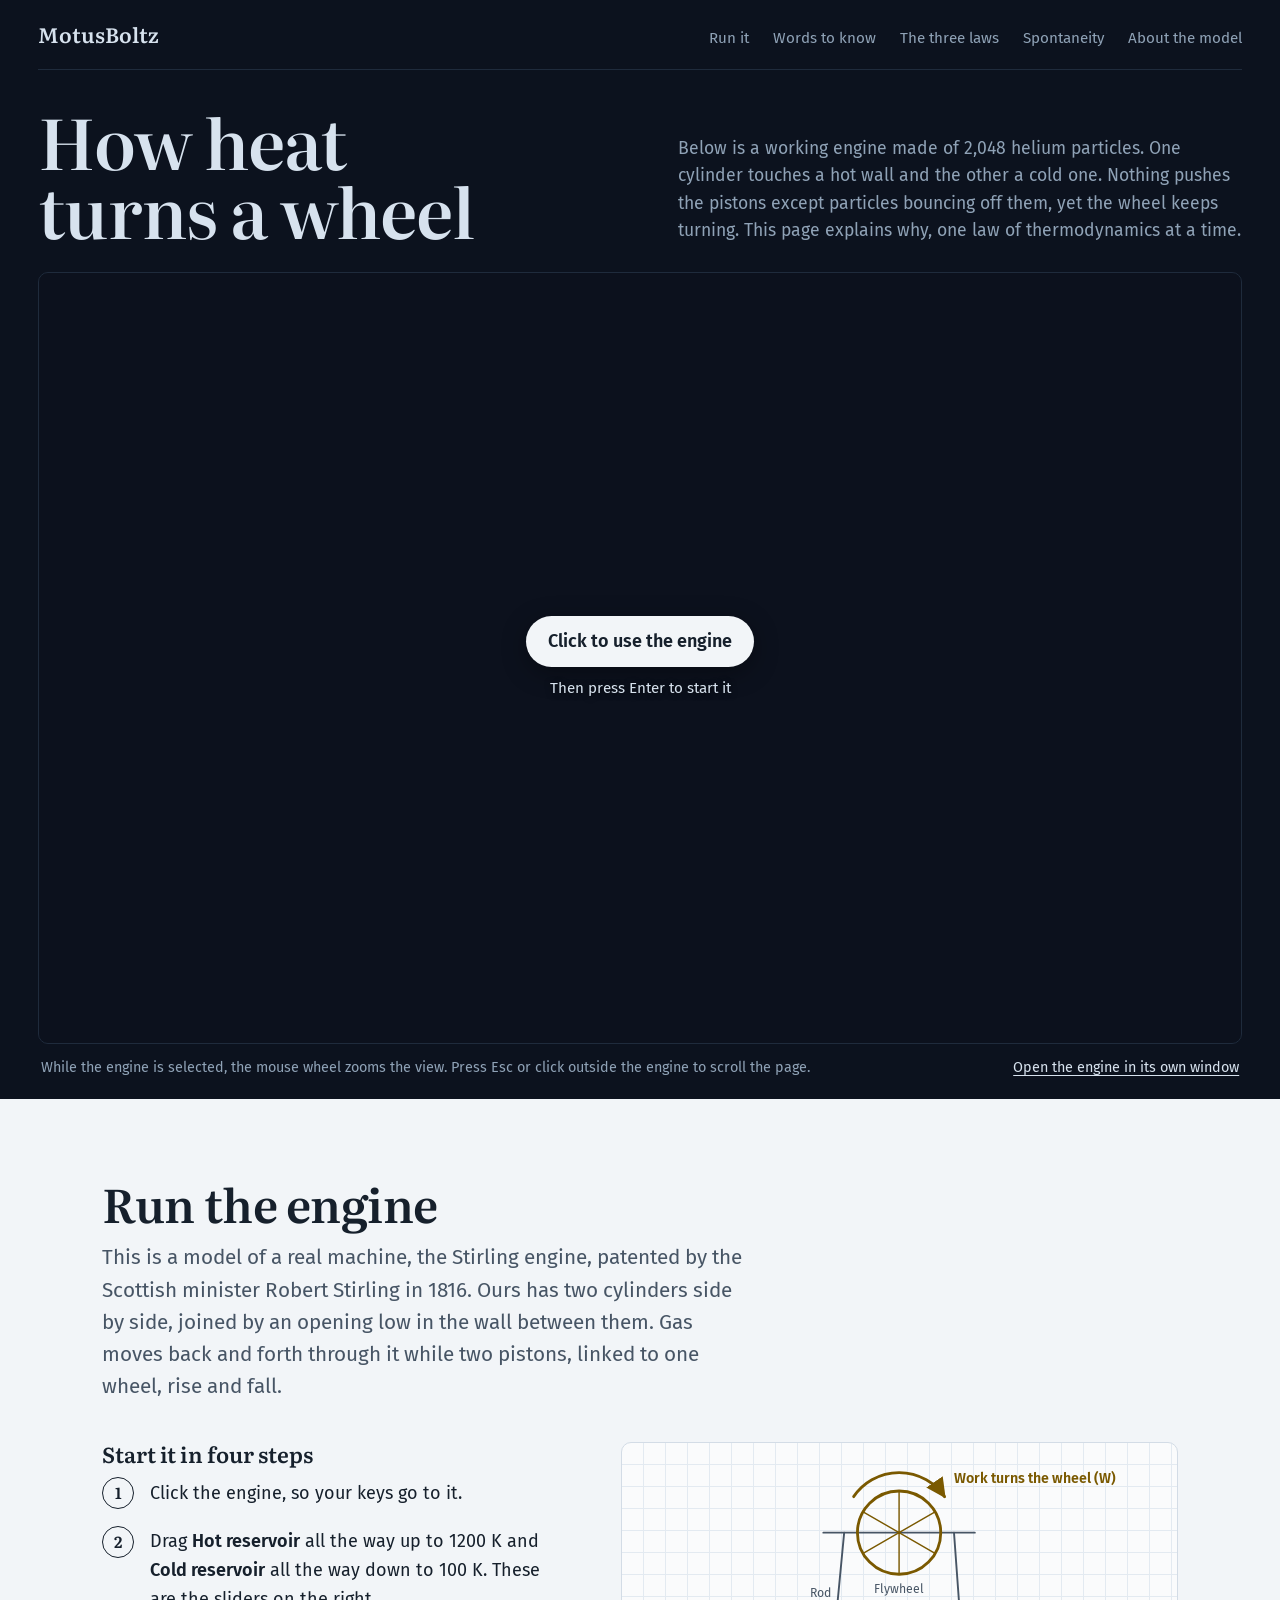
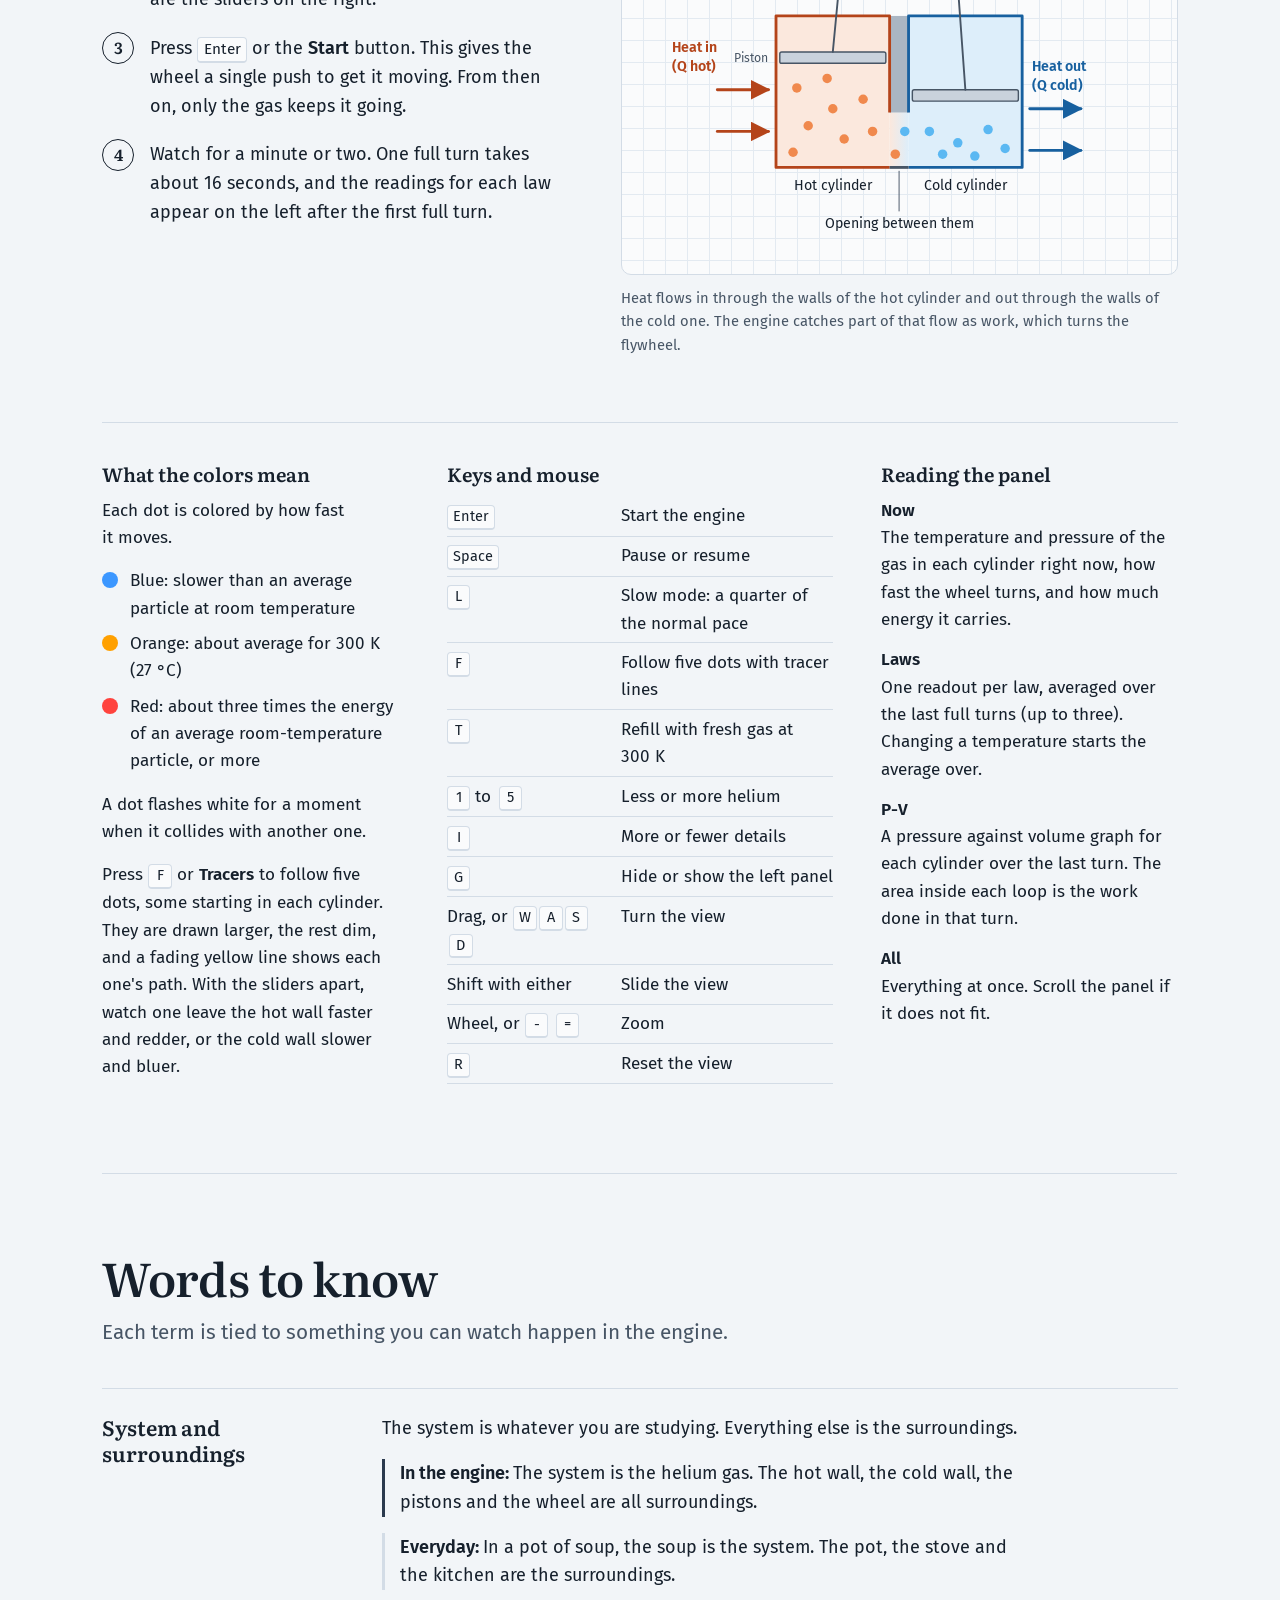
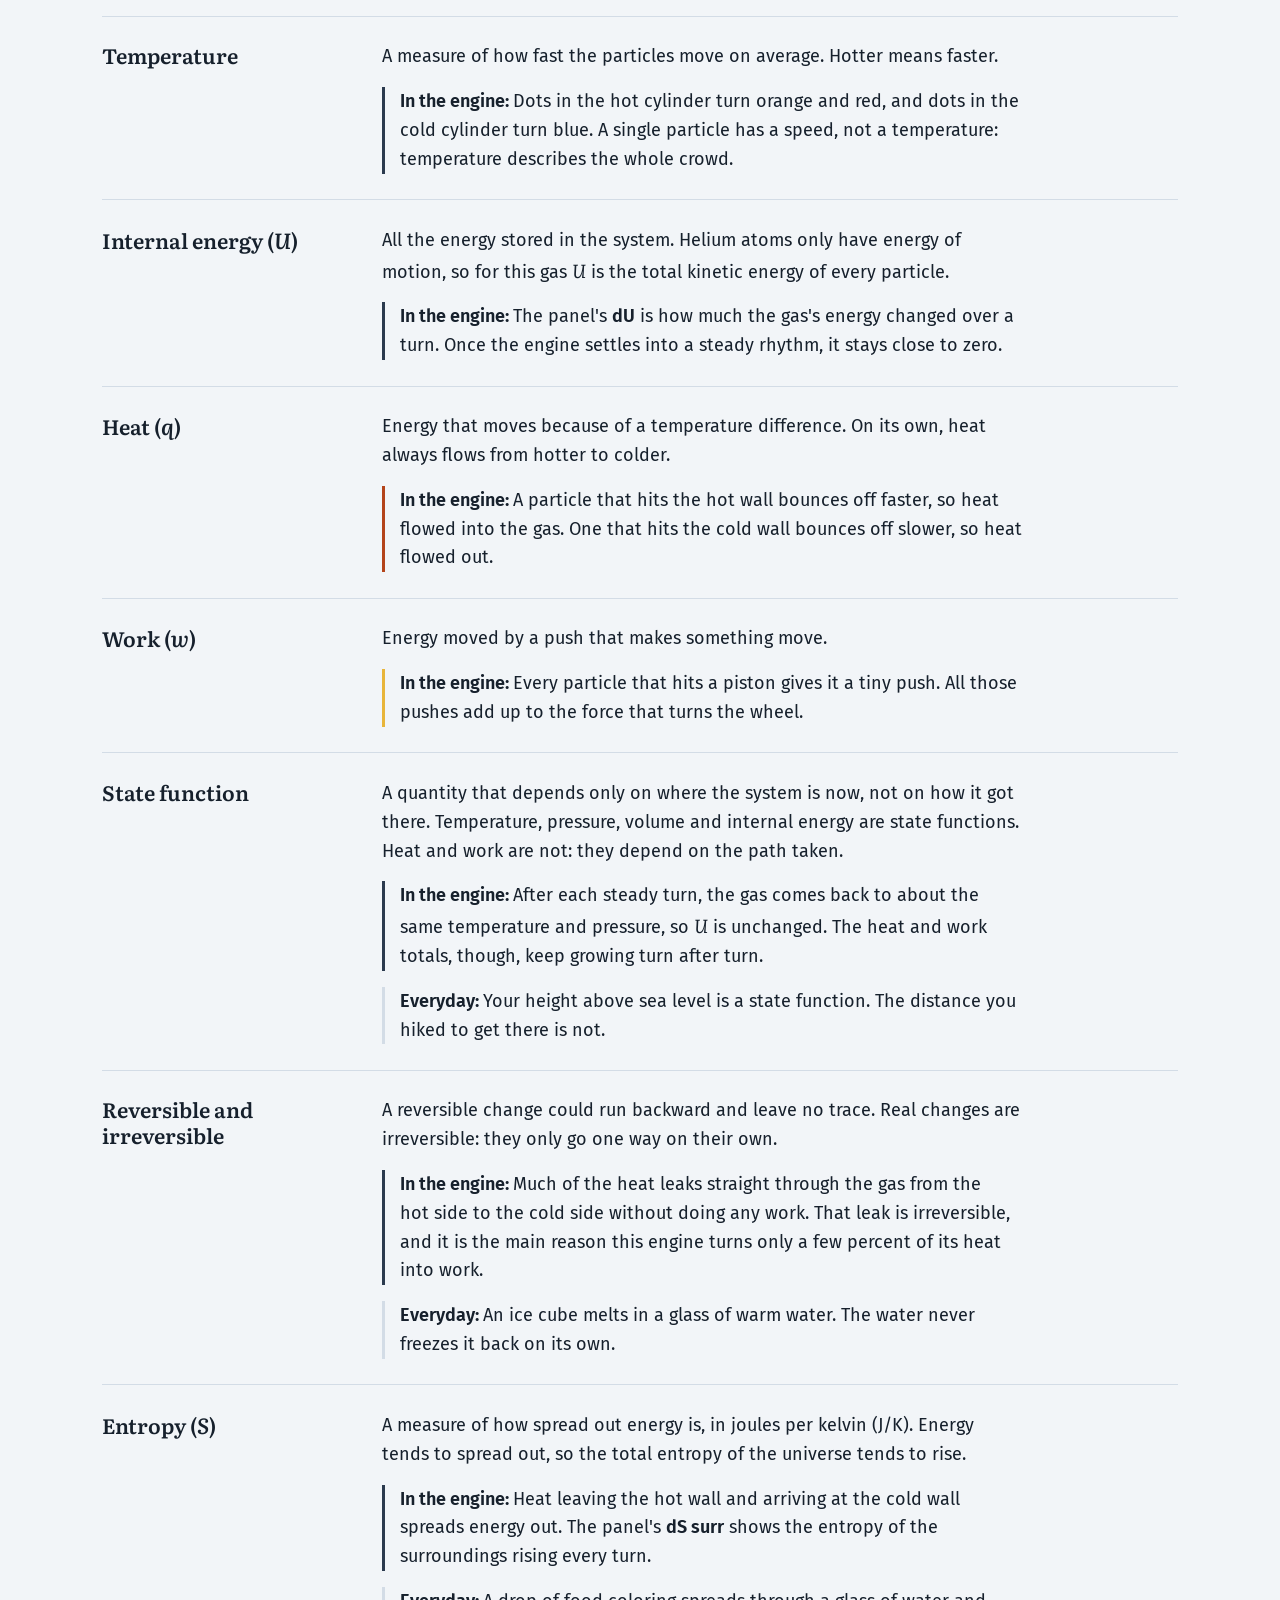
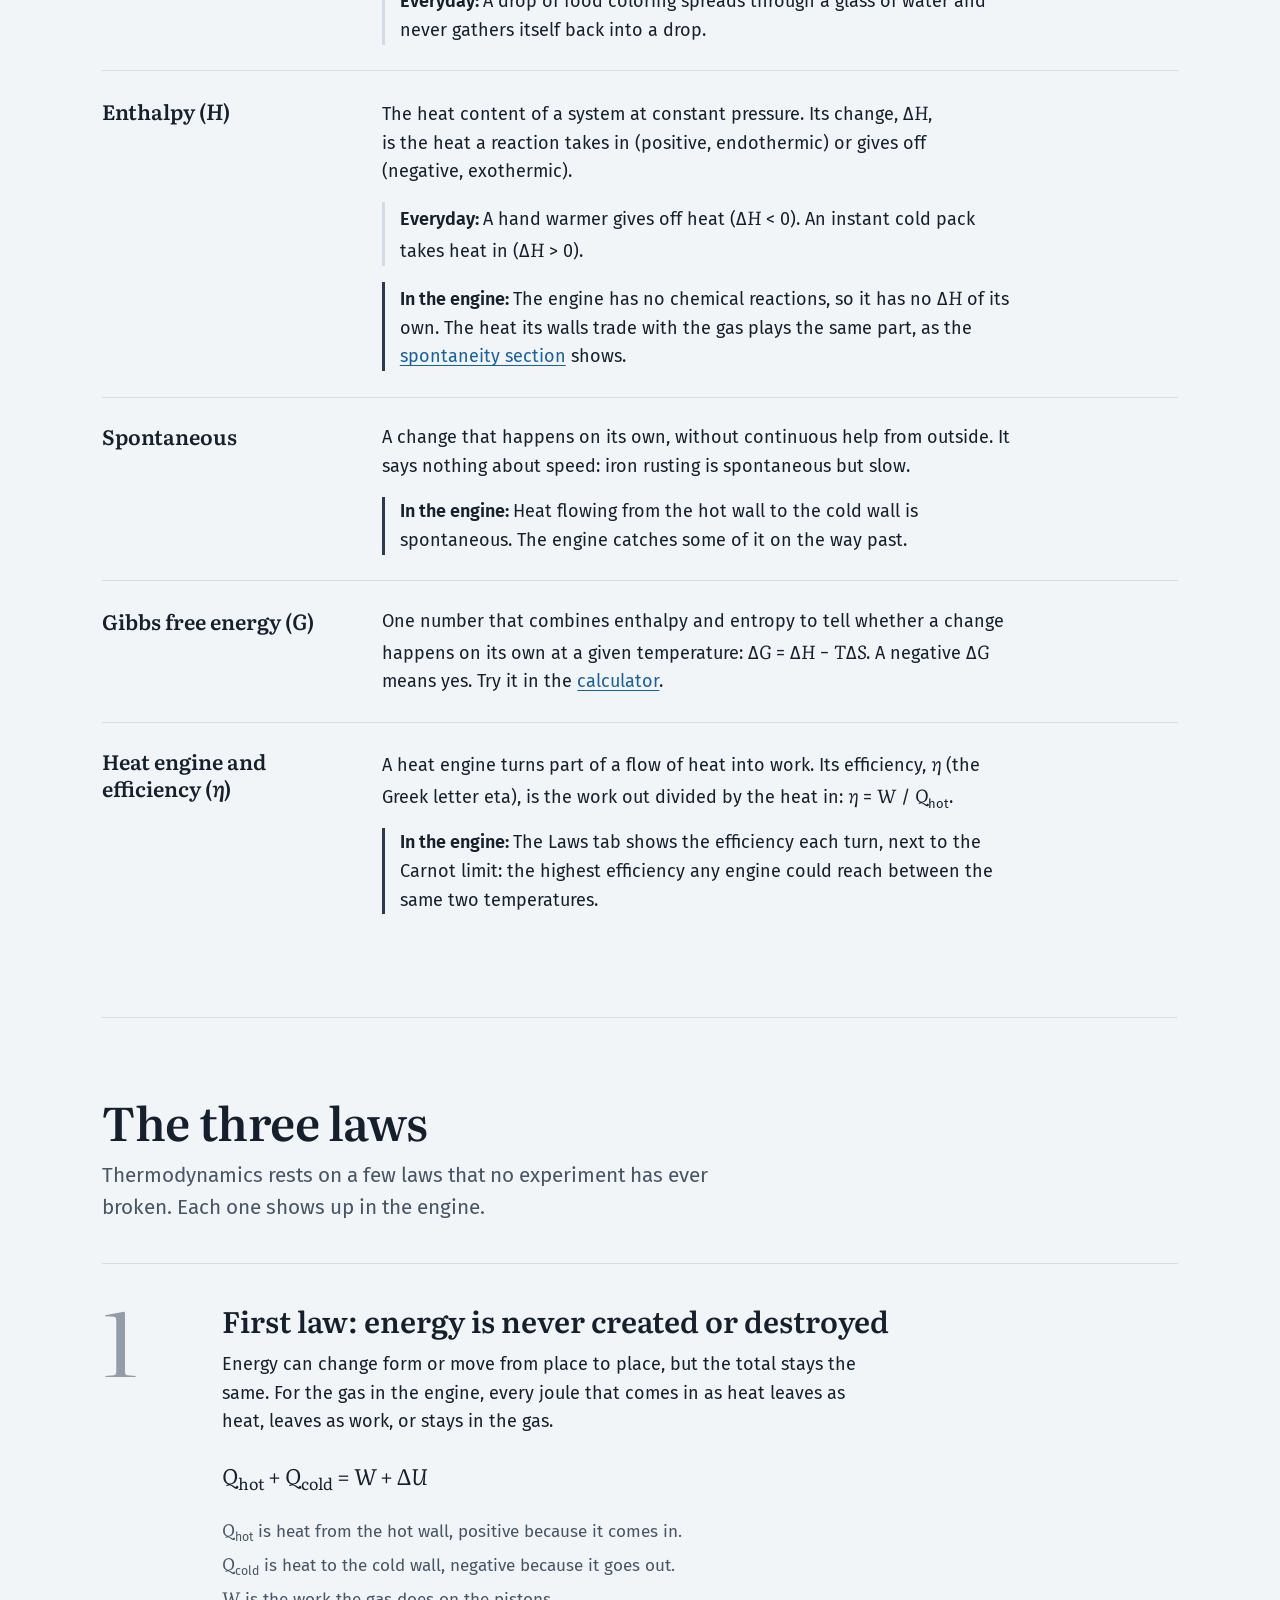
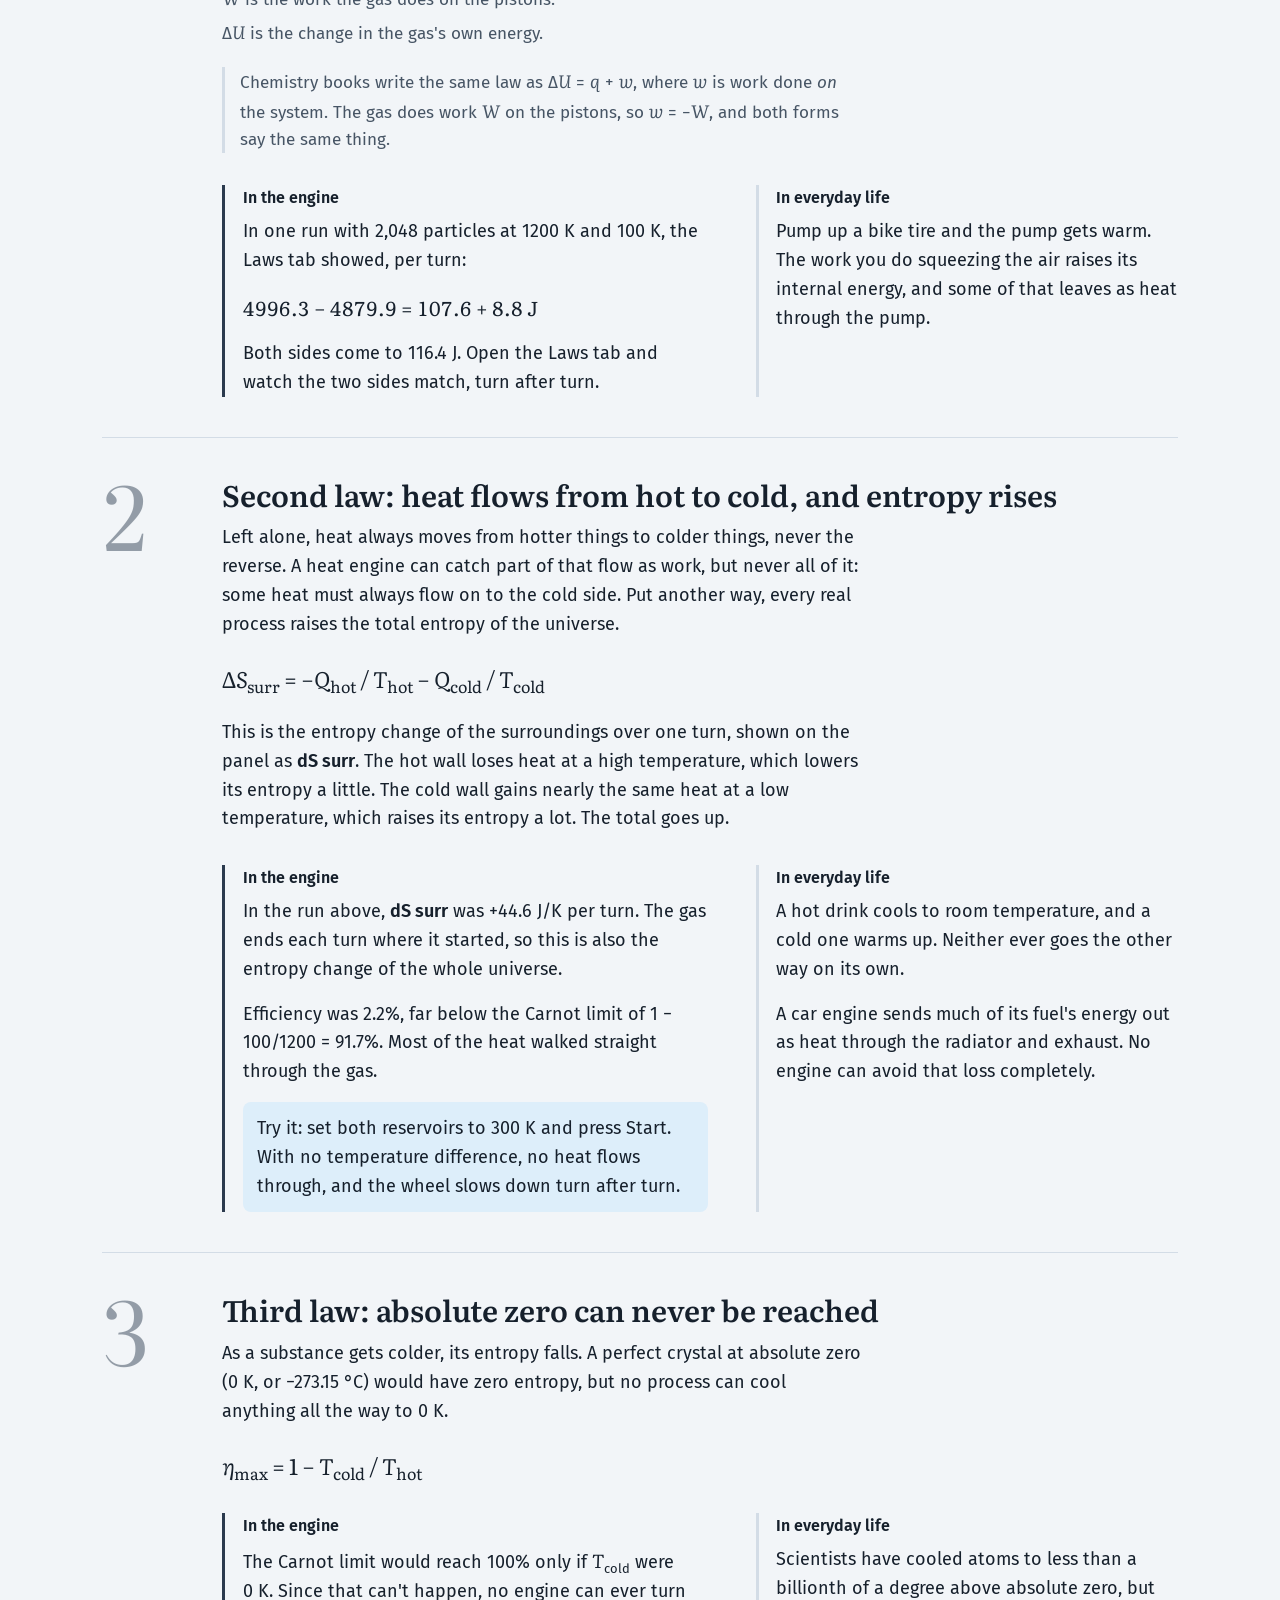
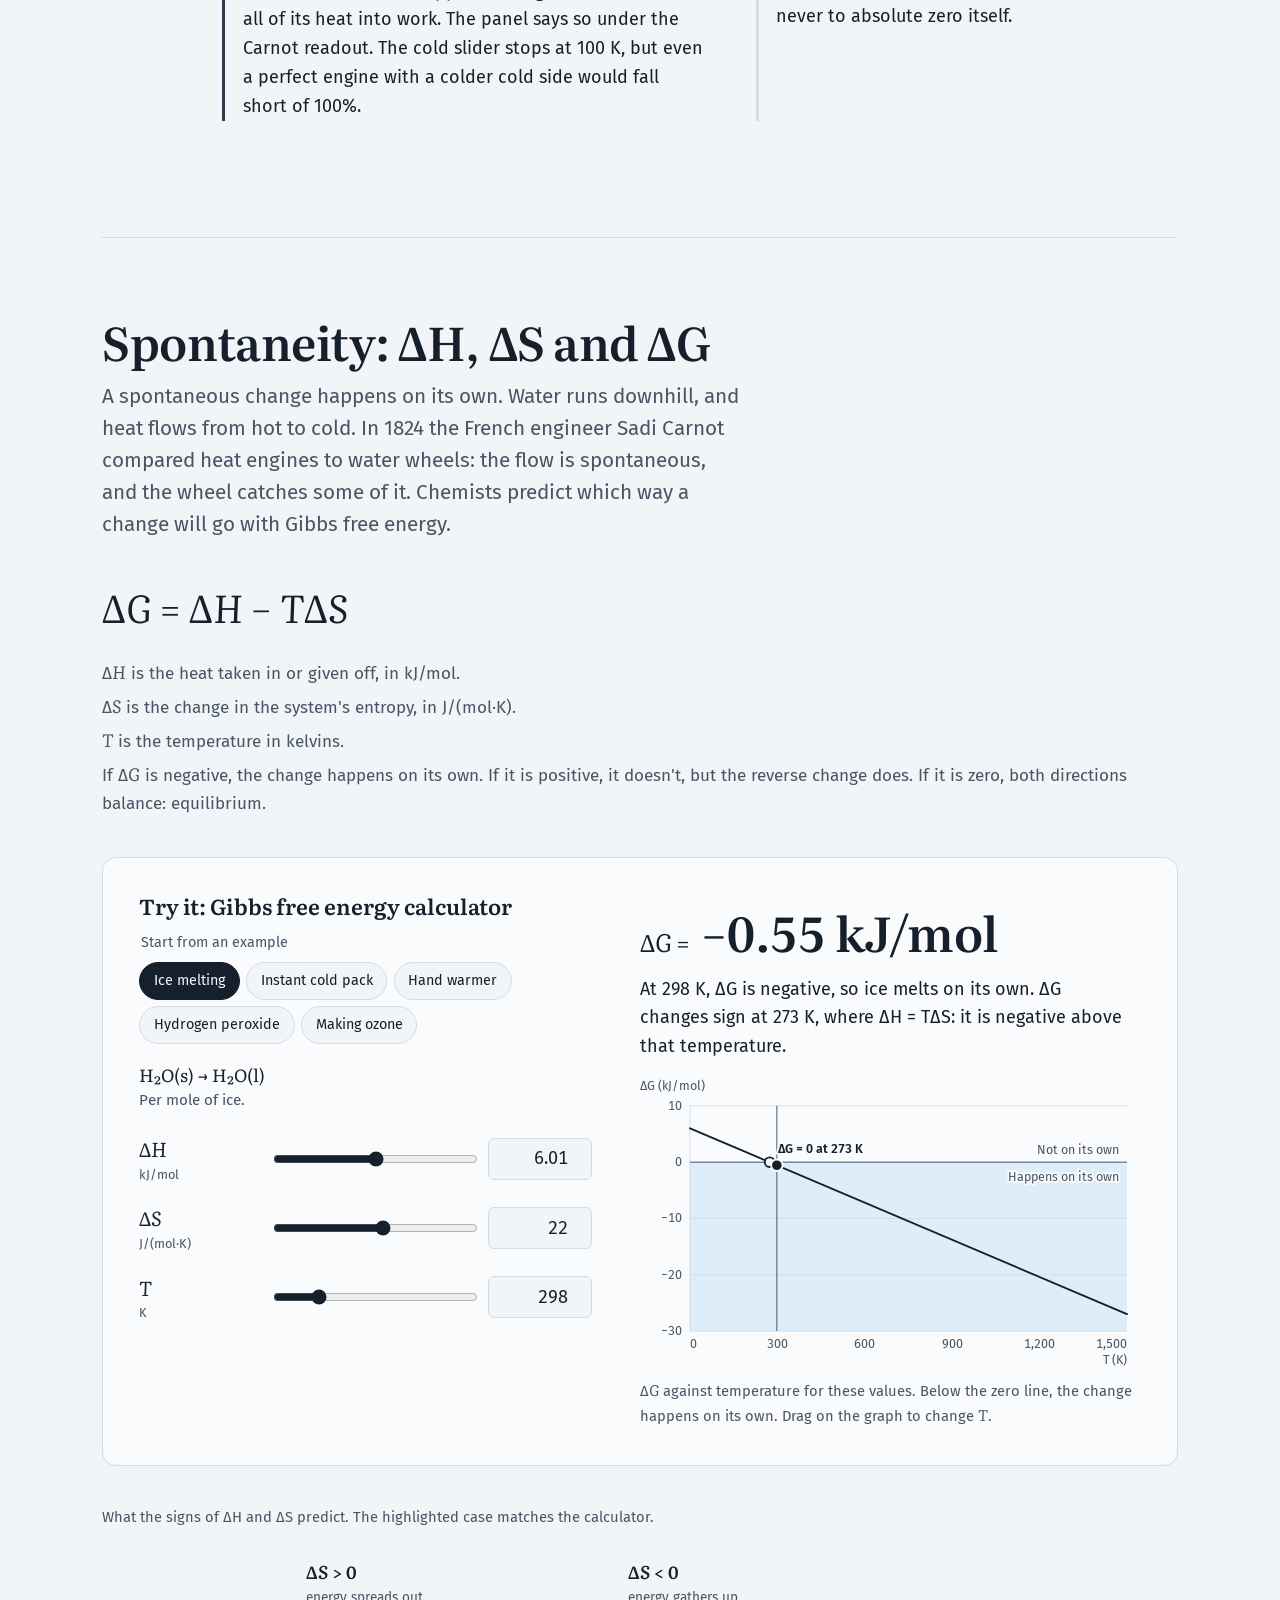
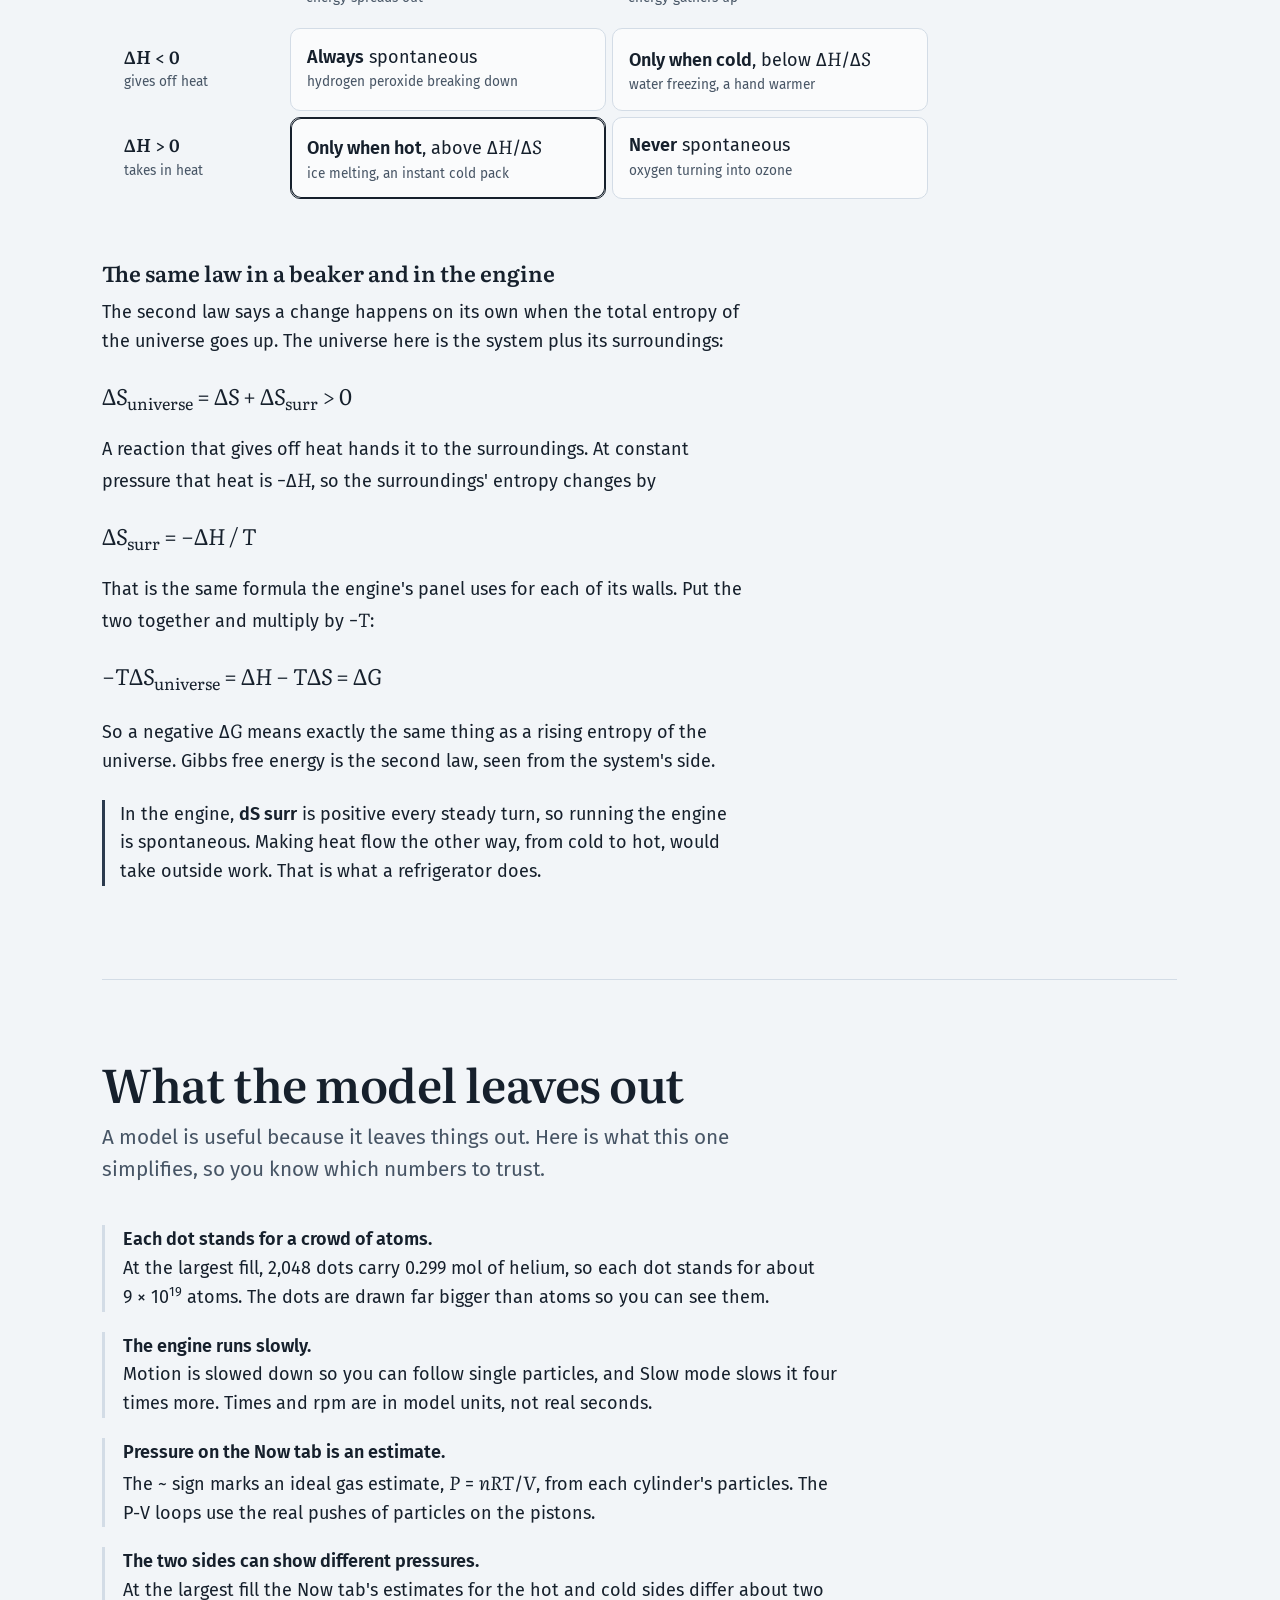
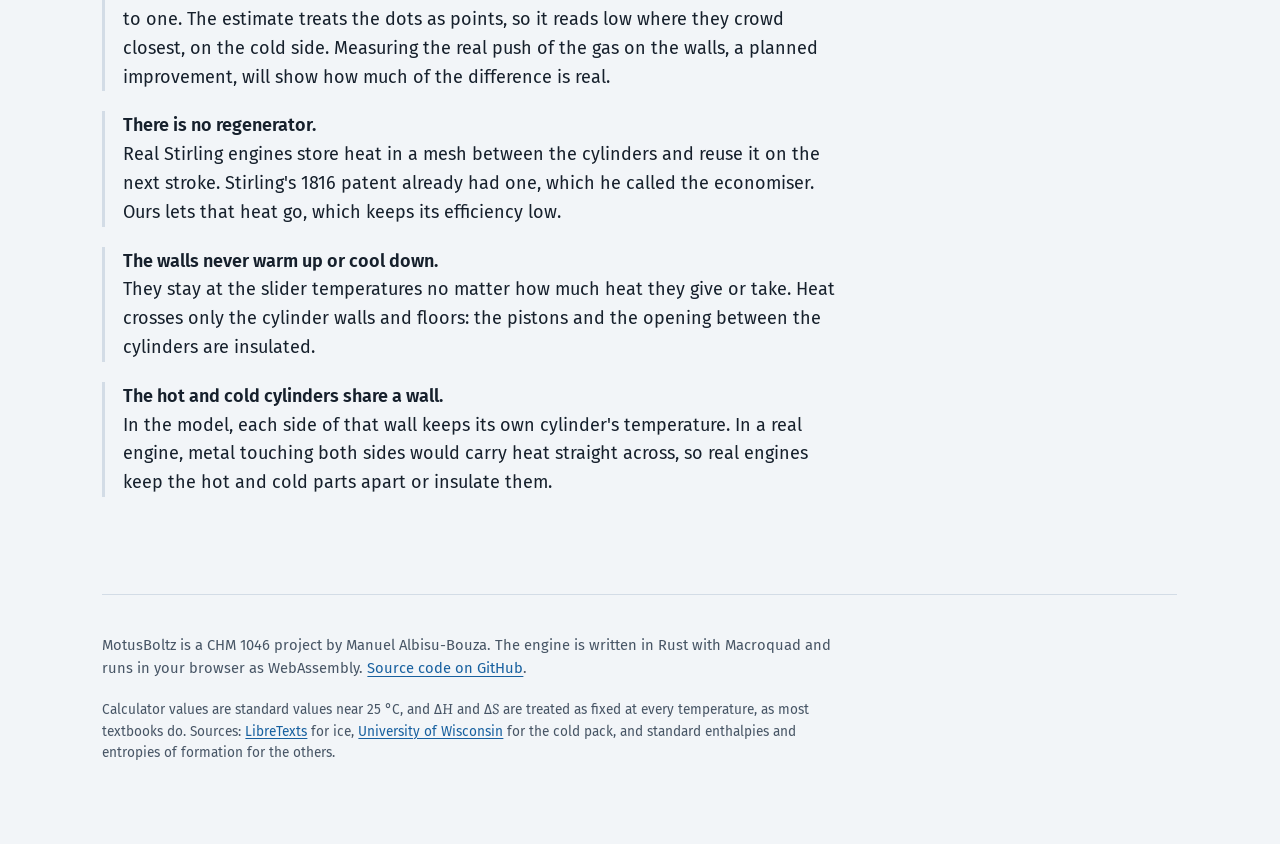
==== web/index.html @ a1df8ec5 "v0.7.0: add metal engine block, slow mode, tracers and floor grid Replace the wire cylinders with a " ====
<!DOCTYPE html>
<html lang="en">

<head>
  <meta charset="utf-8">
  <meta name="viewport" content="width=device-width, initial-scale=1">
  <title>MotusBoltz: how heat turns a wheel</title>
  <meta name="description"
    content="A working Stirling engine made of bouncing helium particles, with plain explanations of heat, work, entropy, the three laws of thermodynamics and Gibbs free energy.">
  <link rel="stylesheet" href="style.css">
</head>

<body>
  <a class="skip" href="#run">Skip to the explanations</a>

  <header class="hero">
    <nav class="topbar" aria-label="Sections">
      <a class="wordmark" href="#top">MotusBoltz</a>
      <ul>
        <li><a href="#run">Run it</a></li>
        <li><a href="#words">Words to know</a></li>
        <li><a href="#laws">The three laws</a></li>
        <li><a href="#spontaneity">Spontaneity</a></li>
        <li><a href="#model">About the model</a></li>
      </ul>
    </nav>

    <div class="hero-text" id="top">
      <h1>How heat turns a wheel</h1>
      <p class="lede">
        Below is a working engine made of 2,048 helium particles. One cylinder touches a hot wall and
        the other a cold one. Nothing pushes the pistons except particles bouncing off them, yet the
        wheel keeps turning. This page explains why, one law of thermodynamics at a time.
      </p>
    </div>

    <figure class="engine" data-engaged="false">
      <div class="engine-frame">
        <canvas id="glcanvas" tabindex="0" aria-label="Stirling engine simulation"></canvas>
        <button class="engine-cover" type="button">
          <span class="engine-cover-main">Click to use the engine</span>
          <span class="engine-cover-sub">Then press Enter to start it</span>
        </button>
        <div class="engine-narrow" hidden>
          <p>The engine needs a wider screen, like a laptop or desktop. Everything below works on any
            screen.</p>
          <button type="button" class="engine-load">Load the engine anyway</button>
        </div>
      </div>
      <figcaption>
        <span>While the engine is selected, the mouse wheel zooms the view. Press Esc or click outside
          the engine to scroll the page.</span>
        <a href="engine.html" target="_blank" rel="noopener">Open the engine in its own window</a>
      </figcaption>
    </figure>
  </header>

  <main>
    <section id="run" class="section">
      <h2>Run the engine</h2>
      <p class="section-intro">
        This is a model of a real machine, the Stirling engine, patented by the Scottish minister Robert
        Stirling in 1816. Ours has two cylinders side by side, joined by an opening low in the wall
        between them. Gas moves back and forth through it while two pistons, linked to one wheel, rise
        and fall.
      </p>

      <div class="run-layout">
        <div>
          <h3>Start it in four steps</h3>
          <ol class="steps">
            <li>Click the engine, so your keys go to it.</li>
            <li>Drag <b>Hot reservoir</b> all the way up to 1200&nbsp;K and <b>Cold reservoir</b> all the
              way down to 100&nbsp;K. These are the sliders on the right.</li>
            <li>Press <kbd>Enter</kbd> or the <b>Start</b> button. This gives the wheel a single push to get
              it moving. From then on, only the gas keeps it going.</li>
            <li>Watch for a minute or two. One full turn takes about 16 seconds, and the readings for
              each law appear on the left after the first full turn.</li>
          </ol>
        </div>

        <figure class="diagram">
          <svg viewBox="0 0 560 430" role="img"
            aria-labelledby="diagram-title diagram-desc">
            <title id="diagram-title">Parts of the engine</title>
            <desc id="diagram-desc">Two cylinders stand side by side in one block. The left one is heated
              and the right one is cooled. An opening low in the wall between them lets the gas move across.
              Each cylinder has a piston connected by a rod to a shaft with a flywheel. Heat flows into the hot cylinder through its walls and out of the cold
              cylinder through its walls, and work turns the flywheel.</desc>
            <defs>
              <linearGradient id="opening-gas">
                <stop offset="0" class="opening-hot" />
                <stop offset="1" class="opening-cold" />
              </linearGradient>
              <marker id="arrow-hot" viewBox="0 0 10 10" refX="9" refY="5" markerWidth="7"
                markerHeight="7" orient="auto-start-reverse">
                <path d="M0 0L10 5L0 10z" class="fill-hot" />
              </marker>
              <marker id="arrow-cold" viewBox="0 0 10 10" refX="9" refY="5" markerWidth="7"
                markerHeight="7" orient="auto-start-reverse">
                <path d="M0 0L10 5L0 10z" class="fill-cold" />
              </marker>
              <marker id="arrow-work" viewBox="0 0 10 10" refX="9" refY="5" markerWidth="7"
                markerHeight="7" orient="auto-start-reverse">
                <path d="M0 0L10 5L0 10z" class="fill-work" />
              </marker>
            </defs>

            <!-- The block: two bores, the wall between them, and the opening
              low in that wall. Fills first, outlines over them. -->
            <rect class="bore-hot" x="150" y="170" width="120" height="160" />
            <rect class="bore-cold" x="290" y="170" width="120" height="160" />
            <rect class="opening" x="270" y="272" width="20" height="58" />
            <rect class="wall" x="270" y="170" width="20" height="102" />
            <path class="outline-hot" d="M270 272 V170 H150 V330 H270" />
            <path class="outline-cold" d="M290 272 V170 H410 V330 H290" />
            <path class="opening-edge" d="M270 330 H290" />

            <!-- Gas: hot dots, cold dots, and two crossing through the opening. -->
            <g class="dots-hot">
              <circle cx="172" cy="246" r="5" /><circle cx="204" cy="236" r="5" />
              <circle cx="242" cy="258" r="5" /><circle cx="184" cy="286" r="5" />
              <circle cx="222" cy="300" r="5" /><circle cx="252" cy="292" r="5" />
              <circle cx="168" cy="314" r="5" /><circle cx="210" cy="268" r="5" />
            </g>
            <circle class="dot-hot" cx="276" cy="316" r="5" />
            <circle class="dot-cold" cx="286" cy="292" r="5" />
            <g class="dots-cold">
              <circle cx="312" cy="292" r="5" /><circle cx="342" cy="304" r="5" />
              <circle cx="374" cy="290" r="5" /><circle cx="326" cy="316" r="5" />
              <circle cx="360" cy="318" r="5" /><circle cx="392" cy="310" r="5" />
            </g>

            <!-- Pistons, rods, shaft and flywheel. -->
            <rect class="piston" x="154" y="208" width="112" height="12" rx="2" />
            <rect class="piston" x="294" y="248" width="112" height="12" rx="2" />
            <path class="rod" d="M210 208 L222 82" />
            <path class="rod" d="M350 248 L338 82" />
            <path class="shaft" d="M200 82 H360" />
            <circle class="wheel" cx="280" cy="82" r="44" />
            <path class="spokes" d="M280 38 V126 M242 60 L318 104 M242 104 L318 60" />

            <!-- Energy flows. -->
            <path class="flow-hot" d="M88 248 H142" marker-end="url(#arrow-hot)" />
            <path class="flow-hot" d="M88 292 H142" marker-end="url(#arrow-hot)" />
            <path class="flow-cold" d="M418 268 H472" marker-end="url(#arrow-cold)" />
            <path class="flow-cold" d="M418 312 H472" marker-end="url(#arrow-cold)" />
            <path class="flow-work" d="M232 44 A58 58 0 0 1 328 44" marker-end="url(#arrow-work)" />

            <!-- Labels. -->
            <text class="label label-hot" x="40" y="208">Heat in</text>
            <text class="label label-hot" x="40" y="228">(Q hot)</text>
            <text class="label label-cold" x="420" y="228">Heat out</text>
            <text class="label label-cold" x="420" y="248">(Q cold)</text>
            <text class="label label-work" x="338" y="30">Work turns the wheel (W)</text>
            <text class="label" x="210" y="354" text-anchor="middle">Hot cylinder</text>
            <text class="label" x="350" y="354" text-anchor="middle">Cold cylinder</text>
            <path class="leader" d="M280 334 V376" />
            <text class="label" x="280" y="394" text-anchor="middle">Opening between them</text>
            <text class="label label-quiet" x="142" y="219" text-anchor="end">Piston</text>
            <text class="label label-quiet" x="208" y="150" text-anchor="end">Rod</text>
            <text class="label label-quiet" x="280" y="146" text-anchor="middle">Flywheel</text>
          </svg>
          <figcaption>Heat flows in through the walls of the hot cylinder and out through the walls of the
            cold one. The engine catches part of that flow as work, which turns the flywheel.</figcaption>
        </figure>
      </div>

      <div class="reference">
        <div>
          <h3>What the colors mean</h3>
          <p>Each dot is colored by how fast it moves.</p>
          <ul class="swatches">
            <li><span class="swatch swatch-cold" aria-hidden="true"></span>Blue: slower than an average
              particle at room temperature</li>
            <li><span class="swatch swatch-room" aria-hidden="true"></span>Orange: about average for 300&nbsp;K
              (27&nbsp;°C)</li>
            <li><span class="swatch swatch-hot" aria-hidden="true"></span>Red: about three times the energy
              of an average room-temperature particle, or more</li>
          </ul>
          <p>A dot flashes white for a moment when it collides with another one.</p>
          <p>Press <kbd>F</kbd> or <b>Tracers</b> to follow five dots, some starting in each cylinder.
            They are drawn larger, the rest dim, and a fading yellow line shows each one's path. With the
            sliders apart, watch one leave the hot wall faster and redder, or the cold wall slower and
            bluer.</p>
        </div>

        <div>
          <h3>Keys and mouse</h3>
          <table class="keys">
            <tbody>
              <tr><th scope="row"><kbd>Enter</kbd></th><td>Start the engine</td></tr>
              <tr><th scope="row"><kbd>Space</kbd></th><td>Pause or resume</td></tr>
              <tr><th scope="row"><kbd>L</kbd></th><td>Slow mode: a quarter of the normal pace</td></tr>
              <tr><th scope="row"><kbd>F</kbd></th><td>Follow five dots with tracer lines</td></tr>
              <tr><th scope="row"><kbd>T</kbd></th><td>Refill with fresh gas at 300&nbsp;K</td></tr>
              <tr><th scope="row"><kbd>1</kbd> to <kbd>5</kbd></th><td>Less or more helium</td></tr>
              <tr><th scope="row"><kbd>I</kbd></th><td>More or fewer details</td></tr>
              <tr><th scope="row"><kbd>G</kbd></th><td>Hide or show the left panel</td></tr>
              <tr><th scope="row">Drag, or <kbd>W</kbd><kbd>A</kbd><kbd>S</kbd><kbd>D</kbd></th><td>Turn the
                  view</td></tr>
              <tr><th scope="row">Shift with either</th><td>Slide the view</td></tr>
              <tr><th scope="row">Wheel, or <kbd>-</kbd> <kbd>=</kbd></th><td>Zoom</td></tr>
              <tr><th scope="row"><kbd>R</kbd></th><td>Reset the view</td></tr>
            </tbody>
          </table>
        </div>

        <div>
          <h3>Reading the panel</h3>
          <dl class="tabs-guide">
            <dt>Now</dt>
            <dd>The temperature and pressure of the gas in each cylinder right now, how fast the wheel
              turns, and how much energy it carries.</dd>
            <dt>Laws</dt>
            <dd>One readout per law, averaged over the last full turns (up to three). Changing a
              temperature starts the average over.</dd>
            <dt>P-V</dt>
            <dd>A pressure against volume graph for each cylinder over the last turn. The area inside each
              loop is the work done in that turn.</dd>
            <dt>All</dt>
            <dd>Everything at once. Scroll the panel if it does not fit.</dd>
          </dl>
        </div>
      </div>
    </section>

    <section id="words" class="section">
      <h2>Words to know</h2>
      <p class="section-intro">Each term is tied to something you can watch happen in the engine.</p>

      <dl class="glossary">
        <div class="term">
          <dt>System and surroundings</dt>
          <dd>
            <p>The system is whatever you are studying. Everything else is the surroundings.</p>
            <p class="in-engine">The system is the helium gas. The hot wall, the cold wall, the pistons and
              the wheel are all surroundings.</p>
            <p class="everyday">In a pot of soup, the soup is the system. The pot, the stove and the kitchen
              are the surroundings.</p>
          </dd>
        </div>

        <div class="term">
          <dt>Temperature</dt>
          <dd>
            <p>A measure of how fast the particles move on average. Hotter means faster.</p>
            <p class="in-engine">Dots in the hot cylinder turn orange and red, and dots in the cold cylinder
              turn blue. A single particle has a speed, not a temperature: temperature describes the whole
              crowd.</p>
          </dd>
        </div>

        <div class="term">
          <dt>Internal energy (<var>U</var>)</dt>
          <dd>
            <p>All the energy stored in the system. Helium atoms only have energy of motion, so for this
              gas <var>U</var> is the total kinetic energy of every particle.</p>
            <p class="in-engine">The panel's <b>dU</b> is how much the gas's energy changed over a turn.
              Once the engine settles into a steady rhythm, it stays close to zero.</p>
          </dd>
        </div>

        <div class="term">
          <dt>Heat (<var>q</var>)</dt>
          <dd>
            <p>Energy that moves because of a temperature difference. On its own, heat always flows from
              hotter to colder.</p>
            <p class="in-engine hot">A particle that hits the hot wall bounces off faster, so heat flowed
              into the gas. One that hits the cold wall bounces off slower, so heat flowed out.</p>
          </dd>
        </div>

        <div class="term">
          <dt>Work (<var>w</var>)</dt>
          <dd>
            <p>Energy moved by a push that makes something move.</p>
            <p class="in-engine work">Every particle that hits a piston gives it a tiny push. All those
              pushes add up to the force that turns the wheel.</p>
          </dd>
        </div>

        <div class="term">
          <dt>State function</dt>
          <dd>
            <p>A quantity that depends only on where the system is now, not on how it got there.
              Temperature, pressure, volume and internal energy are state functions. Heat and work are
              not: they depend on the path taken.</p>
            <p class="in-engine">After each steady turn, the gas comes back to about the same temperature
              and pressure, so <var>U</var> is unchanged. The heat and work totals, though, keep growing
              turn after turn.</p>
            <p class="everyday">Your height above sea level is a state function. The distance you hiked to
              get there is not.</p>
          </dd>
        </div>

        <div class="term">
          <dt>Reversible and irreversible</dt>
          <dd>
            <p>A reversible change could run backward and leave no trace. Real changes are irreversible:
              they only go one way on their own.</p>
            <p class="in-engine">Much of the heat leaks straight through the gas from the hot side to the
              cold side without doing any work. That leak is irreversible, and it is the main reason this
              engine turns only a few percent of its heat into work.</p>
            <p class="everyday">An ice cube melts in a glass of warm water. The water never freezes it back
              on its own.</p>
          </dd>
        </div>

        <div class="term">
          <dt>Entropy (<var>S</var>)</dt>
          <dd>
            <p>A measure of how spread out energy is, in joules per kelvin (J/K). Energy tends to spread
              out, so the total entropy of the universe tends to rise.</p>
            <p class="in-engine">Heat leaving the hot wall and arriving at the cold wall spreads energy out.
              The panel's <b>dS surr</b> shows the entropy of the surroundings rising every turn.</p>
            <p class="everyday">A drop of food coloring spreads through a glass of water and never gathers
              itself back into a drop.</p>
          </dd>
        </div>

        <div class="term">
          <dt>Enthalpy (<var>H</var>)</dt>
          <dd>
            <p>The heat content of a system at constant pressure. Its change, Δ<var>H</var>, is the heat a
              reaction takes in (positive, endothermic) or gives off (negative, exothermic).</p>
            <p class="everyday">A hand warmer gives off heat (Δ<var>H</var> &lt; 0). An instant cold pack
              takes heat in (Δ<var>H</var> &gt; 0).</p>
            <p class="in-engine">The engine has no chemical reactions, so it has no Δ<var>H</var> of its
              own. The heat its walls trade with the gas plays the same part, as the
              <a href="#bridge">spontaneity section</a> shows.</p>
          </dd>
        </div>

        <div class="term">
          <dt>Spontaneous</dt>
          <dd>
            <p>A change that happens on its own, without continuous help from outside. It says nothing
              about speed: iron rusting is spontaneous but slow.</p>
            <p class="in-engine">Heat flowing from the hot wall to the cold wall is spontaneous. The engine
              catches some of it on the way past.</p>
          </dd>
        </div>

        <div class="term">
          <dt>Gibbs free energy (<var>G</var>)</dt>
          <dd>
            <p>One number that combines enthalpy and entropy to tell whether a change happens on its own
              at a given temperature: Δ<var>G</var> = Δ<var>H</var> − <var>T</var>Δ<var>S</var>. A
              negative Δ<var>G</var> means yes. Try it in the <a href="#calculator">calculator</a>.</p>
          </dd>
        </div>

        <div class="term">
          <dt>Heat engine and efficiency (<var>η</var>)</dt>
          <dd>
            <p>A heat engine turns part of a flow of heat into work. Its efficiency, <var>η</var> (the Greek
              letter eta), is the work out divided by the heat in: <var>η</var> = <var>W</var> /
              <var>Q</var><sub>hot</sub>.</p>
            <p class="in-engine">The Laws tab shows the efficiency each turn, next to the Carnot limit: the
              highest efficiency any engine could reach between the same two temperatures.</p>
          </dd>
        </div>
      </dl>
    </section>

    <section id="laws" class="section">
      <h2>The three laws</h2>
      <p class="section-intro">Thermodynamics rests on a few laws that no experiment has ever broken. Each
        one shows up in the engine.</p>

      <article class="law" aria-labelledby="law-1">
        <p class="law-number" aria-hidden="true">1</p>
        <div class="law-body">
          <h3 id="law-1">First law: energy is never created or destroyed</h3>
          <p>Energy can change form or move from place to place, but the total stays the same. For the gas
            in the engine, every joule that comes in as heat leaves as heat, leaves as work, or stays in
            the gas.</p>
          <p class="equation"><var>Q</var><sub>hot</sub> + <var>Q</var><sub>cold</sub> = <var>W</var> +
            Δ<var>U</var></p>
          <ul class="terms">
            <li><var>Q</var><sub>hot</sub> is heat from the hot wall, positive because it comes in.</li>
            <li><var>Q</var><sub>cold</sub> is heat to the cold wall, negative because it goes out.</li>
            <li><var>W</var> is the work the gas does on the pistons.</li>
            <li>Δ<var>U</var> is the change in the gas's own energy.</li>
          </ul>
          <p class="aside">Chemistry books write the same law as Δ<var>U</var> = <var>q</var> +
            <var>w</var>, where <var>w</var> is work done <em>on</em> the system. The gas does work
            <var>W</var> on the pistons, so <var>w</var> = −<var>W</var>, and both forms say the same
            thing.</p>
          <div class="pair">
            <div class="in-engine">
              <h4>In the engine</h4>
              <p>In one run with 2,048 particles at 1200&nbsp;K and 100&nbsp;K, the Laws tab showed, per
                turn:</p>
              <p class="readout">4996.3 − 4879.9 = 107.6 + 8.8 J</p>
              <p>Both sides come to 116.4&nbsp;J. Open the Laws tab and watch the two sides match, turn
                after turn.</p>
            </div>
            <div class="everyday">
              <h4>In everyday life</h4>
              <p>Pump up a bike tire and the pump gets warm. The work you do squeezing the air raises its
                internal energy, and some of that leaves as heat through the pump.</p>
            </div>
          </div>
        </div>
      </article>

      <article class="law" aria-labelledby="law-2">
        <p class="law-number" aria-hidden="true">2</p>
        <div class="law-body">
          <h3 id="law-2">Second law: heat flows from hot to cold, and entropy rises</h3>
          <p>Left alone, heat always moves from hotter things to colder things, never the reverse. A heat
            engine can catch part of that flow as work, but never all of it: some heat must always flow on
            to the cold side. Put another way, every real process raises the total entropy of the
            universe.</p>
          <p class="equation">Δ<var>S</var><sub>surr</sub> = −<var>Q</var><sub>hot</sub> /
            <var>T</var><sub>hot</sub> − <var>Q</var><sub>cold</sub> / <var>T</var><sub>cold</sub></p>
          <p>This is the entropy change of the surroundings over one turn, shown on the panel as
            <b>dS surr</b>. The hot wall loses heat at a high temperature, which lowers its entropy a
            little. The cold wall gains nearly the same heat at a low temperature, which raises its entropy
            a lot. The total goes up.</p>
          <div class="pair">
            <div class="in-engine">
              <h4>In the engine</h4>
              <p>In the run above, <b>dS surr</b> was +44.6&nbsp;J/K per turn. The gas ends each turn
                where it started, so this is also the entropy change of the whole universe.</p>
              <p>Efficiency was 2.2%, far below the Carnot limit of 1 − 100/1200 = 91.7%. Most of the
                heat walked straight through the gas.</p>
              <p class="try">Try it: set both reservoirs to 300&nbsp;K and press Start. With no temperature
                difference, no heat flows through, and the wheel slows down turn after turn.</p>
            </div>
            <div class="everyday">
              <h4>In everyday life</h4>
              <p>A hot drink cools to room temperature, and a cold one warms up. Neither ever goes the
                other way on its own.</p>
              <p>A car engine sends much of its fuel's energy out as heat through the radiator and exhaust.
                No engine can avoid that loss completely.</p>
            </div>
          </div>
        </div>
      </article>

      <article class="law" aria-labelledby="law-3">
        <p class="law-number" aria-hidden="true">3</p>
        <div class="law-body">
          <h3 id="law-3">Third law: absolute zero can never be reached</h3>
          <p>As a substance gets colder, its entropy falls. A perfect crystal at absolute zero
            (0&nbsp;K, or −273.15&nbsp;°C) would have zero entropy, but no process can cool anything all
            the way to 0&nbsp;K.</p>
          <p class="equation"><var>η</var><sub>max</sub> = 1 − <var>T</var><sub>cold</sub> /
            <var>T</var><sub>hot</sub></p>
          <div class="pair">
            <div class="in-engine">
              <h4>In the engine</h4>
              <p>The Carnot limit would reach 100% only if <var>T</var><sub>cold</sub> were 0&nbsp;K.
                Since that can't happen, no engine can ever turn all of its heat into work. The panel
                says so under the Carnot readout. The cold slider stops at 100&nbsp;K, but even a perfect
                engine with a colder cold side would fall short of 100%.</p>
            </div>
            <div class="everyday">
              <h4>In everyday life</h4>
              <p>Scientists have cooled atoms to less than a billionth of a degree above absolute zero,
                but never to absolute zero itself.</p>
            </div>
          </div>
        </div>
      </article>
    </section>

    <section id="spontaneity" class="section">
      <h2>Spontaneity: ΔH, ΔS and ΔG</h2>
      <p class="section-intro">
        A spontaneous change happens on its own. Water runs downhill, and heat flows from hot to cold. In
        1824 the French engineer Sadi Carnot compared heat engines to water wheels: the flow is
        spontaneous, and the wheel catches some of it. Chemists predict which way a change will go with
        Gibbs free energy.
      </p>

      <p class="equation equation-large">Δ<var>G</var> = Δ<var>H</var> − <var>T</var>Δ<var>S</var></p>
      <ul class="terms">
        <li>Δ<var>H</var> is the heat taken in or given off, in kJ/mol.</li>
        <li>Δ<var>S</var> is the change in the system's entropy, in J/(mol·K).</li>
        <li><var>T</var> is the temperature in kelvins.</li>
        <li>If Δ<var>G</var> is negative, the change happens on its own. If it is positive, it doesn't,
          but the reverse change does. If it is zero, both directions balance: equilibrium.</li>
      </ul>

      <div class="calculator" id="calculator">
        <div class="calc-controls">
          <h3>Try it: Gibbs free energy calculator</h3>
          <fieldset class="presets">
            <legend>Start from an example</legend>
            <div class="preset-buttons" role="group">
              <button type="button" data-preset="ice" aria-pressed="true">Ice melting</button>
              <button type="button" data-preset="coldpack" aria-pressed="false">Instant cold pack</button>
              <button type="button" data-preset="warmer" aria-pressed="false">Hand warmer</button>
              <button type="button" data-preset="peroxide" aria-pressed="false">Hydrogen peroxide</button>
              <button type="button" data-preset="ozone" aria-pressed="false">Making ozone</button>
            </div>
          </fieldset>
          <p class="reaction" aria-live="polite"></p>

          <div class="field">
            <label for="dh-range">Δ<var>H</var> <span class="unit">kJ/mol</span></label>
            <input type="range" id="dh-range" min="-900" max="900" step="0.01">
            <input type="number" id="dh-number" min="-900" max="900" step="0.01" aria-label="ΔH in kJ/mol">
          </div>
          <div class="field">
            <label for="ds-range">Δ<var>S</var> <span class="unit">J/(mol·K)</span></label>
            <input type="range" id="ds-range" min="-300" max="300" step="0.1">
            <input type="number" id="ds-number" min="-300" max="300" step="0.1" aria-label="ΔS in J/(mol·K)">
          </div>
          <div class="field">
            <label for="t-range"><var>T</var> <span class="unit">K</span></label>
            <input type="range" id="t-range" min="0" max="1500" step="1">
            <input type="number" id="t-number" min="0" max="1500" step="1" aria-label="T in kelvins">
          </div>
        </div>

        <div class="calc-result">
          <p class="result" aria-live="polite">
            <span class="result-label">Δ<var>G</var> =</span>
            <span class="result-value"></span>
          </p>
          <p class="verdict" aria-live="polite"></p>
          <figure class="chart">
            <svg viewBox="0 0 520 300" role="img" aria-labelledby="chart-title">
              <title id="chart-title">ΔG against temperature</title>
            </svg>
            <figcaption>Δ<var>G</var> against temperature for these values. Below the zero line, the change
              happens on its own. Drag on the graph to change <var>T</var>.</figcaption>
          </figure>
        </div>
      </div>

      <table class="signs">
        <caption>What the signs of ΔH and ΔS predict. The highlighted case matches the calculator.</caption>
        <thead>
          <tr>
            <td></td>
            <th scope="col">Δ<var>S</var> &gt; 0<span>energy spreads out</span></th>
            <th scope="col">Δ<var>S</var> &lt; 0<span>energy gathers up</span></th>
          </tr>
        </thead>
        <tbody>
          <tr>
            <th scope="row">Δ<var>H</var> &lt; 0<span>gives off heat</span></th>
            <td data-case="neg-pos"><b>Always</b> spontaneous<span>hydrogen peroxide breaking down</span></td>
            <td data-case="neg-neg"><b>Only when cold</b>, below Δ<var>H</var>/Δ<var>S</var><span>water
                freezing, a hand warmer</span></td>
          </tr>
          <tr>
            <th scope="row">Δ<var>H</var> &gt; 0<span>takes in heat</span></th>
            <td data-case="pos-pos"><b>Only when hot</b>, above Δ<var>H</var>/Δ<var>S</var><span>ice melting,
                an instant cold pack</span></td>
            <td data-case="pos-neg"><b>Never</b> spontaneous<span>oxygen turning into ozone</span></td>
          </tr>
        </tbody>
      </table>

      <div class="bridge" id="bridge">
        <h3>The same law in a beaker and in the engine</h3>
        <p>The second law says a change happens on its own when the total entropy of the universe goes
          up. The universe here is the system plus its surroundings:</p>
        <p class="equation">Δ<var>S</var><sub>universe</sub> = Δ<var>S</var> +
          Δ<var>S</var><sub>surr</sub> &gt; 0</p>
        <p>A reaction that gives off heat hands it to the surroundings. At constant pressure that heat is
          −Δ<var>H</var>, so the surroundings' entropy changes by</p>
        <p class="equation">Δ<var>S</var><sub>surr</sub> = −Δ<var>H</var> / <var>T</var></p>
        <p>That is the same formula the engine's panel uses for each of its walls. Put the two together
          and multiply by −<var>T</var>:</p>
        <p class="equation">−<var>T</var>Δ<var>S</var><sub>universe</sub> = Δ<var>H</var> −
          <var>T</var>Δ<var>S</var> = Δ<var>G</var></p>
        <p>So a negative Δ<var>G</var> means exactly the same thing as a rising entropy of the universe.
          Gibbs free energy is the second law, seen from the system's side.</p>
        <p class="in-engine">In the engine, <b>dS surr</b> is positive every steady turn, so running the
          engine is spontaneous. Making heat flow the other way, from cold to hot, would take outside work.
          That is what a refrigerator does.</p>
      </div>
    </section>

    <section id="model" class="section">
      <h2>What the model leaves out</h2>
      <p class="section-intro">A model is useful because it leaves things out. Here is what this one
        simplifies, so you know which numbers to trust.</p>
      <ul class="limits">
        <li><b>Each dot stands for a crowd of atoms.</b> At the largest fill, 2,048 dots carry
          0.299&nbsp;mol of helium, so each dot stands for about 9&nbsp;×&nbsp;10<sup>19</sup> atoms. The
          dots are drawn far bigger than atoms so you can see them.</li>
        <li><b>The engine runs slowly.</b> Motion is slowed down so you can follow single particles,
          and Slow mode slows it four times more. Times and rpm are in model units, not real seconds.</li>
        <li><b>Pressure on the Now tab is an estimate.</b> The ~ sign marks an ideal gas estimate,
          <var>P</var> = <var>nRT</var>/<var>V</var>, from each cylinder's particles. The P-V loops use the
          real pushes of particles on the pistons.</li>
        <li><b>The two sides can show different pressures.</b> At the largest fill the Now tab's
          estimates for the hot and cold sides differ about two to one. The estimate treats the dots as
          points, so it reads low where they crowd closest, on the cold side. Measuring the real push of
          the gas on the walls, a planned improvement, will show how much of the difference is real.</li>
        <li><b>There is no regenerator.</b> Real Stirling engines store heat in a mesh between the
          cylinders and reuse it on the next stroke. Stirling's 1816 patent already had one, which he
          called the economiser. Ours lets that heat go, which keeps its efficiency low.</li>
        <li><b>The walls never warm up or cool down.</b> They stay at the slider temperatures no matter
          how much heat they give or take. Heat crosses only the cylinder walls and floors: the pistons
          and the opening between the cylinders are insulated.</li>
        <li><b>The hot and cold cylinders share a wall.</b> In the model, each side of that wall keeps
          its own cylinder's temperature. In a real engine, metal touching both sides would carry heat
          straight across, so real engines keep the hot and cold parts apart or insulate them.</li>
      </ul>
    </section>
  </main>

  <footer class="footer">
    <p>MotusBoltz is a CHM 1046 project by Manuel Albisu-Bouza. The engine is written in Rust with
      Macroquad and runs in your browser as WebAssembly. <a href="https://github.com/fuzzyness/motusboltz">Source
        code on GitHub</a>.</p>
    <p class="sources">Calculator values are standard values near 25&nbsp;°C, and Δ<var>H</var> and
      Δ<var>S</var> are treated as fixed at every temperature, as most textbooks do. Sources:
      <a href="https://chem.libretexts.org/Courses/Brevard_College/CHE_104%3A_Principles_of_Chemistry_II/04%3A_Thermochemistry_and_Thermodynamics/4.22%3A_Changes_of_State_and_Free_Energy">LibreTexts</a>
      for ice, <a href="https://www2.chem.wisc.edu/deptfiles/genchem/netorial/modules/thermodynamics/entropy/debrief.htm">University
        of Wisconsin</a> for the cold pack, and standard enthalpies and entropies of formation for the
      others.</p>
  </footer>

  <script src="gl.js"></script>
  <script src="page.js"></script>
</body>

</html>
---- web/style.css ----
/*
 * MotusBoltz page styles. The top band is the instrument: dark like the
 * engine inside it. Below it the page is a cool, light reading surface.
 * Orange always means the hot side, blue the cold side, and gold work, as in
 * the engine itself.
 */

@font-face {
	font-family: "Literata";
	src: url("fonts/literata.woff") format("woff");
	font-weight: 400 700;
	font-style: normal;
	font-display: swap;
}

@font-face {
	font-family: "Literata";
	src: url("fonts/literata-italic.woff") format("woff");
	font-weight: 400 700;
	font-style: italic;
	font-display: swap;
}

@font-face {
	font-family: "Fira Sans";
	src: url("fonts/fira-sans-regular.woff") format("woff");
	font-weight: 400;
	font-style: normal;
	font-display: swap;
}

@font-face {
	font-family: "Fira Sans";
	src: url("fonts/fira-sans-italic.woff") format("woff");
	font-weight: 400;
	font-style: italic;
	font-display: swap;
}

@font-face {
	font-family: "Fira Sans";
	src: url("fonts/fira-sans-semibold.woff") format("woff");
	font-weight: 600;
	font-style: normal;
	font-display: swap;
}

:root {
	--serif: "Literata", "Iowan Old Style", Georgia, serif;
	--sans: "Fira Sans", "Segoe UI", system-ui, sans-serif;

	/* Reading surface. */
	--paper: #f2f5f8;
	--paper-raised: #fafbfc;
	--ink: #16202c;
	--ink-2: #475565;
	--rule: #d3dce6;
	--grid: #e3eaf1;

	/* Energy colors: text-safe versions for words and strokes, bright
	   versions for fills, and tints for backgrounds. */
	--hot: #b4441a;
	--hot-fill: #f0894d;
	--hot-tint: #fbe8dd;
	--cold: #17609f;
	--cold-fill: #5bb8f2;
	--cold-tint: #ddeefa;
	--work: #7a5900;
	--work-fill: #e8b53a;
	--work-tint: #f8edcd;
	--engine-mark: #2b3a4e;
	--piston: #c9d2dc;
	--wall: #aab6c3;

	/* The instrument band, matching the engine's own colors. */
	--instrument: #0c121e;
	--instrument-raised: #131d2b;
	--instrument-ink: #d7e2ee;
	--instrument-muted: #8fa2b6;

	--focus: #2f8fe0;
	--measure: 40rem;
	--gutter: clamp(1rem, 3vw, 2.5rem);

	color-scheme: light;
}

@media (prefers-color-scheme: dark) {
	:root {
		--paper: #0f1723;
		--paper-raised: #152030;
		--ink: #dce5ef;
		--ink-2: #9aabbd;
		--rule: #26354a;
		--grid: #1b2738;
		--hot: #f2935b;
		--hot-tint: #3a2419;
		--cold: #6cc0f5;
		--cold-tint: #142b40;
		--work: #e8b53a;
		--work-tint: #312810;
		--engine-mark: #8fa2b6;
		--piston: #4a5a6e;
		--wall: #34465c;
		--focus: #6cc0f5;
		color-scheme: dark;
	}
}

*,
*::before,
*::after {
	box-sizing: border-box;
}

html {
	-webkit-text-size-adjust: 100%;
	text-size-adjust: 100%;
}

@media (prefers-reduced-motion: no-preference) {
	html {
		scroll-behavior: smooth;
	}
}

body {
	margin: 0;
	background: var(--paper);
	color: var(--ink);
	font-family: var(--sans);
	font-size: 1.0625rem;
	line-height: 1.6;
	font-variant-numeric: lining-nums;
}

@media (min-width: 48rem) {
	body {
		font-size: 1.125rem;
	}
}

h1,
h2,
h3 {
	font-family: var(--serif);
	font-weight: 600;
	line-height: 1.15;
	text-wrap: balance;
}

h4 {
	font-family: var(--sans);
	font-weight: 600;
	font-size: 1rem;
	margin: 0 0 0.4rem;
}

p {
	margin: 0 0 1rem;
	text-wrap: pretty;
}

a {
	color: var(--cold);
	text-decoration-thickness: 1px;
	text-underline-offset: 0.18em;
}

a:hover {
	text-decoration-thickness: 2px;
}

:focus-visible {
	outline: 3px solid var(--focus);
	outline-offset: 2px;
}

/* Variables are set like a chemistry textbook: serif italics. */
var {
	font-family: var(--serif);
	font-style: italic;
	font-size: 1.05em;
}

sub,
sup {
	font-size: 0.72em;
	line-height: 0;
}

kbd {
	display: inline-block;
	min-width: 1.6em;
	padding: 0 0.35em;
	border: 1px solid var(--rule);
	border-bottom-width: 2px;
	border-radius: 4px;
	background: var(--paper-raised);
	font-family: var(--sans);
	font-size: 0.85em;
	line-height: 1.5;
	text-align: center;
}

kbd + kbd {
	margin-left: 0.15em;
}

.skip {
	position: absolute;
	left: 1rem;
	top: -3rem;
	z-index: 10;
	padding: 0.5rem 0.9rem;
	border-radius: 6px;
	background: var(--paper);
	color: var(--ink);
}

.skip:focus {
	top: 1rem;
}

/* ---- Instrument band: navigation, title and the engine ---- */

.hero {
	background: var(--instrument);
	color: var(--instrument-ink);
	padding: 0 var(--gutter) 1.25rem;
}

.topbar {
	display: flex;
	flex-wrap: wrap;
	align-items: baseline;
	justify-content: space-between;
	gap: 0.5rem 2rem;
	max-width: 100rem;
	margin: 0 auto;
	padding: 1.1rem 0;
	border-bottom: 1px solid #1f2b3c;
}

.wordmark {
	color: var(--instrument-ink);
	font-family: var(--serif);
	font-size: 1.3rem;
	font-weight: 600;
	text-decoration: none;
}

.topbar ul {
	display: flex;
	flex-wrap: wrap;
	gap: 0.25rem 1.5rem;
	margin: 0;
	padding: 0;
	list-style: none;
}

.topbar ul a {
	color: var(--instrument-muted);
	font-size: 0.95rem;
	text-decoration: none;
}

.topbar ul a:hover {
	color: var(--instrument-ink);
	text-decoration: underline;
}

.hero-text {
	display: grid;
	gap: 0.75rem 3rem;
	max-width: 100rem;
	margin: 0 auto;
	padding: 2.25rem 0 1.75rem;
}

@media (min-width: 60rem) {
	.hero-text {
		grid-template-columns: minmax(0, 1.05fr) minmax(0, 1fr);
		align-items: end;
	}
}

.hero h1 {
	margin: 0;
	font-size: clamp(2.5rem, 1.6rem + 3.4vw, 4.4rem);
	line-height: 1;
	letter-spacing: -0.015em;
}

.lede {
	max-width: 36rem;
	margin: 0;
	color: var(--instrument-muted);
	font-size: 1.1rem;
	line-height: 1.55;
}

/* Short screens, such as a 1366x768 laptop with browser bars: a tighter
   title so more of the engine shows. */
@media (max-height: 50rem) and (min-width: 60rem) {
	.hero-text {
		padding: 1.25rem 0 1.1rem;
	}

	.hero h1 {
		font-size: clamp(2.4rem, 1rem + 4.5vh, 3.4rem);
	}

	.lede {
		font-size: 1rem;
	}
}

.engine {
	max-width: 100rem;
	margin: 0 auto;
}

.engine-frame {
	position: relative;
	height: clamp(34rem, 100svh - 8rem, 56rem);
	overflow: hidden;
	border: 1px solid #1f2b3c;
	border-radius: 10px;
	background: var(--instrument);
}

.engine canvas {
	display: block;
	width: 100%;
	height: 100%;
	outline: none;
}

.engine[data-engaged="true"] .engine-frame {
	border-color: #3a5878;
}

/* Until clicked, a cover keeps the wheel and keys for the page and says how
   to take control. */
.engine-cover {
	position: absolute;
	inset: 0;
	display: flex;
	flex-direction: column;
	align-items: center;
	justify-content: center;
	gap: 0.6rem;
	width: 100%;
	border: 0;
	background: rgb(12 18 30 / 0.42);
	color: var(--instrument-ink);
	font: inherit;
	cursor: pointer;
}

.engine[data-engaged="true"] .engine-cover,
.engine-cover[hidden] {
	display: none;
}

/* Too narrow for the engine: a shorter frame holding only the notice, and
   no instructions for an engine that is not there. */
.engine.is-narrow .engine-frame {
	height: 16rem;
}

.engine.is-narrow figcaption span {
	display: none;
}

.engine-cover-main {
	padding: 0.7rem 1.4rem;
	border-radius: 999px;
	background: #f2f5f8;
	color: #16202c;
	font-weight: 600;
	box-shadow: 0 6px 24px rgb(0 0 0 / 0.35);
}

.engine-cover:hover .engine-cover-main {
	background: #ffffff;
}

.engine-cover:focus-visible {
	outline-offset: -4px;
}

.engine-cover-sub {
	font-size: 0.95rem;
	text-shadow: 0 1px 6px rgb(0 0 0 / 0.6);
}

.engine-narrow {
	position: absolute;
	inset: 0;
	display: flex;
	flex-direction: column;
	align-items: center;
	justify-content: center;
	gap: 1rem;
	padding: 2rem;
	background: var(--instrument-raised);
	text-align: center;
}

.engine-narrow[hidden] {
	display: none;
}

.engine-narrow p {
	max-width: 24rem;
	margin: 0;
}

.engine-load {
	padding: 0.55rem 1.1rem;
	border: 1px solid #3a5878;
	border-radius: 999px;
	background: transparent;
	color: var(--instrument-ink);
	font: inherit;
	cursor: pointer;
}

.engine figcaption {
	display: flex;
	flex-wrap: wrap;
	justify-content: space-between;
	gap: 0.4rem 2rem;
	padding: 0.75rem 0.15rem 0;
	color: var(--instrument-muted);
	font-size: 0.9rem;
}

.engine figcaption a {
	color: var(--instrument-ink);
}

/* ---- Reading sections ---- */

/* Sections are divided by a rule that lines up with the text, not the
   page edge. */
.section {
	max-width: 72rem;
	margin: 0 auto;
	padding: clamp(3rem, 6vw, 5.5rem) var(--gutter);
	background: linear-gradient(var(--rule), var(--rule)) var(--gutter) 0 /
		calc(100% - 2 * var(--gutter)) 1px no-repeat;
}

main > .section:first-child {
	background: none;
}

.section h2 {
	margin: 0 0 0.75rem;
	font-size: clamp(2rem, 1.5rem + 1.8vw, 2.9rem);
	letter-spacing: -0.01em;
}

.section h3 {
	margin: 0 0 0.75rem;
	font-size: 1.35rem;
}

.section-intro {
	max-width: var(--measure);
	margin-bottom: 2.5rem;
	color: var(--ink-2);
	font-size: 1.15em;
	line-height: 1.55;
}

/* Run it */

.run-layout {
	display: grid;
	gap: 2.5rem 4rem;
	align-items: start;
}

@media (min-width: 58rem) {
	.run-layout {
		grid-template-columns: minmax(0, 0.9fr) minmax(0, 1.1fr);
	}
}

.steps {
	margin: 0;
	padding: 0;
	list-style: none;
	counter-reset: step;
}

.steps li {
	position: relative;
	max-width: 32rem;
	margin-bottom: 1.25rem;
	padding-left: 3rem;
	counter-increment: step;
}

.steps li::before {
	content: counter(step);
	position: absolute;
	left: 0;
	top: -0.1rem;
	display: grid;
	place-items: center;
	width: 2rem;
	height: 2rem;
	border: 1.5px solid var(--ink);
	border-radius: 50%;
	font-family: var(--serif);
	font-weight: 600;
	font-size: 1rem;
}

.diagram {
	margin: 0;
}

.diagram svg,
.chart svg {
	display: block;
	width: 100%;
	height: auto;
}

.diagram svg {
	padding: 0.75rem;
	border: 1px solid var(--rule);
	border-radius: 10px;
	background-color: var(--paper-raised);
	/* Graph paper. */
	background-image:
		linear-gradient(var(--grid) 1px, transparent 1px),
		linear-gradient(90deg, var(--grid) 1px, transparent 1px);
	background-size: 22px 22px;
	background-position: -1px -1px;
}

.diagram figcaption,
.chart figcaption {
	max-width: 36rem;
	margin-top: 0.75rem;
	color: var(--ink-2);
	font-size: 0.92rem;
}

.diagram .bore-hot {
	fill: var(--hot-tint);
}

.diagram .bore-cold {
	fill: var(--cold-tint);
}

/* The opening's gas, shading from the hot side to the cold side. */
.diagram .opening {
	fill: url(#opening-gas);
}

.diagram .wall {
	fill: var(--wall);
}

.diagram .outline-hot,
.diagram .outline-cold,
.diagram .opening-edge {
	fill: none;
	stroke-width: 3;
	stroke-linejoin: round;
}

.diagram .outline-hot {
	stroke: var(--hot);
}

.diagram .outline-cold {
	stroke: var(--cold);
}

.diagram .opening-edge {
	stroke: var(--ink-2);
}

.diagram .opening-hot {
	stop-color: var(--hot-tint);
}

.diagram .opening-cold {
	stop-color: var(--cold-tint);
}

.diagram .dots-hot,
.diagram .dot-hot {
	fill: var(--hot-fill);
}

.diagram .dots-cold,
.diagram .dot-cold {
	fill: var(--cold-fill);
}

.diagram .piston {
	fill: var(--piston);
	stroke: var(--ink-2);
	stroke-width: 1.5;
}

.diagram .rod,
.diagram .shaft,
.diagram .leader {
	fill: none;
	stroke: var(--ink-2);
	stroke-width: 2;
	stroke-linecap: round;
}

.diagram .leader {
	stroke-width: 1;
}

.diagram .wheel {
	fill: none;
	stroke: var(--work);
	stroke-width: 3;
}

.diagram .spokes {
	fill: none;
	stroke: var(--work);
	stroke-width: 1.5;
}

.diagram .flow-hot,
.diagram .flow-cold,
.diagram .flow-work {
	fill: none;
	stroke-width: 3;
	stroke-linecap: round;
}

.diagram .flow-hot {
	stroke: var(--hot);
}

.diagram .flow-cold {
	stroke: var(--cold);
}

.diagram .flow-work {
	stroke: var(--work);
}

.diagram .fill-hot {
	fill: var(--hot);
}

.diagram .fill-cold {
	fill: var(--cold);
}

.diagram .fill-work {
	fill: var(--work);
}

.diagram .label {
	fill: var(--ink);
	font-family: var(--sans);
	font-size: 15px;
}

.diagram .label-hot {
	fill: var(--hot);
	font-weight: 600;
}

.diagram .label-cold {
	fill: var(--cold);
	font-weight: 600;
}

.diagram .label-work {
	fill: var(--work);
	font-weight: 600;
}

.diagram .label-quiet {
	fill: var(--ink-2);
	font-size: 13px;
}

.reference {
	display: grid;
	gap: 2.5rem 3rem;
	margin-top: 4rem;
	padding-top: 2.5rem;
	border-top: 1px solid var(--rule);
	font-size: 0.95em;
}

@media (min-width: 58rem) {
	.reference {
		grid-template-columns: minmax(0, 1fr) minmax(0, 1.3fr) minmax(0, 1fr);
	}
}

.reference h3 {
	font-size: 1.2rem;
}

.swatches {
	margin: 0 0 1rem;
	padding: 0;
	list-style: none;
}

.swatches li {
	display: grid;
	grid-template-columns: 1.1rem 1fr;
	gap: 0.6rem;
	margin-bottom: 0.5rem;
}

.swatch {
	width: 1rem;
	height: 1rem;
	margin-top: 0.3rem;
	border-radius: 50%;
}

/* The engine's own particle colors. */
.swatch-cold {
	background: #3c97ff;
}

.swatch-room {
	background: #ffa000;
}

.swatch-hot {
	background: #ff433e;
}

.keys {
	width: 100%;
	border-collapse: collapse;
}

.keys th,
.keys td {
	padding: 0.35rem 0;
	border-bottom: 1px solid var(--rule);
	text-align: left;
	vertical-align: top;
}

.keys th {
	width: 45%;
	padding-right: 1rem;
	font-weight: 400;
}

.tabs-guide {
	margin: 0;
}

.tabs-guide dt {
	font-weight: 600;
}

.tabs-guide dd {
	margin: 0 0 0.8rem;
}

/* Words to know */

.glossary {
	margin: 0;
}

.term {
	display: grid;
	gap: 0.25rem 2.5rem;
	padding: 1.6rem 0;
	border-top: 1px solid var(--rule);
}

@media (min-width: 52rem) {
	.term {
		grid-template-columns: 15rem minmax(0, 1fr);
	}
}

.term dt {
	font-family: var(--serif);
	font-size: 1.3rem;
	font-weight: 600;
	line-height: 1.25;
}

.term dd {
	max-width: var(--measure);
	margin: 0;
}

.term dd p:last-child {
	margin-bottom: 0;
}

/* Where a term shows up. The left rule marks the engine; its color says
   which part of it. */
.in-engine,
.everyday {
	padding-left: 0.9rem;
	border-left: 3px solid var(--engine-mark);
}

.everyday {
	border-left-color: var(--rule);
}

.term .in-engine::before,
.term .everyday::before {
	font-weight: 600;
}

.term .in-engine::before {
	content: "In the engine: ";
}

.term .everyday::before {
	content: "Everyday: ";
}

.in-engine.hot {
	border-left-color: var(--hot);
}

.in-engine.work {
	border-left-color: var(--work-fill);
}

/* The three laws */

.law {
	display: grid;
	gap: 0 2rem;
	padding: 2.5rem 0;
	border-top: 1px solid var(--rule);
}

@media (min-width: 52rem) {
	.law {
		grid-template-columns: 5.5rem minmax(0, 1fr);
	}
}

.law-number {
	margin: 0;
	color: var(--ink-2);
	font-family: var(--serif);
	font-size: 5.5rem;
	font-weight: 400;
	line-height: 0.8;
	opacity: 0.55;
}

@media (max-width: 51.99rem) {
	.law-number {
		font-size: 3.5rem;
		margin-bottom: 0.5rem;
	}
}

.law-body > p,
.law-body > ul {
	max-width: var(--measure);
}

.law h3 {
	font-size: clamp(1.45rem, 1.2rem + 0.8vw, 1.85rem);
}

.equation {
	margin: 1.5rem 0;
	font-family: var(--serif);
	font-size: 1.4rem;
	line-height: 1.4;
	font-variant-numeric: lining-nums;
}

.equation var {
	font-size: 1em;
}

.equation-large {
	font-size: clamp(1.7rem, 1.3rem + 1.5vw, 2.4rem);
}

.terms {
	margin: 0 0 1.25rem;
	padding: 0;
	list-style: none;
	color: var(--ink-2);
	font-size: 0.95em;
}

.terms li {
	margin-bottom: 0.3rem;
}

.aside {
	padding-left: 0.9rem;
	border-left: 3px solid var(--rule);
	color: var(--ink-2);
	font-size: 0.95em;
}

.pair {
	display: grid;
	gap: 1.5rem 3rem;
	margin-top: 2rem;
}

@media (min-width: 52rem) {
	.pair {
		grid-template-columns: minmax(0, 1.15fr) minmax(0, 1fr);
	}
}

.pair .in-engine,
.pair .everyday {
	padding-left: 1.1rem;
}

.pair p:last-child {
	margin-bottom: 0;
}

.readout {
	font-family: var(--serif);
	font-size: 1.25rem;
	font-variant-numeric: tabular-nums lining-nums;
}

.try {
	padding: 0.75rem 0.9rem;
	border-radius: 8px;
	background: var(--cold-tint);
}

/* Spontaneity and the calculator */

.calculator {
	display: grid;
	gap: 2rem 3rem;
	margin: 2.5rem 0;
	padding: clamp(1.25rem, 3vw, 2.25rem);
	border: 1px solid var(--rule);
	border-radius: 14px;
	background: var(--paper-raised);
}

@media (min-width: 62rem) {
	.calculator {
		grid-template-columns: minmax(0, 0.95fr) minmax(0, 1.05fr);
	}
}

.presets {
	margin: 0 0 1rem;
	padding: 0;
	border: 0;
}

.presets legend {
	margin-bottom: 0.5rem;
	color: var(--ink-2);
	font-size: 0.9rem;
}

.preset-buttons {
	display: flex;
	flex-wrap: wrap;
	gap: 0.4rem;
}

.preset-buttons button {
	padding: 0.4rem 0.85rem;
	border: 1px solid var(--rule);
	border-radius: 999px;
	background: var(--paper);
	color: var(--ink);
	font: inherit;
	font-size: 0.9rem;
	cursor: pointer;
}

.preset-buttons button:hover {
	border-color: var(--ink-2);
}

.preset-buttons button[aria-pressed="true"] {
	border-color: var(--ink);
	background: var(--ink);
	color: var(--paper);
}

.reaction {
	min-height: 3.2em;
	margin: 0 0 1.25rem;
	color: var(--ink-2);
	font-size: 0.95rem;
}

.reaction .formula {
	display: block;
	color: var(--ink);
	font-family: var(--serif);
	font-size: 1.1rem;
}

.field {
	display: grid;
	grid-template-columns: 7.5rem minmax(0, 1fr) 6.5rem;
	align-items: center;
	gap: 0.75rem;
	margin-bottom: 1rem;
}

.field label {
	font-family: var(--serif);
	font-size: 1.2rem;
}

.field .unit {
	display: block;
	color: var(--ink-2);
	font-family: var(--sans);
	font-size: 0.8rem;
}

.field input[type="range"] {
	width: 100%;
	accent-color: var(--ink);
}

.field input[type="number"] {
	width: 100%;
	padding: 0.35rem 0.5rem;
	border: 1px solid var(--rule);
	border-radius: 6px;
	background: var(--paper);
	color: var(--ink);
	font: inherit;
	font-variant-numeric: tabular-nums;
	text-align: right;
}

.result {
	display: flex;
	align-items: baseline;
	gap: 0.6rem;
	margin: 0 0 0.25rem;
	font-family: var(--serif);
}

.result-label {
	font-size: 1.5rem;
}

.result-value {
	font-size: clamp(2.2rem, 1.8rem + 1.5vw, 3rem);
	font-weight: 600;
	font-variant-numeric: tabular-nums lining-nums;
	letter-spacing: -0.01em;
}

.verdict {
	min-height: 3.2em;
	max-width: 34rem;
}

.chart {
	margin: 0.5rem 0 0;
}

.chart svg {
	touch-action: none;
	cursor: ew-resize;
}

.chart .axis,
.chart .tick {
	stroke: var(--rule);
	stroke-width: 1;
}

.chart .zero {
	stroke: var(--ink-2);
	stroke-width: 1;
}

.chart .region-yes {
	fill: var(--cold-tint);
}

.chart .curve {
	fill: none;
	stroke: var(--ink);
	stroke-width: 2;
	stroke-linejoin: round;
	stroke-linecap: round;
}

.chart .now-line {
	stroke: var(--ink-2);
	stroke-width: 1;
}

.chart .now-dot {
	fill: var(--ink);
	stroke: var(--paper-raised);
	stroke-width: 2;
}

.chart .cross-dot {
	fill: var(--paper-raised);
	stroke: var(--ink);
	stroke-width: 2;
}

.chart text {
	paint-order: stroke;
	stroke: var(--paper-raised);
	stroke-width: 4px;
	stroke-linejoin: round;
	fill: var(--ink-2);
	font-family: var(--sans);
	font-size: 13px;
	font-variant-numeric: tabular-nums;
}

.chart .region-label {
	fill: var(--ink-2);
	font-size: 13px;
}

.chart .cross-label {
	fill: var(--ink);
	font-weight: 600;
}

.signs {
	width: 100%;
	max-width: 52rem;
	margin: 0 0 3.5rem;
	border-collapse: separate;
	border-spacing: 0.4rem;
	table-layout: fixed;
}

.signs caption {
	margin-bottom: 0.5rem;
	color: var(--ink-2);
	font-size: 0.92rem;
	text-align: left;
	caption-side: top;
}

.signs th,
.signs td {
	padding: 0.85rem 1rem;
	text-align: left;
	vertical-align: top;
}

.signs thead td {
	width: 11rem;
}

.signs th {
	font-family: var(--serif);
	font-weight: 600;
	font-size: 1.1rem;
}

.signs th span,
.signs td span {
	display: block;
	color: var(--ink-2);
	font-family: var(--sans);
	font-size: 0.85rem;
	font-weight: 400;
}

.signs tbody td {
	border: 1px solid var(--rule);
	border-radius: 10px;
	background: var(--paper-raised);
}

.signs tbody td[data-active="true"] {
	border-color: var(--ink);
	box-shadow: inset 0 0 0 1px var(--ink);
}

.bridge {
	max-width: var(--measure);
}

.bridge .in-engine {
	margin-top: 1.5rem;
}

/* What the model leaves out */

.limits {
	max-width: 46rem;
	margin: 0;
	padding: 0;
	list-style: none;
}

.limits li {
	margin-bottom: 1.25rem;
	padding-left: 1.1rem;
	border-left: 3px solid var(--rule);
}

.limits b {
	display: block;
	font-weight: 600;
}

/* Footer */

.footer {
	max-width: 72rem;
	margin: 0 auto;
	padding: 2.5rem var(--gutter) 4rem;
	background: linear-gradient(var(--rule), var(--rule)) var(--gutter) 0 /
		calc(100% - 2 * var(--gutter)) 1px no-repeat;
	color: var(--ink-2);
	font-size: 0.92rem;
}

.footer p {
	max-width: 46rem;
}

.sources {
	font-size: 0.85rem;
}

@media (max-width: 40rem) {
	.field {
		grid-template-columns: 5.5rem minmax(0, 1fr) 5.5rem;
	}

	.signs {
		border-spacing: 0.25rem;
	}

	.signs th,
	.signs td {
		padding: 0.6rem;
	}

	.signs thead td {
		width: 6.5rem;
	}
}
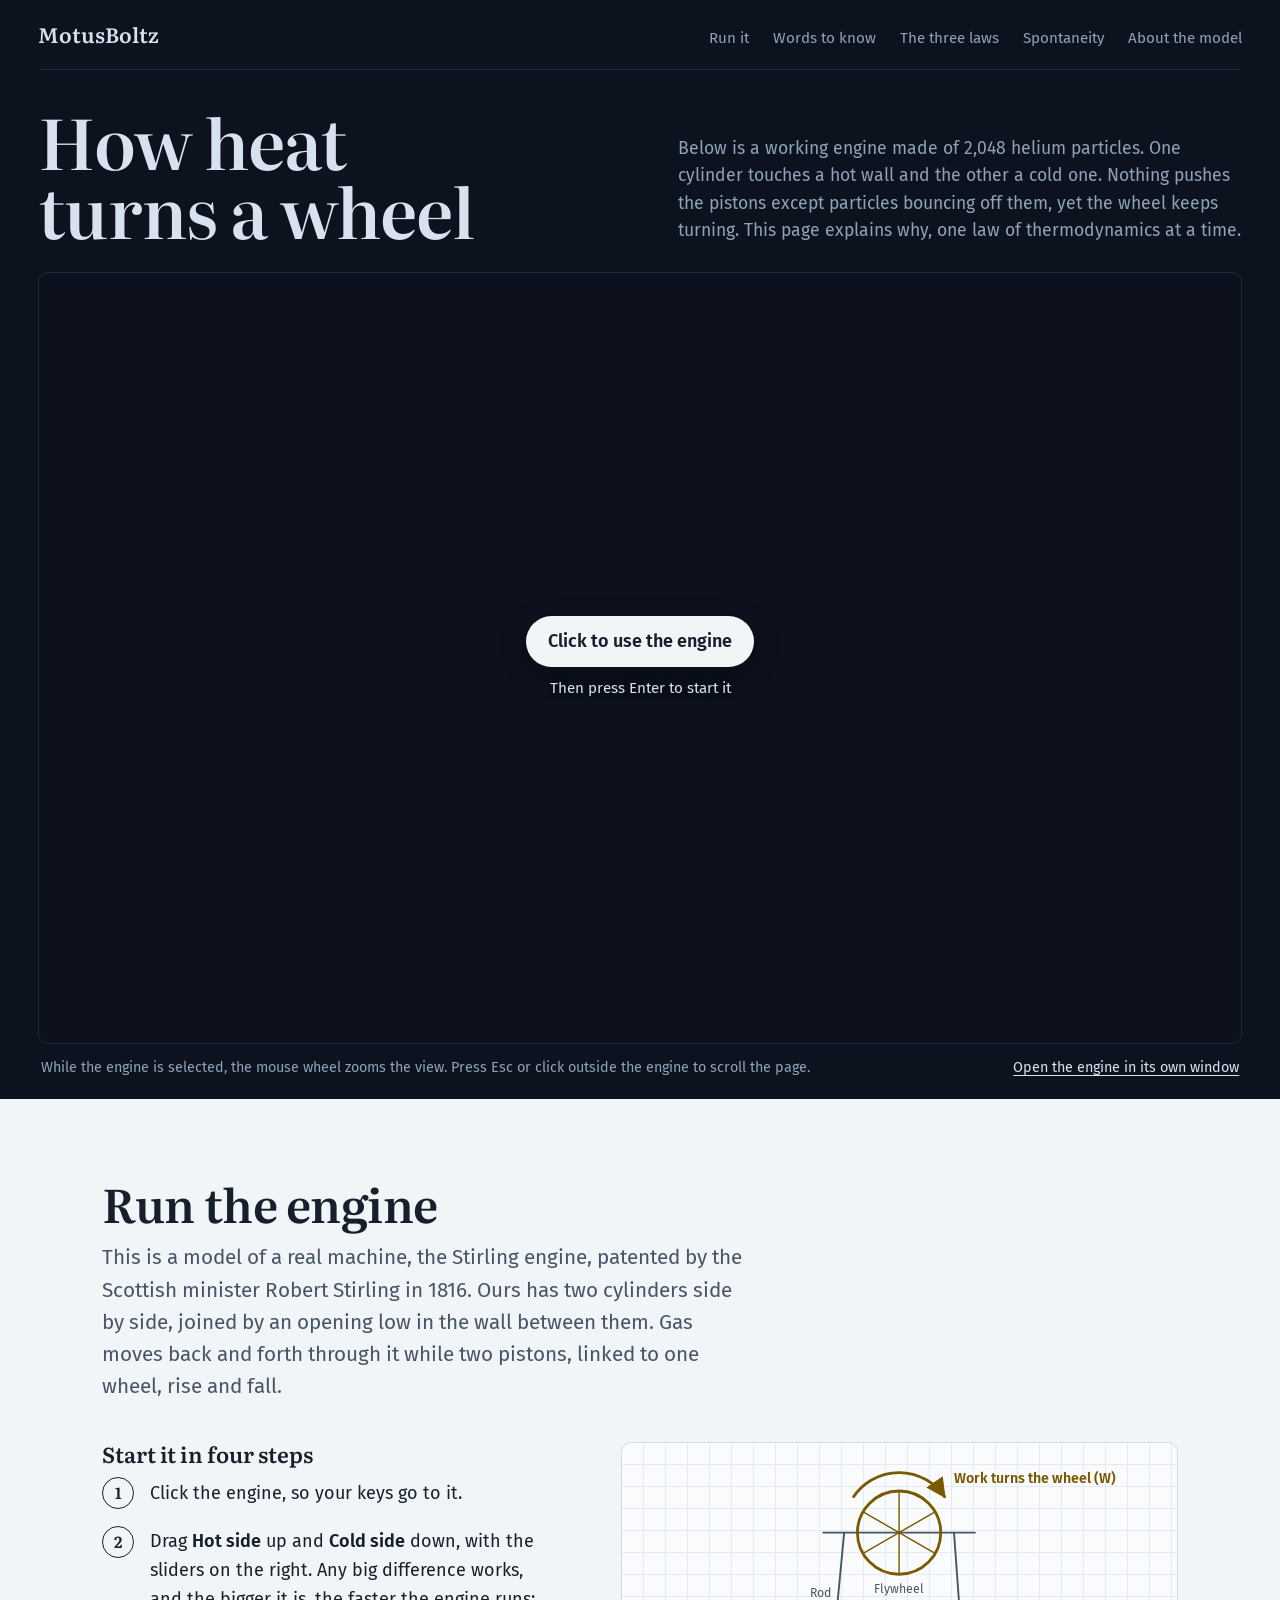
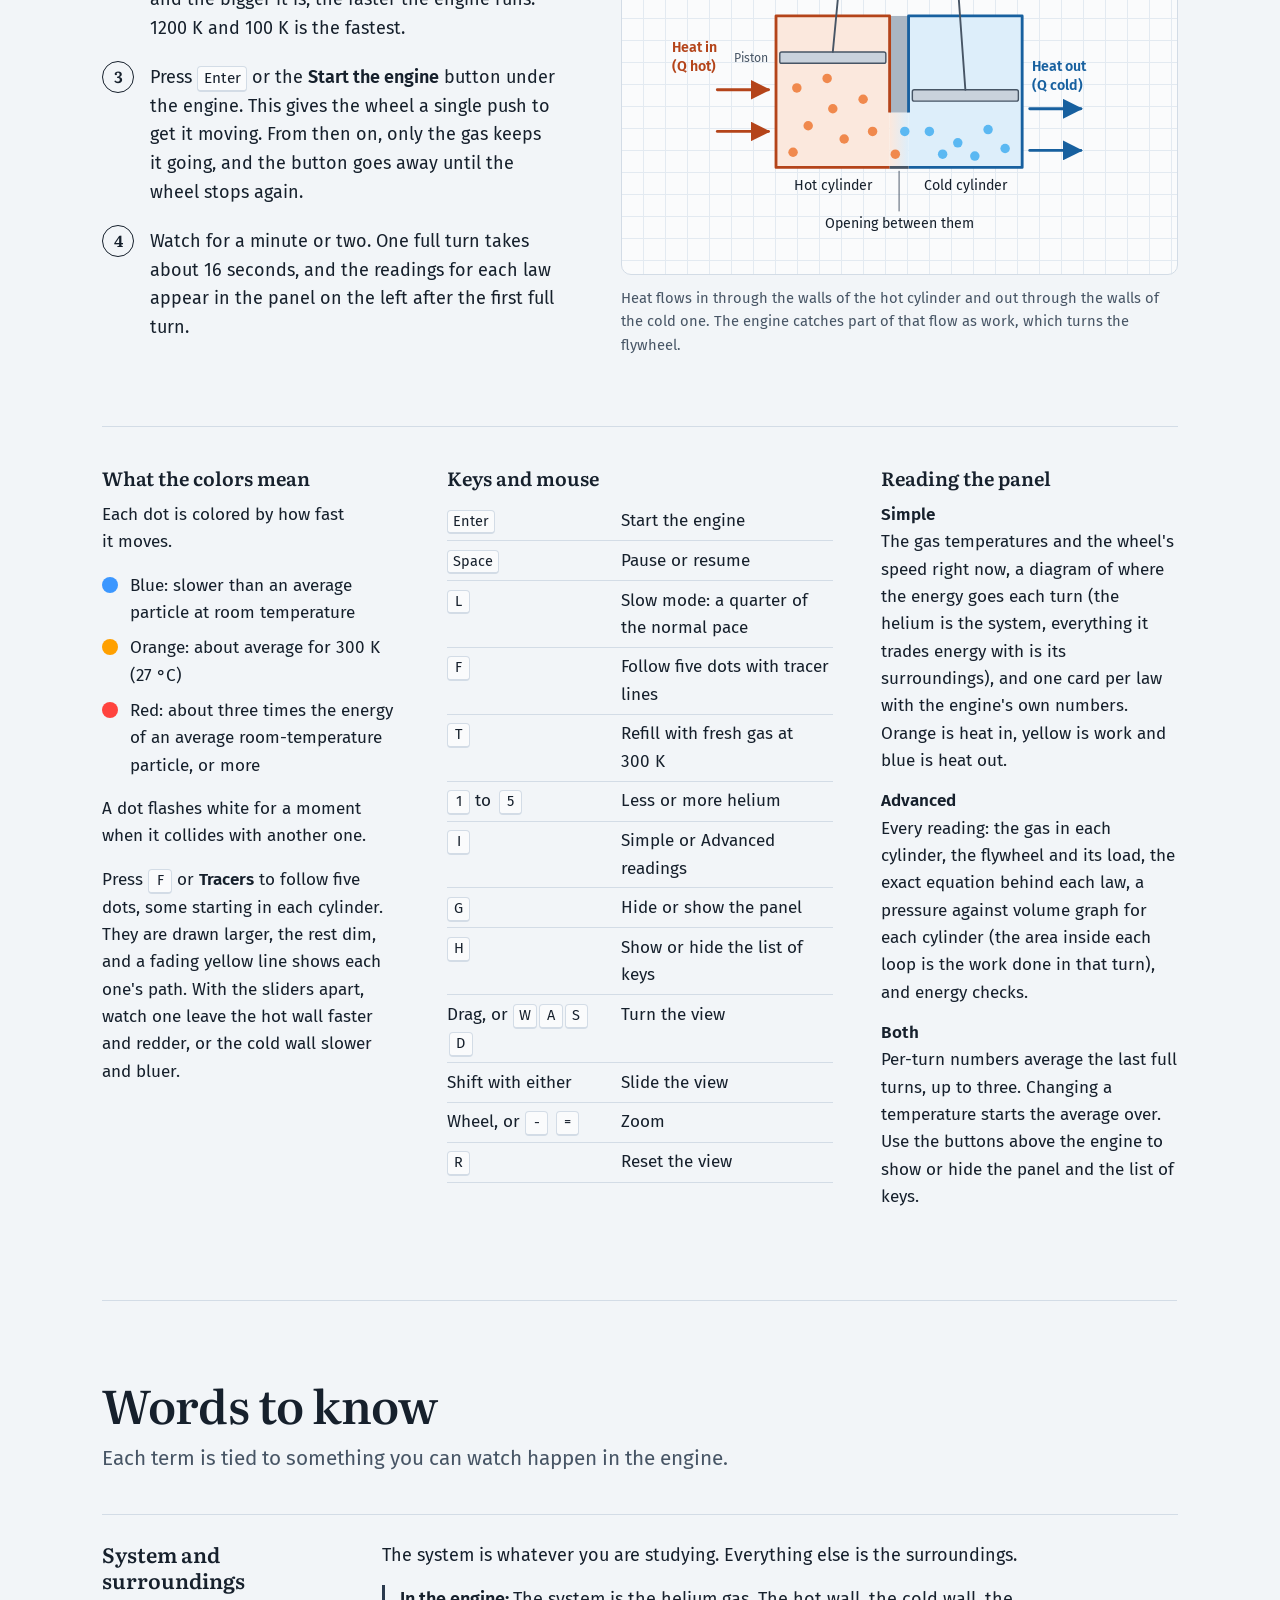
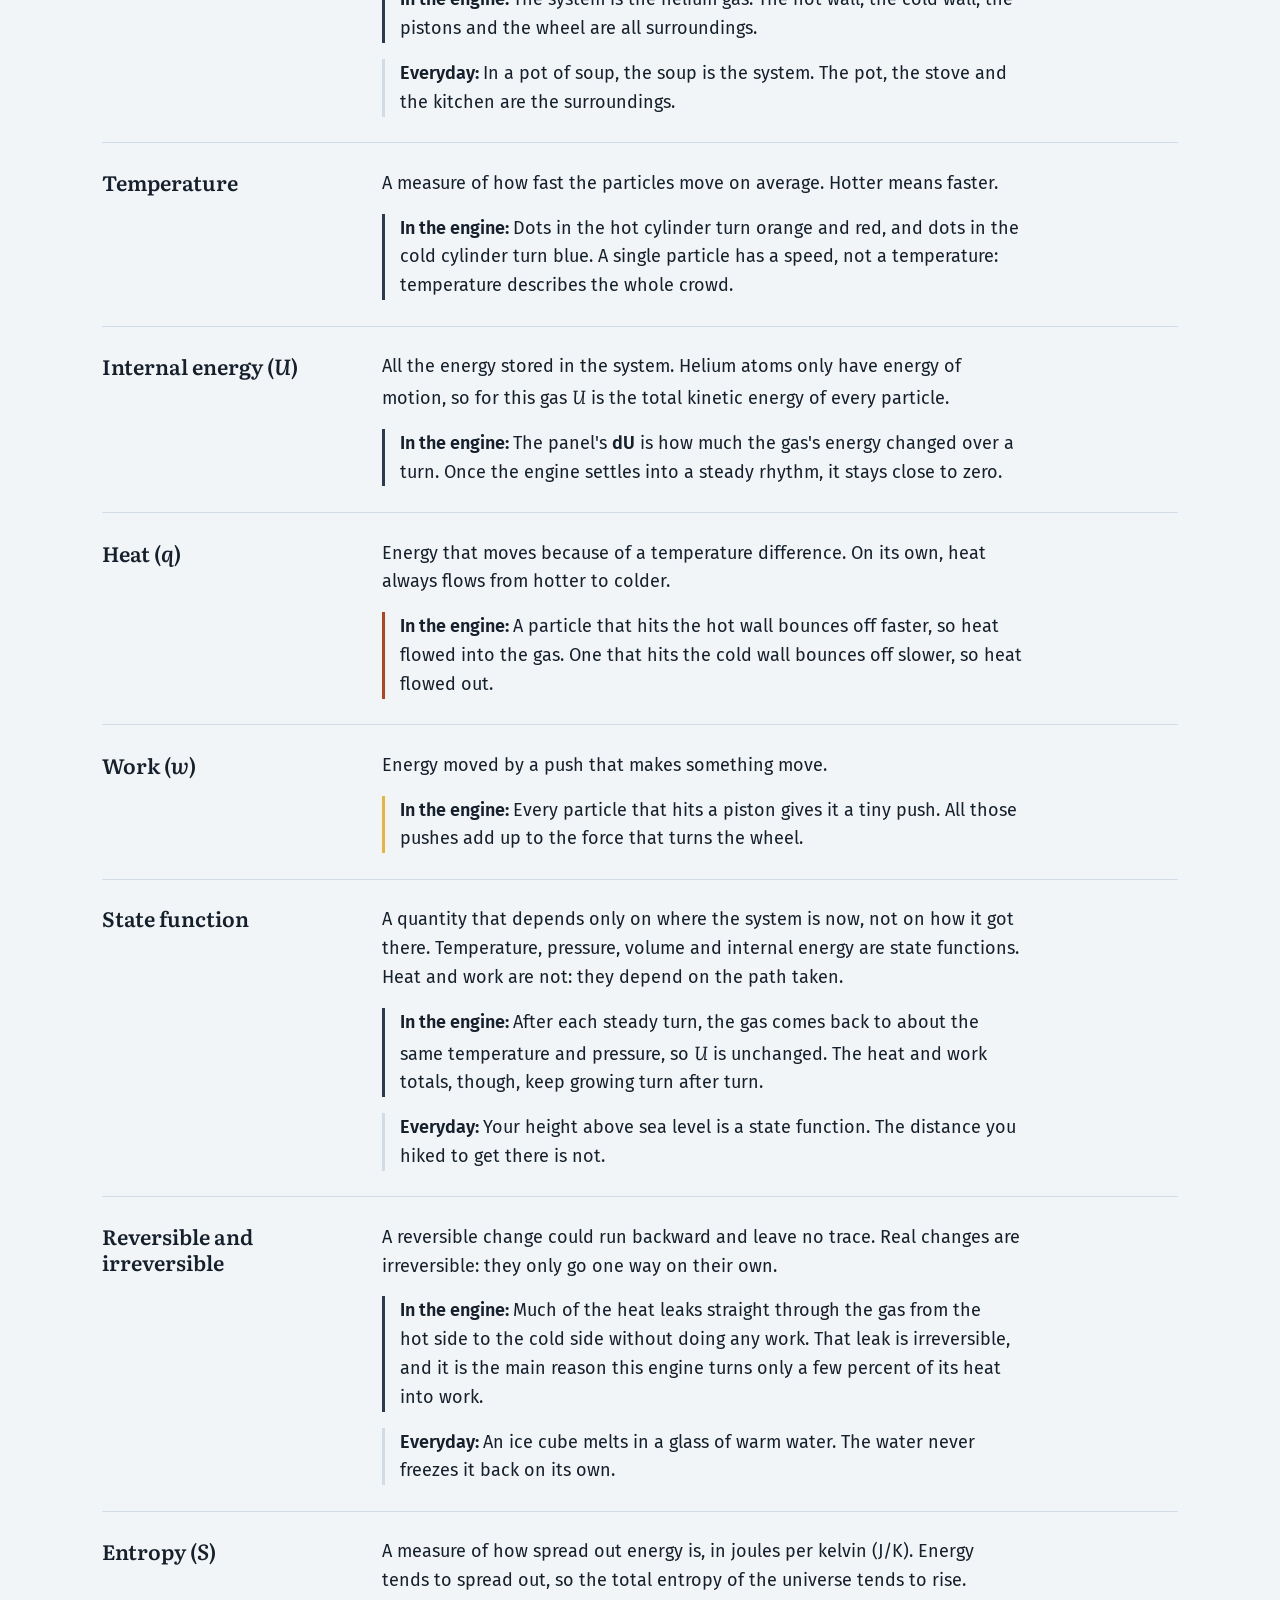
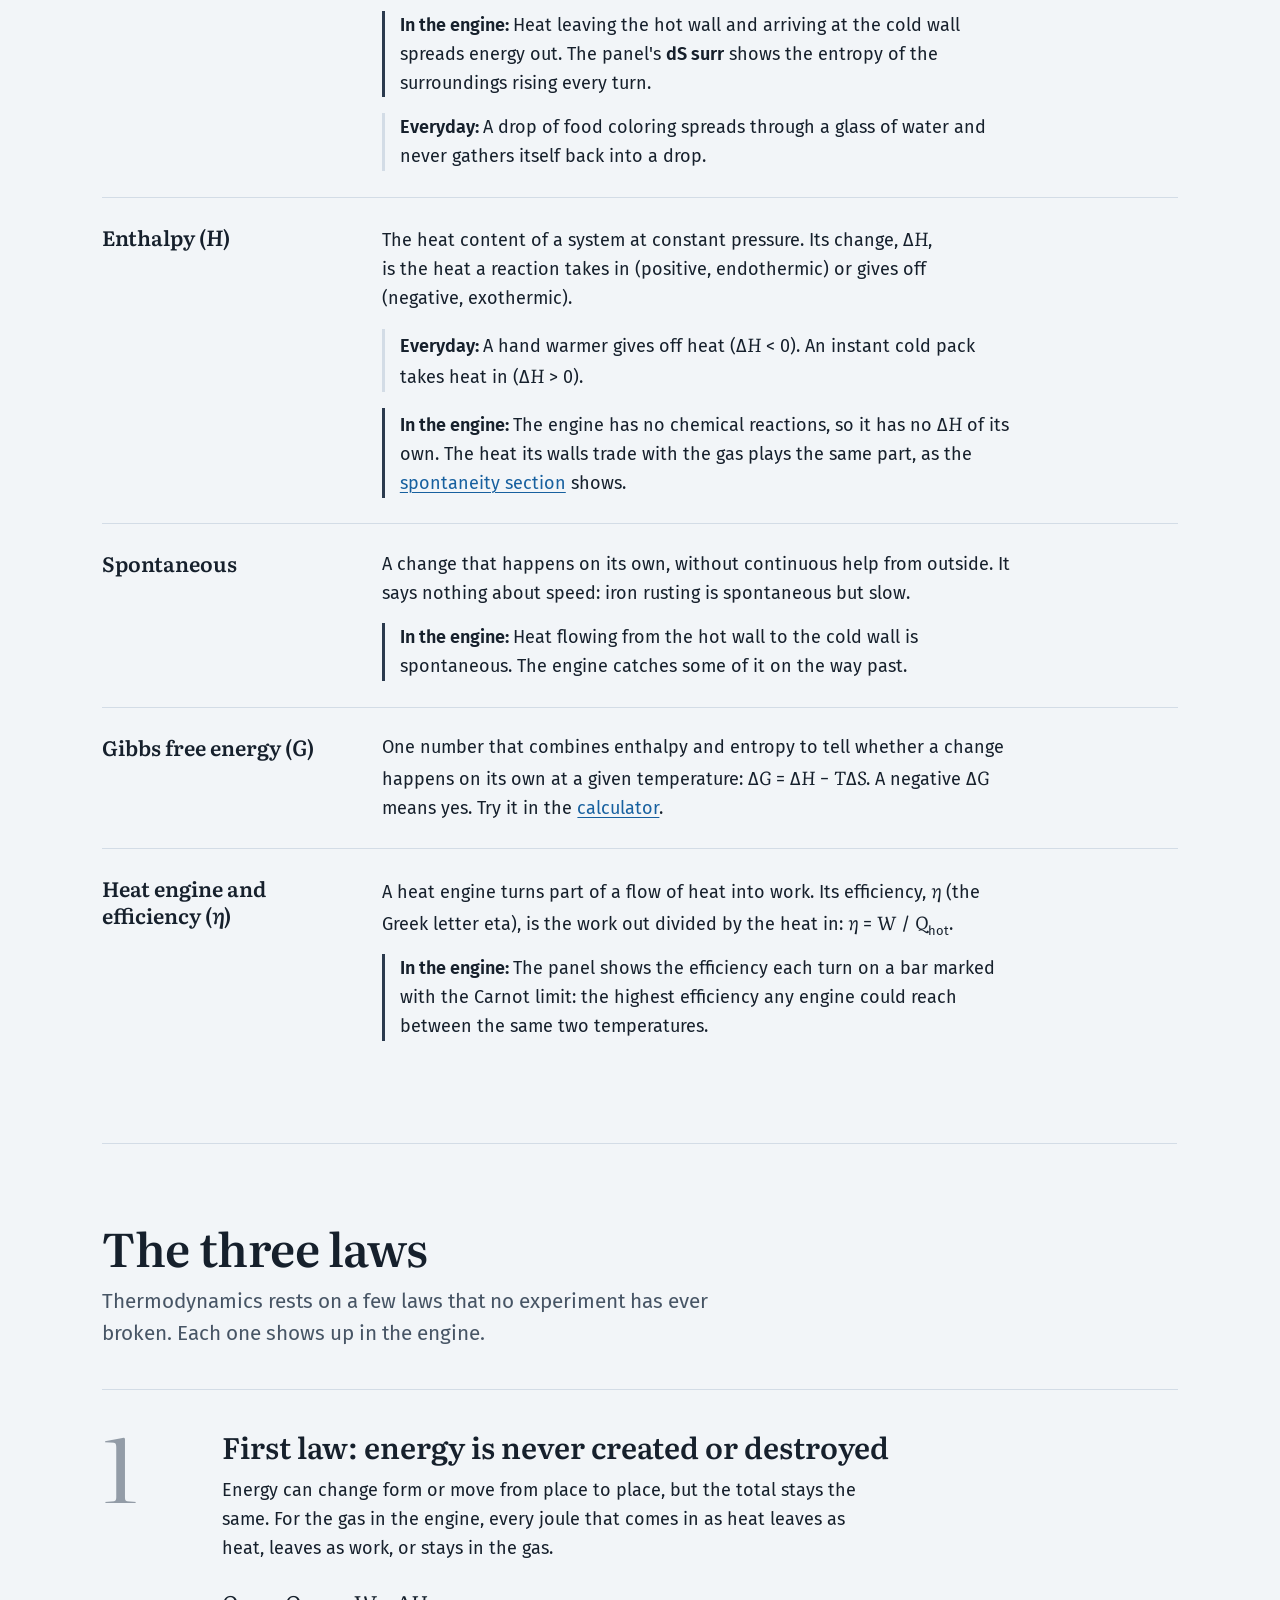
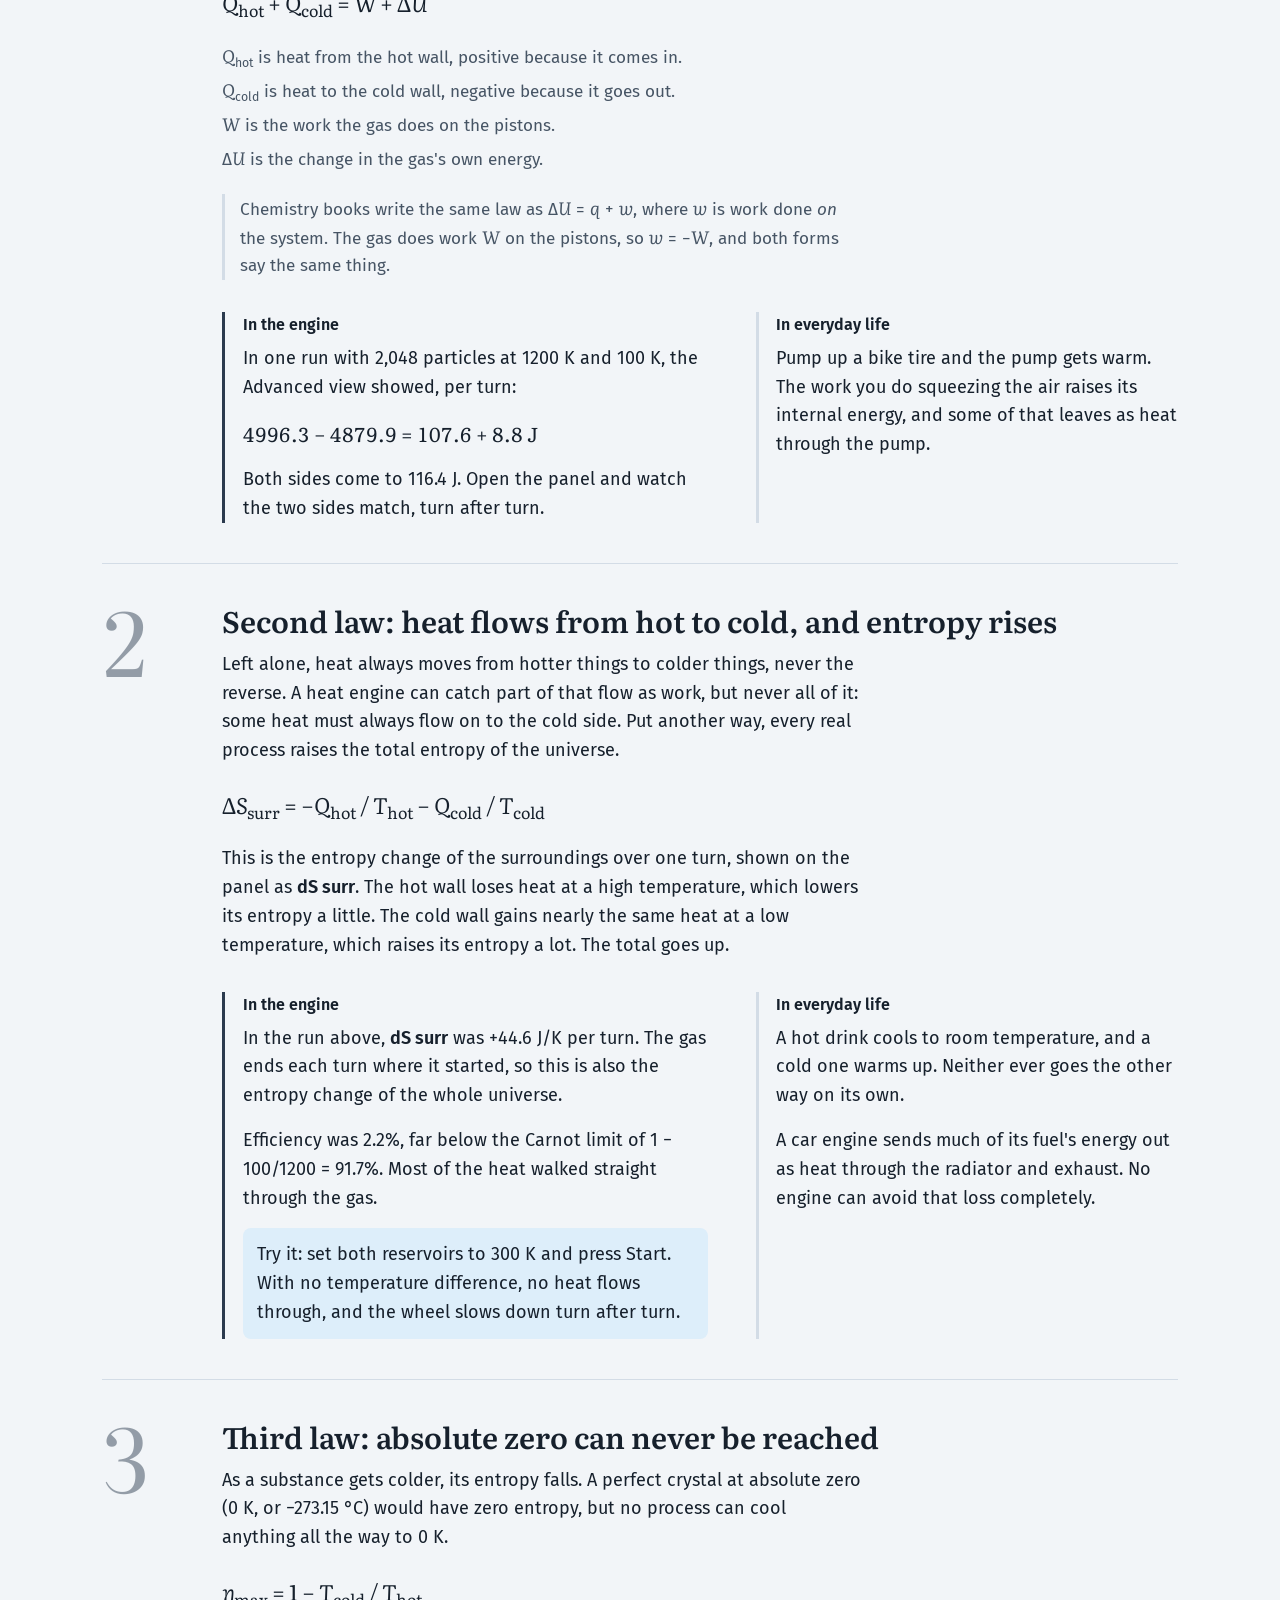
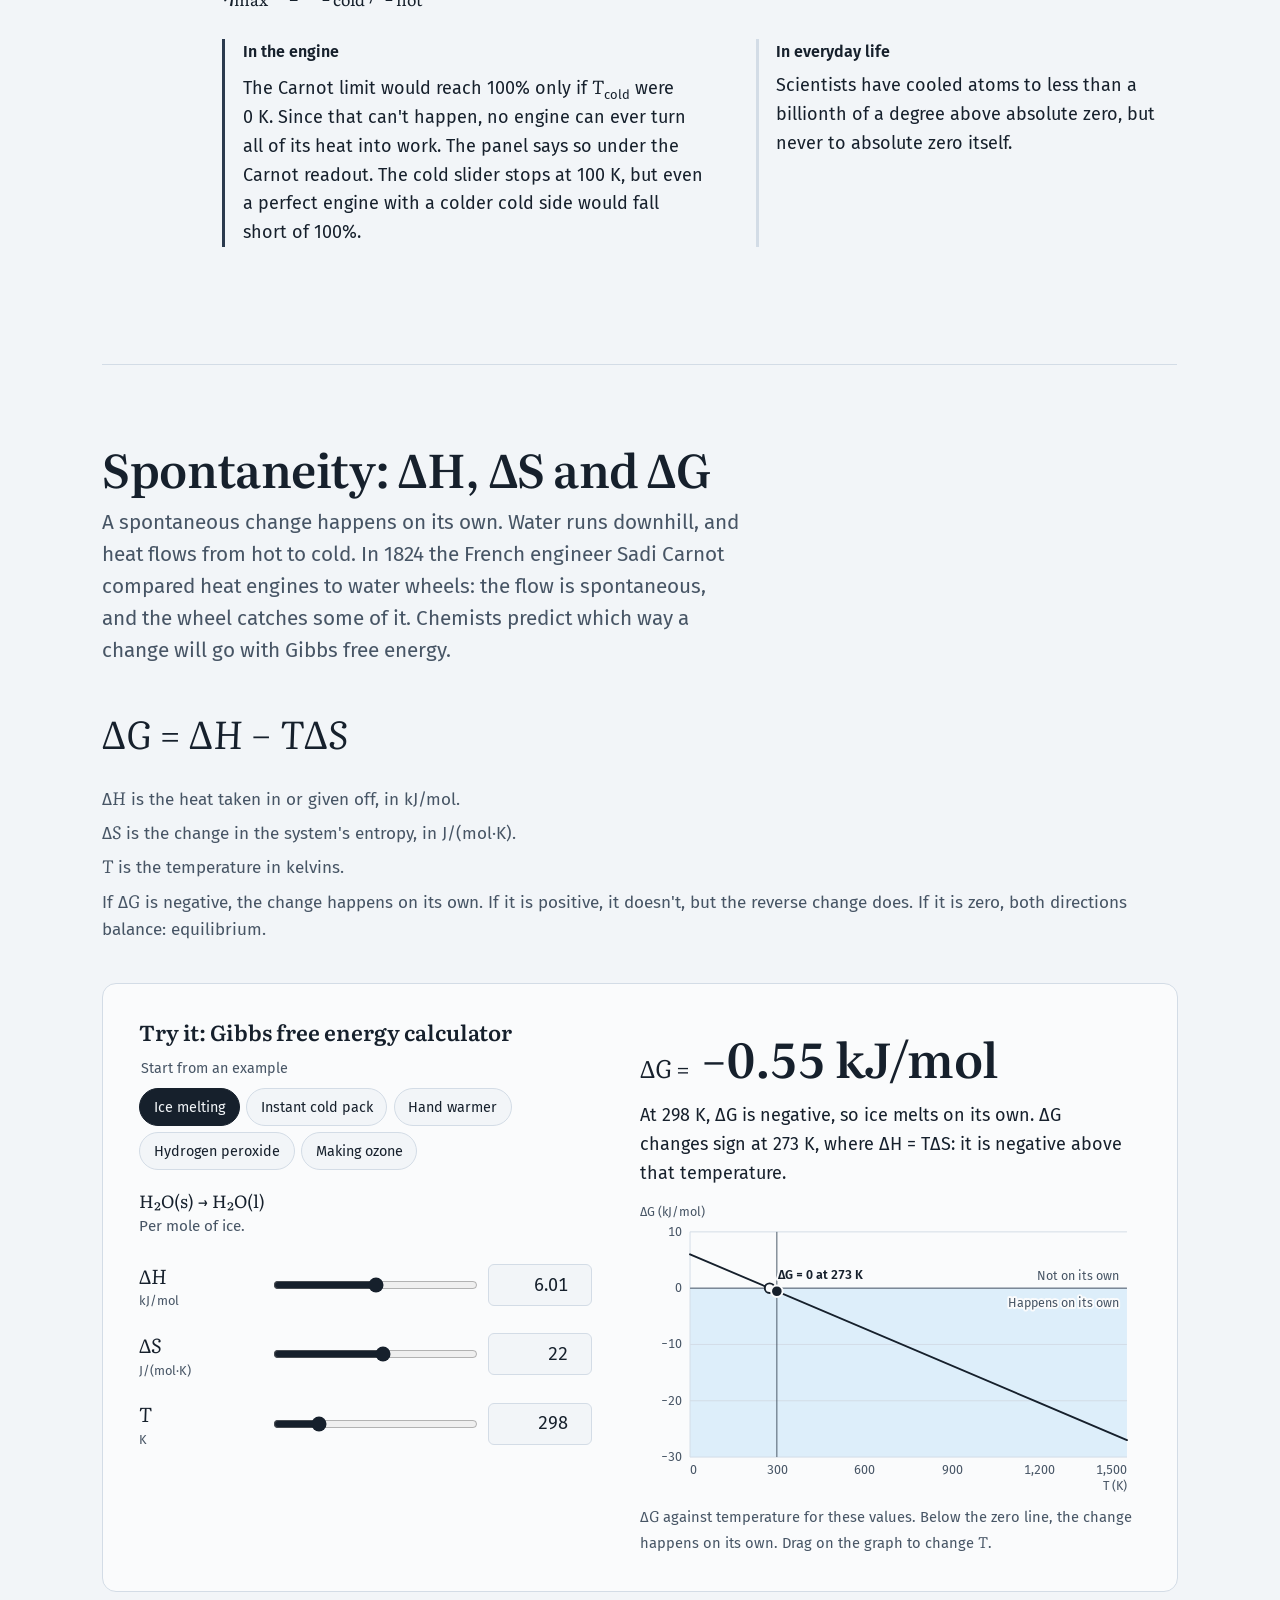
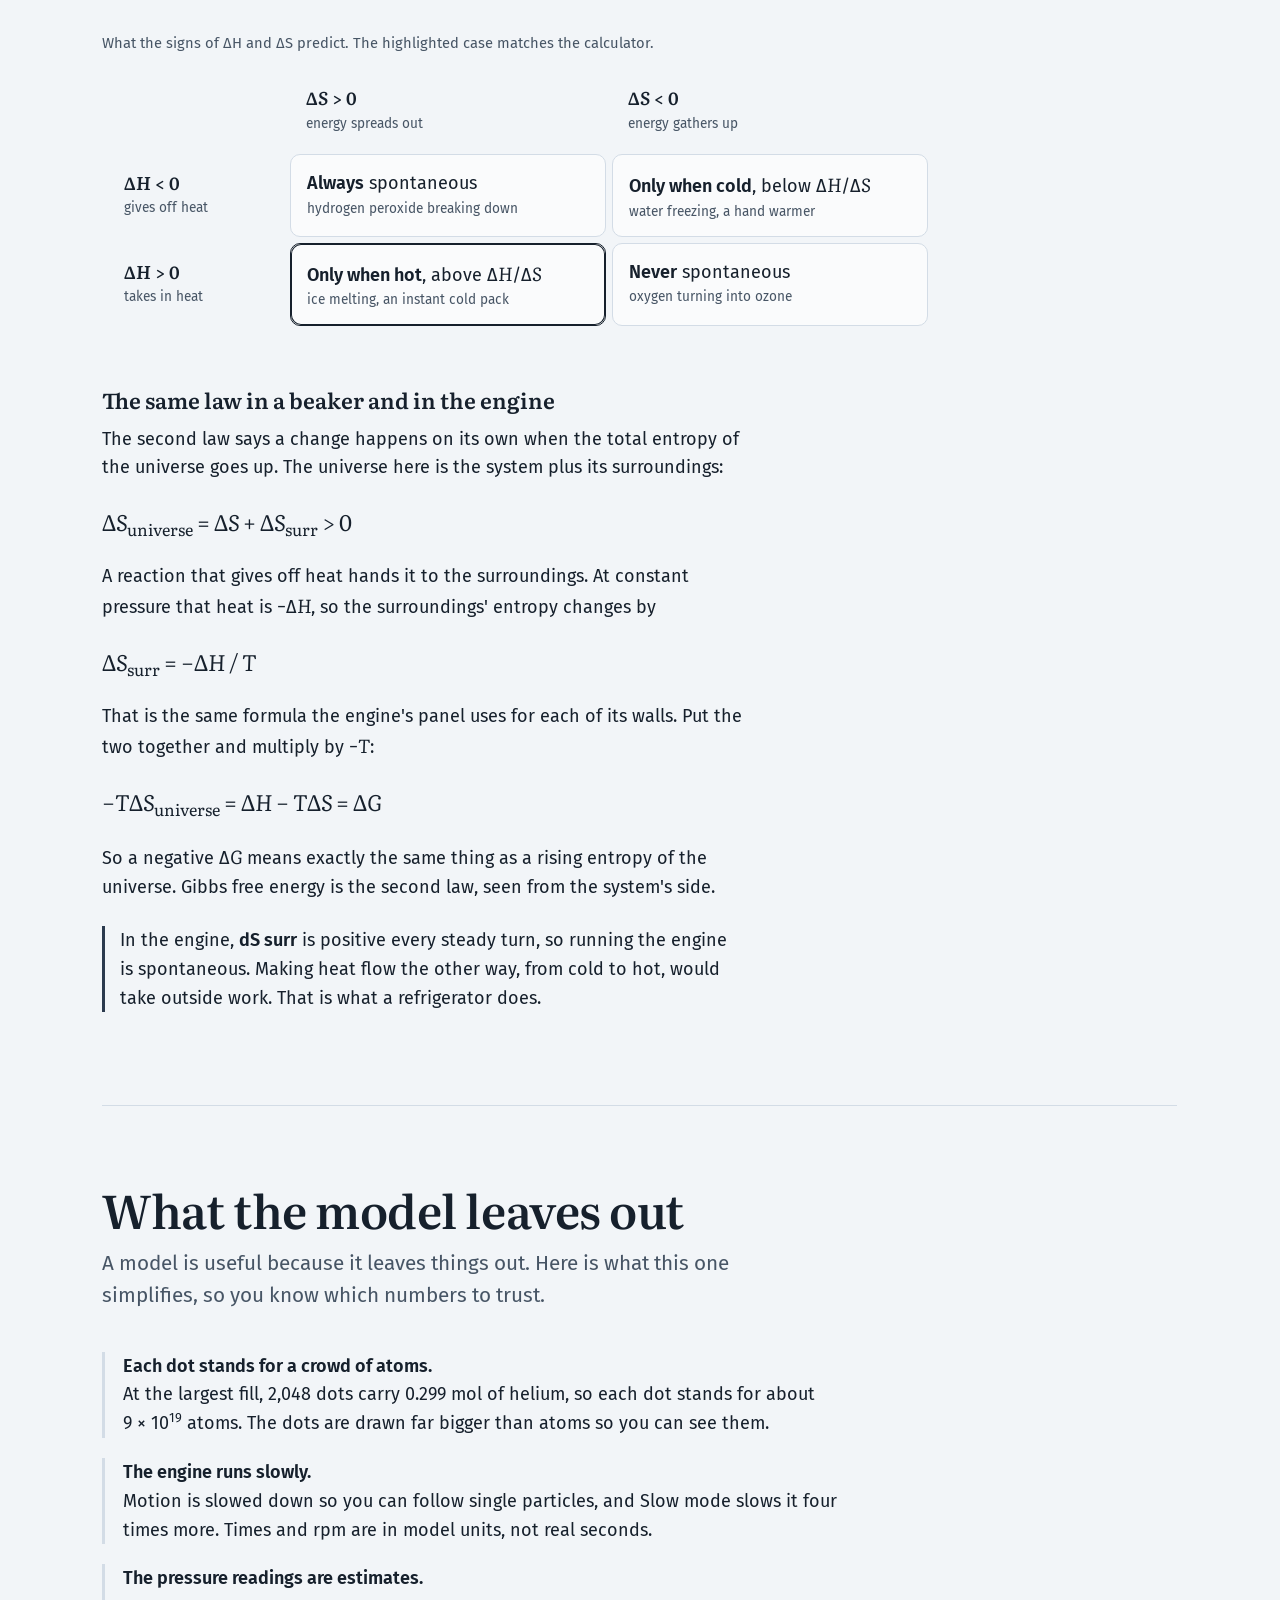
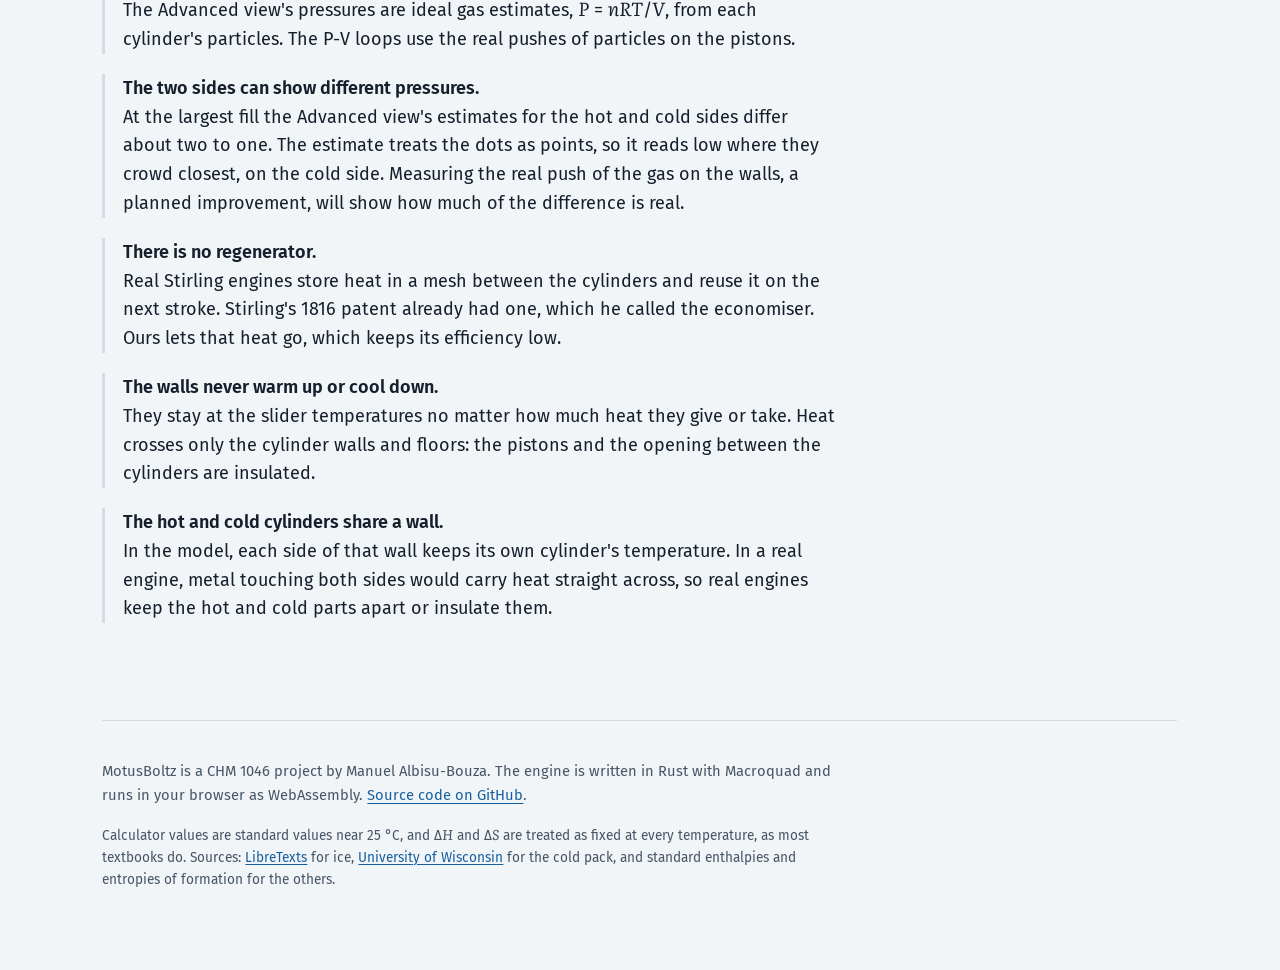
==== commit 05853d37: "v0.8.0: add simple and advanced panel views and redesign the controls Open the panel on a Simple vie" ====
--- a/web/index.html
+++ b/web/index.html
@@ -70,12 +70,14 @@
           <h3>Start it in four steps</h3>
           <ol class="steps">
             <li>Click the engine, so your keys go to it.</li>
-            <li>Drag <b>Hot reservoir</b> all the way up to 1200&nbsp;K and <b>Cold reservoir</b> all the
-              way down to 100&nbsp;K. These are the sliders on the right.</li>
-            <li>Press <kbd>Enter</kbd> or the <b>Start</b> button. This gives the wheel a single push to get
-              it moving. From then on, only the gas keeps it going.</li>
+            <li>Drag <b>Hot side</b> up and <b>Cold side</b> down, with the sliders on the right. Any big
+              difference works, and the bigger it is, the faster the engine runs: 1200&nbsp;K and
+              100&nbsp;K is the fastest.</li>
+            <li>Press <kbd>Enter</kbd> or the <b>Start the engine</b> button under the engine. This gives
+              the wheel a single push to get it moving. From then on, only the gas keeps it going, and the
+              button goes away until the wheel stops again.</li>
             <li>Watch for a minute or two. One full turn takes about 16 seconds, and the readings for
-              each law appear on the left after the first full turn.</li>
+              each law appear in the panel on the left after the first full turn.</li>
           </ol>
         </div>
 
@@ -195,8 +197,9 @@
               <tr><th scope="row"><kbd>F</kbd></th><td>Follow five dots with tracer lines</td></tr>
               <tr><th scope="row"><kbd>T</kbd></th><td>Refill with fresh gas at 300&nbsp;K</td></tr>
               <tr><th scope="row"><kbd>1</kbd> to <kbd>5</kbd></th><td>Less or more helium</td></tr>
-              <tr><th scope="row"><kbd>I</kbd></th><td>More or fewer details</td></tr>
-              <tr><th scope="row"><kbd>G</kbd></th><td>Hide or show the left panel</td></tr>
+              <tr><th scope="row"><kbd>I</kbd></th><td>Simple or Advanced readings</td></tr>
+              <tr><th scope="row"><kbd>G</kbd></th><td>Hide or show the panel</td></tr>
+              <tr><th scope="row"><kbd>H</kbd></th><td>Show or hide the list of keys</td></tr>
               <tr><th scope="row">Drag, or <kbd>W</kbd><kbd>A</kbd><kbd>S</kbd><kbd>D</kbd></th><td>Turn the
                   view</td></tr>
               <tr><th scope="row">Shift with either</th><td>Slide the view</td></tr>
@@ -209,17 +212,19 @@
         <div>
           <h3>Reading the panel</h3>
           <dl class="tabs-guide">
-            <dt>Now</dt>
-            <dd>The temperature and pressure of the gas in each cylinder right now, how fast the wheel
-              turns, and how much energy it carries.</dd>
-            <dt>Laws</dt>
-            <dd>One readout per law, averaged over the last full turns (up to three). Changing a
-              temperature starts the average over.</dd>
-            <dt>P-V</dt>
-            <dd>A pressure against volume graph for each cylinder over the last turn. The area inside each
-              loop is the work done in that turn.</dd>
-            <dt>All</dt>
-            <dd>Everything at once. Scroll the panel if it does not fit.</dd>
+            <dt>Simple</dt>
+            <dd>The gas temperatures and the wheel's speed right now, a diagram of where the energy goes
+              each turn (the helium is the system, everything it trades energy with is its
+              surroundings), and one card per law with the engine's own numbers. Orange is heat in,
+              yellow is work and blue is heat out.</dd>
+            <dt>Advanced</dt>
+            <dd>Every reading: the gas in each cylinder, the flywheel and its load, the exact equation
+              behind each law, a pressure against volume graph for each cylinder (the area inside each
+              loop is the work done in that turn), and energy checks.</dd>
+            <dt>Both</dt>
+            <dd>Per-turn numbers average the last full turns, up to three. Changing a temperature starts
+              the average over. Use the buttons above the engine to show or hide the panel and the list
+              of keys.</dd>
           </dl>
         </div>
       </div>
@@ -357,8 +362,8 @@
             <p>A heat engine turns part of a flow of heat into work. Its efficiency, <var>η</var> (the Greek
               letter eta), is the work out divided by the heat in: <var>η</var> = <var>W</var> /
               <var>Q</var><sub>hot</sub>.</p>
-            <p class="in-engine">The Laws tab shows the efficiency each turn, next to the Carnot limit: the
-              highest efficiency any engine could reach between the same two temperatures.</p>
+            <p class="in-engine">The panel shows the efficiency each turn on a bar marked with the Carnot
+              limit: the highest efficiency any engine could reach between the same two temperatures.</p>
           </dd>
         </div>
       </dl>
@@ -391,10 +396,10 @@
           <div class="pair">
             <div class="in-engine">
               <h4>In the engine</h4>
-              <p>In one run with 2,048 particles at 1200&nbsp;K and 100&nbsp;K, the Laws tab showed, per
-                turn:</p>
+              <p>In one run with 2,048 particles at 1200&nbsp;K and 100&nbsp;K, the Advanced view showed,
+                per turn:</p>
               <p class="readout">4996.3 − 4879.9 = 107.6 + 8.8 J</p>
-              <p>Both sides come to 116.4&nbsp;J. Open the Laws tab and watch the two sides match, turn
+              <p>Both sides come to 116.4&nbsp;J. Open the panel and watch the two sides match, turn
                 after turn.</p>
             </div>
             <div class="everyday">
@@ -590,10 +595,10 @@
           dots are drawn far bigger than atoms so you can see them.</li>
         <li><b>The engine runs slowly.</b> Motion is slowed down so you can follow single particles,
           and Slow mode slows it four times more. Times and rpm are in model units, not real seconds.</li>
-        <li><b>Pressure on the Now tab is an estimate.</b> The ~ sign marks an ideal gas estimate,
-          <var>P</var> = <var>nRT</var>/<var>V</var>, from each cylinder's particles. The P-V loops use the
-          real pushes of particles on the pistons.</li>
-        <li><b>The two sides can show different pressures.</b> At the largest fill the Now tab's
+        <li><b>The pressure readings are estimates.</b> The Advanced view's pressures are ideal gas
+          estimates, <var>P</var> = <var>nRT</var>/<var>V</var>, from each cylinder's particles. The P-V
+          loops use the real pushes of particles on the pistons.</li>
+        <li><b>The two sides can show different pressures.</b> At the largest fill the Advanced view's
           estimates for the hot and cold sides differ about two to one. The estimate treats the dots as
           points, so it reads low where they crowd closest, on the cold side. Measuring the real push of
           the gas on the walls, a planned improvement, will show how much of the difference is real.</li>
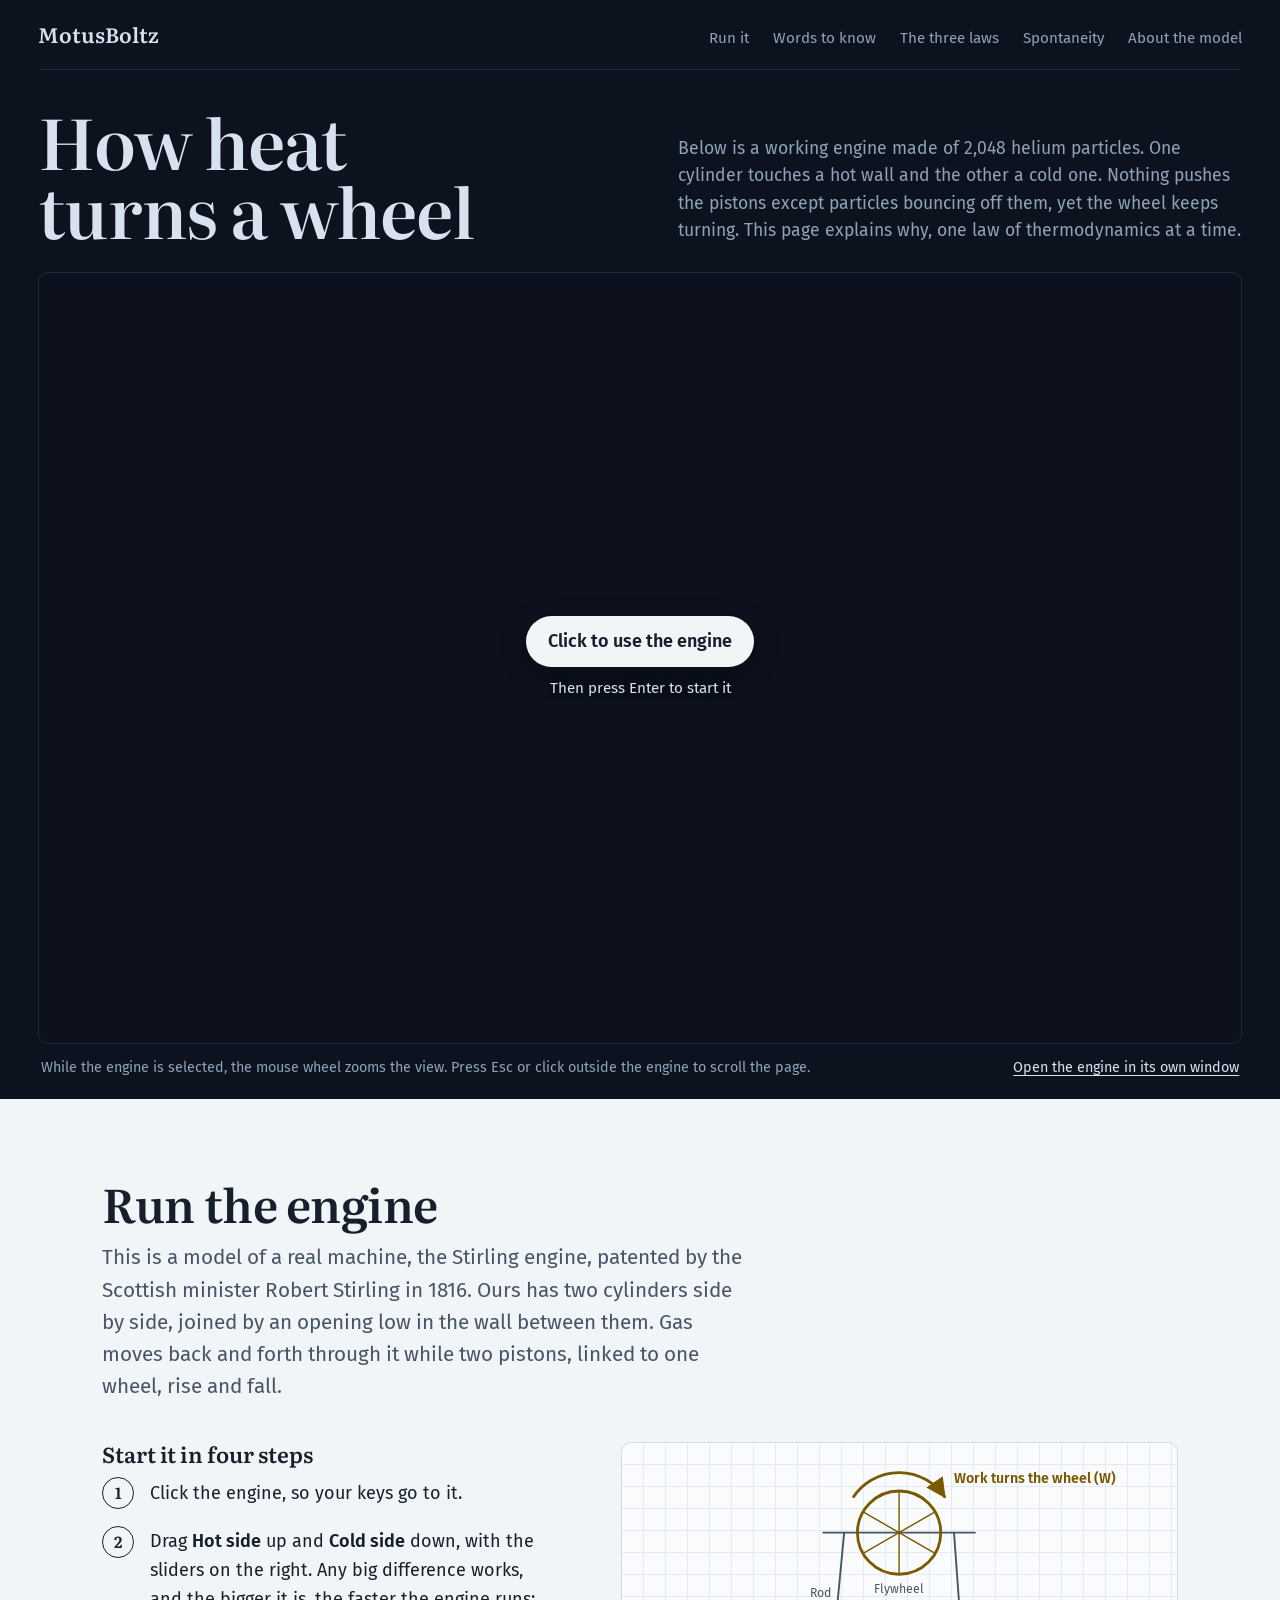
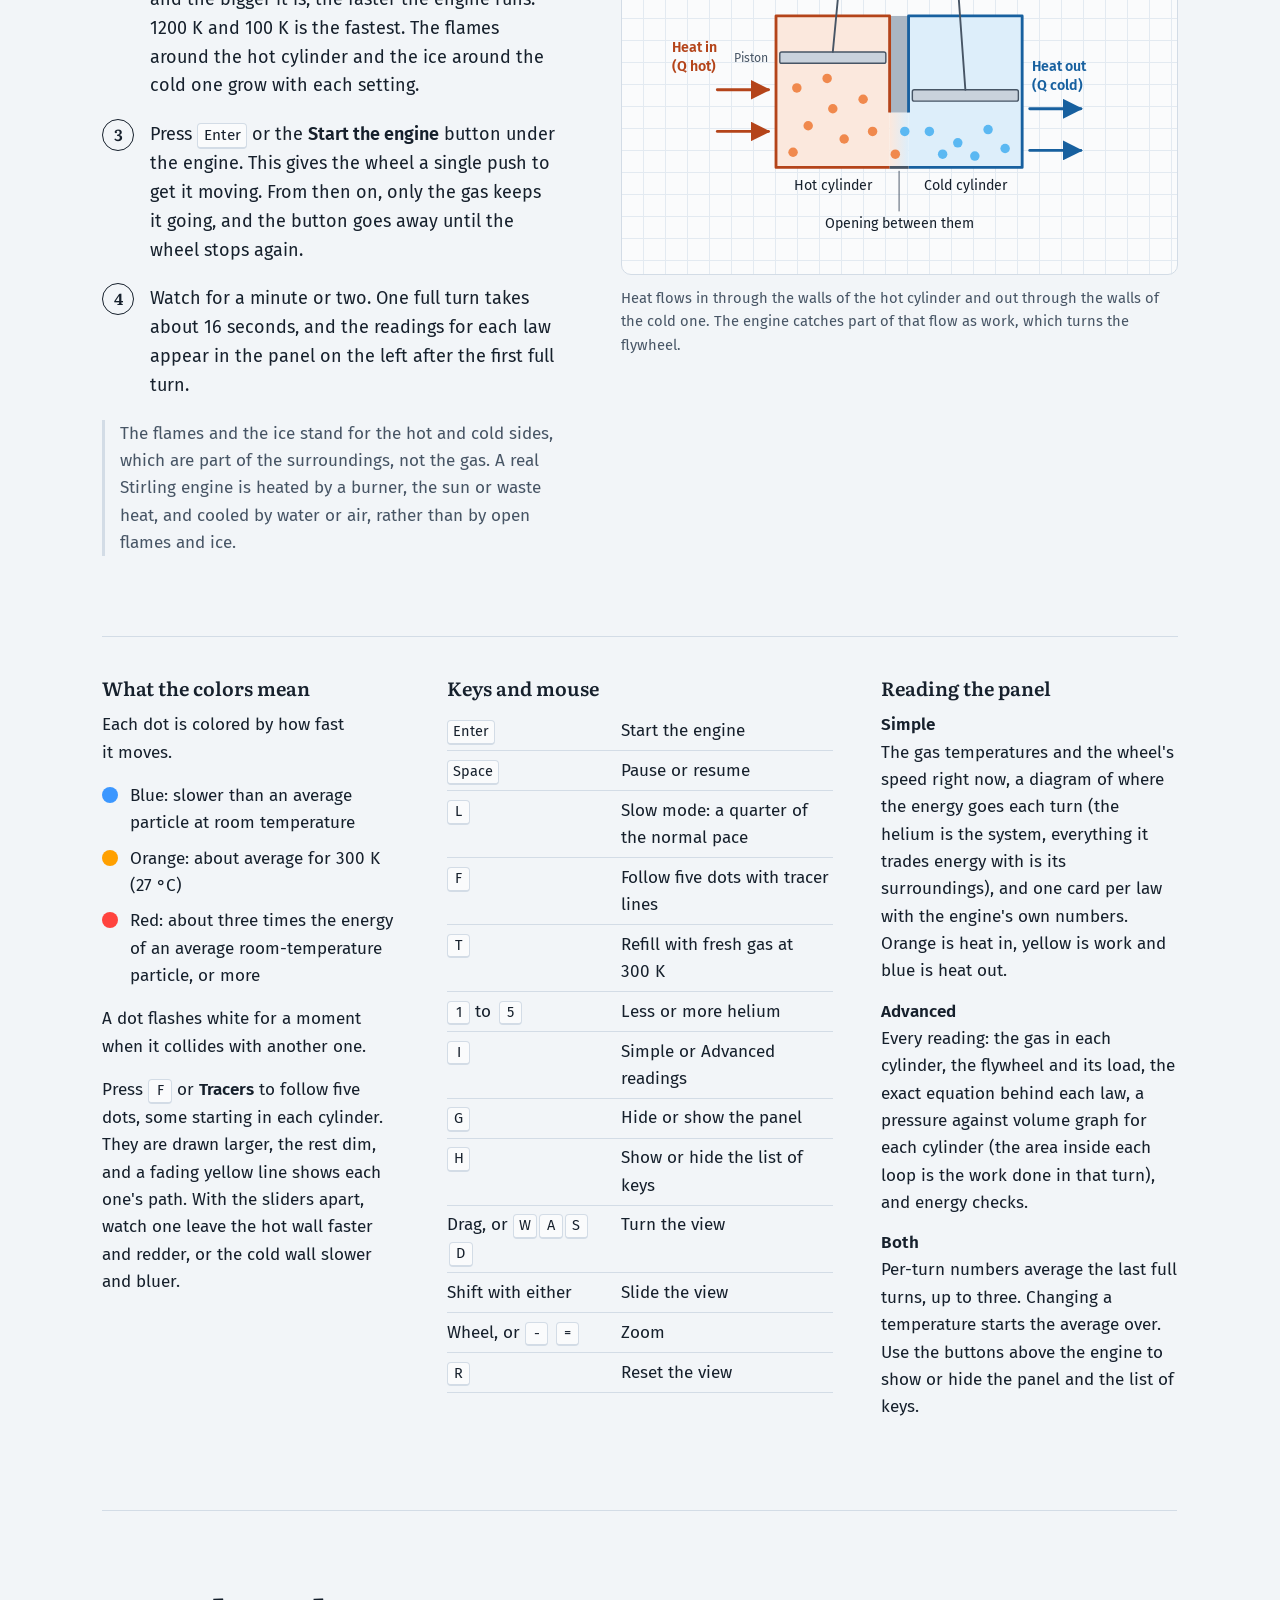
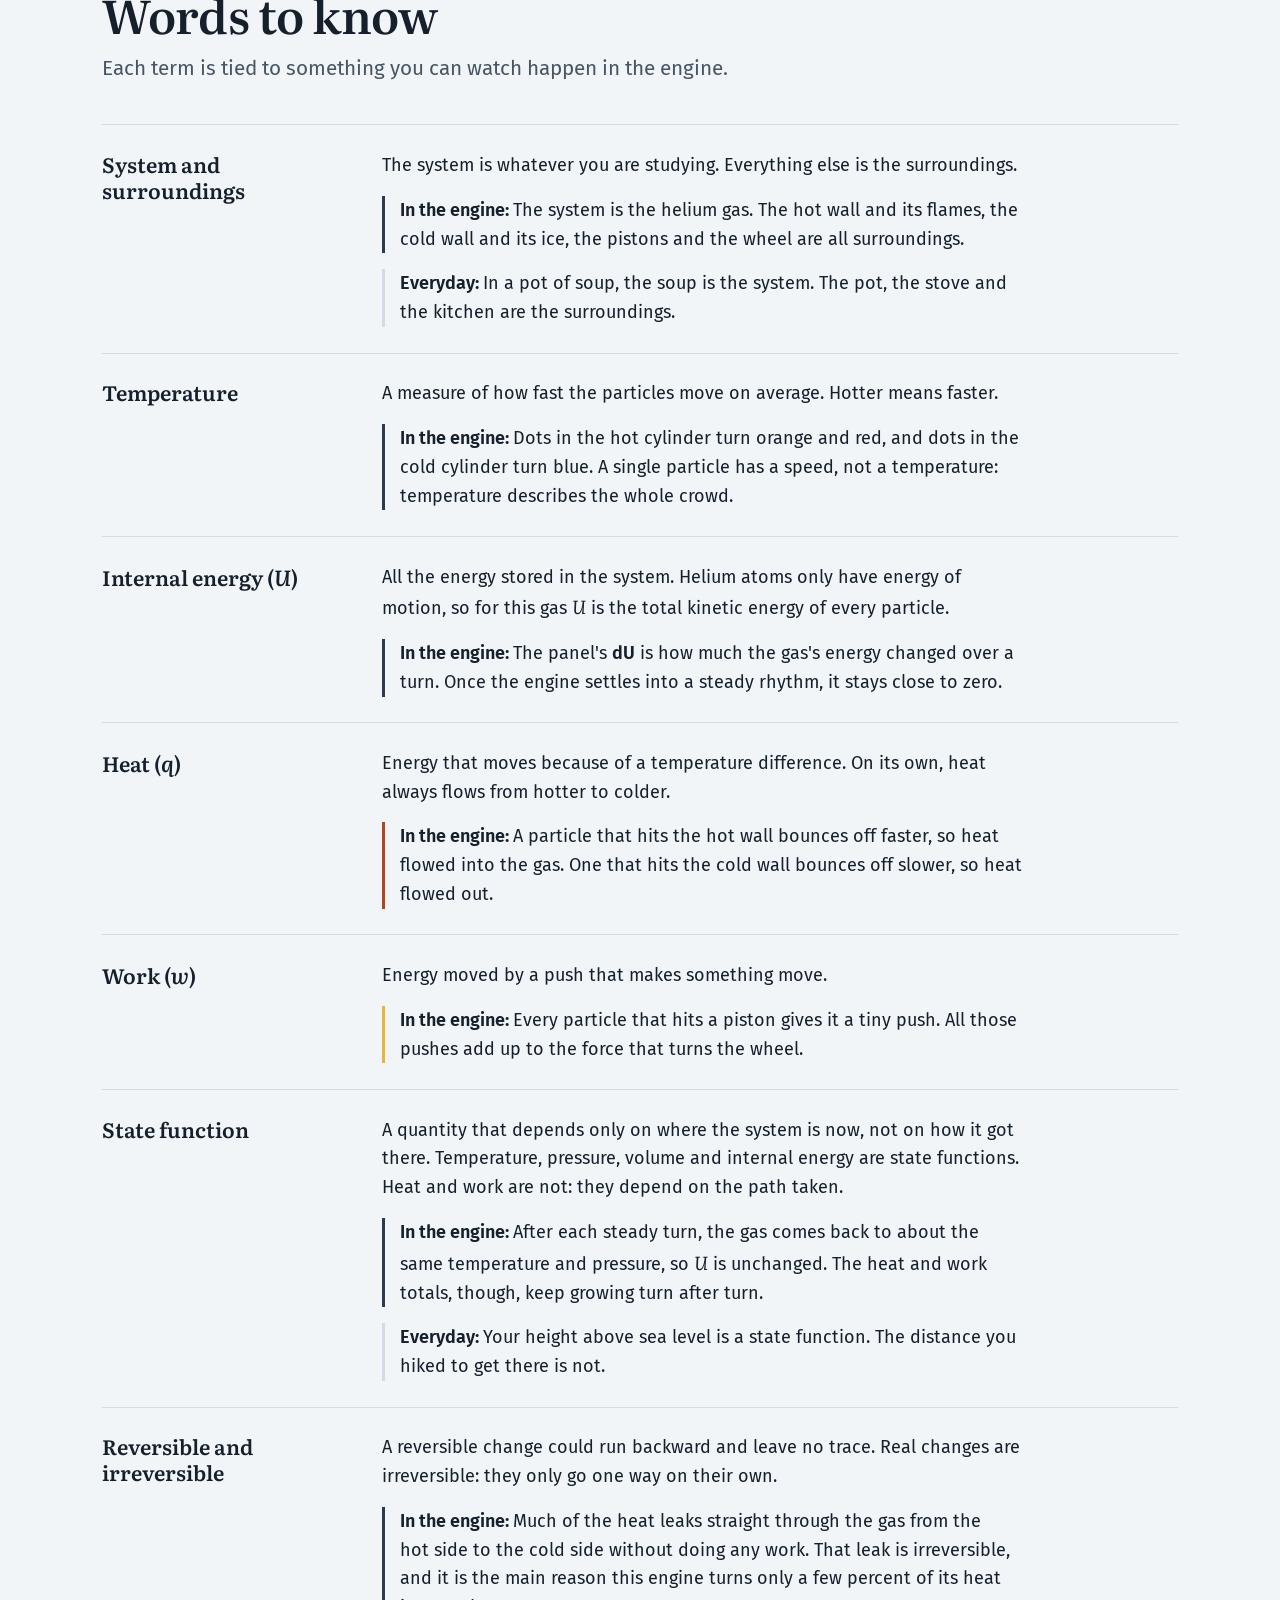
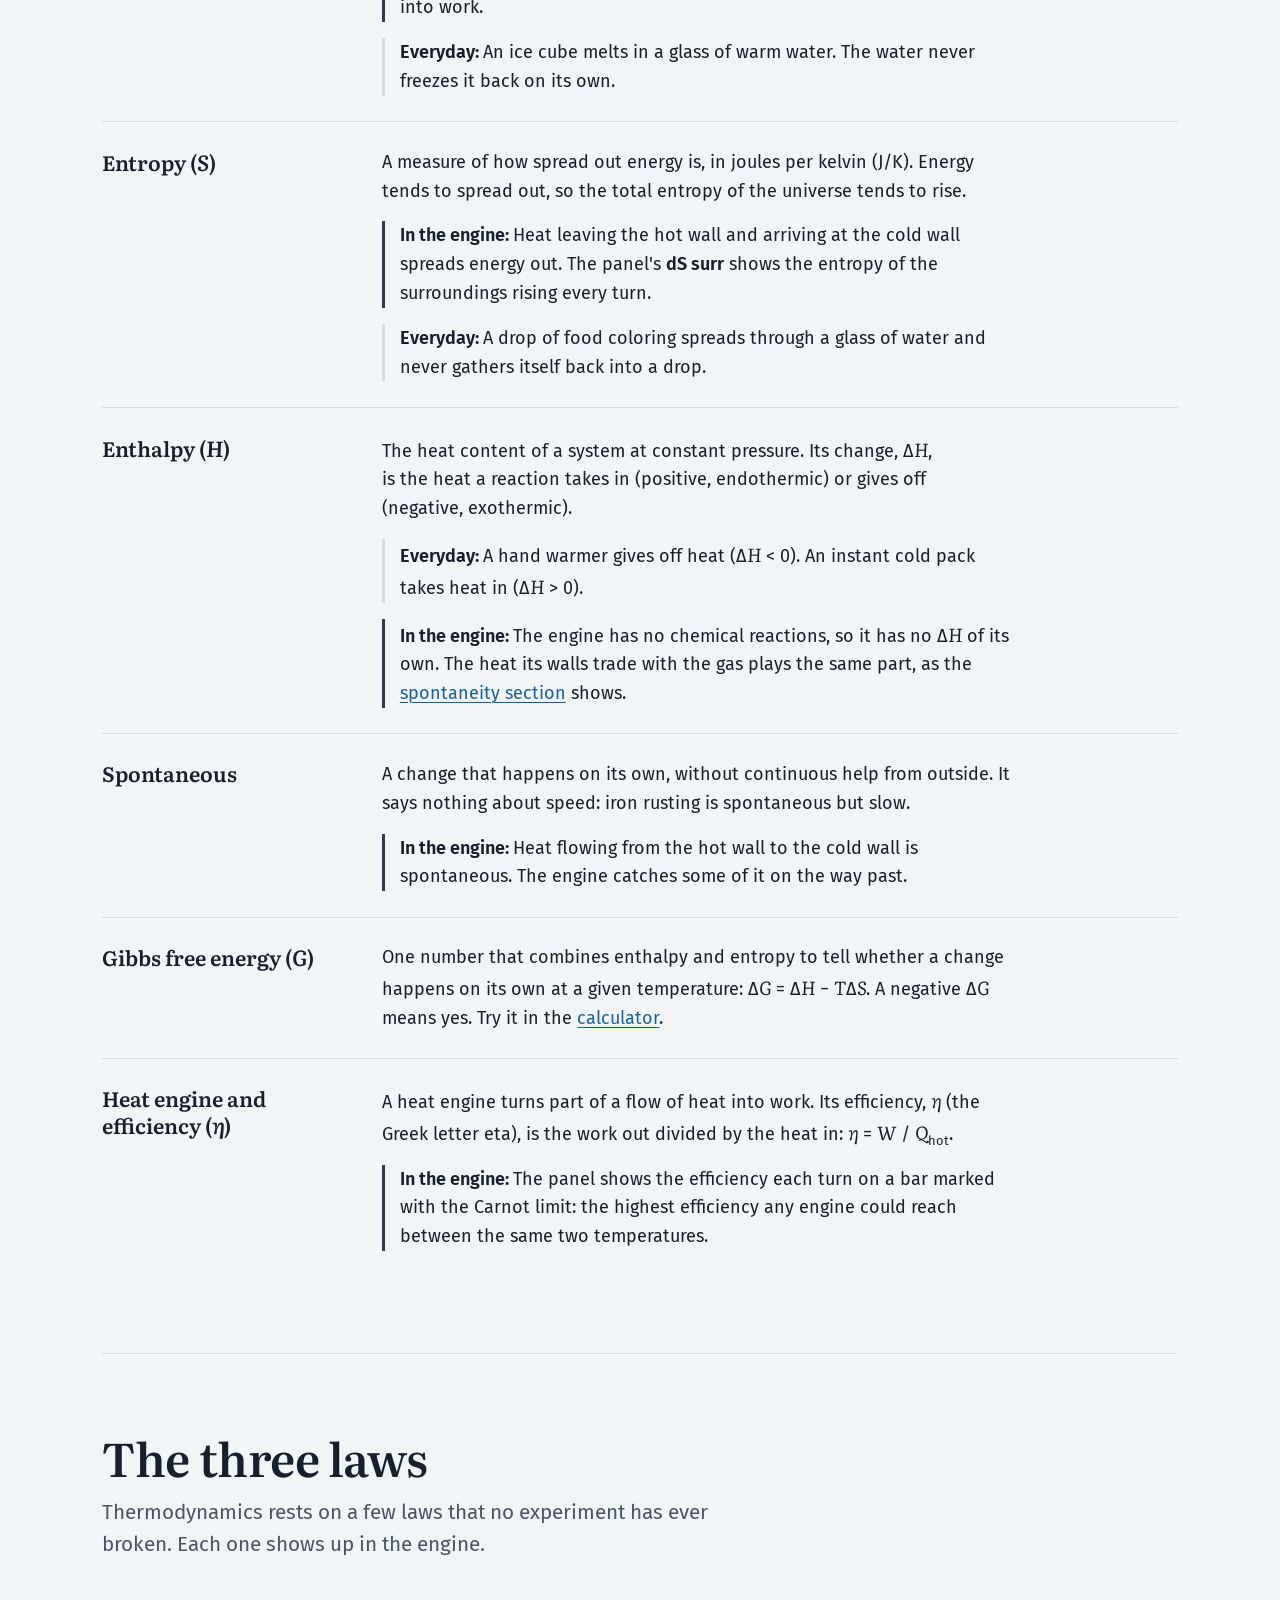
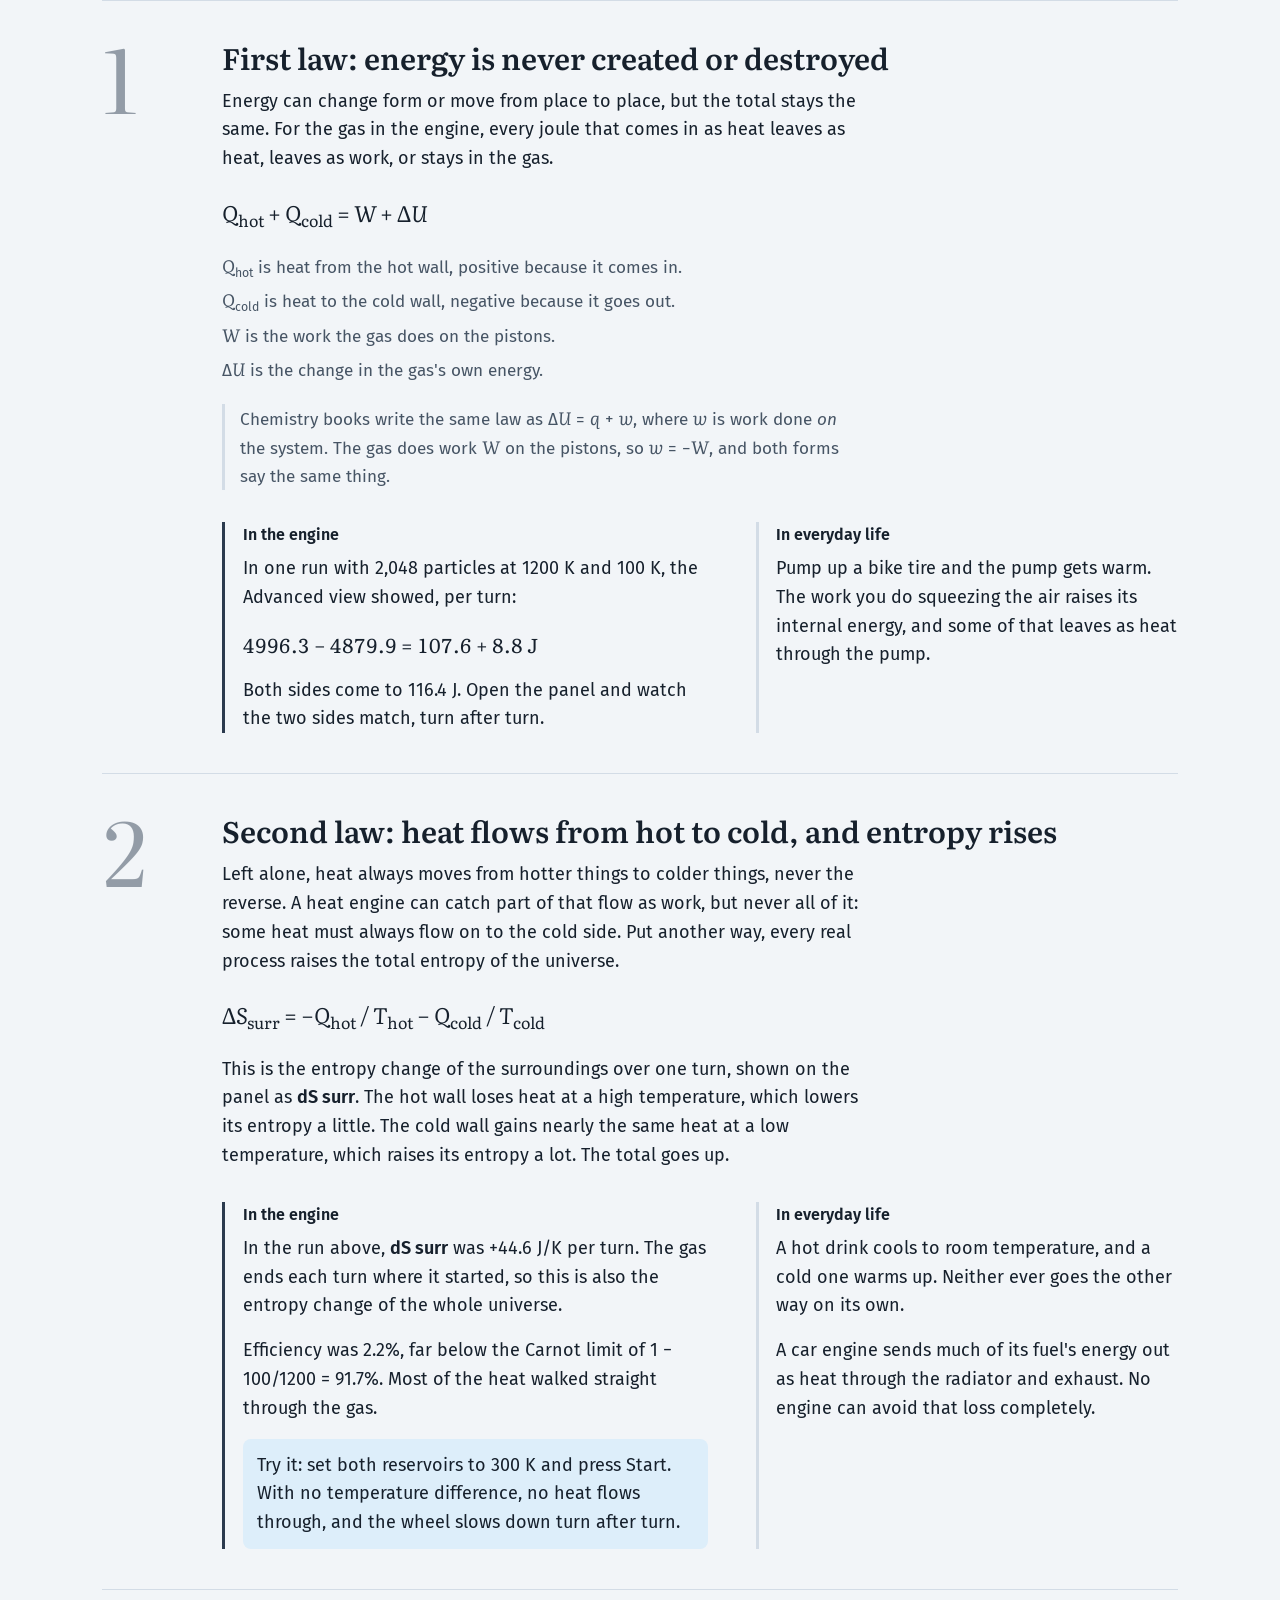
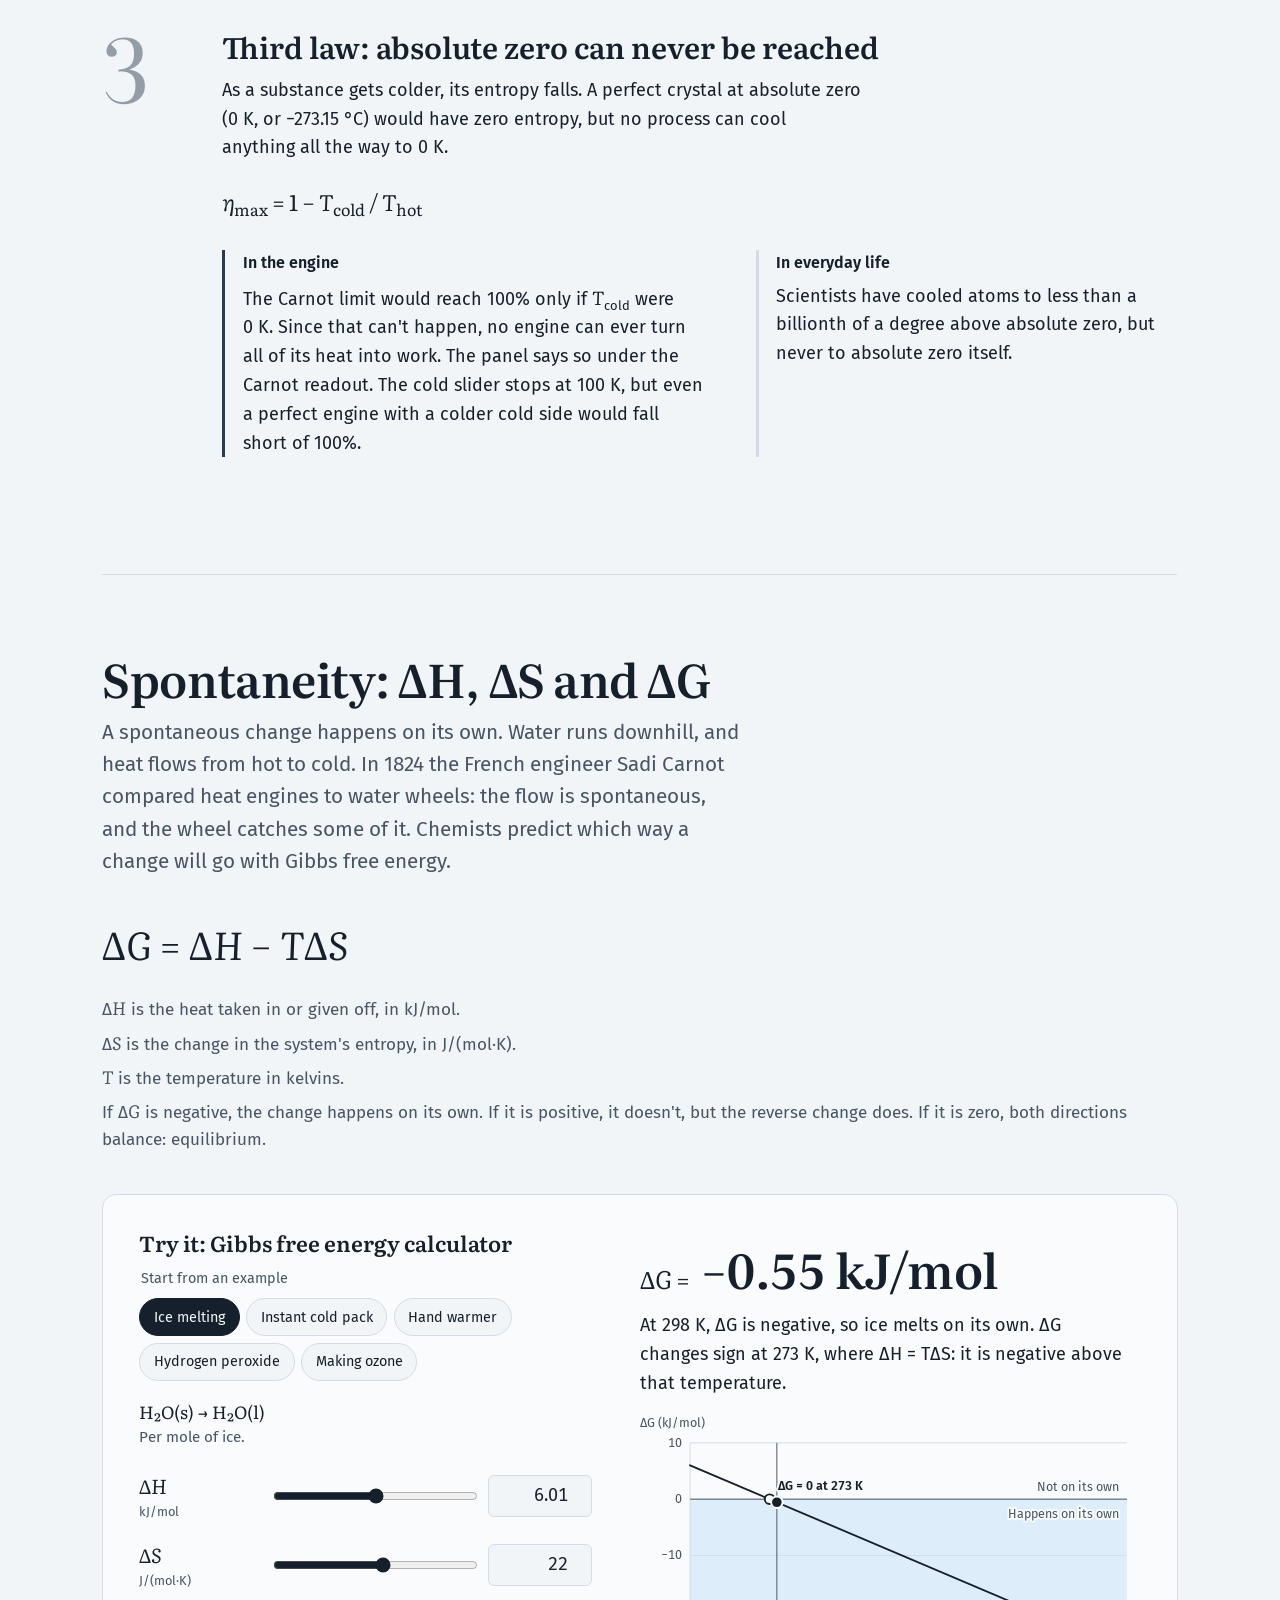
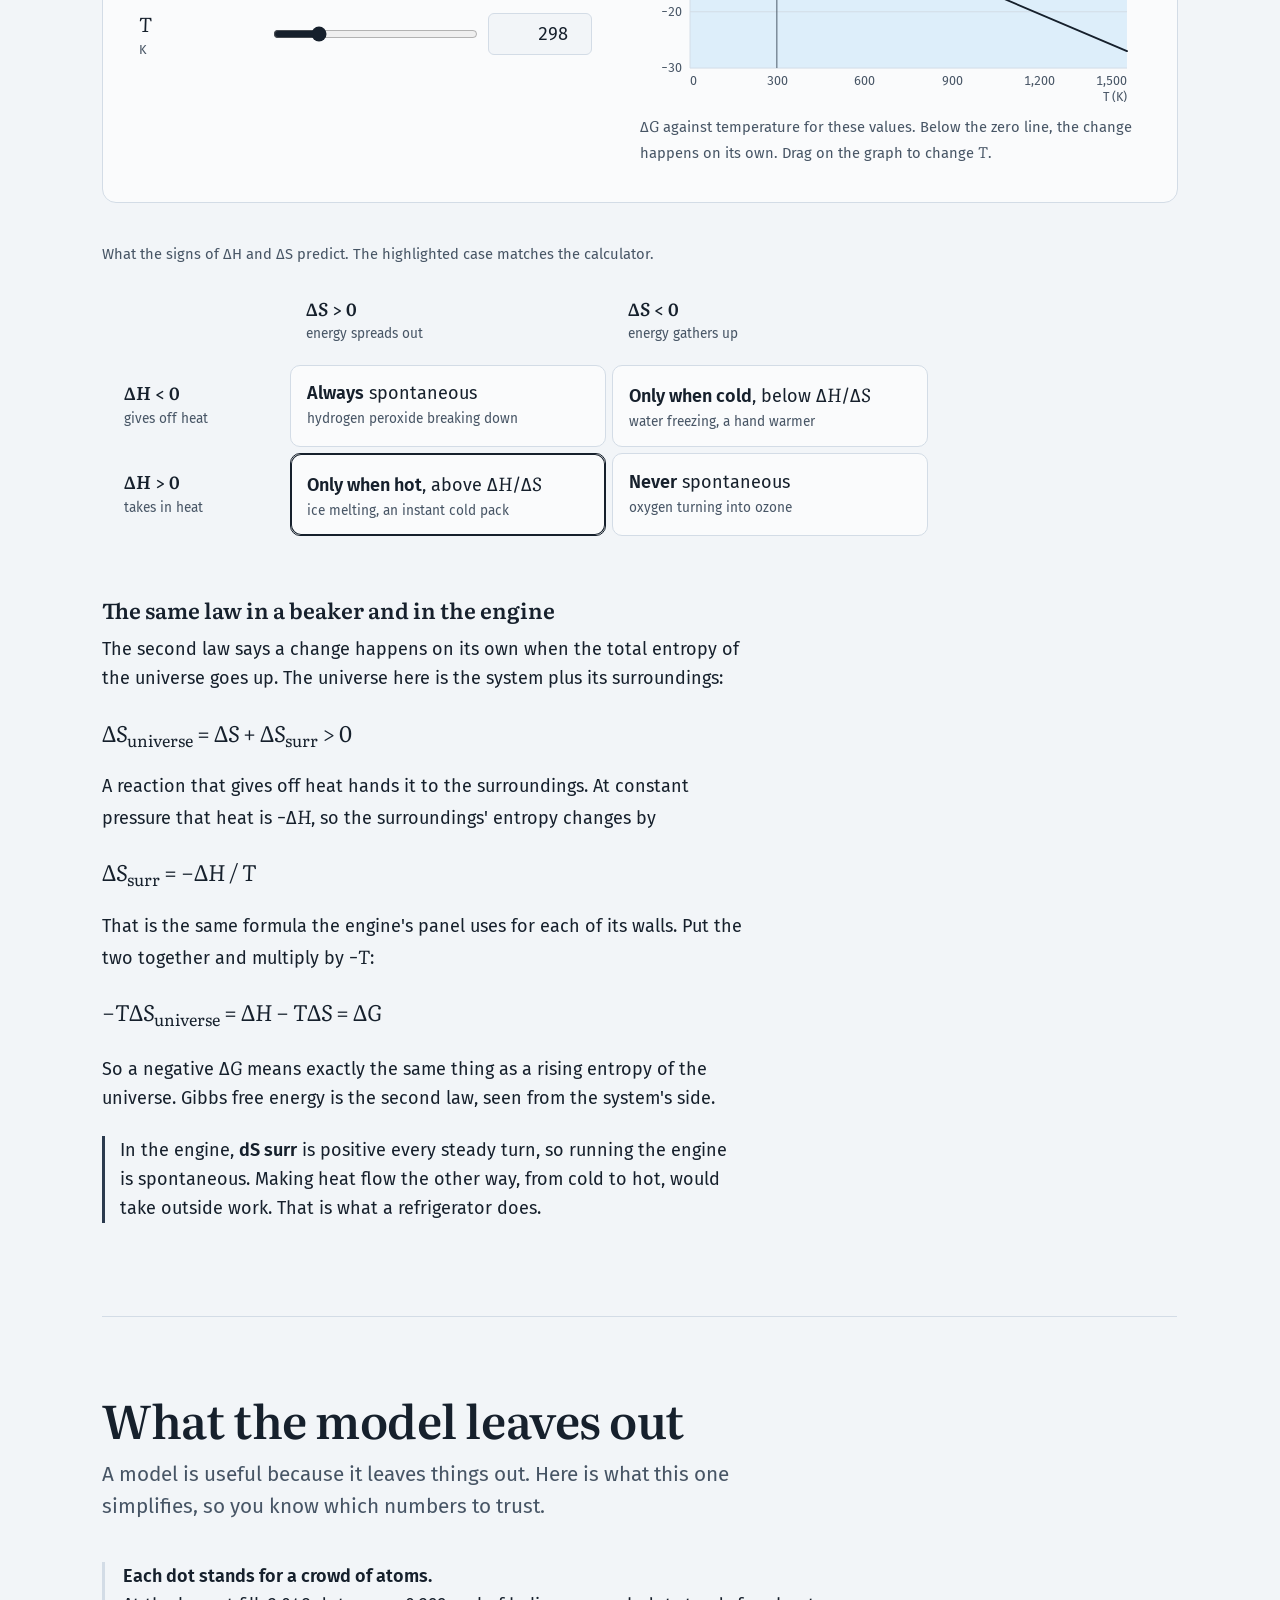
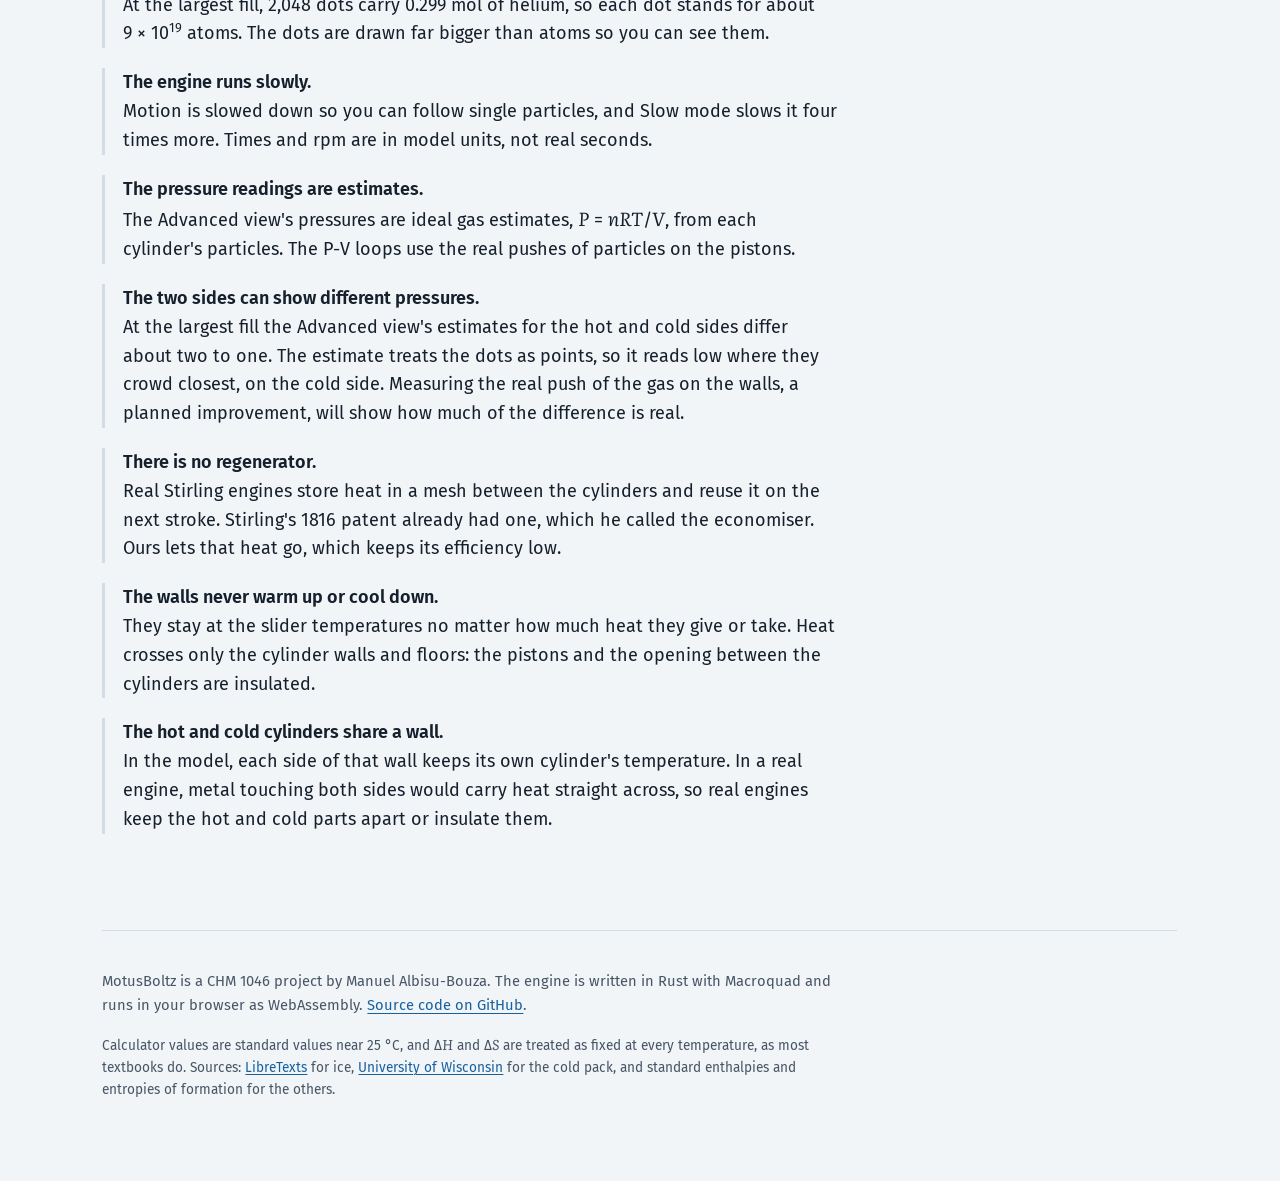
==== commit ee227728: "v0.8.1: add fire and ice at the reservoirs and a glowing background Draw the two reservoirs on the s" ====
--- a/web/index.html
+++ b/web/index.html
@@ -72,13 +72,17 @@
             <li>Click the engine, so your keys go to it.</li>
             <li>Drag <b>Hot side</b> up and <b>Cold side</b> down, with the sliders on the right. Any big
               difference works, and the bigger it is, the faster the engine runs: 1200&nbsp;K and
-              100&nbsp;K is the fastest.</li>
+              100&nbsp;K is the fastest. The flames around the hot cylinder and the ice around the cold
+              one grow with each setting.</li>
             <li>Press <kbd>Enter</kbd> or the <b>Start the engine</b> button under the engine. This gives
               the wheel a single push to get it moving. From then on, only the gas keeps it going, and the
               button goes away until the wheel stops again.</li>
             <li>Watch for a minute or two. One full turn takes about 16 seconds, and the readings for
               each law appear in the panel on the left after the first full turn.</li>
           </ol>
+          <p class="aside">The flames and the ice stand for the hot and cold sides, which are part of the
+            surroundings, not the gas. A real Stirling engine is heated by a burner, the sun or waste
+            heat, and cooled by water or air, rather than by open flames and ice.</p>
         </div>
 
         <figure class="diagram">
@@ -239,8 +243,8 @@
           <dt>System and surroundings</dt>
           <dd>
             <p>The system is whatever you are studying. Everything else is the surroundings.</p>
-            <p class="in-engine">The system is the helium gas. The hot wall, the cold wall, the pistons and
-              the wheel are all surroundings.</p>
+            <p class="in-engine">The system is the helium gas. The hot wall and its flames, the cold wall and
+              its ice, the pistons and the wheel are all surroundings.</p>
             <p class="everyday">In a pot of soup, the soup is the system. The pot, the stove and the kitchen
               are the surroundings.</p>
           </dd>
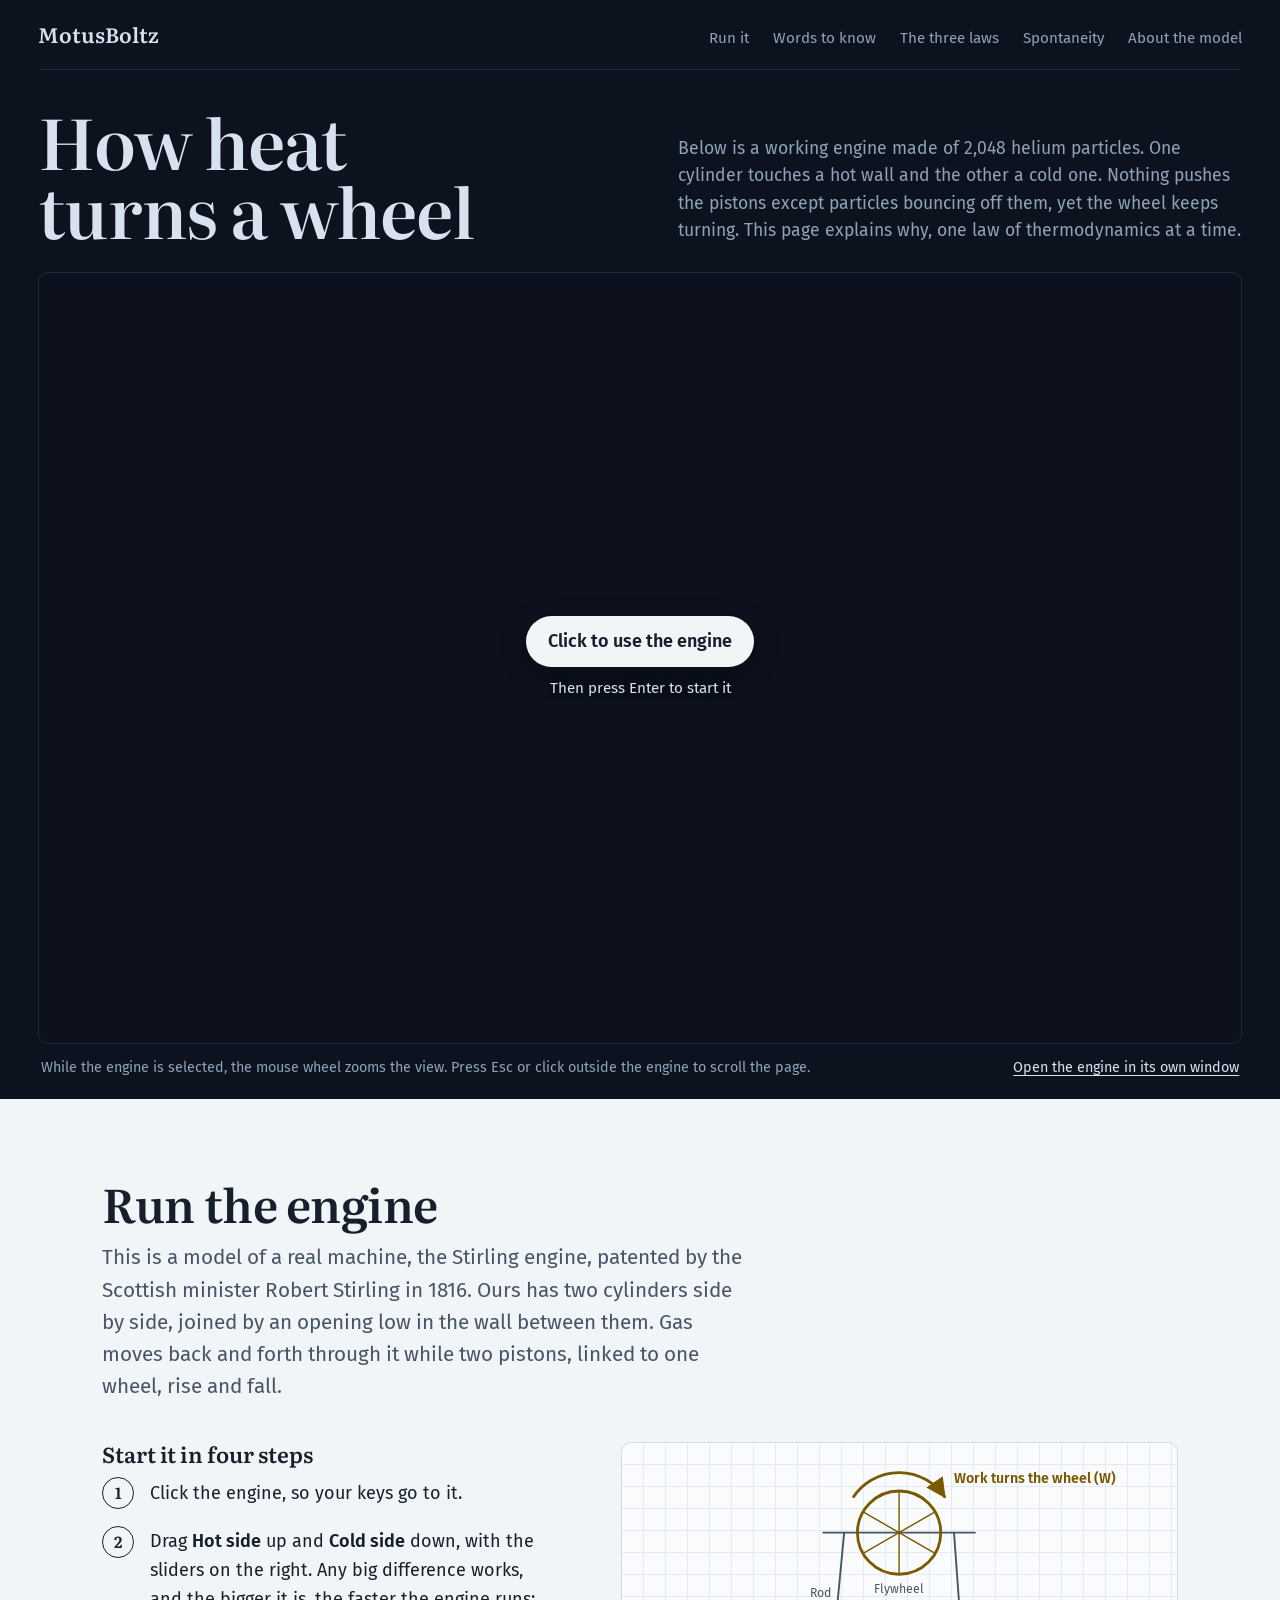
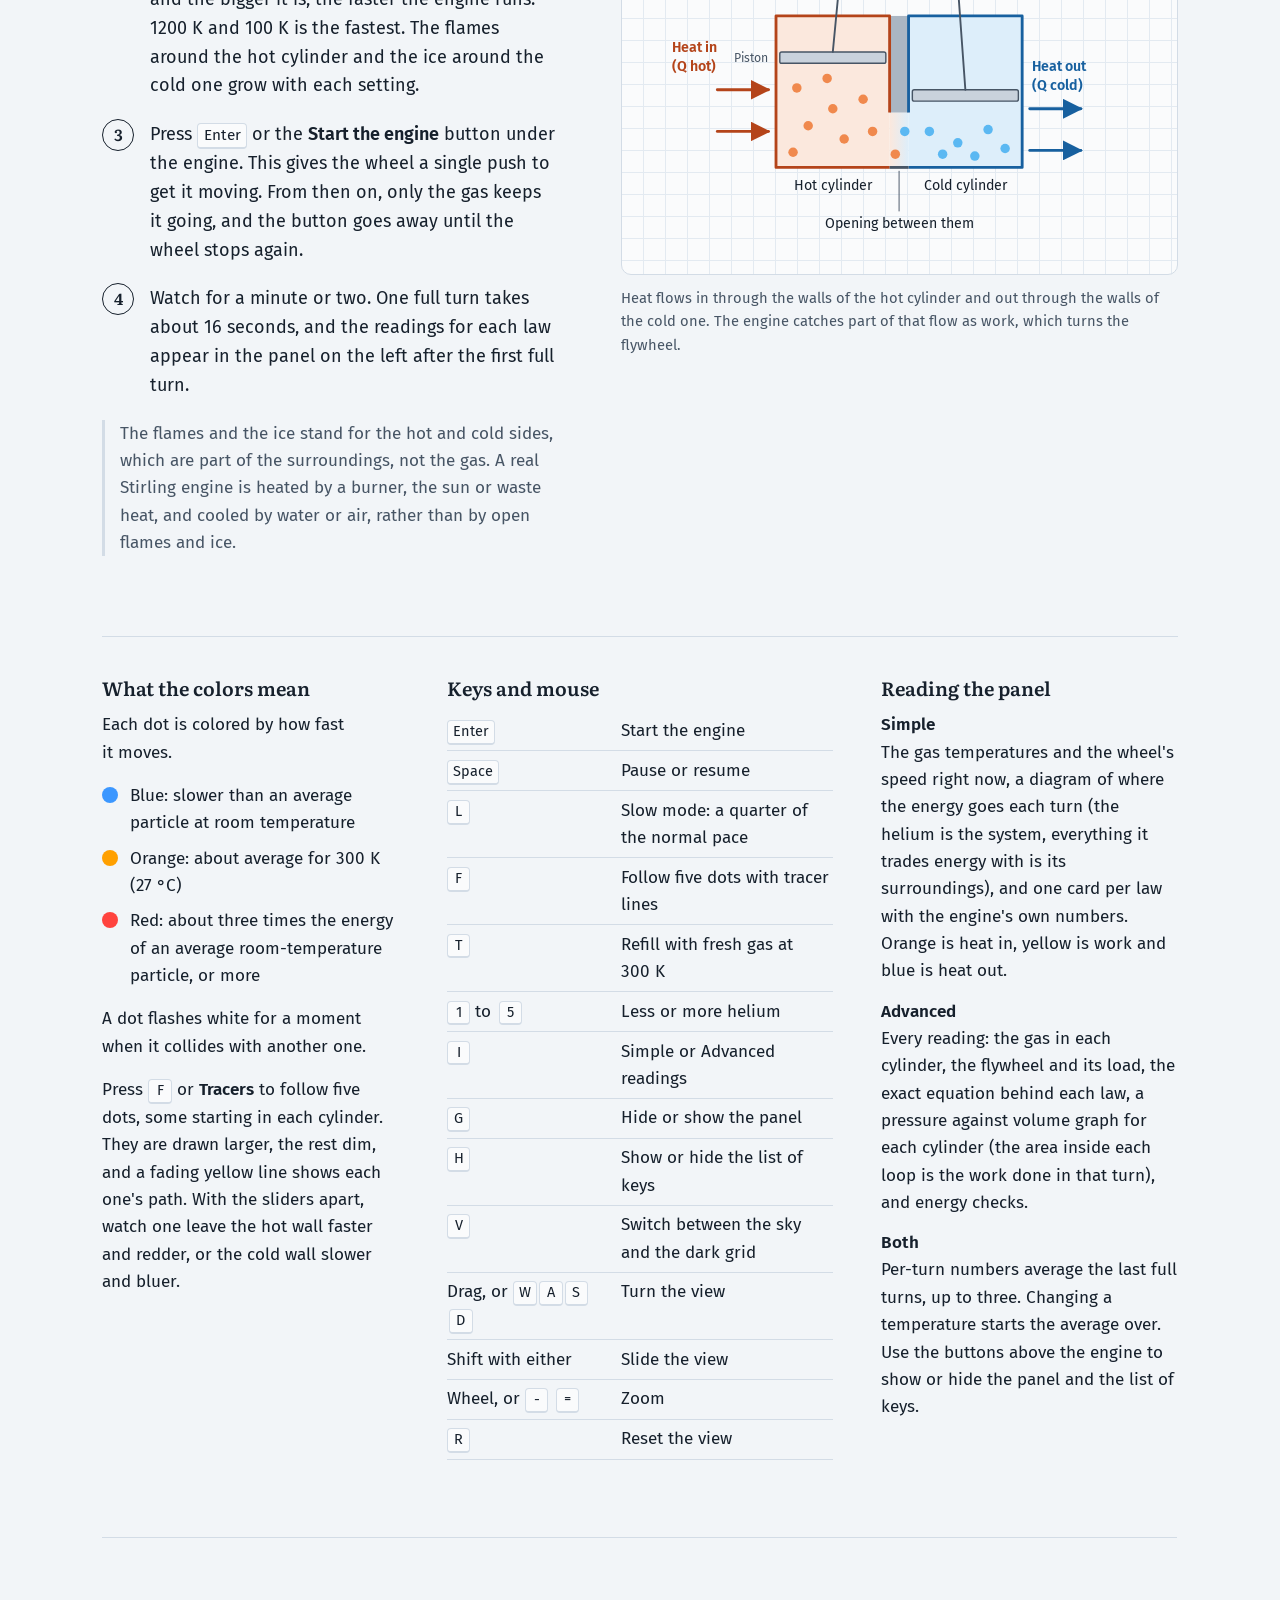
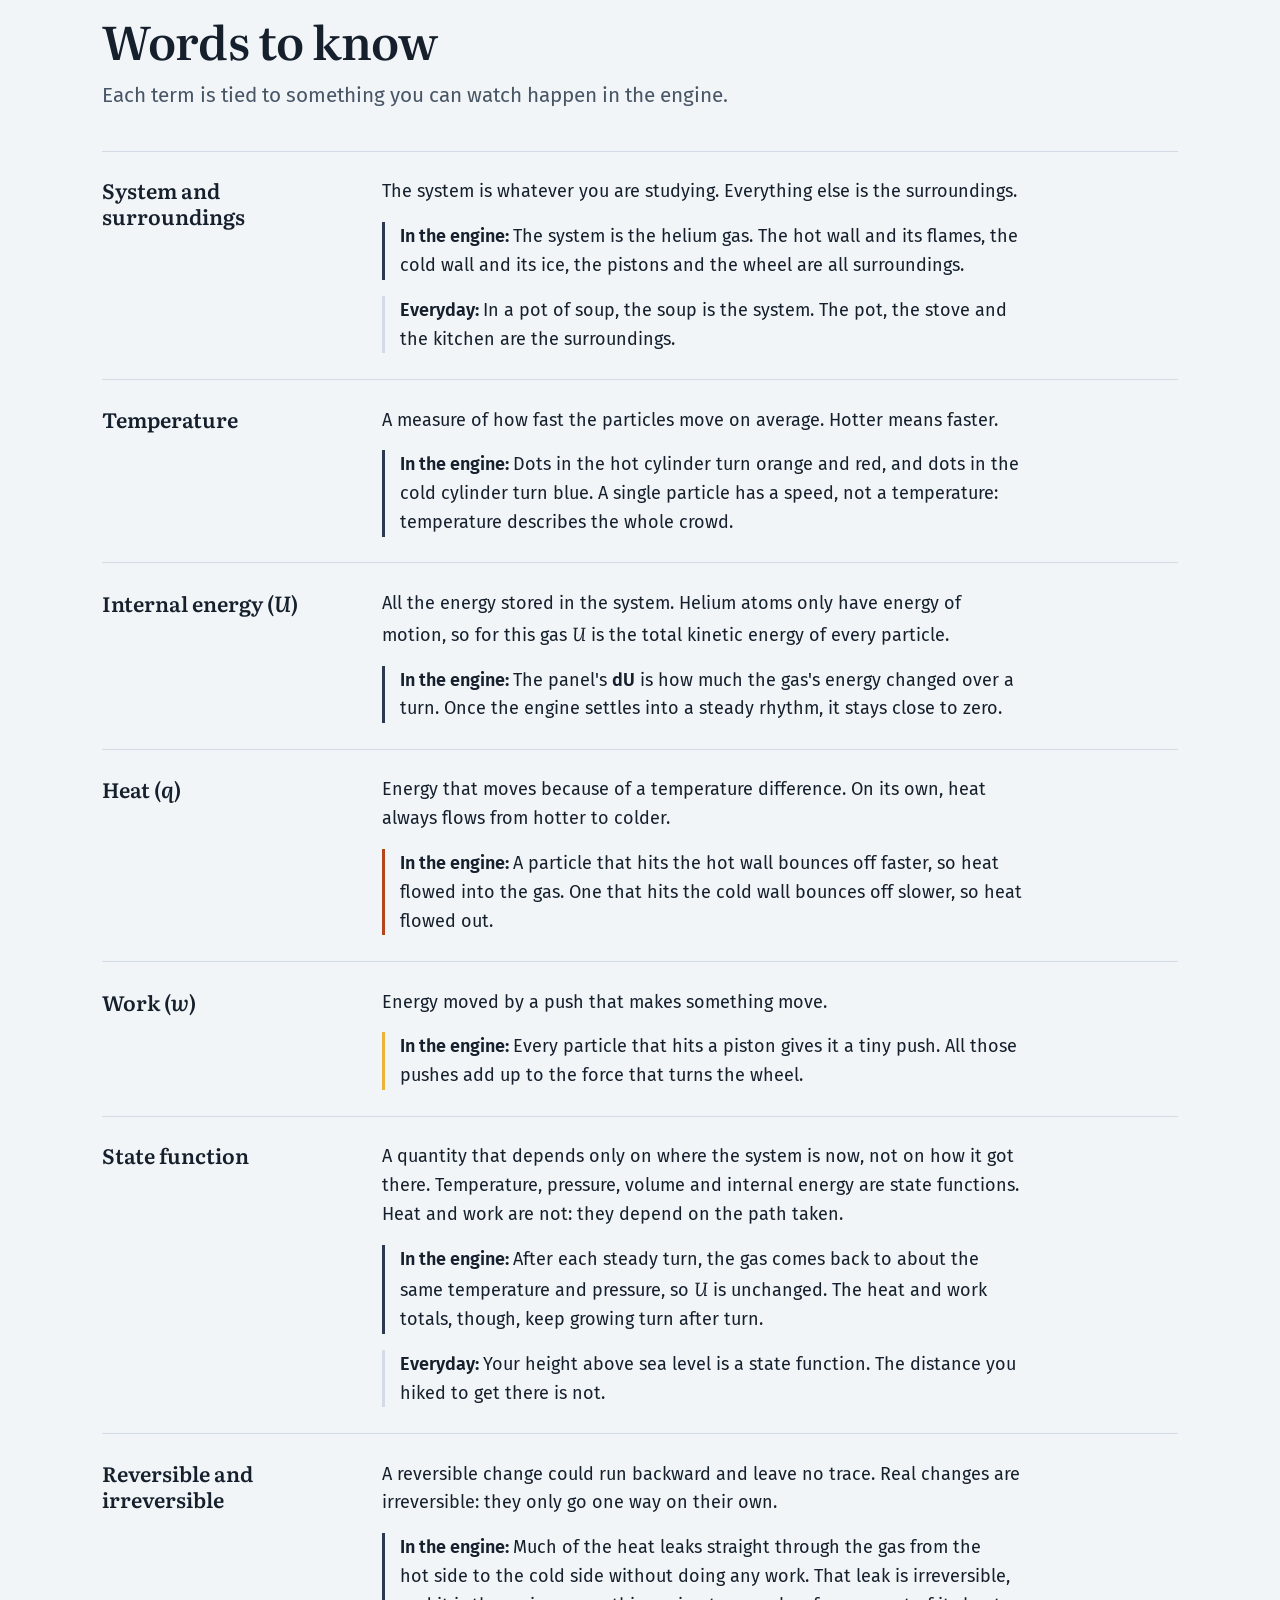
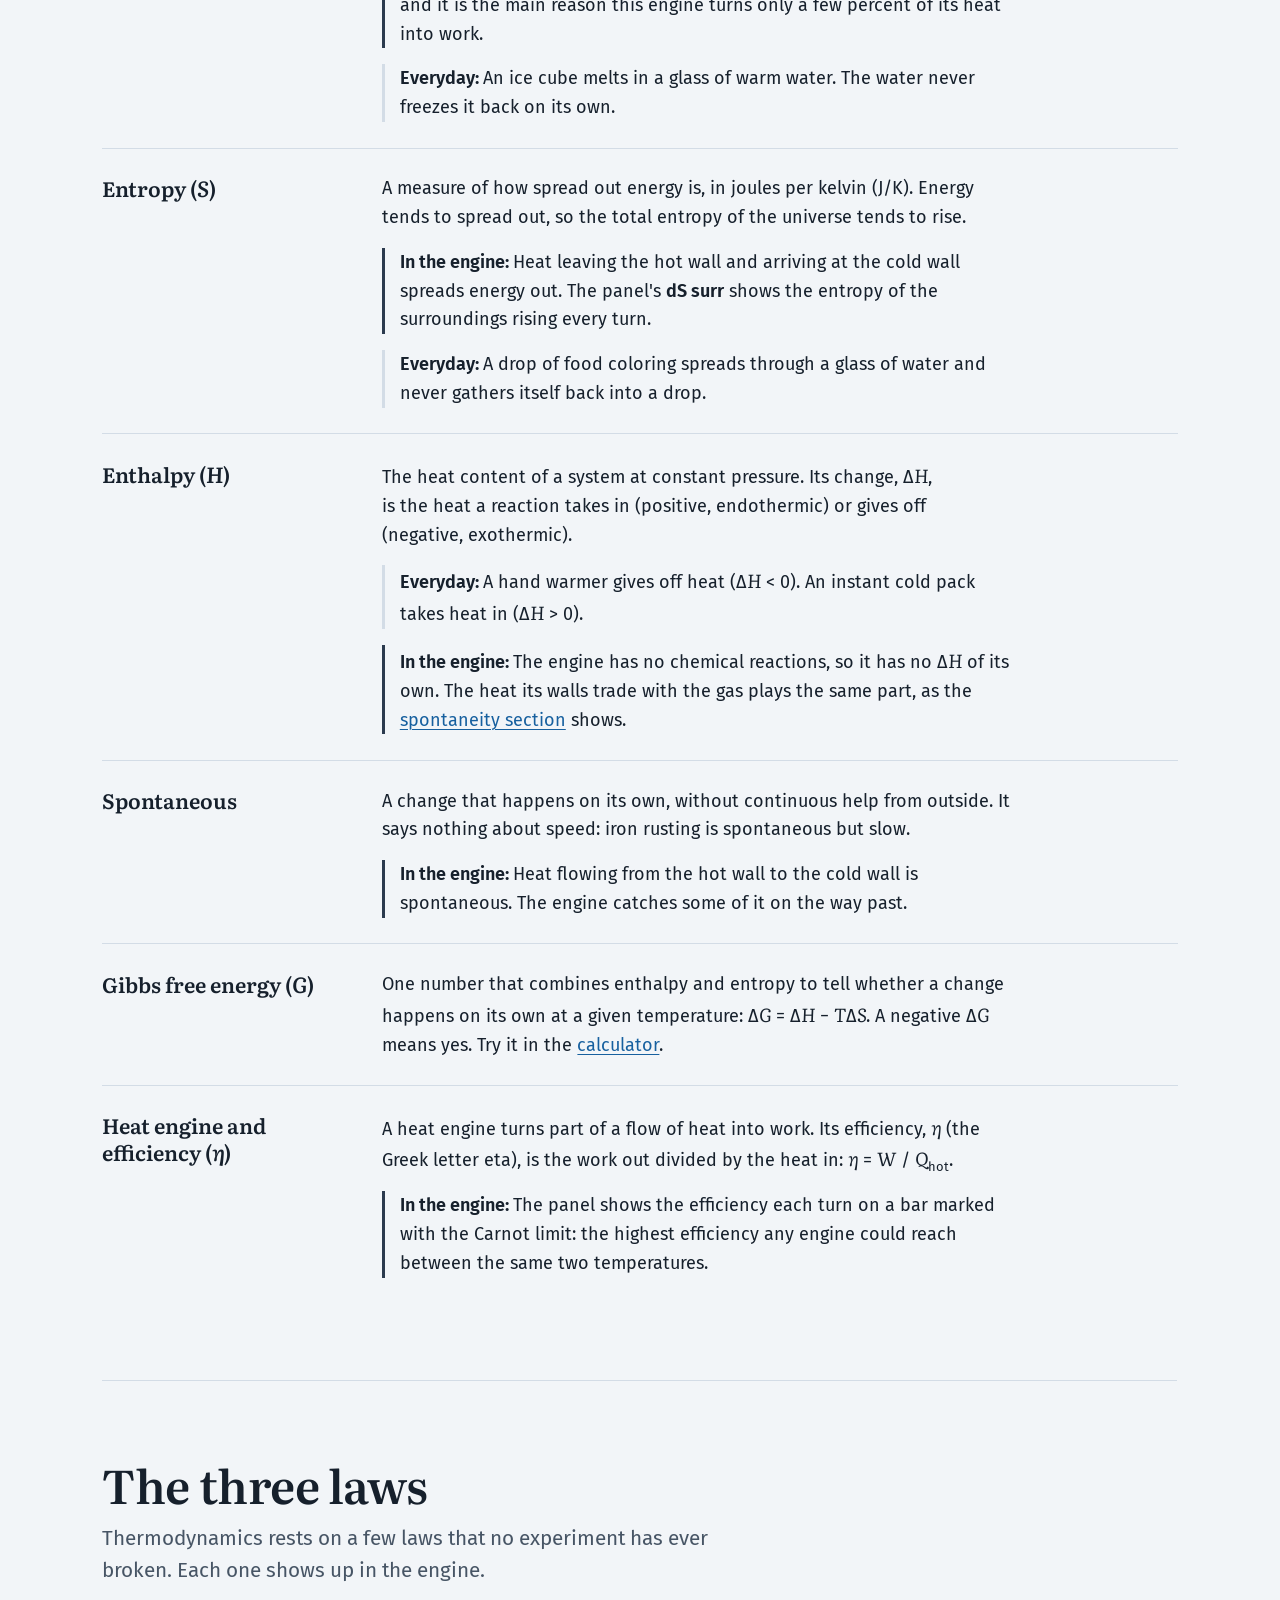
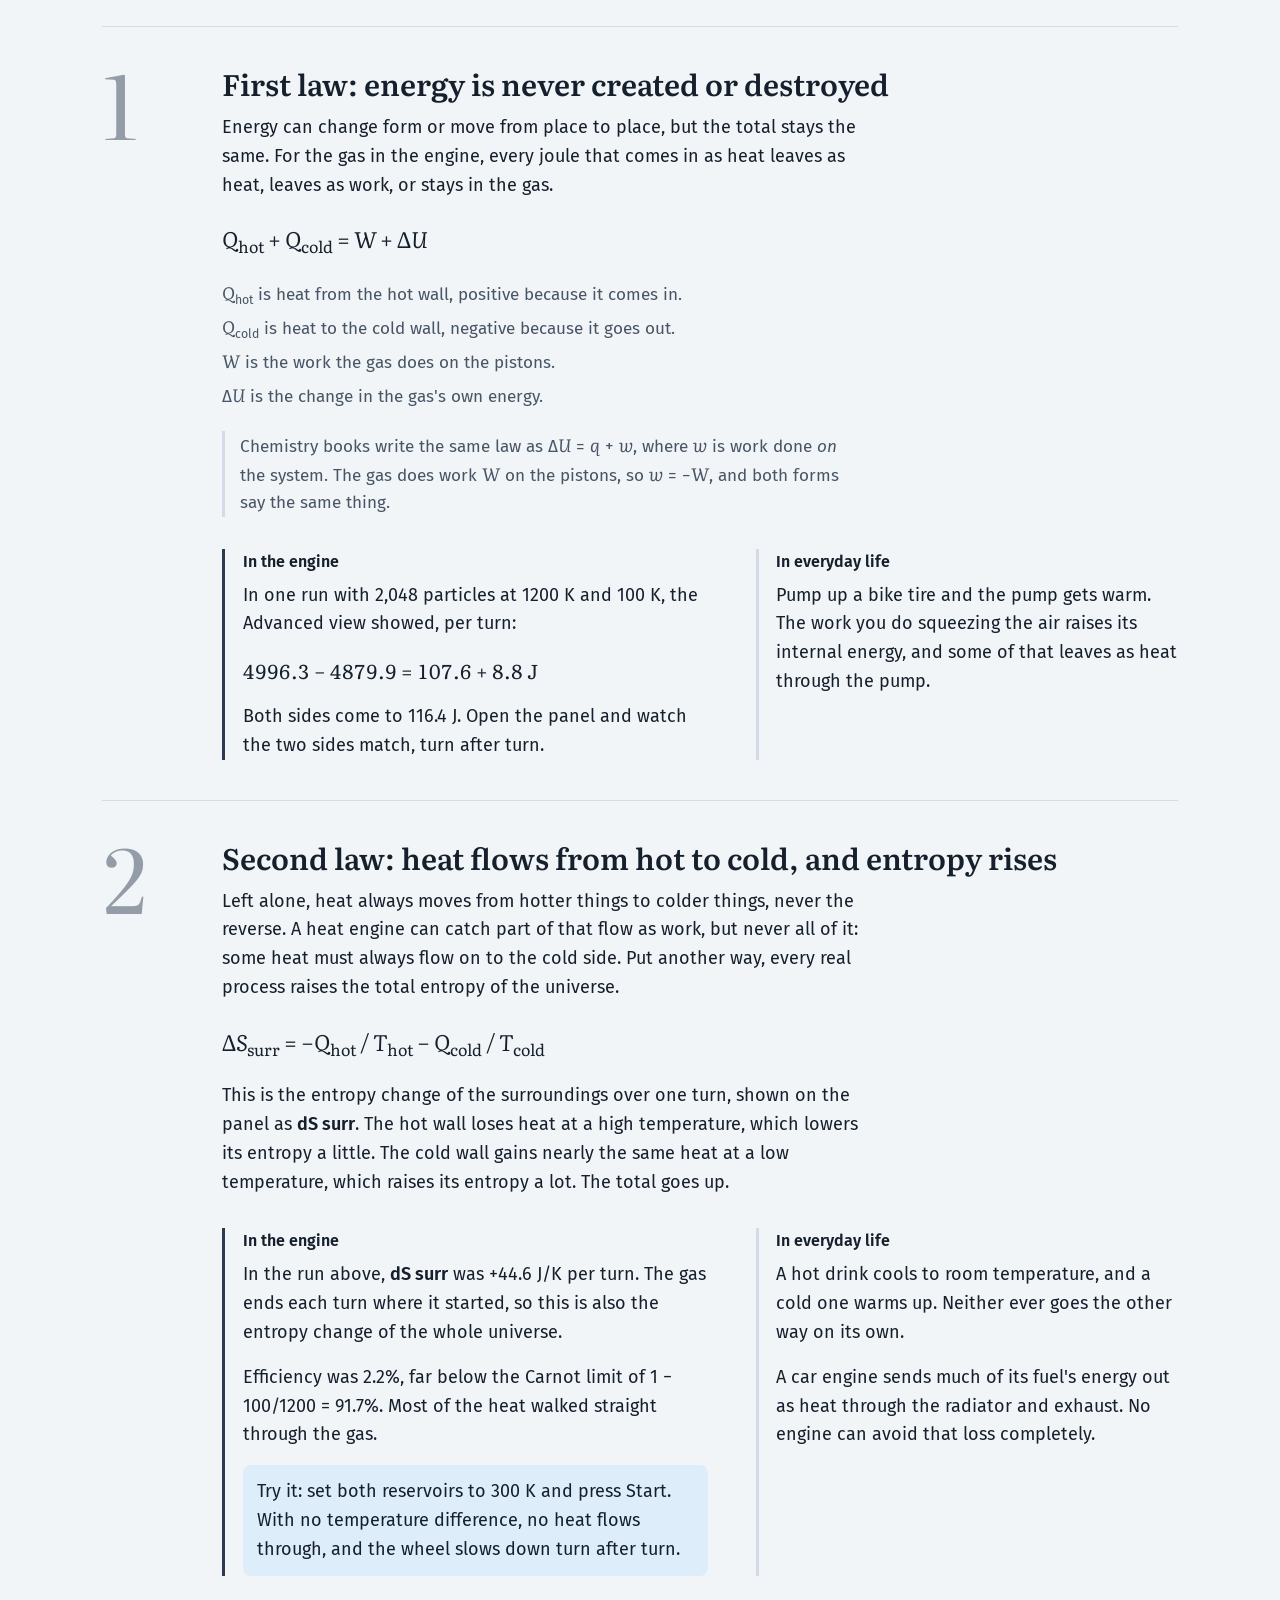
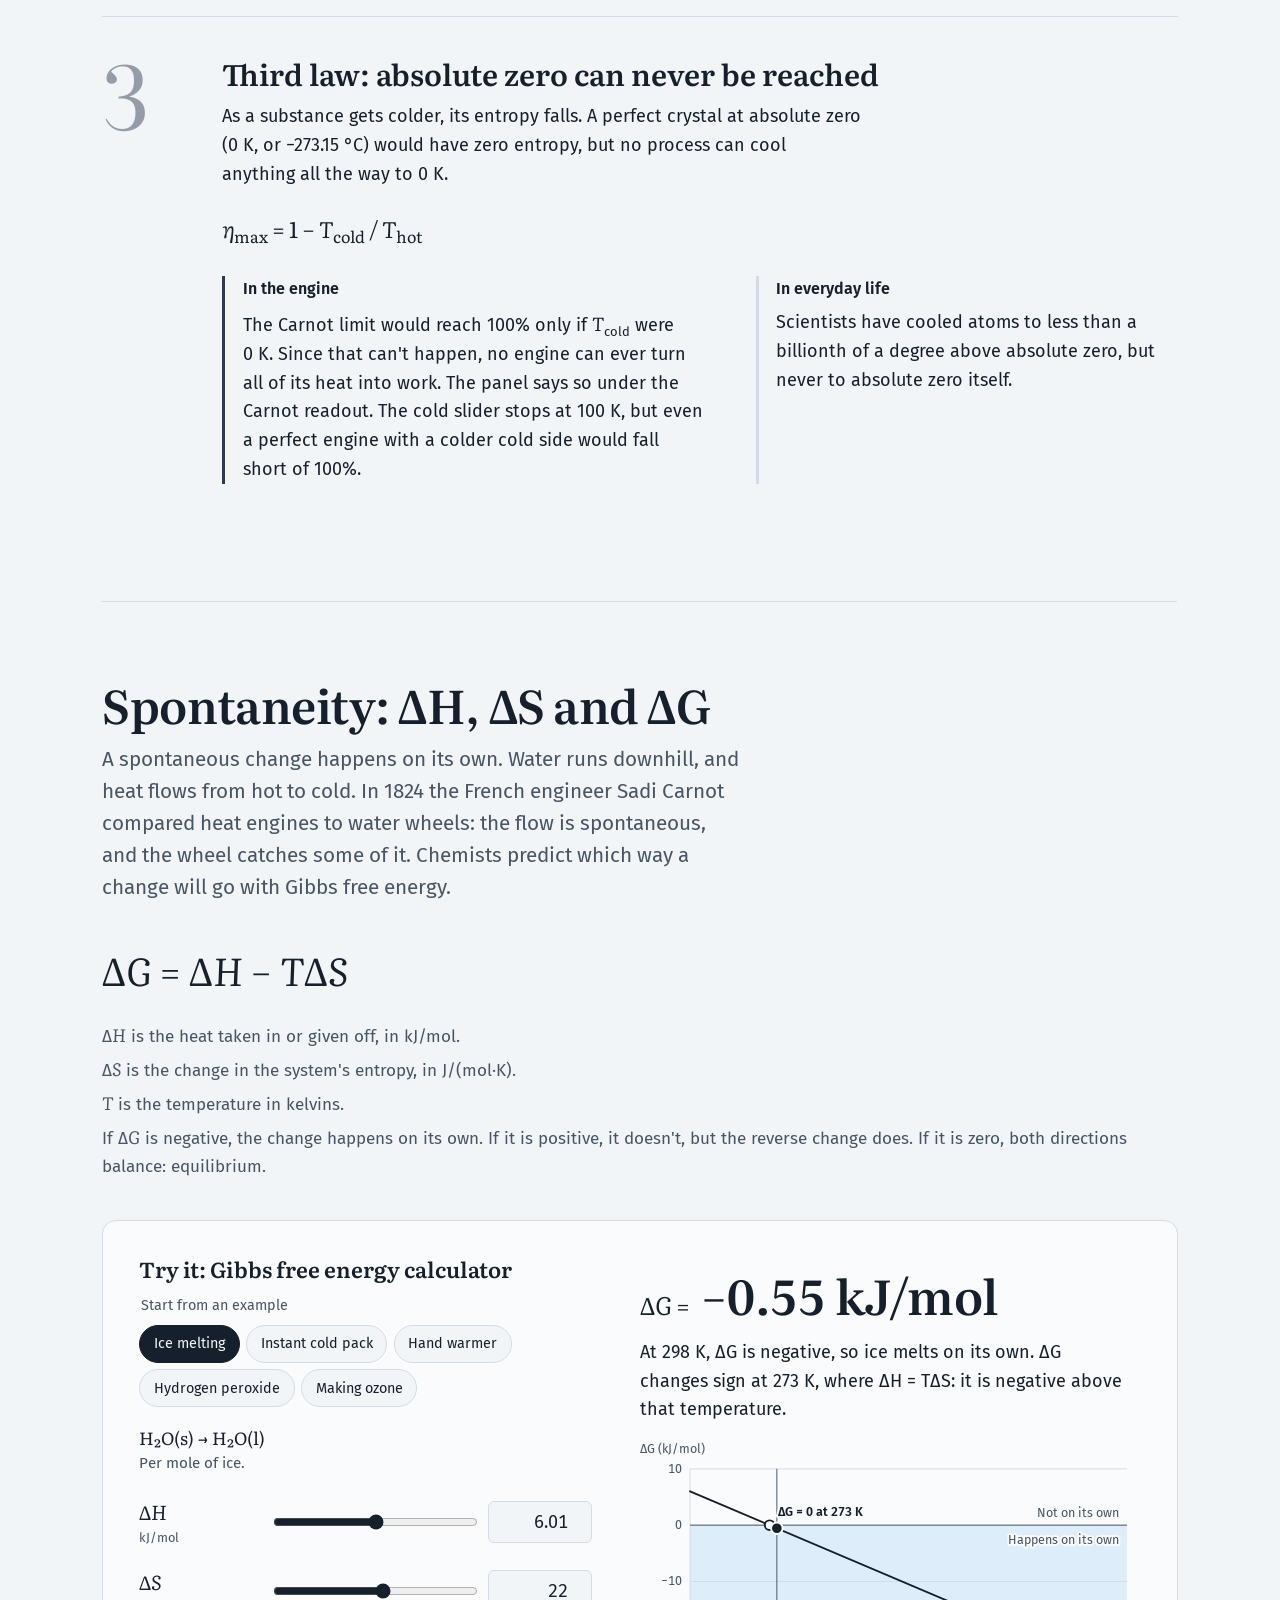
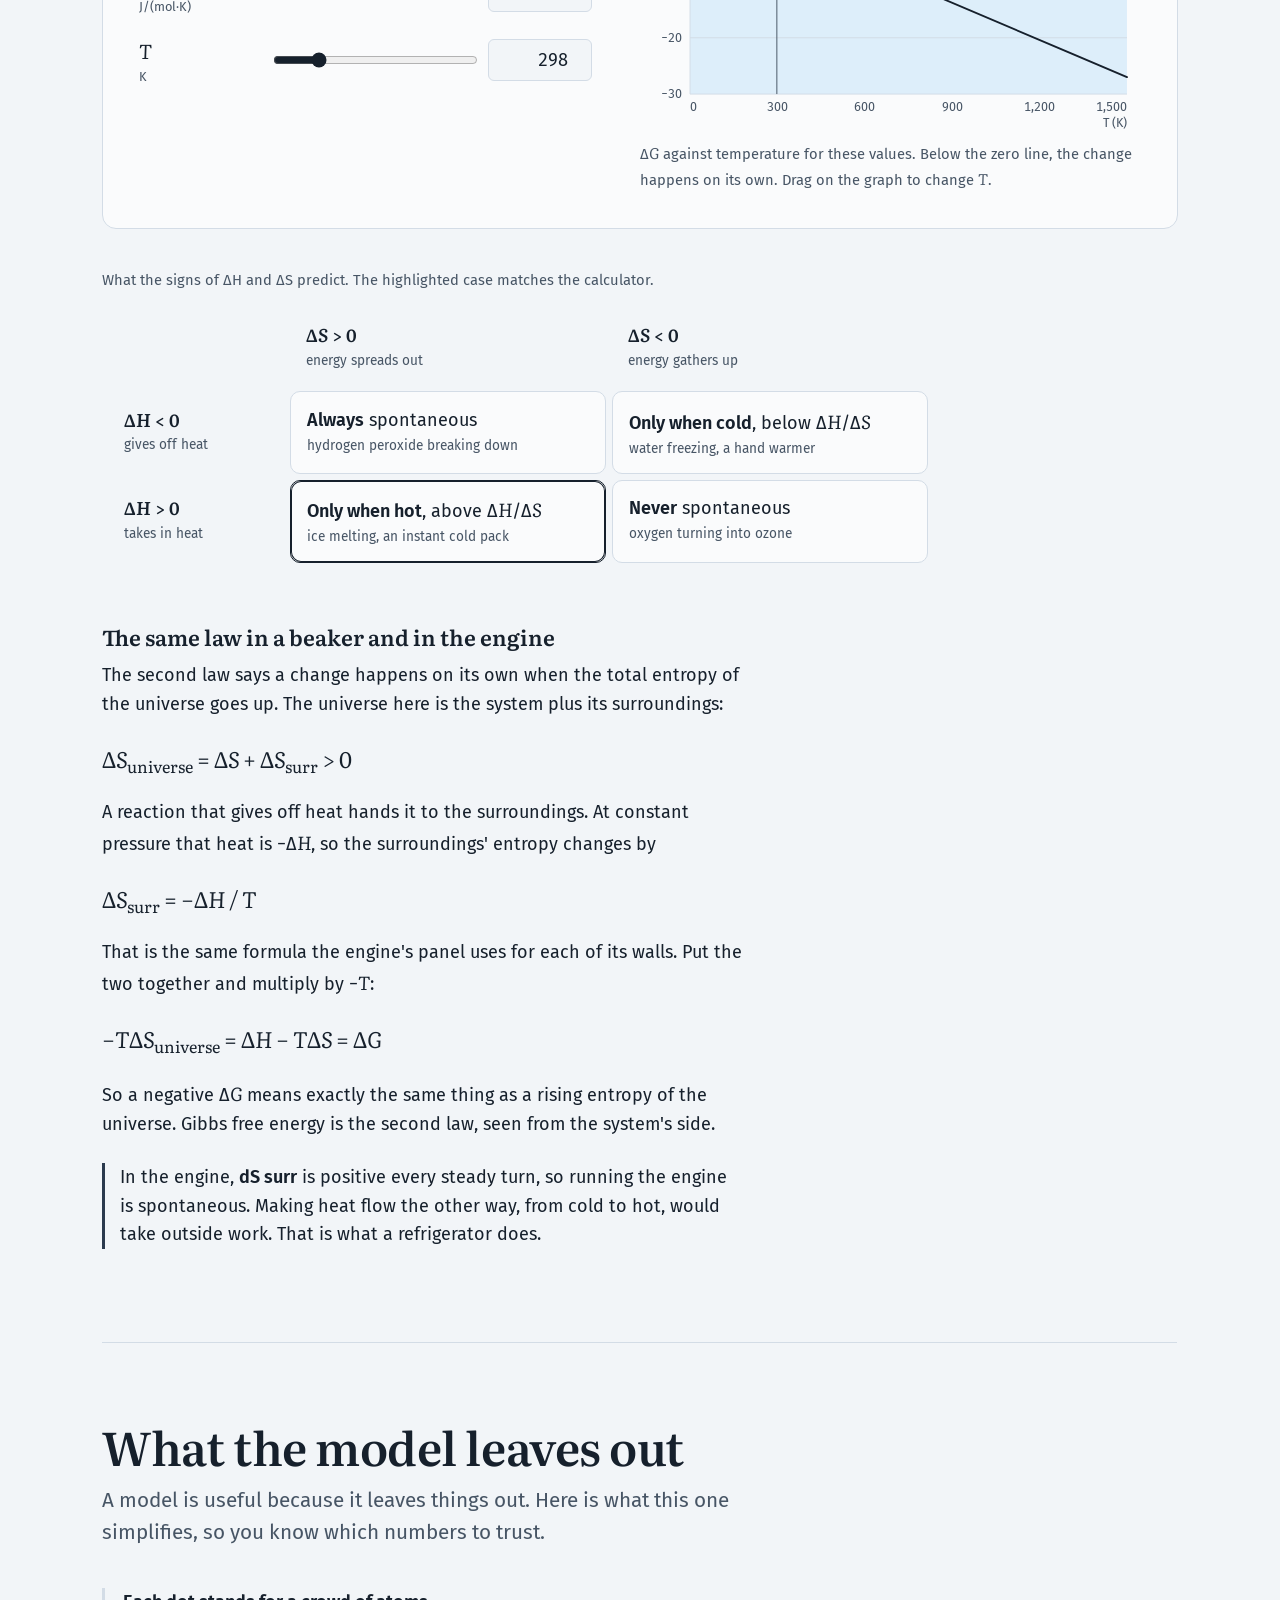
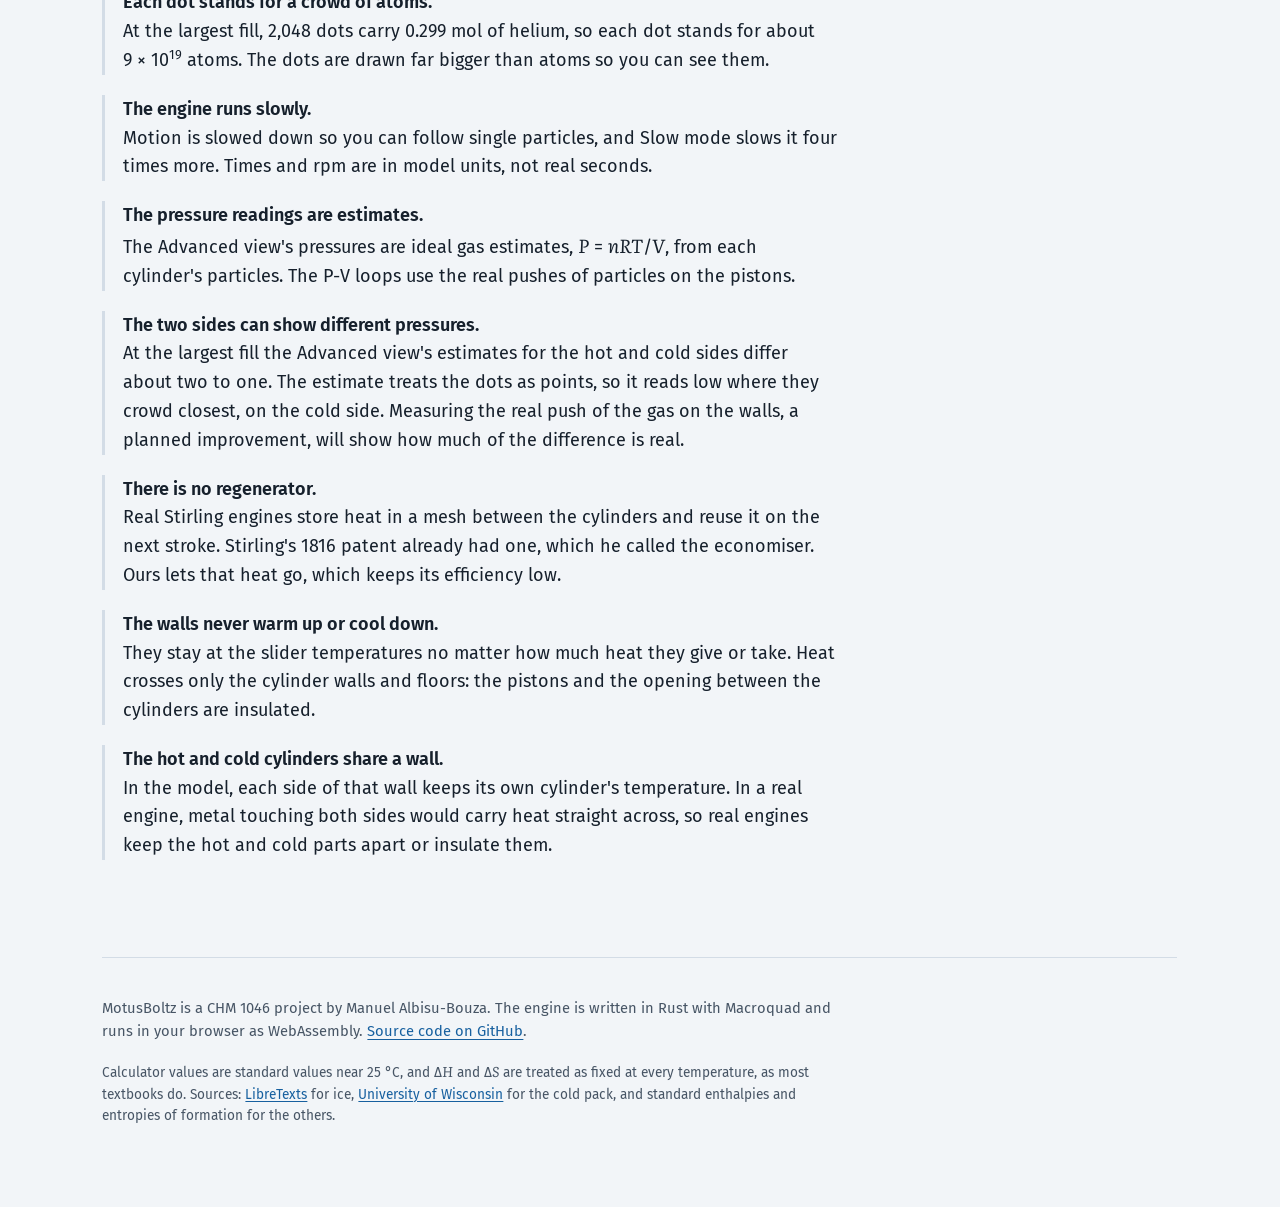
==== commit fdc9bec0: "v0.8.3: add a sky scenery and a Dreamcast-style look Set the engine in the sky: a blue sky with drif" ====
--- a/web/index.html
+++ b/web/index.html
@@ -204,6 +204,7 @@
               <tr><th scope="row"><kbd>I</kbd></th><td>Simple or Advanced readings</td></tr>
               <tr><th scope="row"><kbd>G</kbd></th><td>Hide or show the panel</td></tr>
               <tr><th scope="row"><kbd>H</kbd></th><td>Show or hide the list of keys</td></tr>
+              <tr><th scope="row"><kbd>V</kbd></th><td>Switch between the sky and the dark grid</td></tr>
               <tr><th scope="row">Drag, or <kbd>W</kbd><kbd>A</kbd><kbd>S</kbd><kbd>D</kbd></th><td>Turn the
                   view</td></tr>
               <tr><th scope="row">Shift with either</th><td>Slide the view</td></tr>
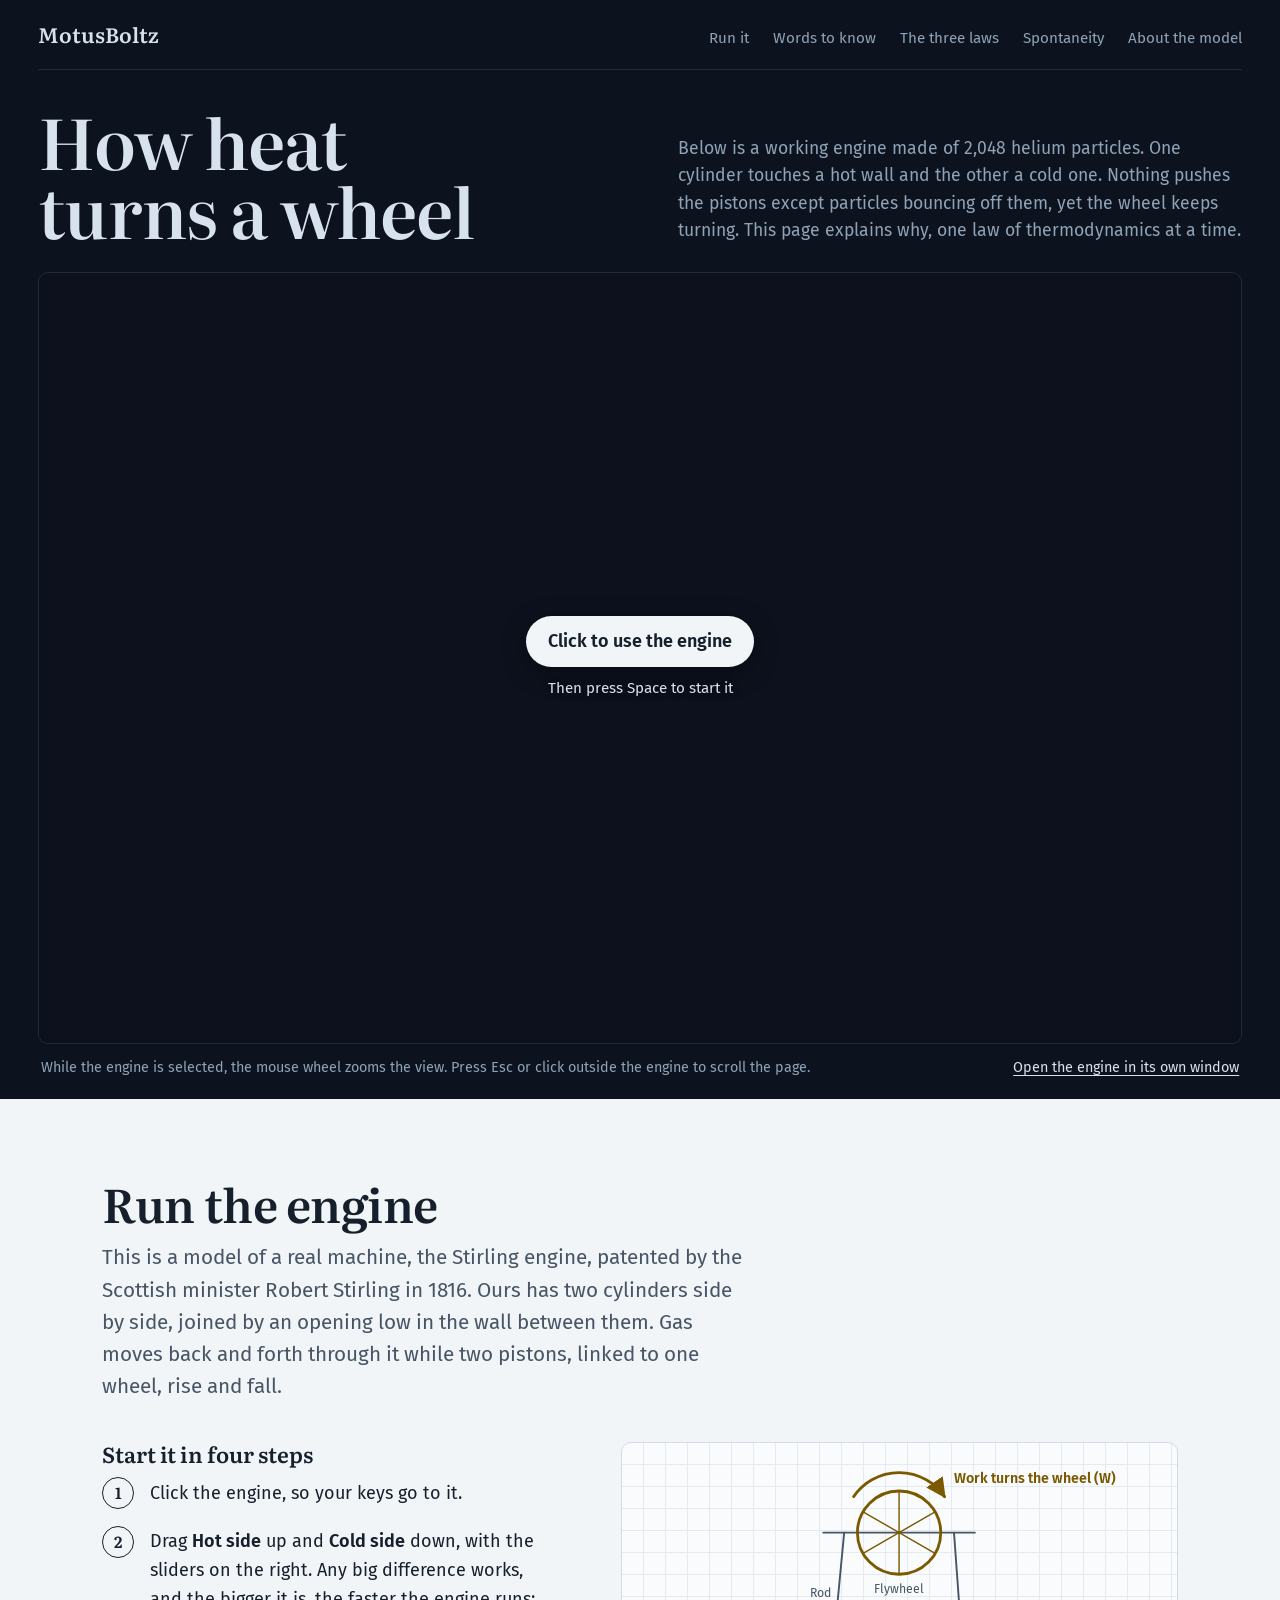
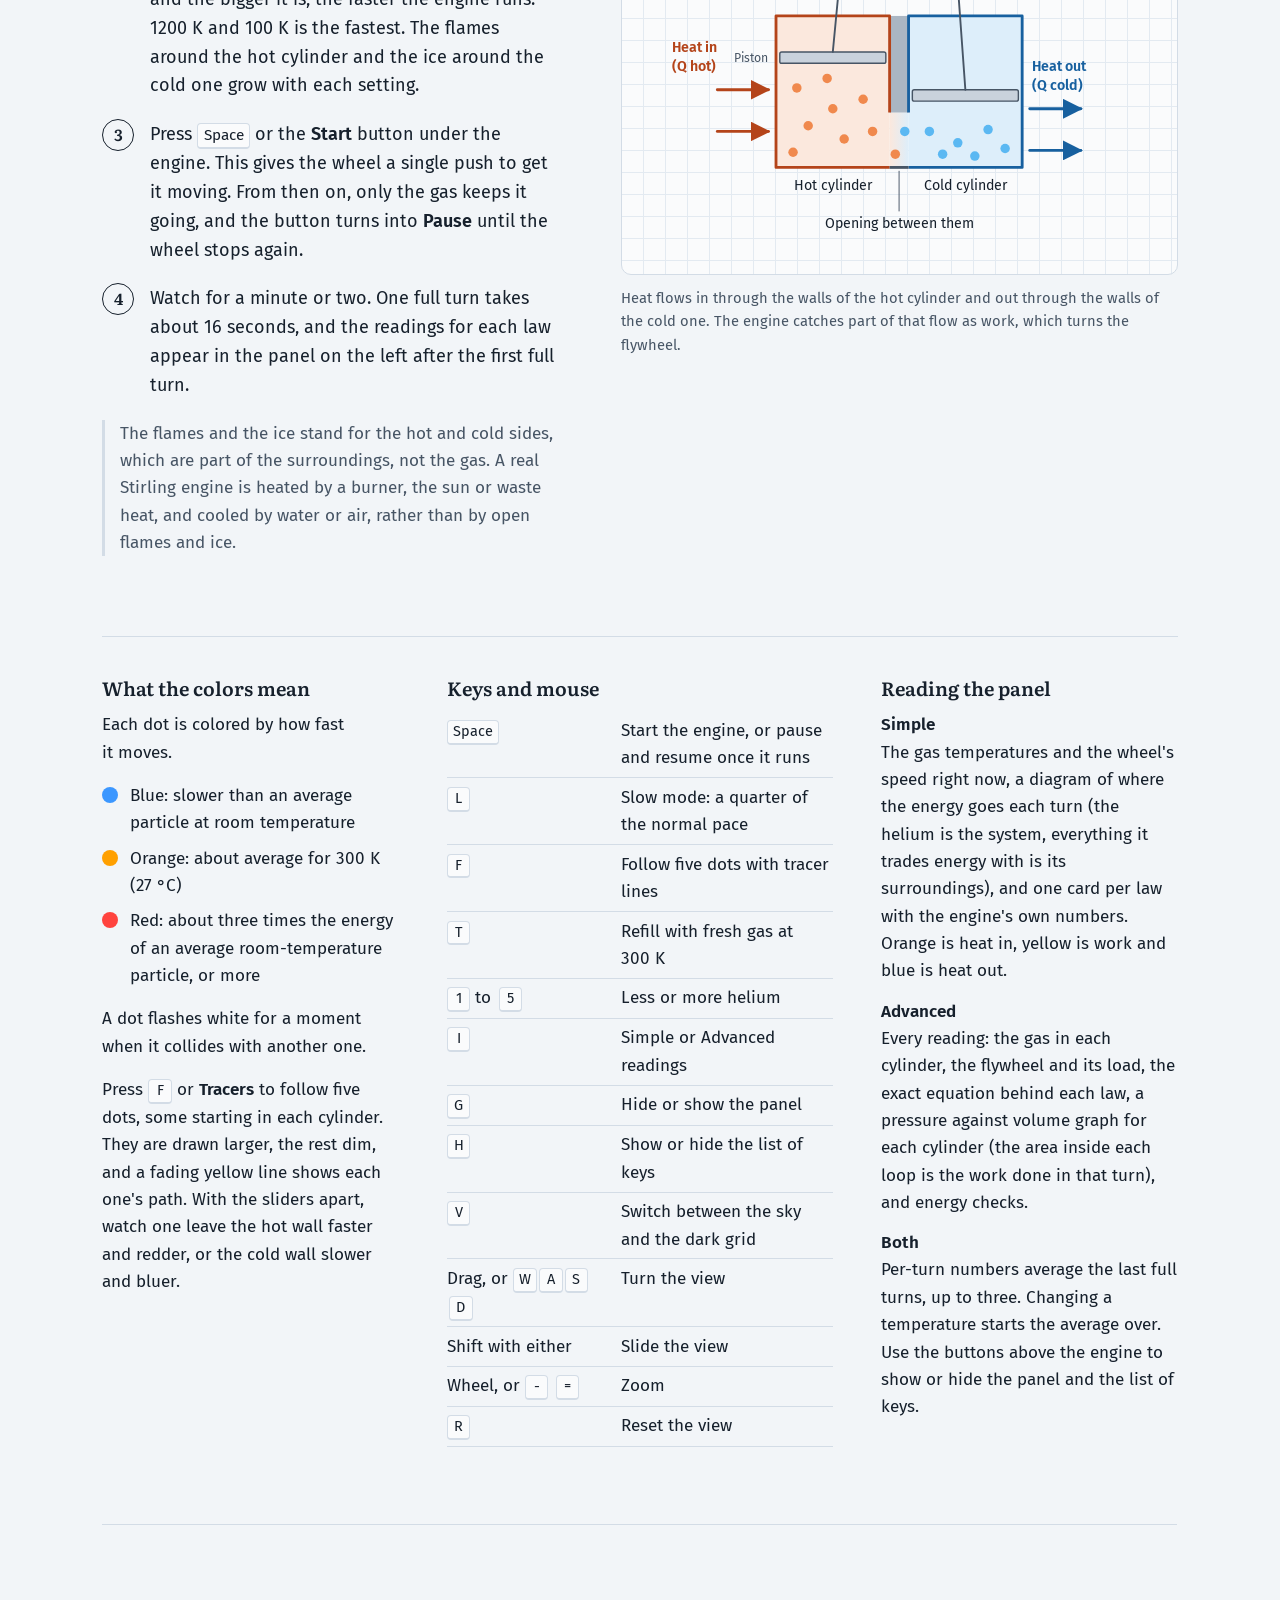
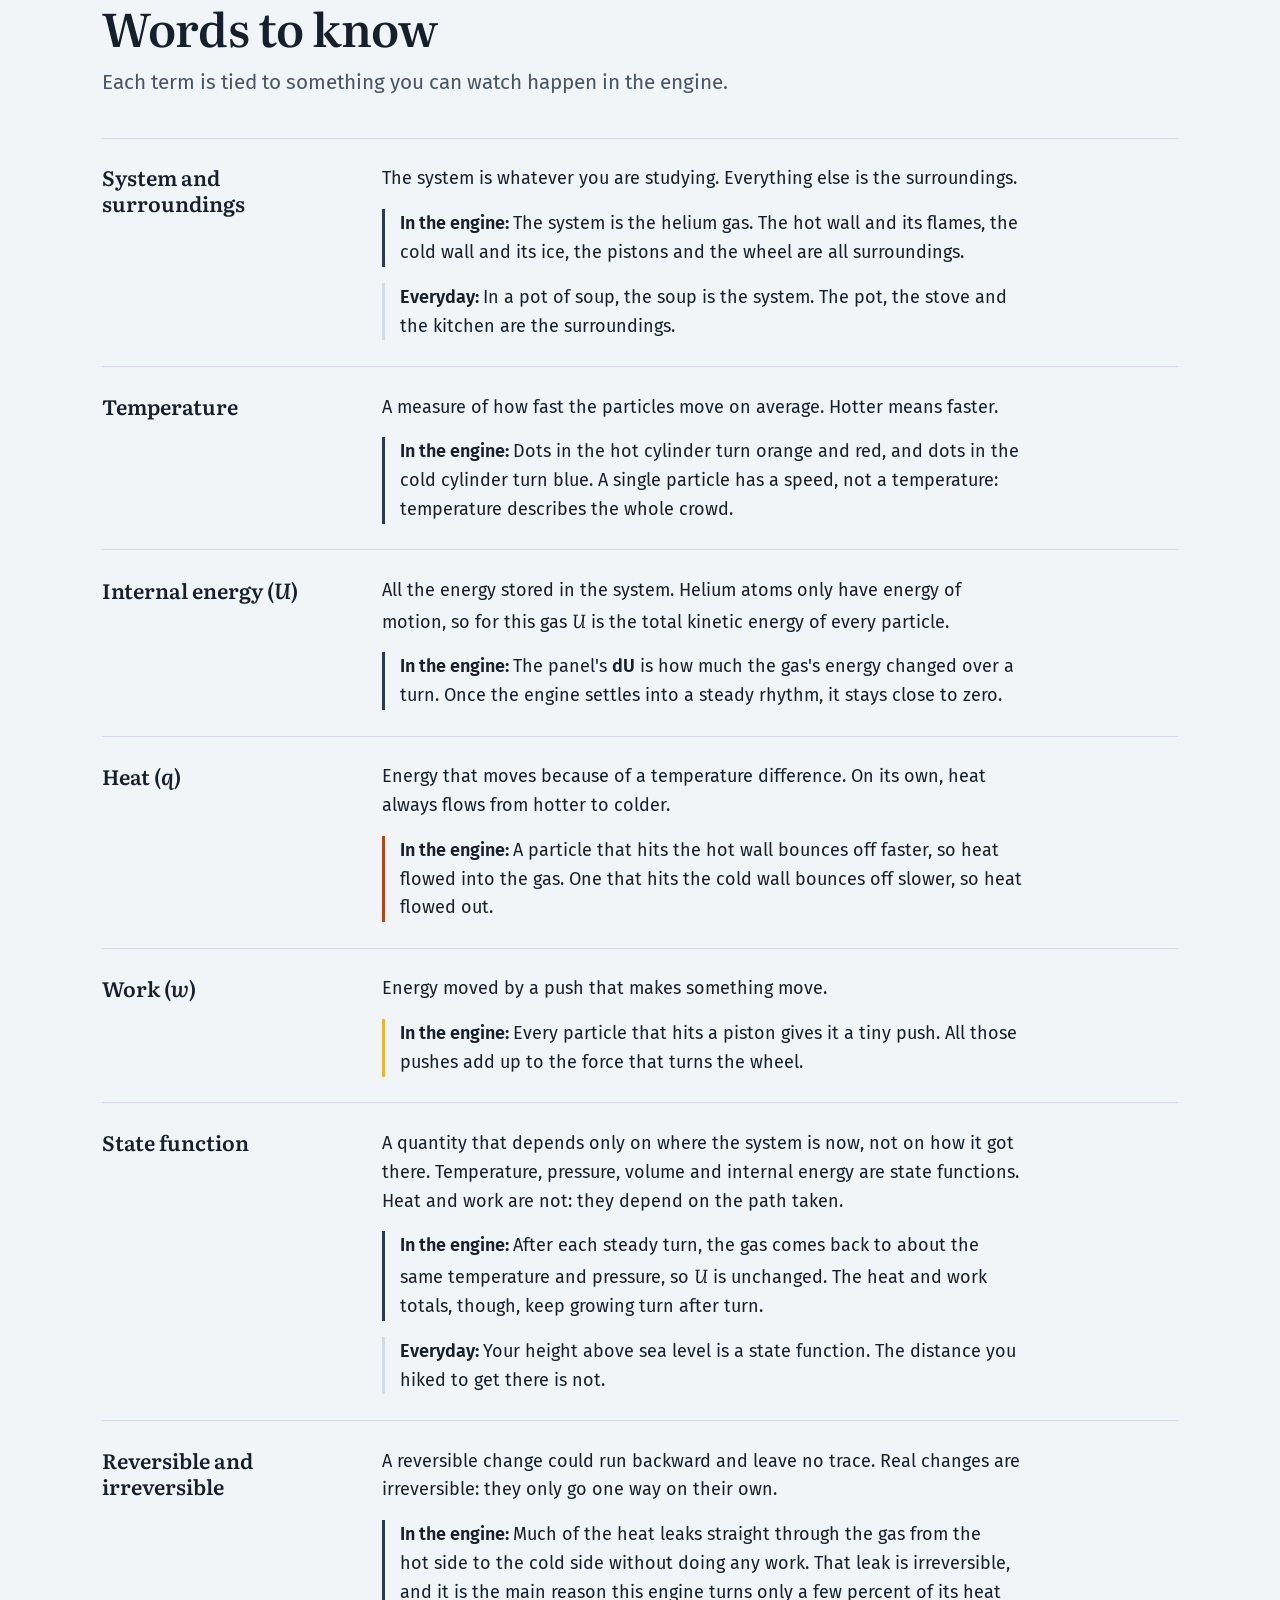
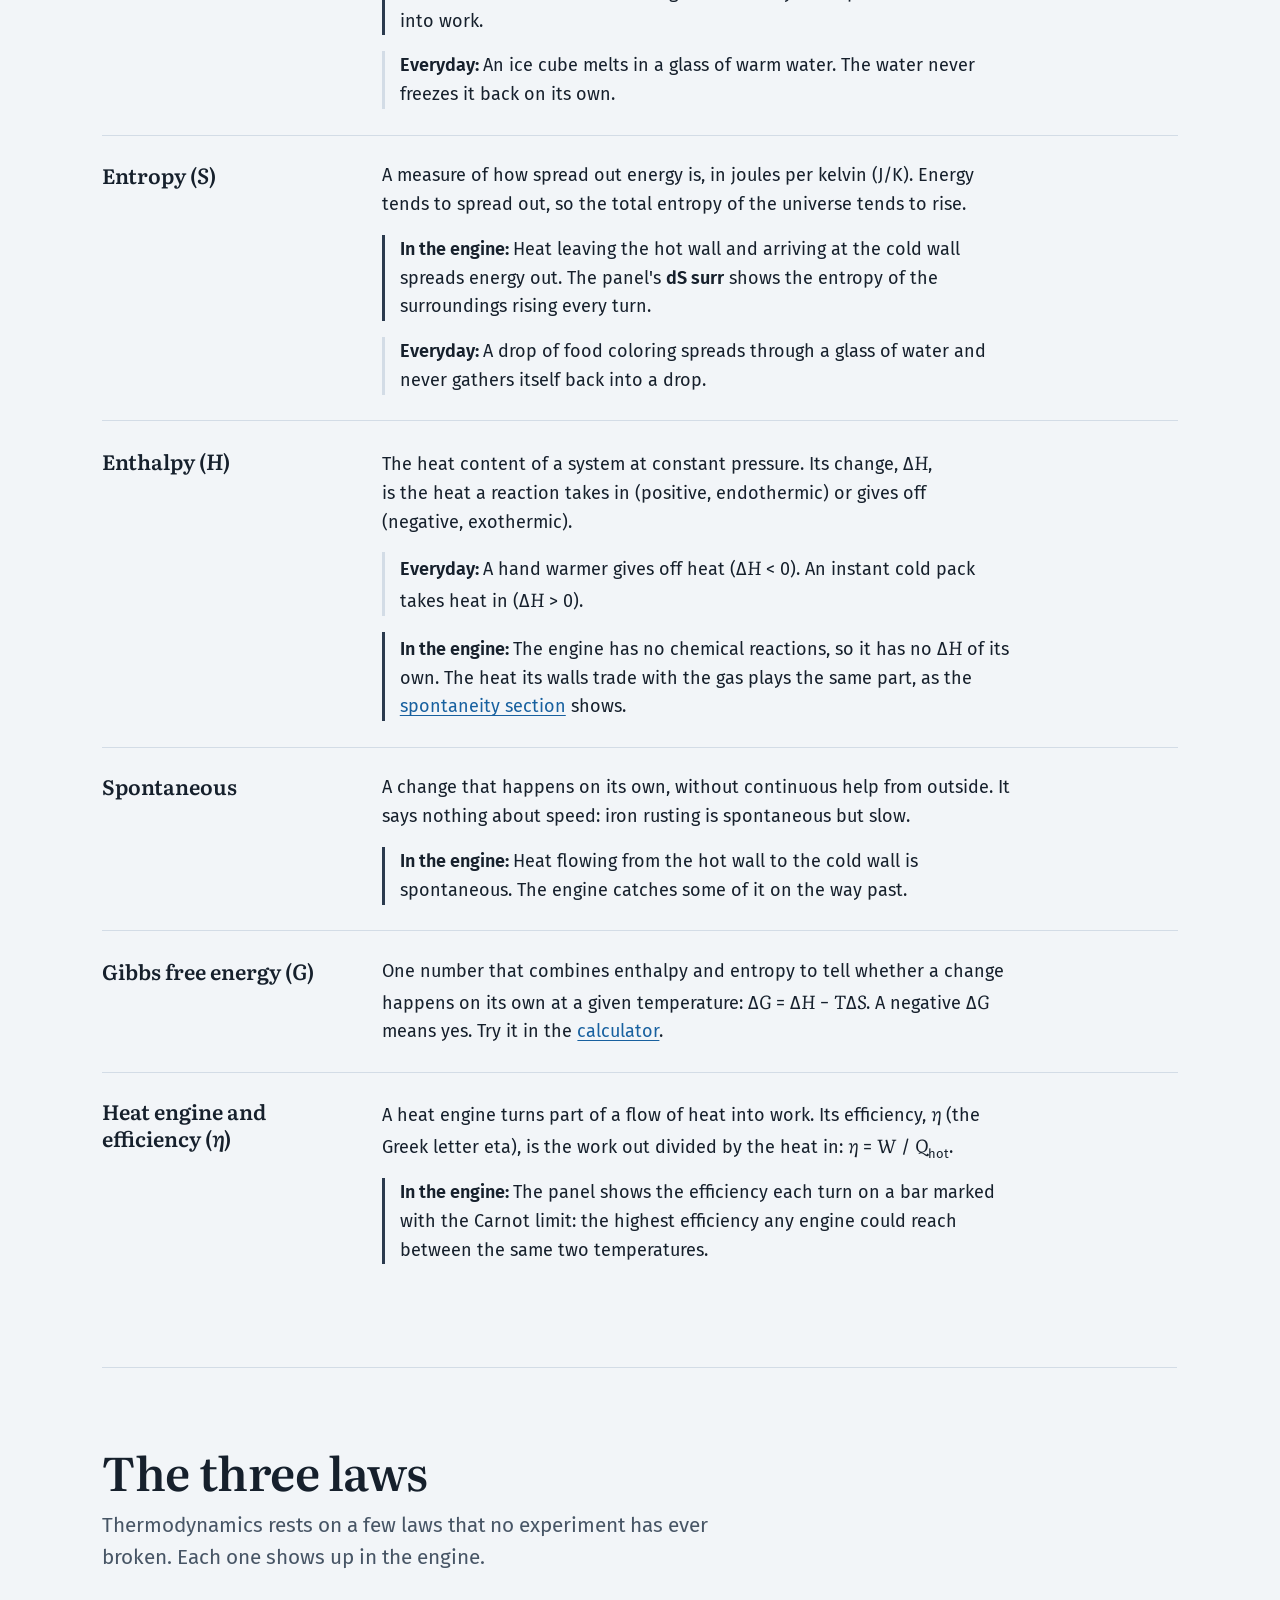
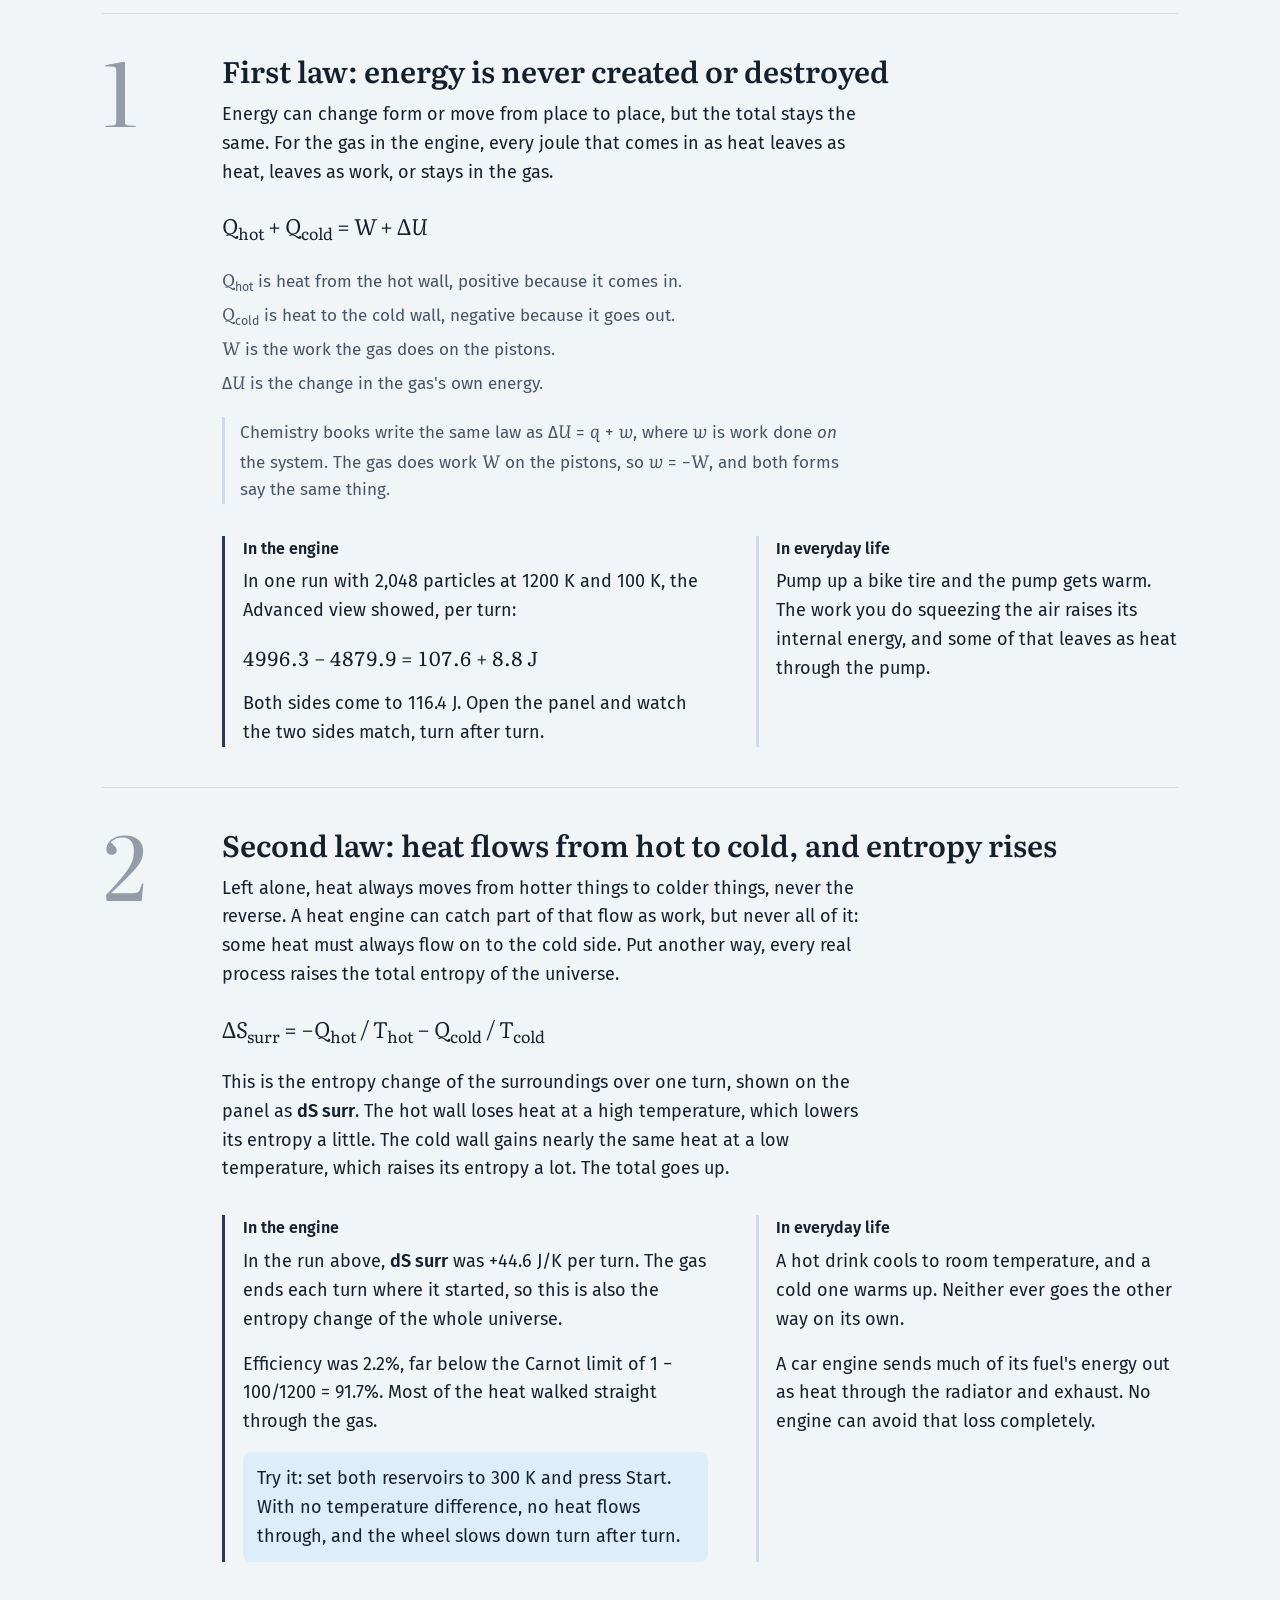
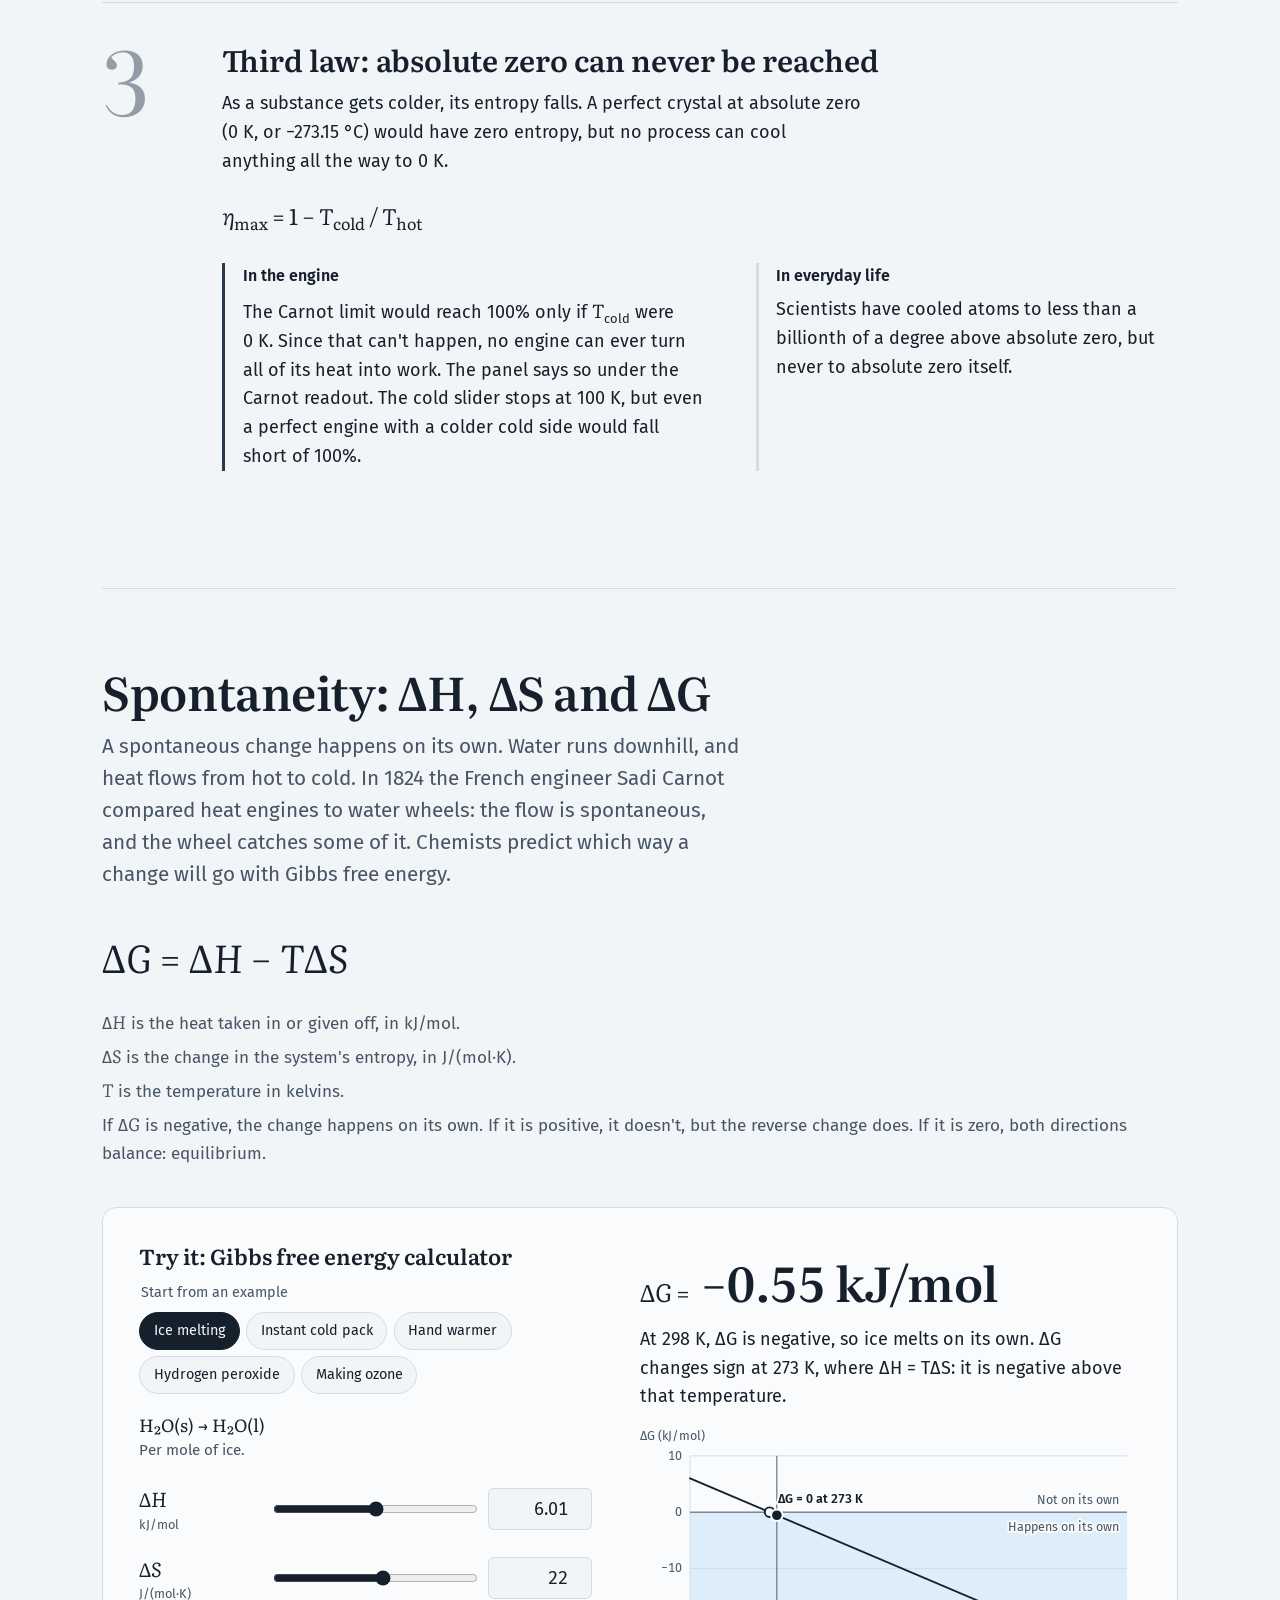
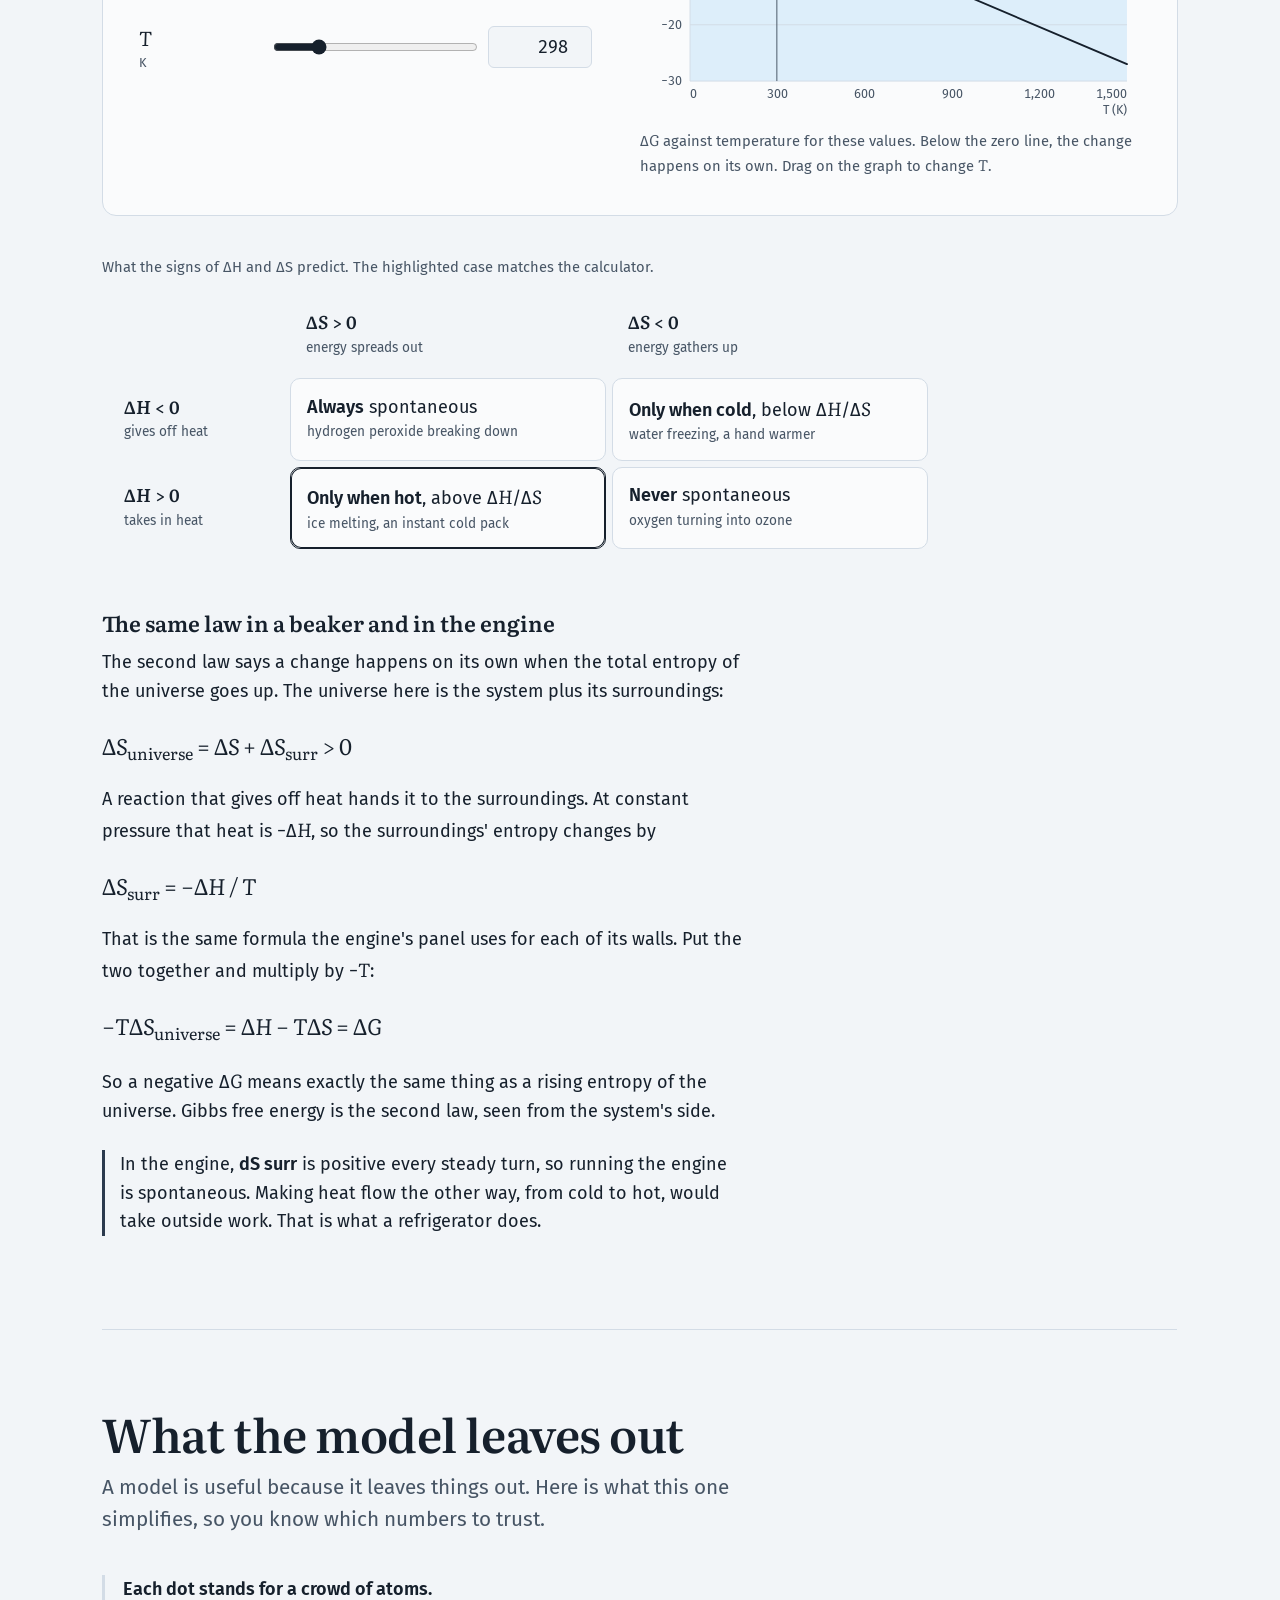
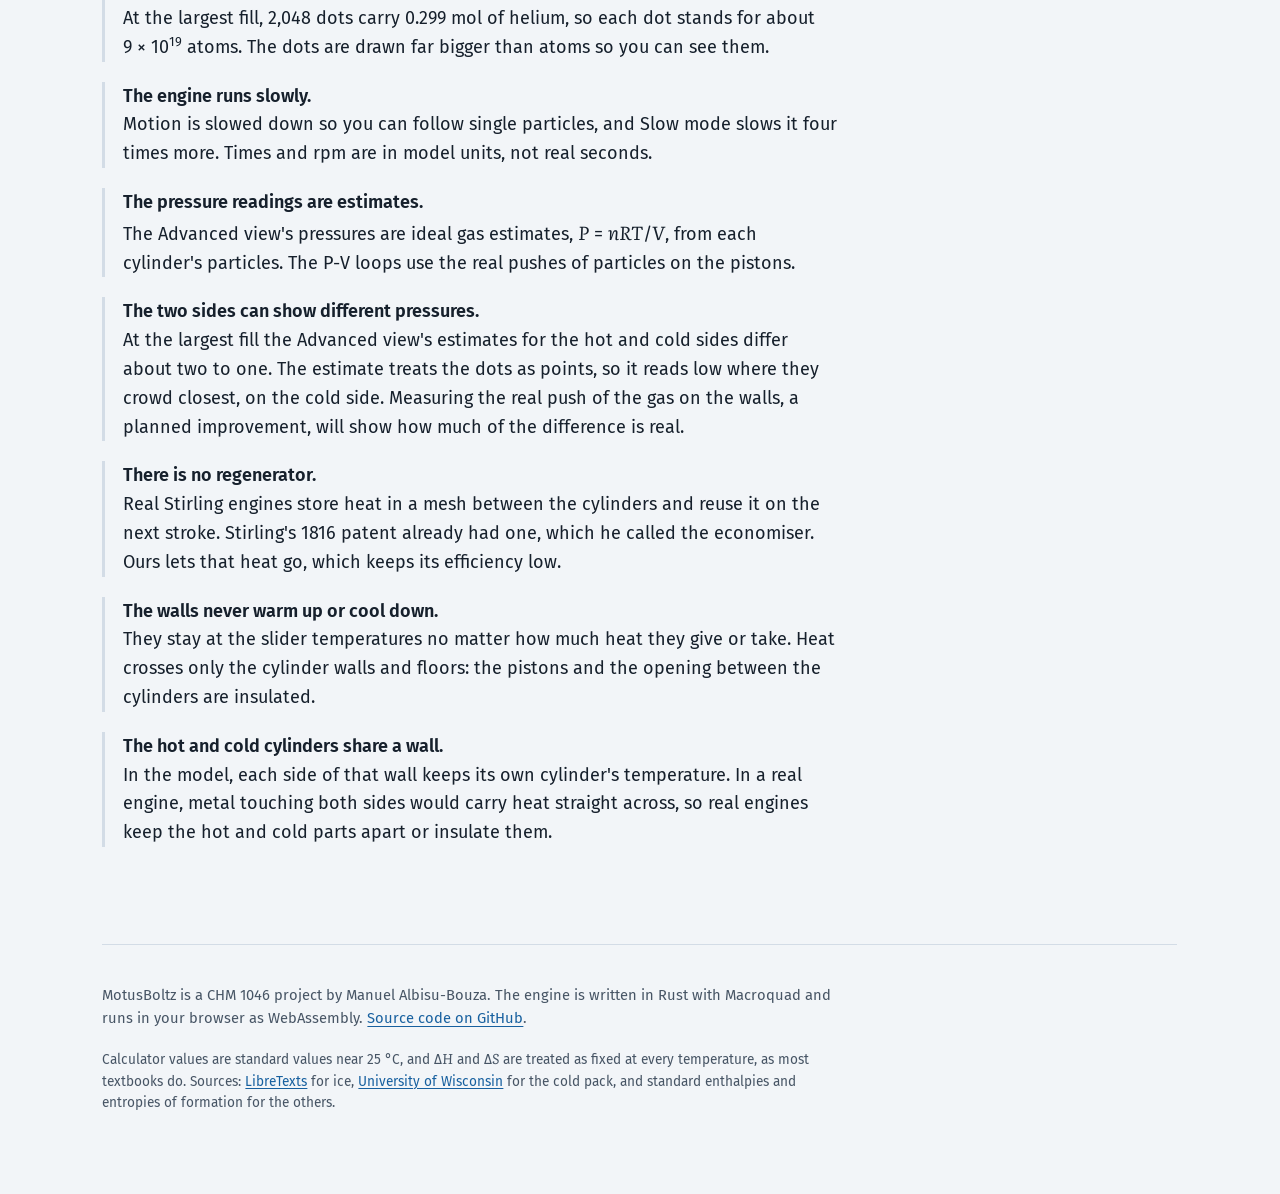
==== commit c54f2c32: "v0.8.5: share start and pause on space and restyle the buttons Put Start and Pause in one place in t" ====
--- a/web/index.html
+++ b/web/index.html
@@ -39,7 +39,7 @@
         <canvas id="glcanvas" tabindex="0" aria-label="Stirling engine simulation"></canvas>
         <button class="engine-cover" type="button">
           <span class="engine-cover-main">Click to use the engine</span>
-          <span class="engine-cover-sub">Then press Enter to start it</span>
+          <span class="engine-cover-sub">Then press Space to start it</span>
         </button>
         <div class="engine-narrow" hidden>
           <p>The engine needs a wider screen, like a laptop or desktop. Everything below works on any
@@ -74,9 +74,9 @@
               difference works, and the bigger it is, the faster the engine runs: 1200&nbsp;K and
               100&nbsp;K is the fastest. The flames around the hot cylinder and the ice around the cold
               one grow with each setting.</li>
-            <li>Press <kbd>Enter</kbd> or the <b>Start the engine</b> button under the engine. This gives
-              the wheel a single push to get it moving. From then on, only the gas keeps it going, and the
-              button goes away until the wheel stops again.</li>
+            <li>Press <kbd>Space</kbd> or the <b>Start</b> button under the engine. This gives the wheel a
+              single push to get it moving. From then on, only the gas keeps it going, and the button
+              turns into <b>Pause</b> until the wheel stops again.</li>
             <li>Watch for a minute or two. One full turn takes about 16 seconds, and the readings for
               each law appear in the panel on the left after the first full turn.</li>
           </ol>
@@ -195,8 +195,7 @@
           <h3>Keys and mouse</h3>
           <table class="keys">
             <tbody>
-              <tr><th scope="row"><kbd>Enter</kbd></th><td>Start the engine</td></tr>
-              <tr><th scope="row"><kbd>Space</kbd></th><td>Pause or resume</td></tr>
+              <tr><th scope="row"><kbd>Space</kbd></th><td>Start the engine, or pause and resume once it runs</td></tr>
               <tr><th scope="row"><kbd>L</kbd></th><td>Slow mode: a quarter of the normal pace</td></tr>
               <tr><th scope="row"><kbd>F</kbd></th><td>Follow five dots with tracer lines</td></tr>
               <tr><th scope="row"><kbd>T</kbd></th><td>Refill with fresh gas at 300&nbsp;K</td></tr>
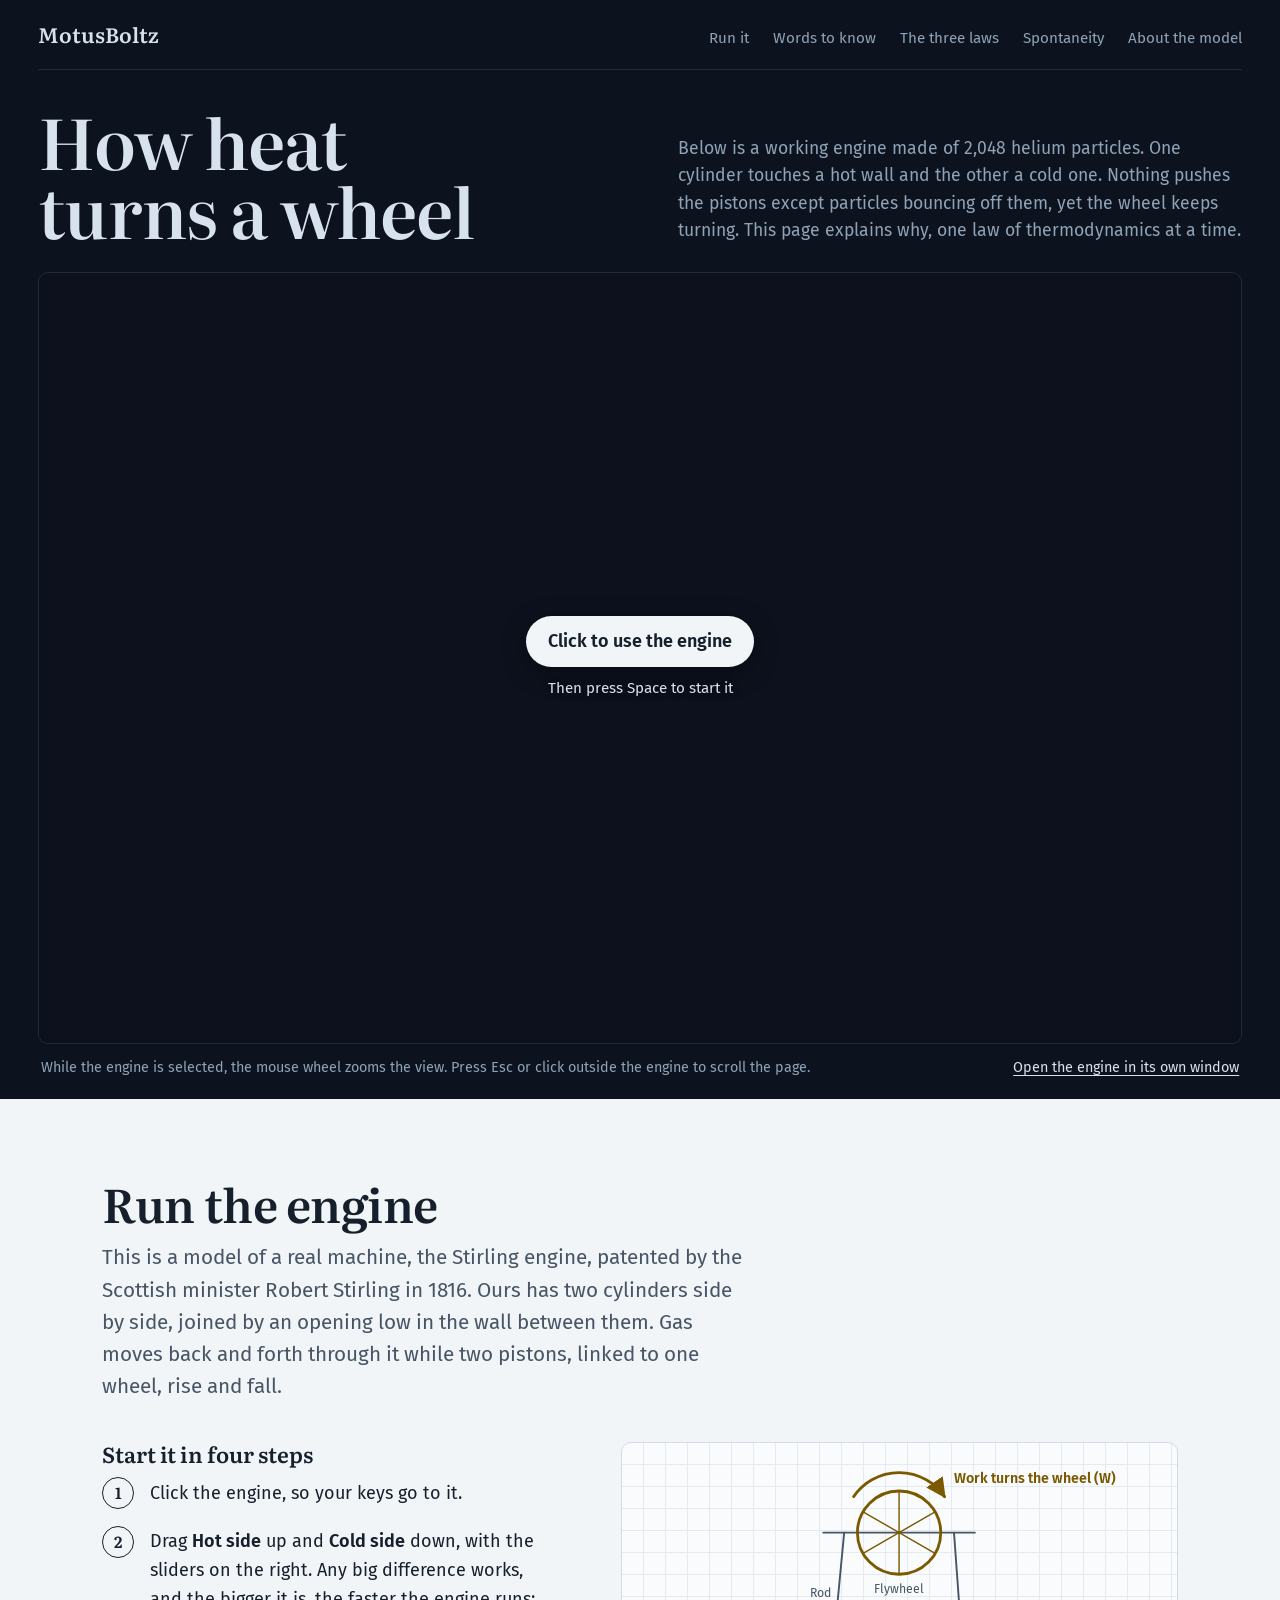
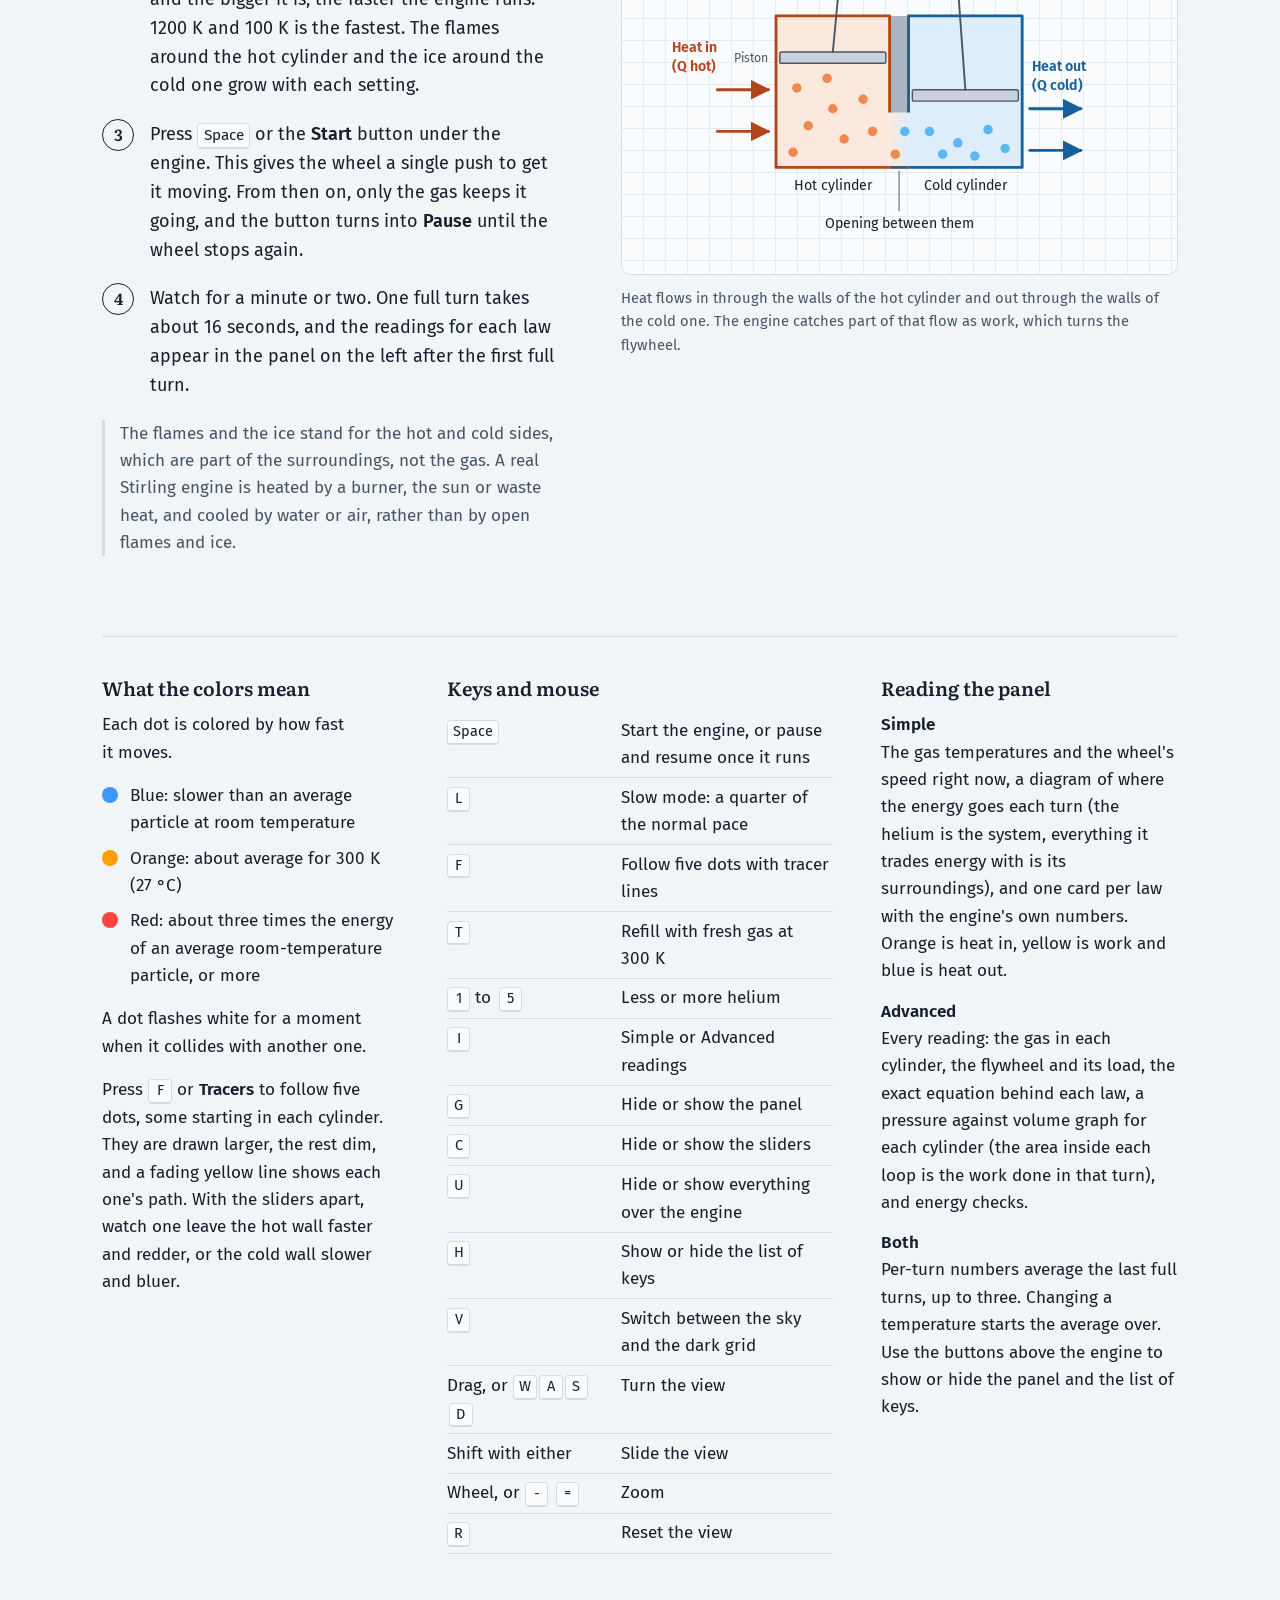
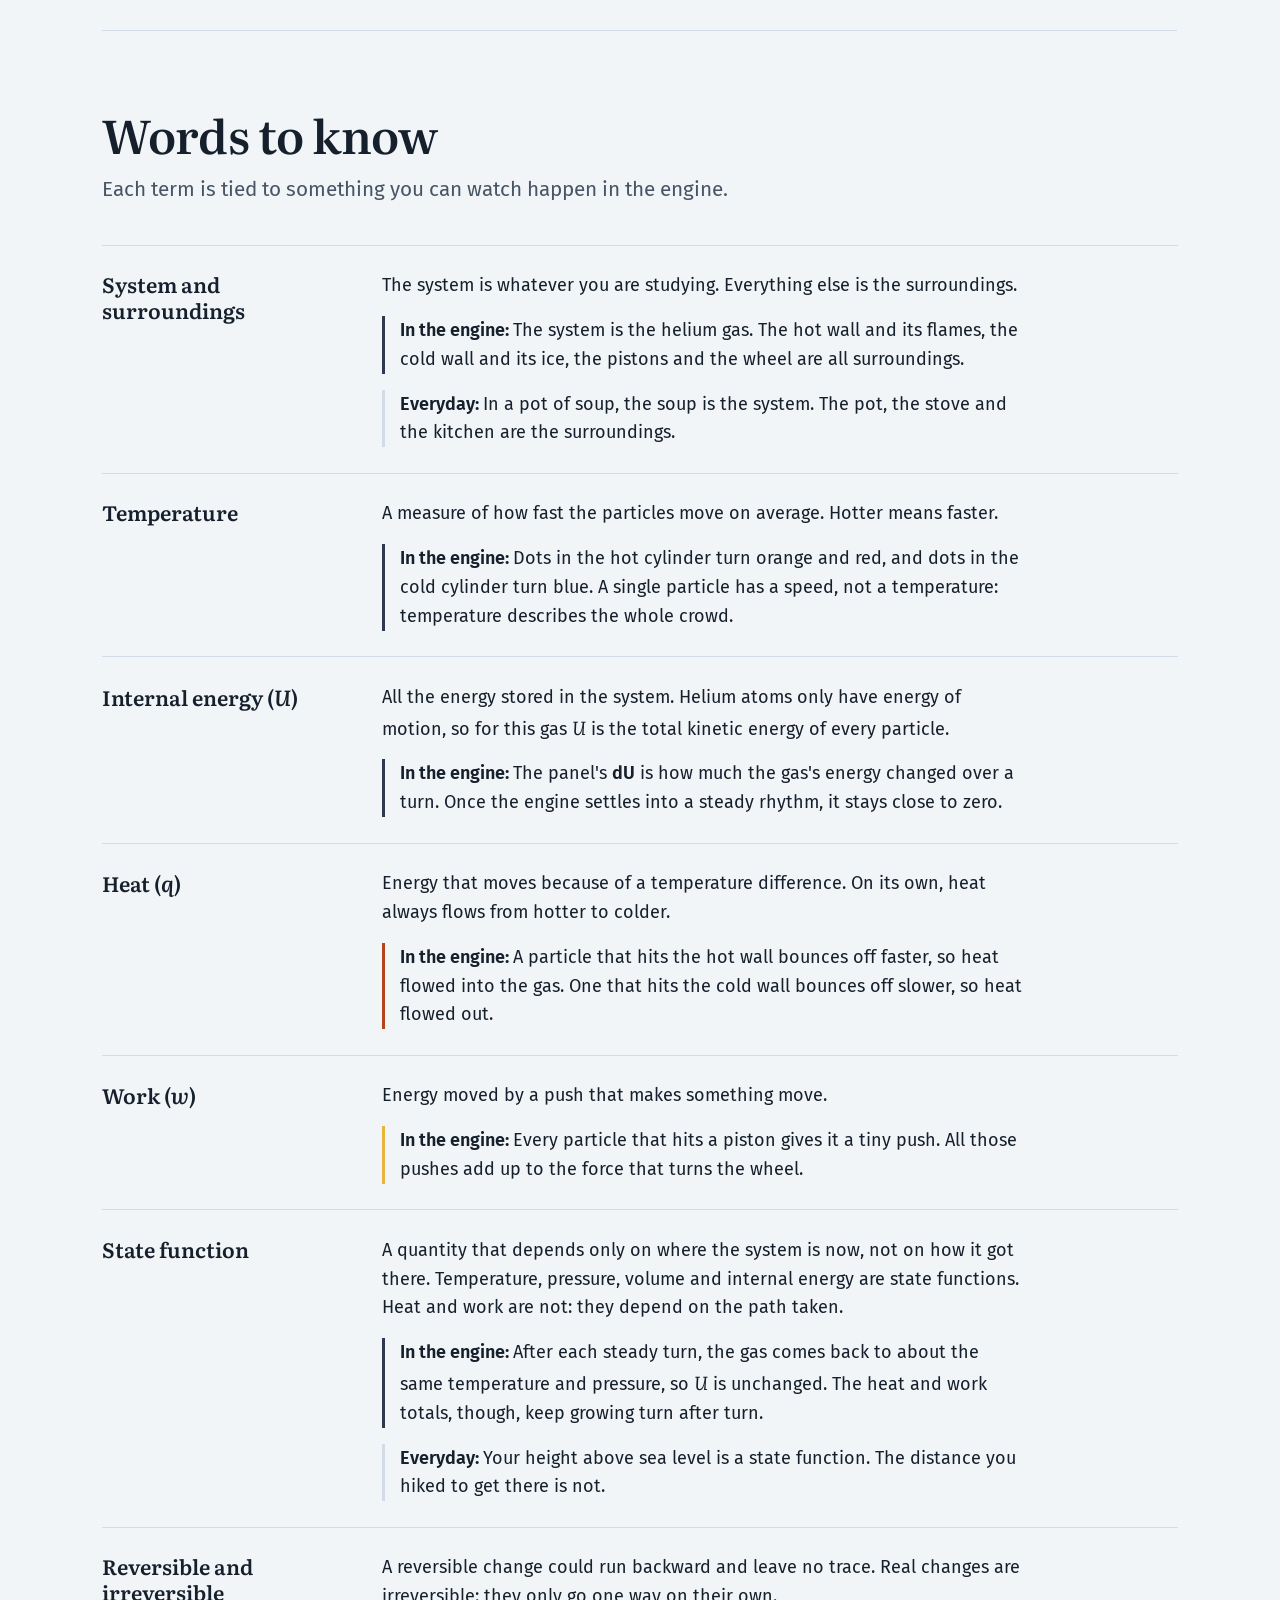
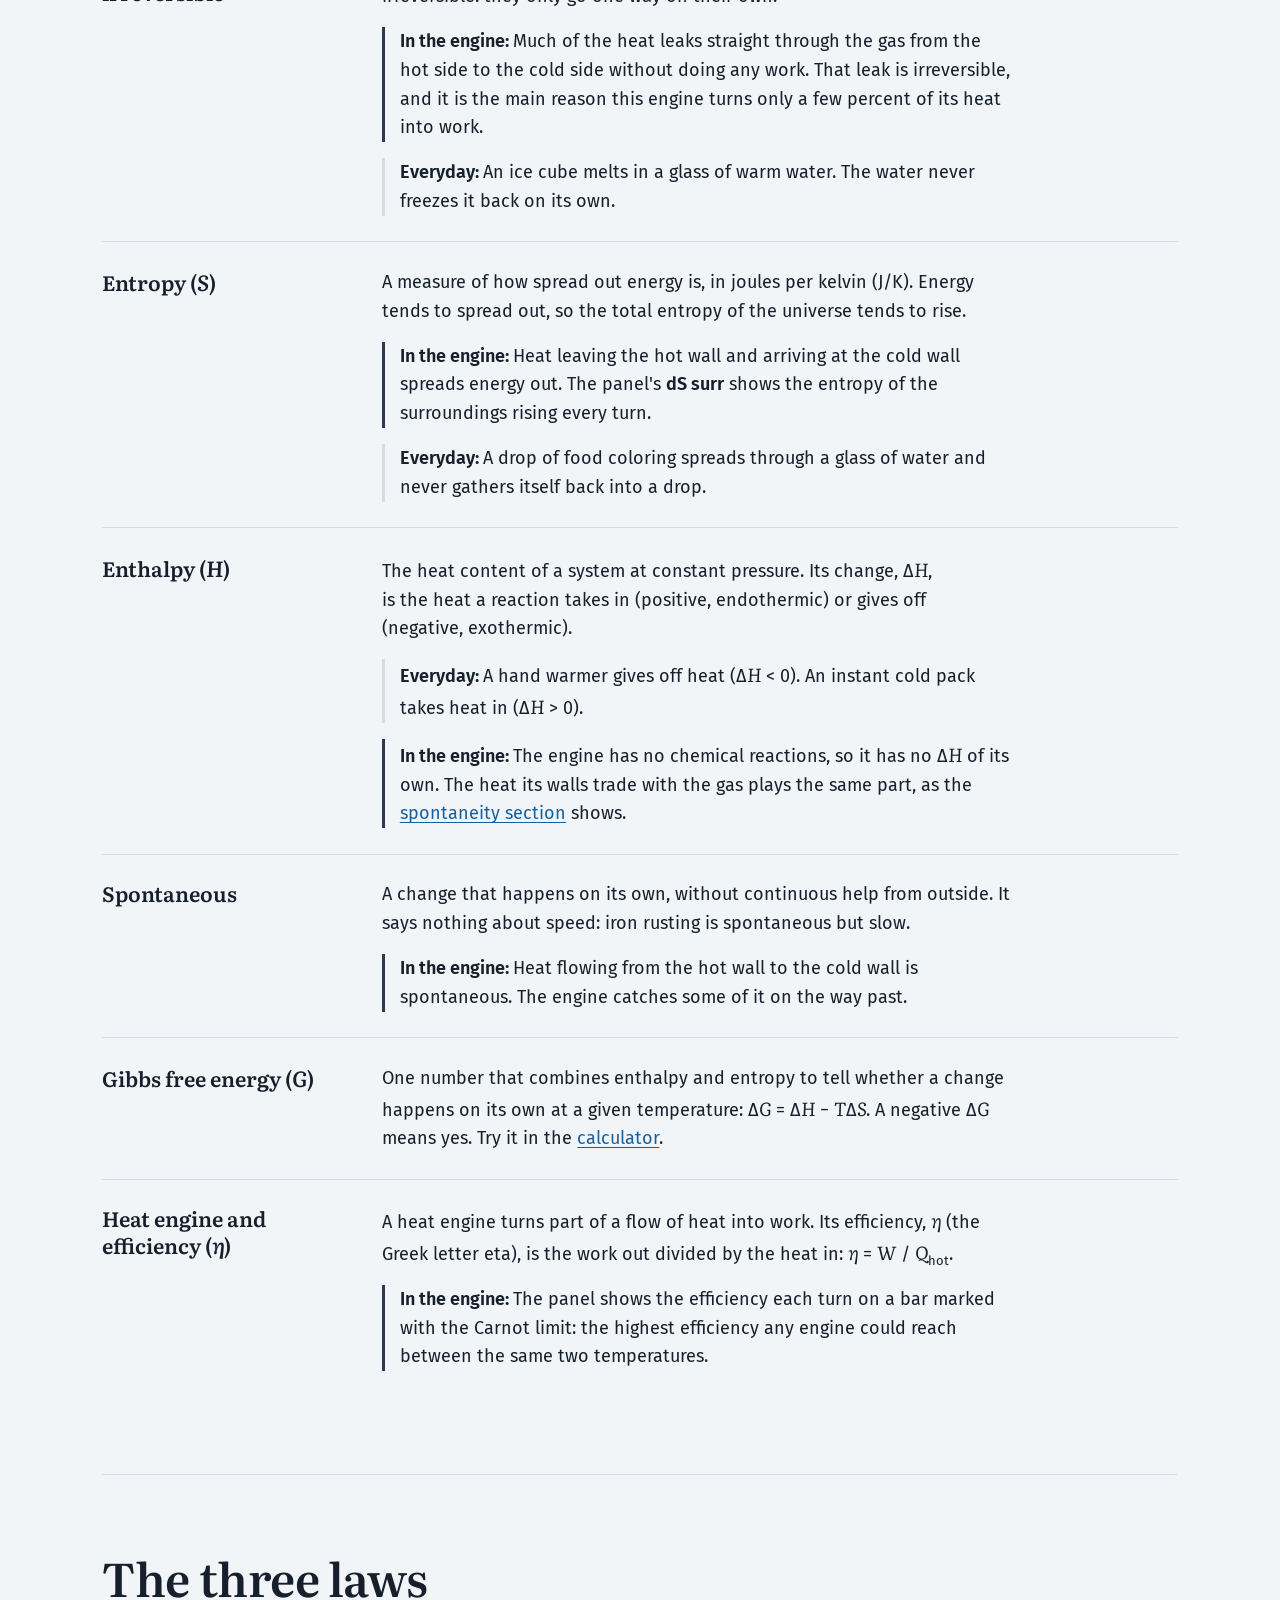
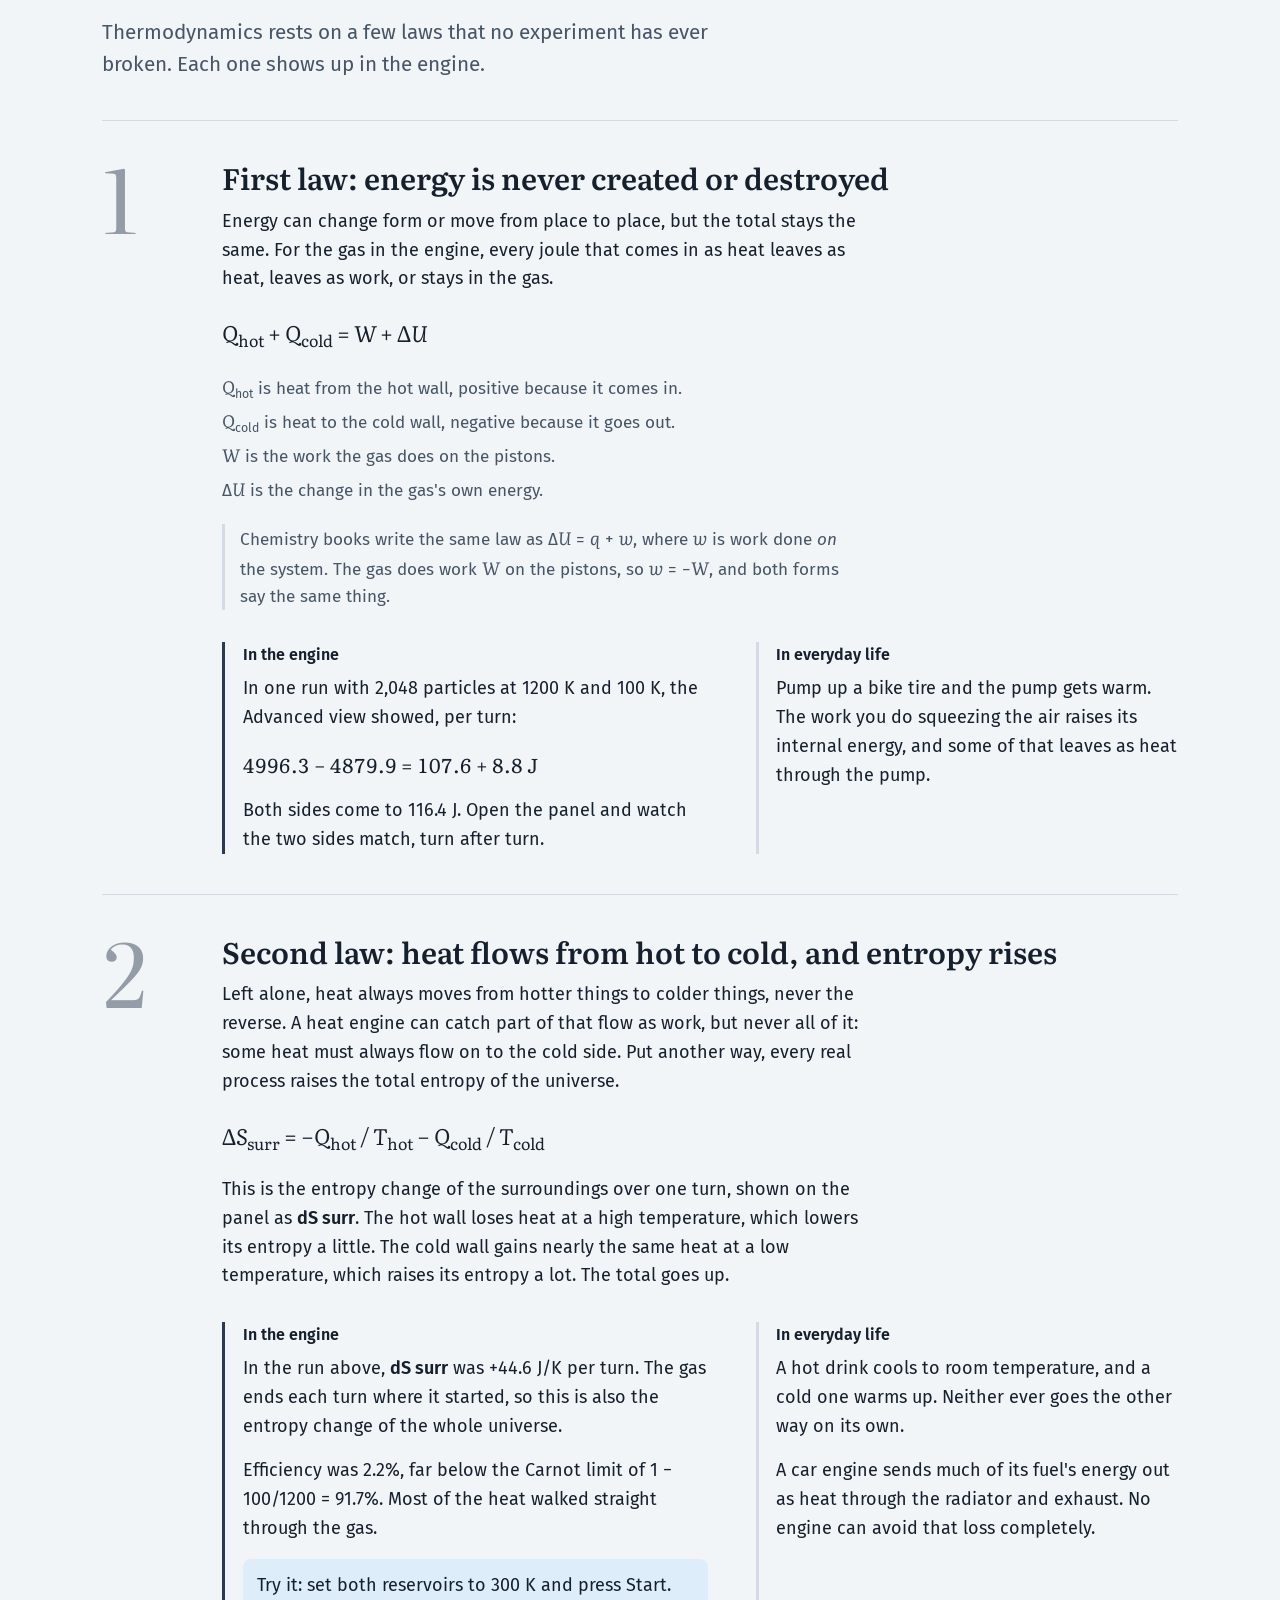
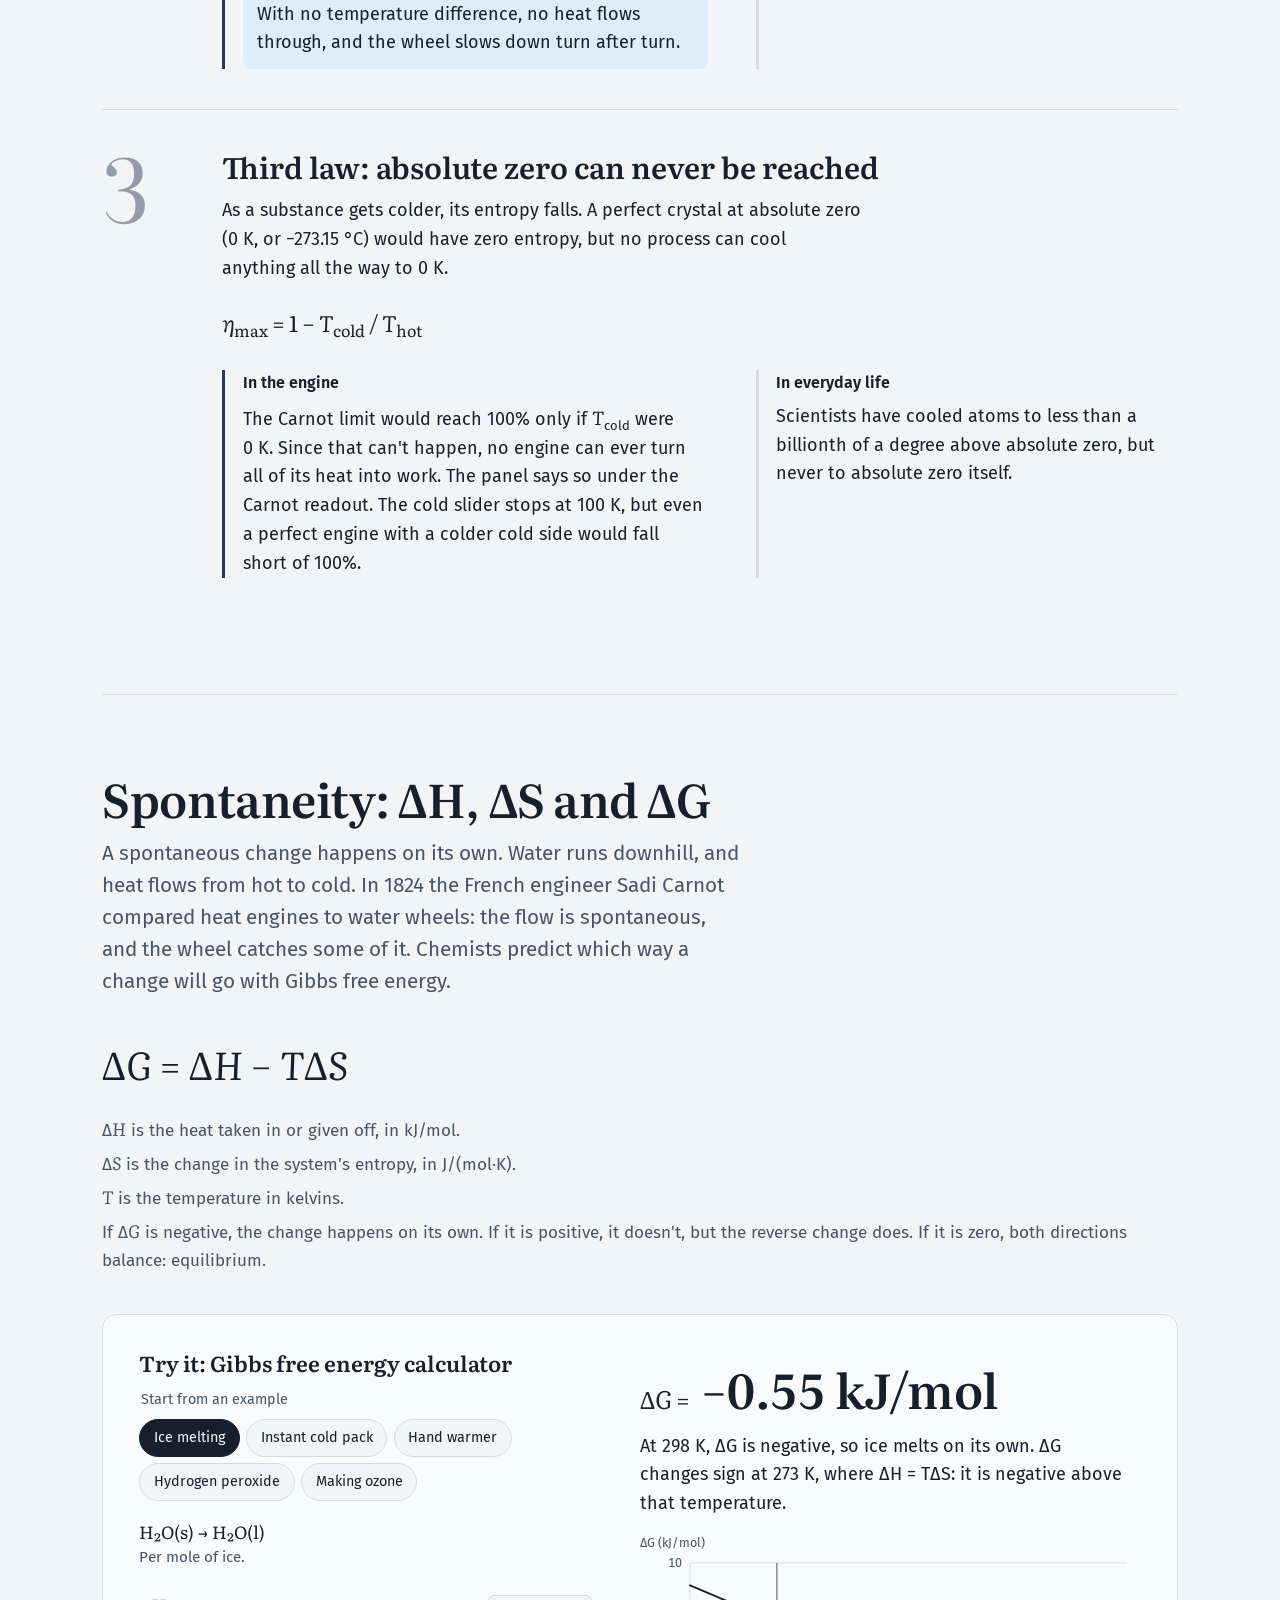
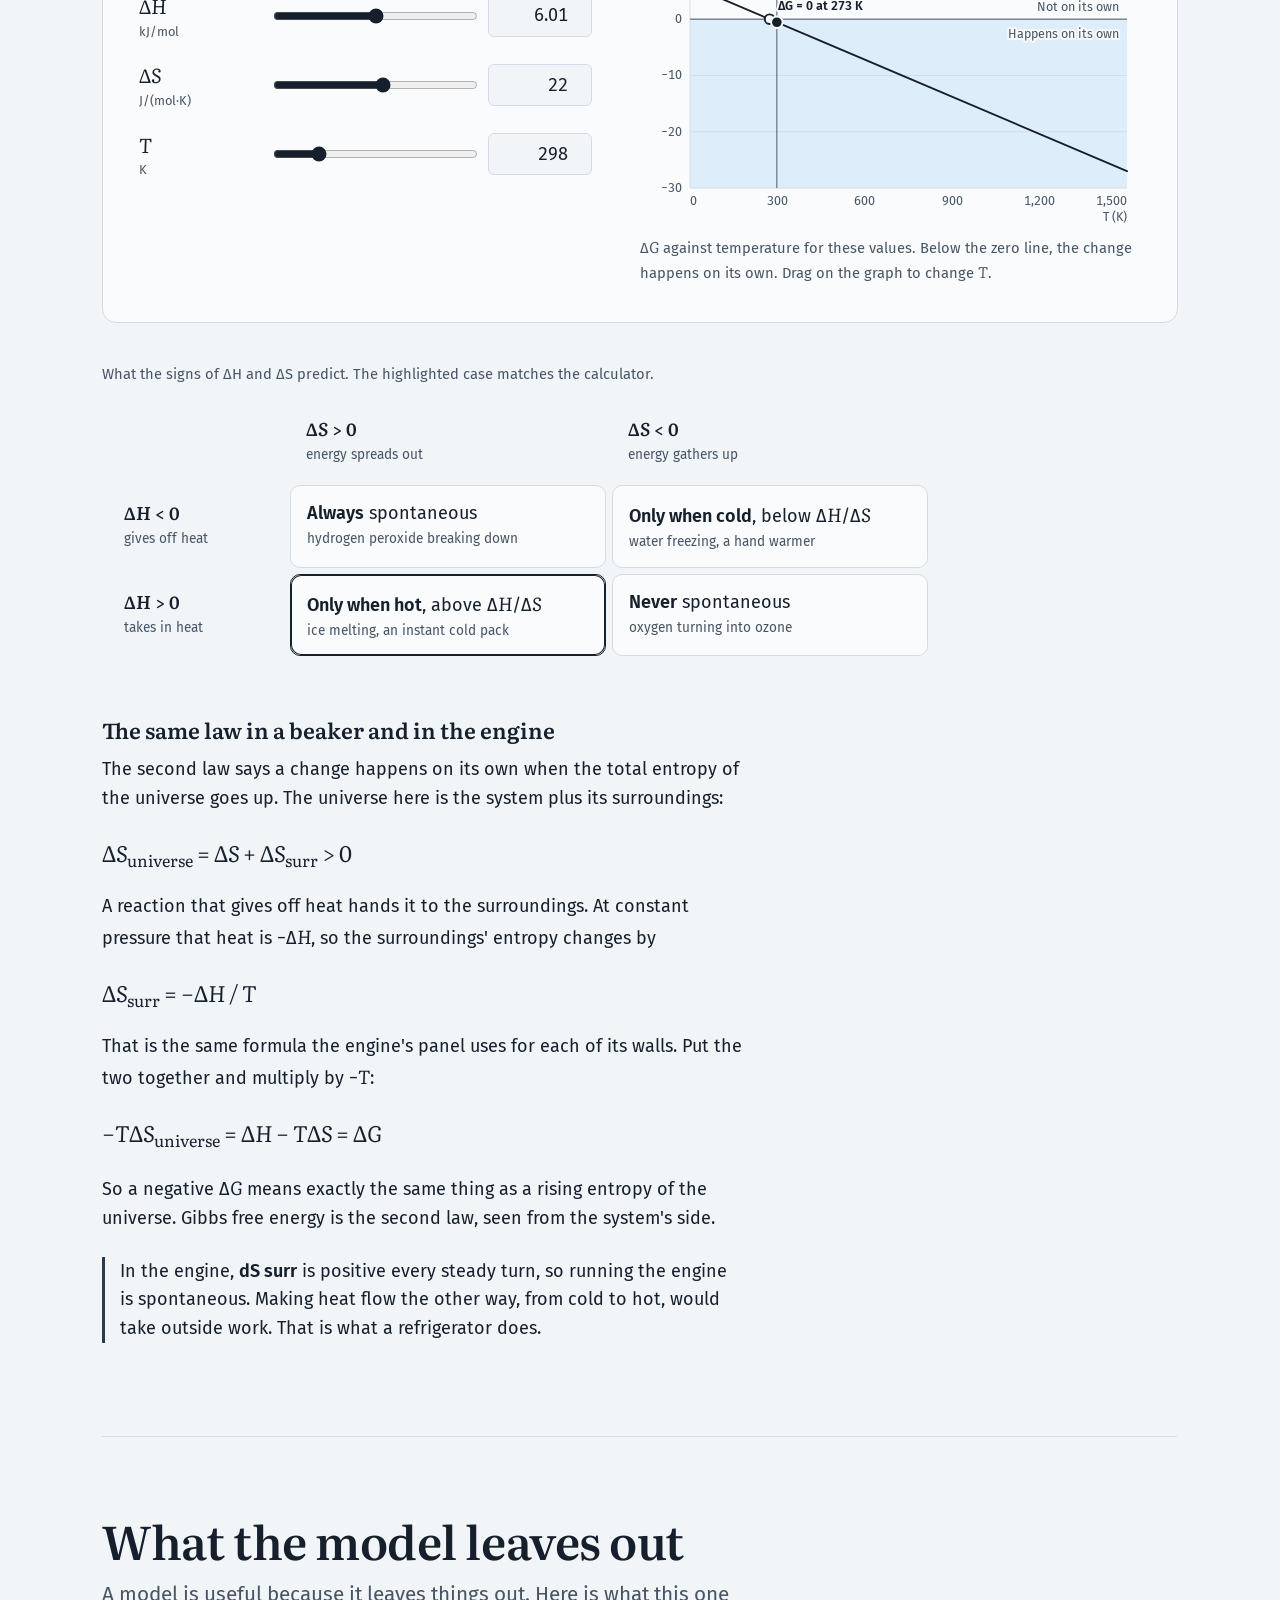
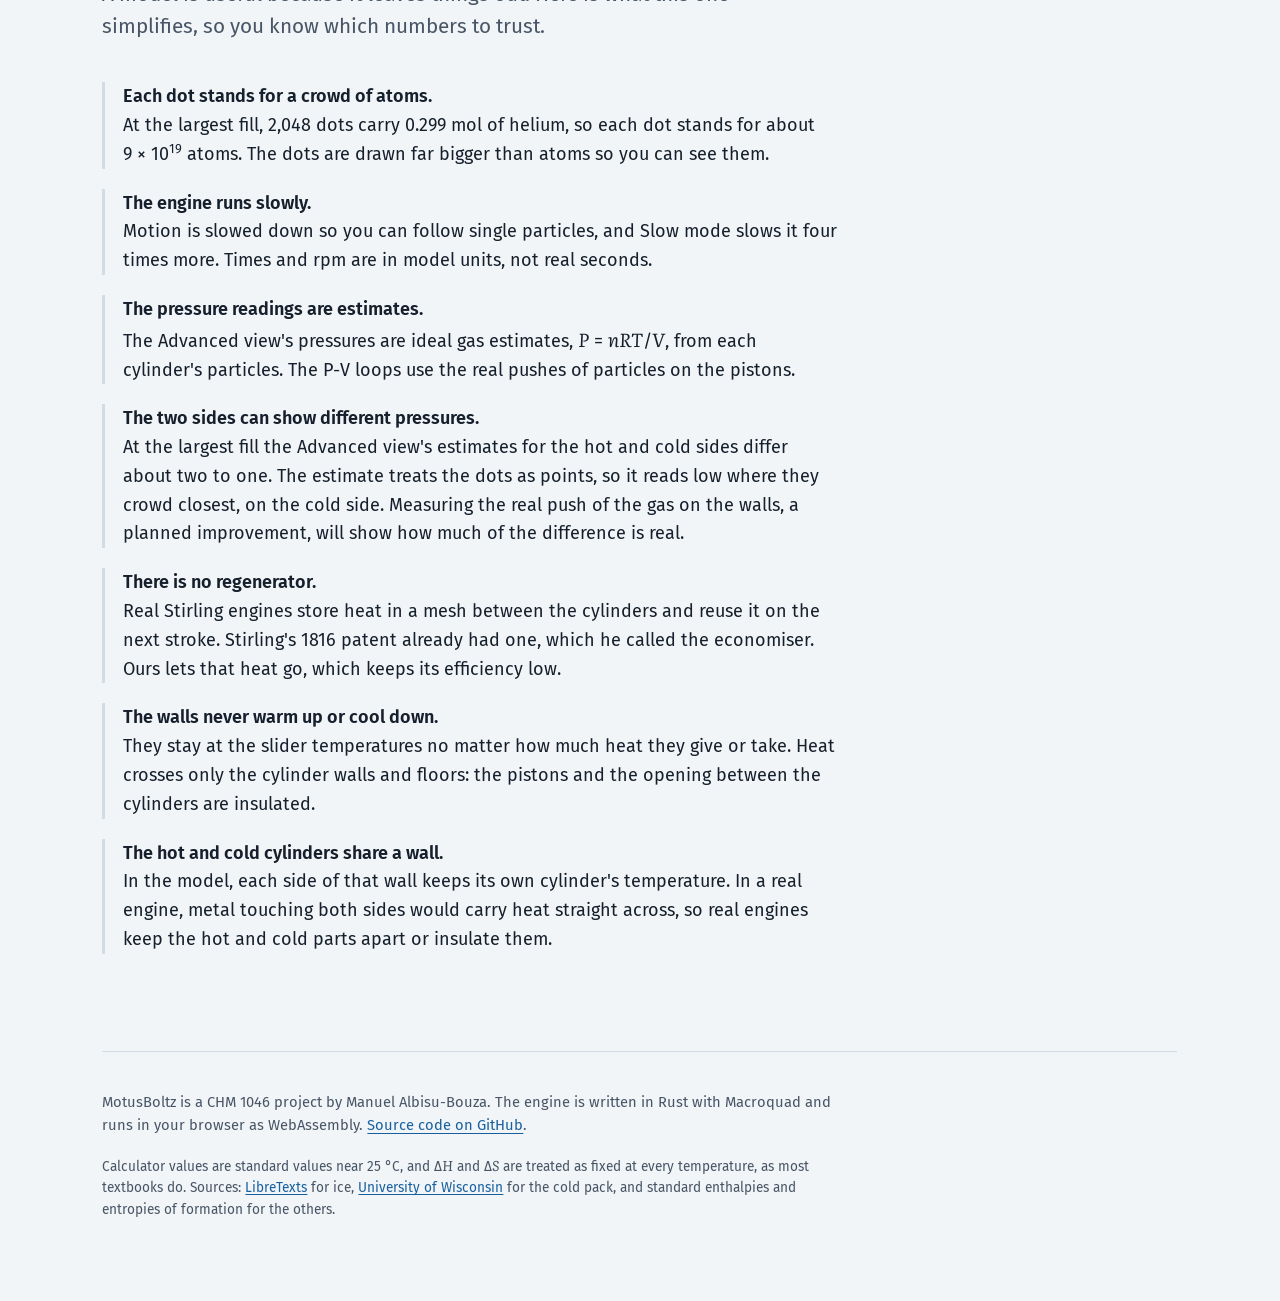
==== commit 00b3748b: "v0.8.6: put the panel and sliders in drawers and add hide all Move the readings panel and the slider" ====
--- a/web/index.html
+++ b/web/index.html
@@ -202,6 +202,8 @@
               <tr><th scope="row"><kbd>1</kbd> to <kbd>5</kbd></th><td>Less or more helium</td></tr>
               <tr><th scope="row"><kbd>I</kbd></th><td>Simple or Advanced readings</td></tr>
               <tr><th scope="row"><kbd>G</kbd></th><td>Hide or show the panel</td></tr>
+              <tr><th scope="row"><kbd>C</kbd></th><td>Hide or show the sliders</td></tr>
+              <tr><th scope="row"><kbd>U</kbd></th><td>Hide or show everything over the engine</td></tr>
               <tr><th scope="row"><kbd>H</kbd></th><td>Show or hide the list of keys</td></tr>
               <tr><th scope="row"><kbd>V</kbd></th><td>Switch between the sky and the dark grid</td></tr>
               <tr><th scope="row">Drag, or <kbd>W</kbd><kbd>A</kbd><kbd>S</kbd><kbd>D</kbd></th><td>Turn the
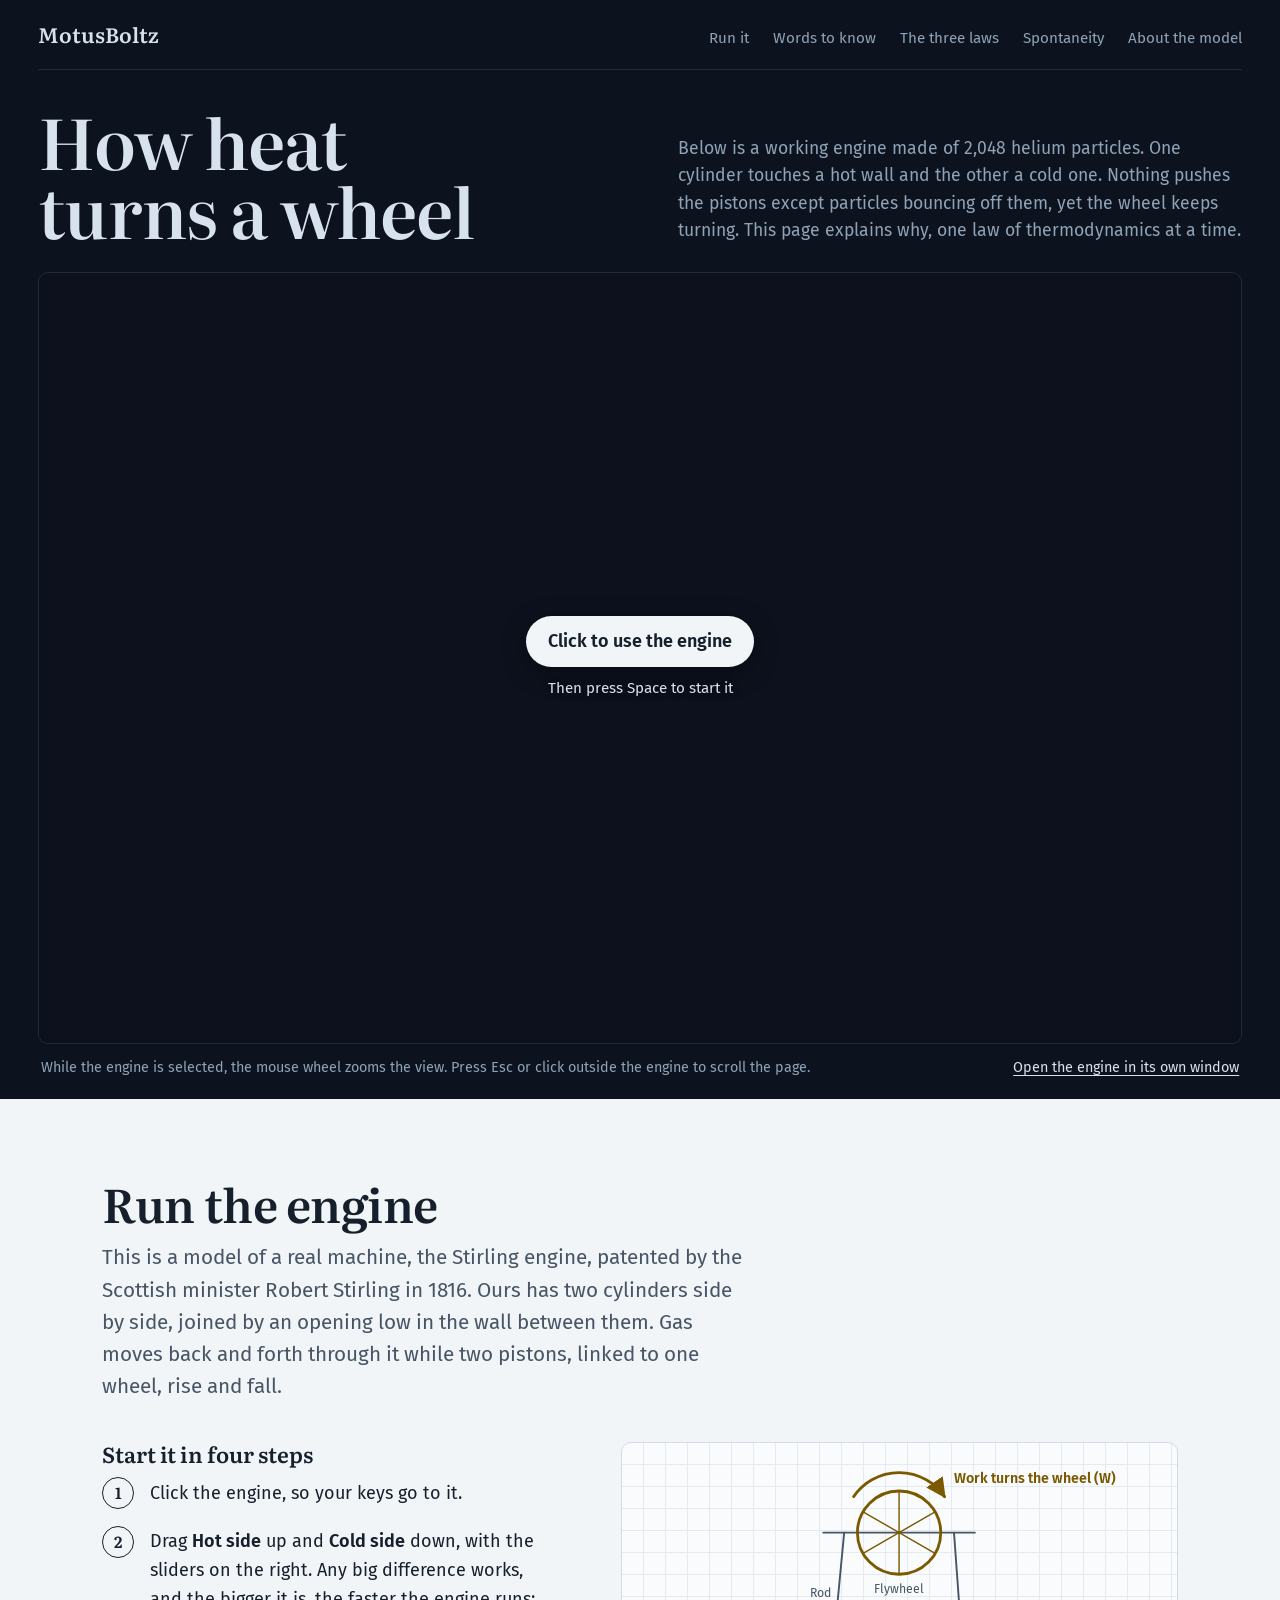
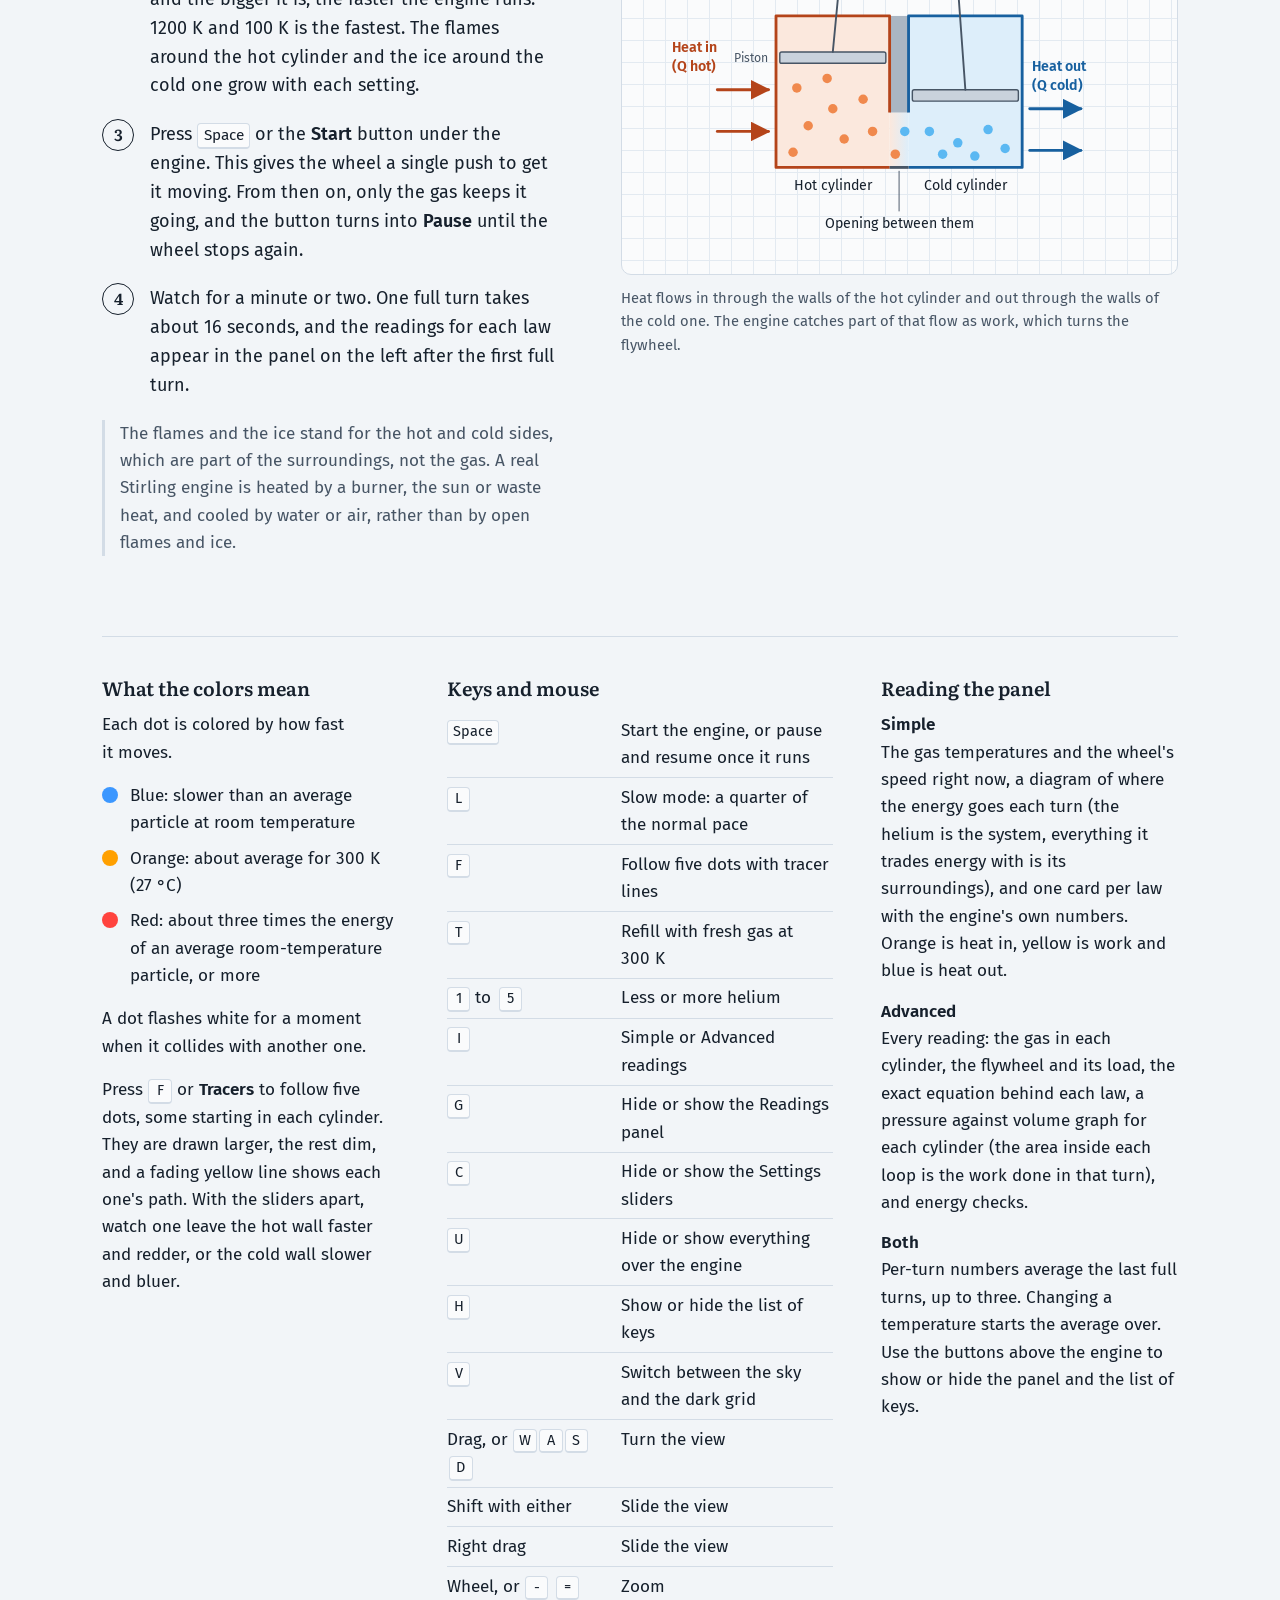
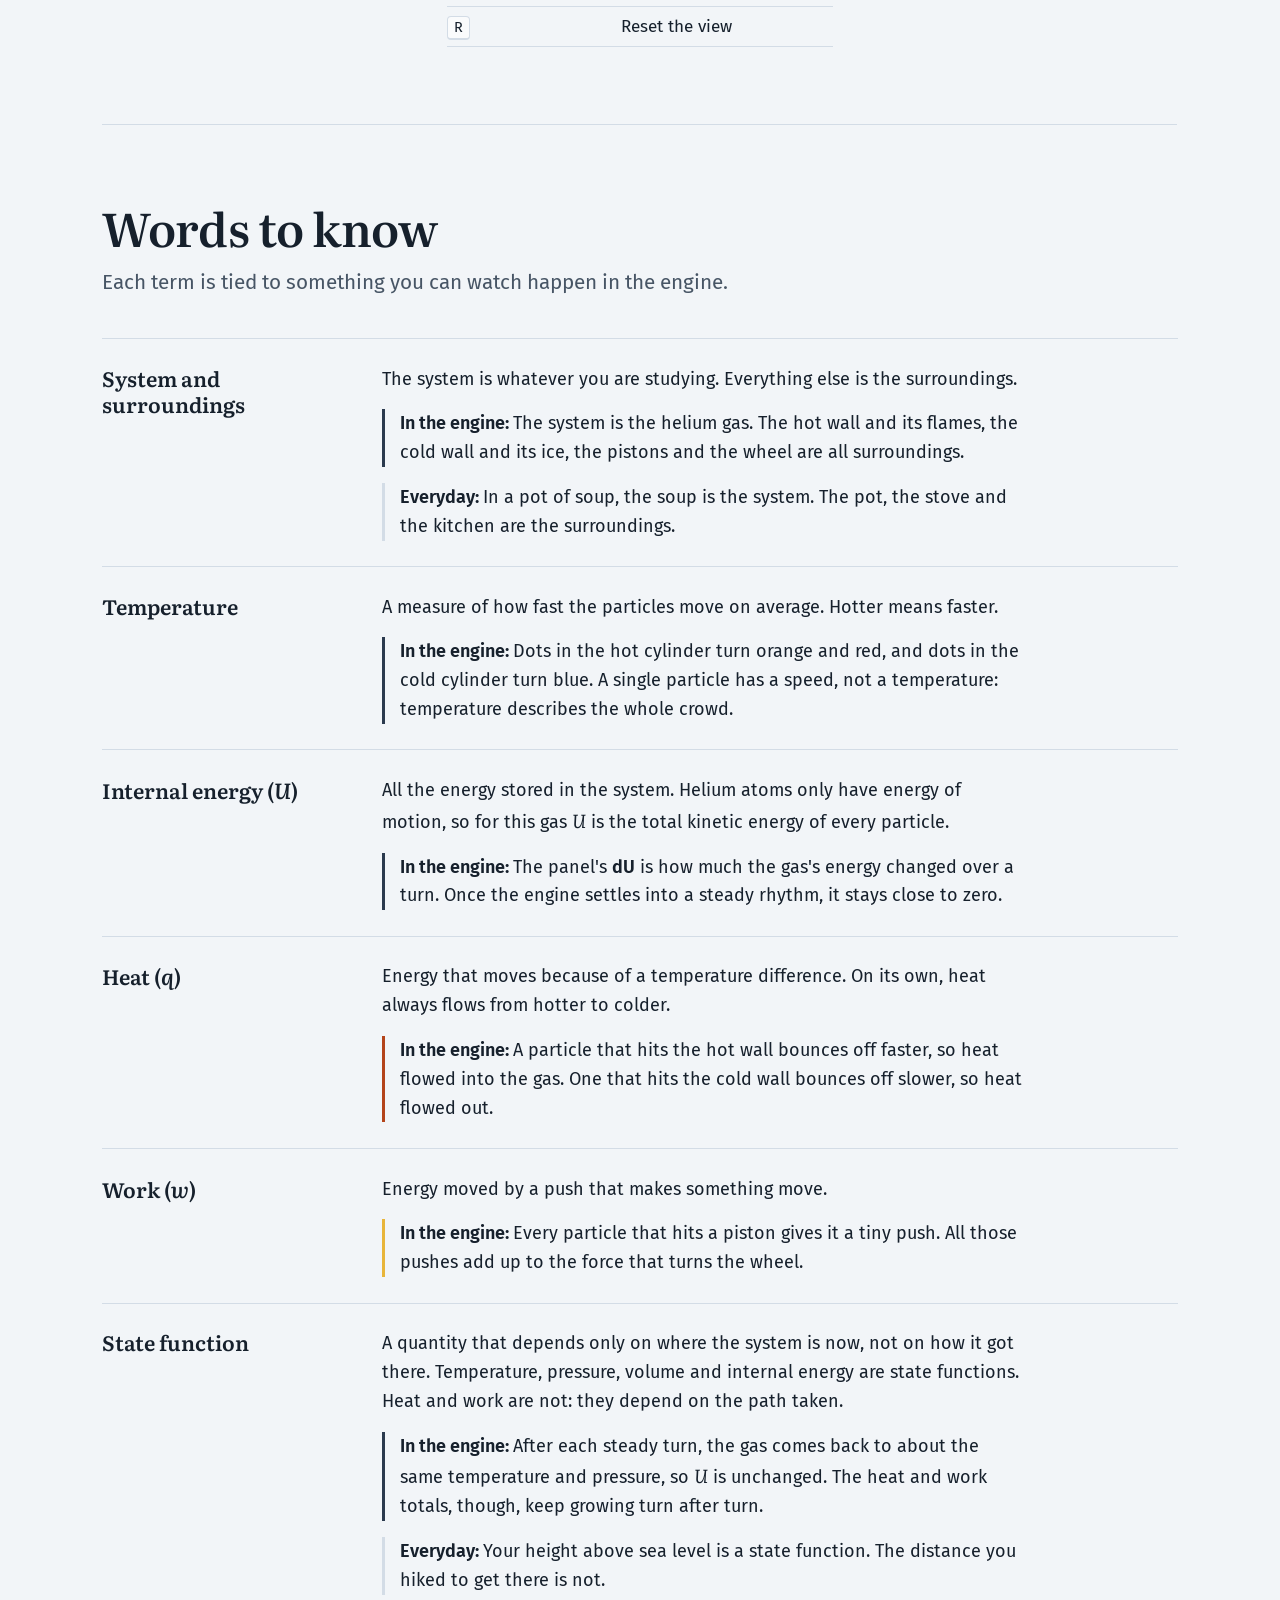
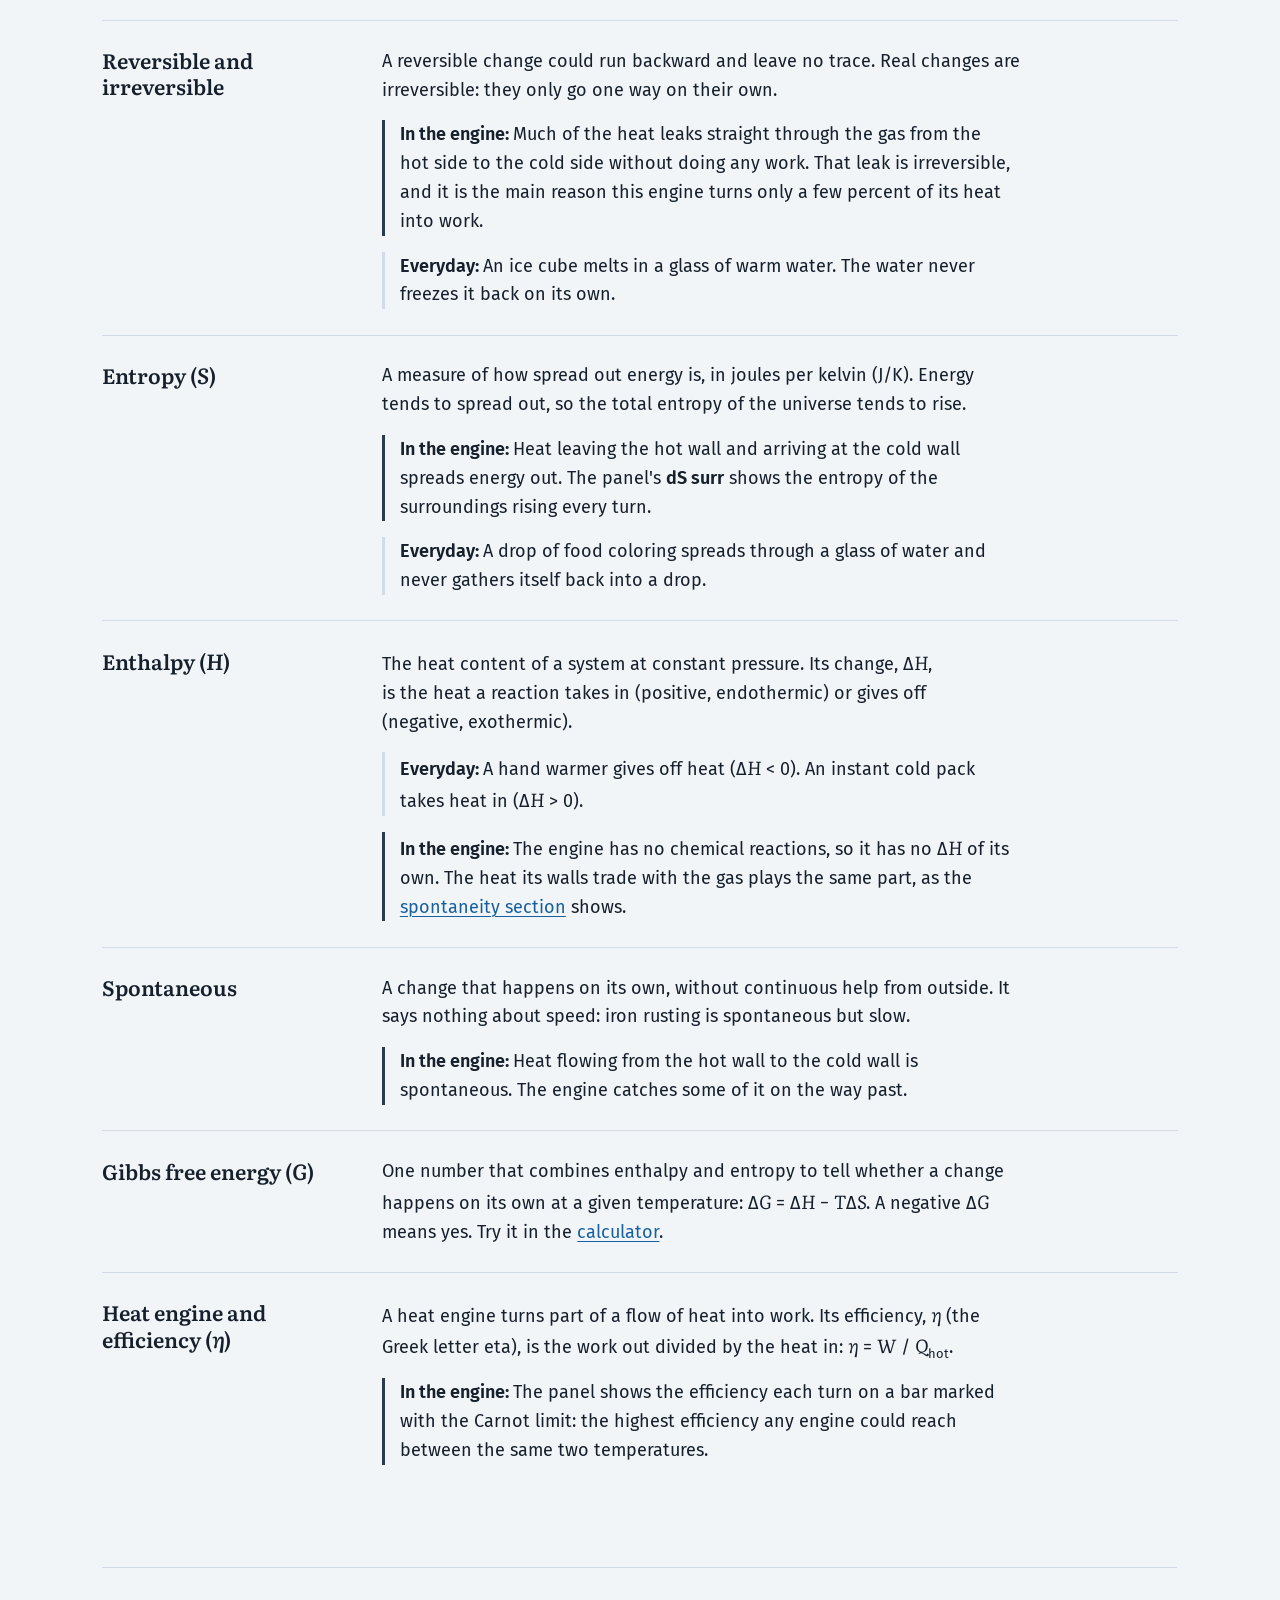
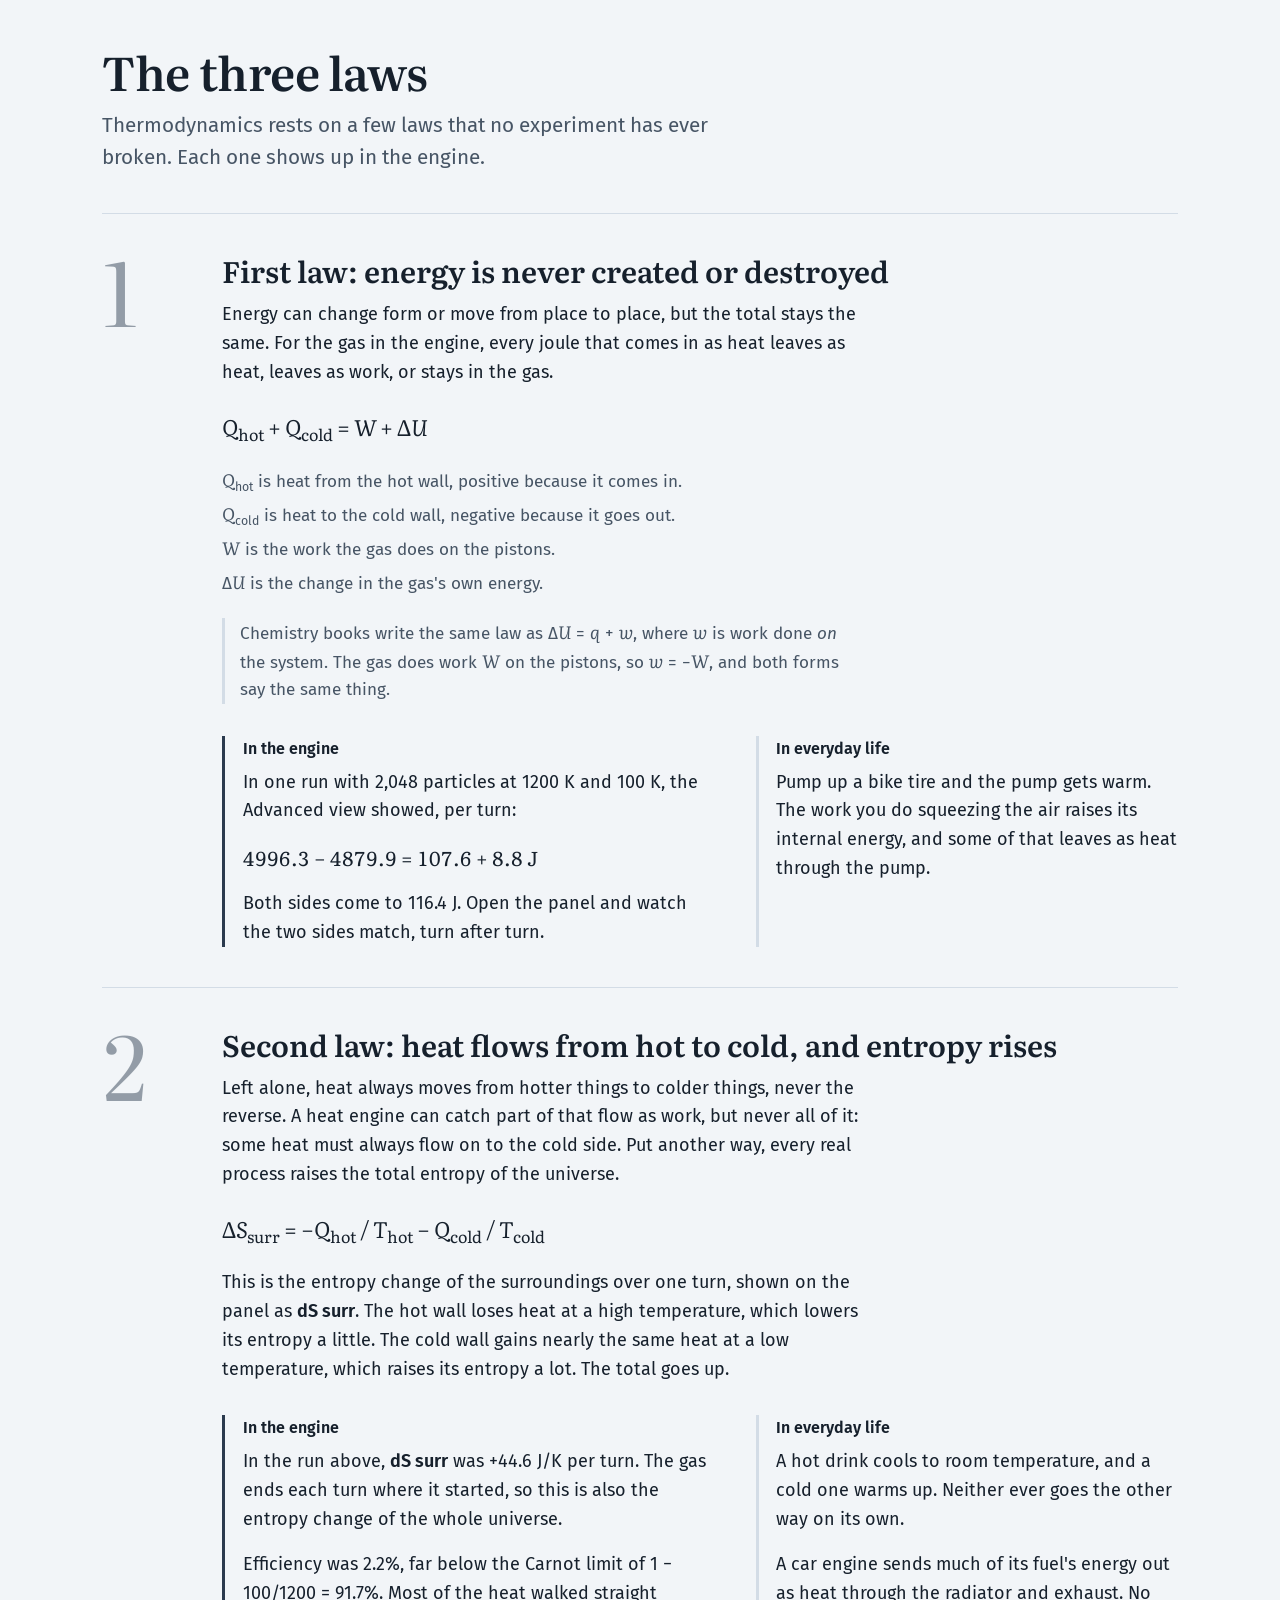
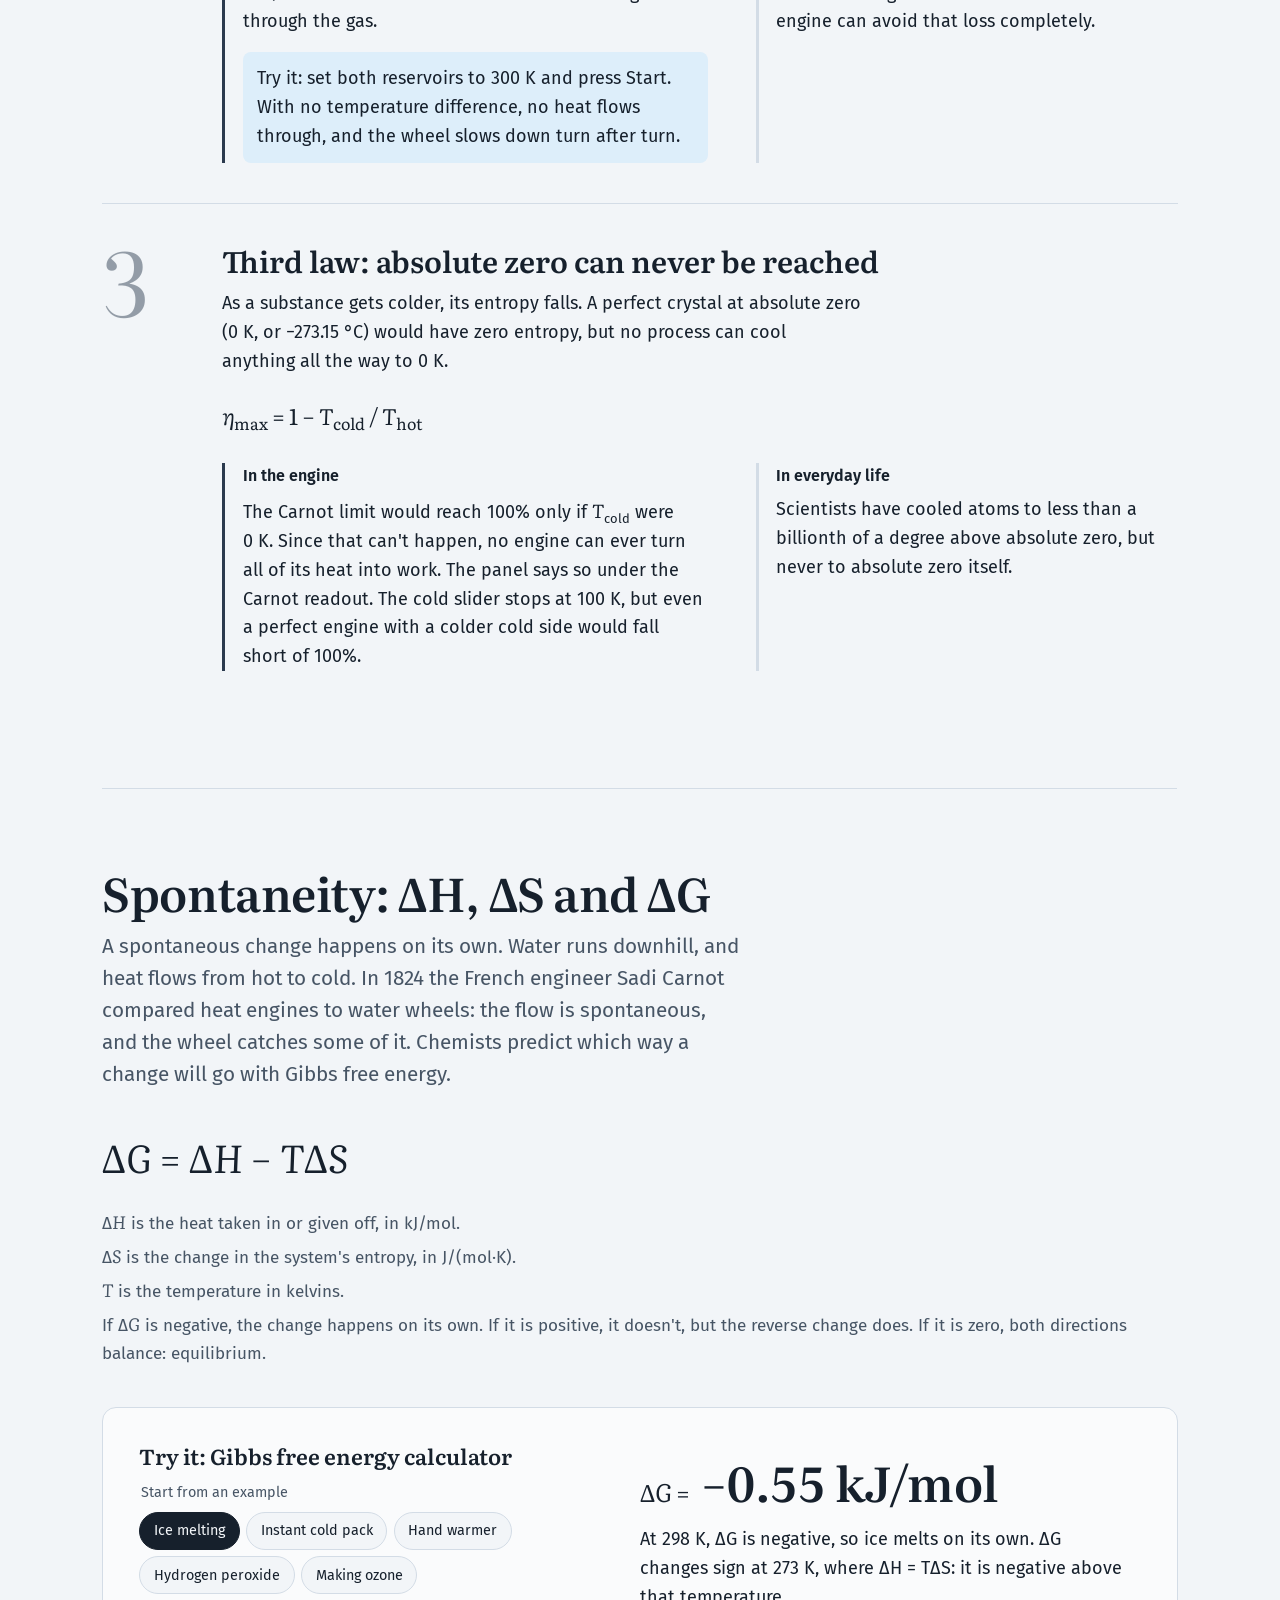
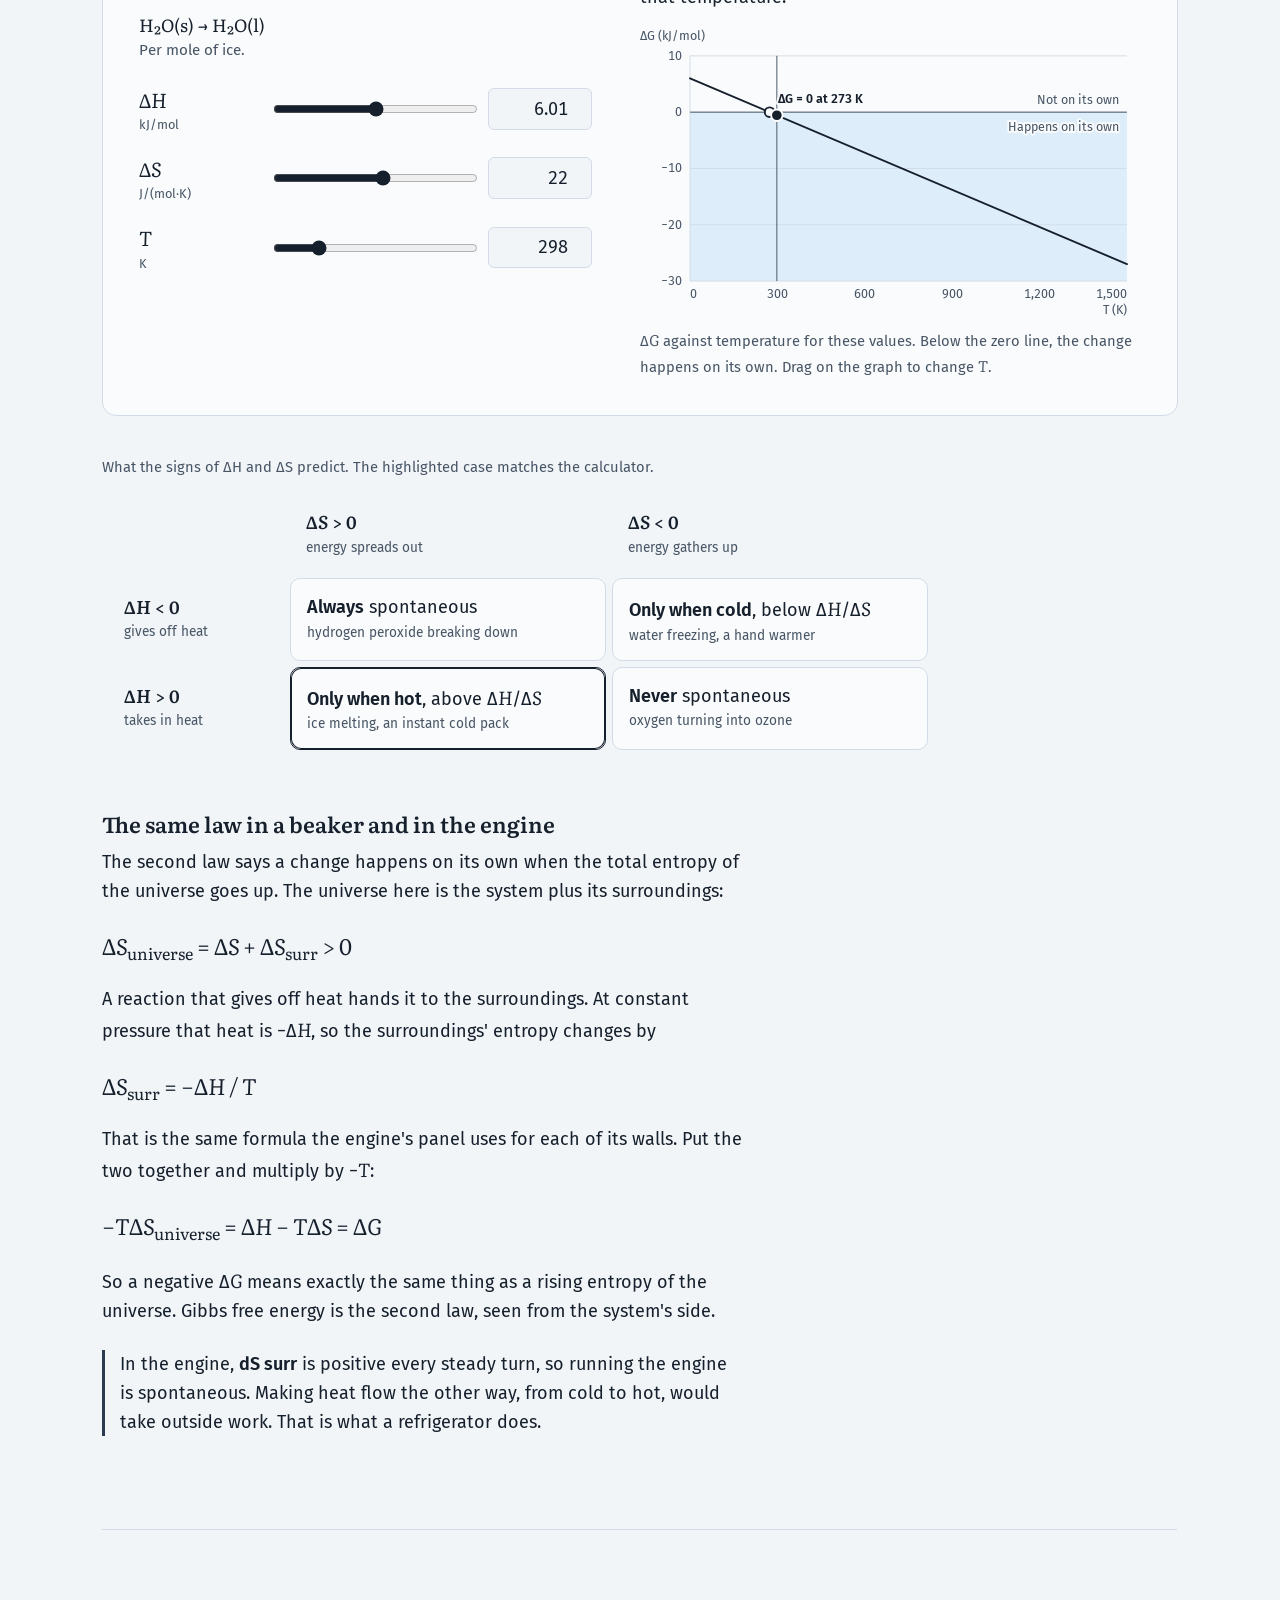
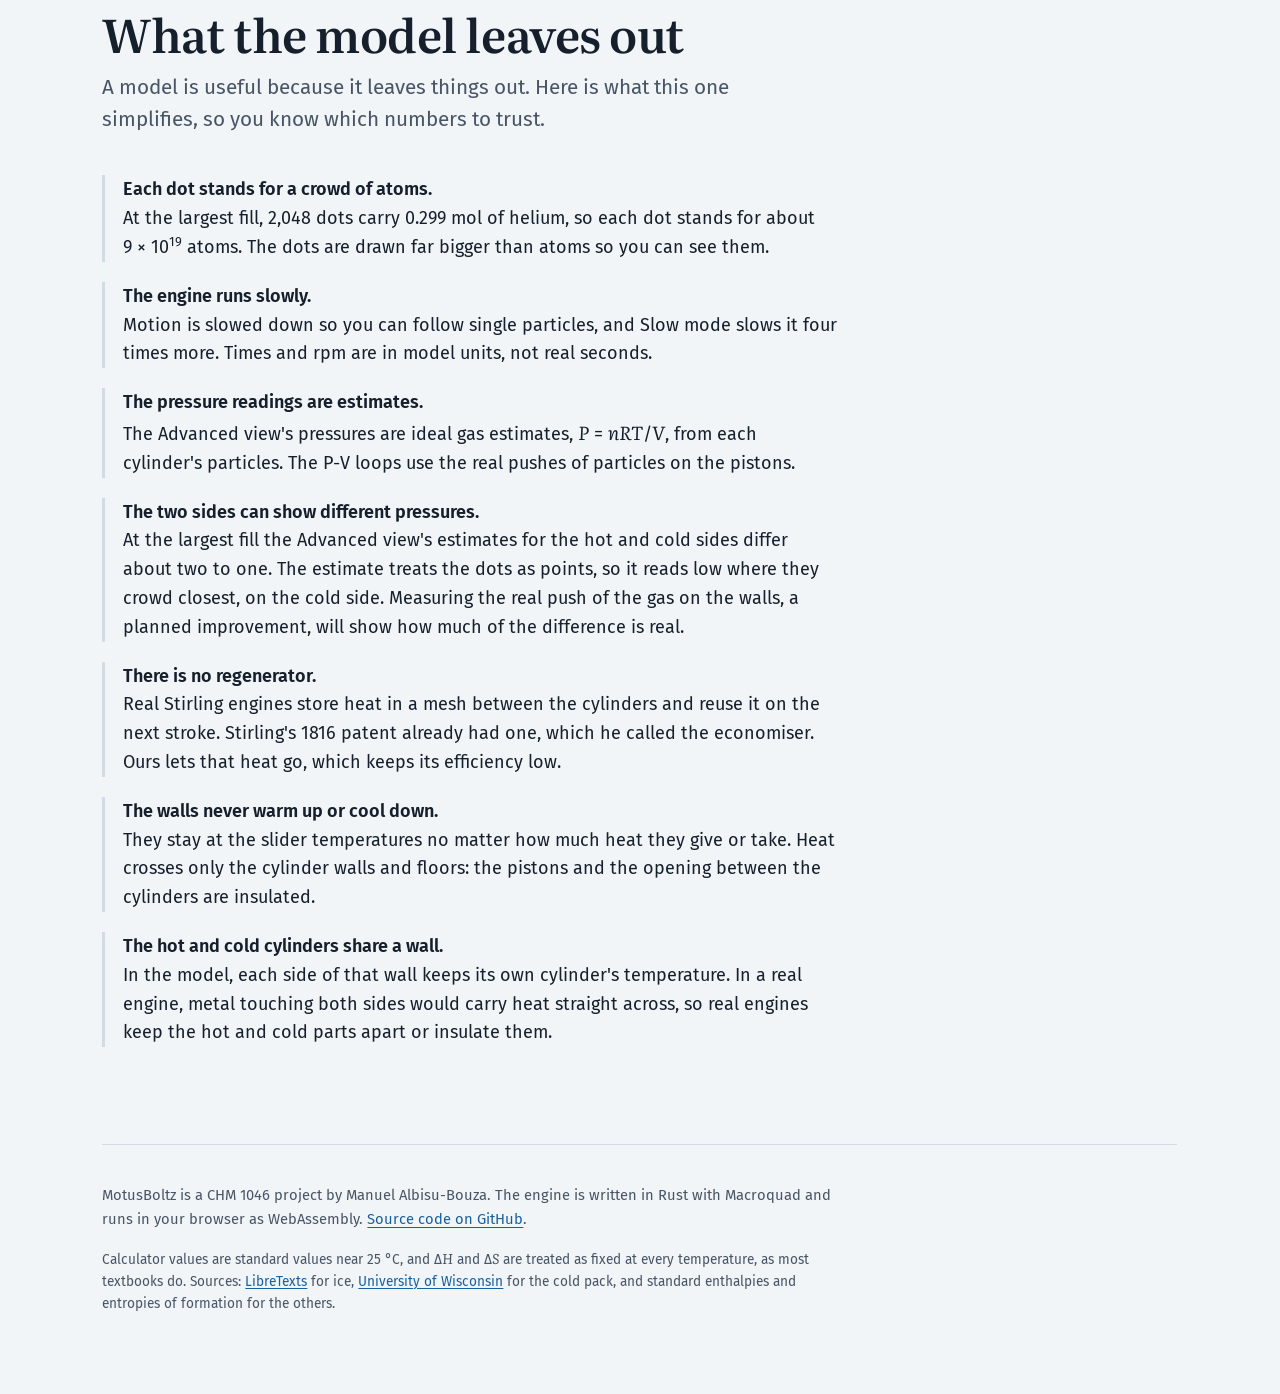
==== commit 67c8a890: "v0.8.10: animate the drawers, menus, banner and scenery switch The drawers, the keys list, the Demos" ====
--- a/web/index.html
+++ b/web/index.html
@@ -201,14 +201,15 @@
               <tr><th scope="row"><kbd>T</kbd></th><td>Refill with fresh gas at 300&nbsp;K</td></tr>
               <tr><th scope="row"><kbd>1</kbd> to <kbd>5</kbd></th><td>Less or more helium</td></tr>
               <tr><th scope="row"><kbd>I</kbd></th><td>Simple or Advanced readings</td></tr>
-              <tr><th scope="row"><kbd>G</kbd></th><td>Hide or show the panel</td></tr>
-              <tr><th scope="row"><kbd>C</kbd></th><td>Hide or show the sliders</td></tr>
+              <tr><th scope="row"><kbd>G</kbd></th><td>Hide or show the Readings panel</td></tr>
+              <tr><th scope="row"><kbd>C</kbd></th><td>Hide or show the Settings sliders</td></tr>
               <tr><th scope="row"><kbd>U</kbd></th><td>Hide or show everything over the engine</td></tr>
               <tr><th scope="row"><kbd>H</kbd></th><td>Show or hide the list of keys</td></tr>
               <tr><th scope="row"><kbd>V</kbd></th><td>Switch between the sky and the dark grid</td></tr>
               <tr><th scope="row">Drag, or <kbd>W</kbd><kbd>A</kbd><kbd>S</kbd><kbd>D</kbd></th><td>Turn the
                   view</td></tr>
               <tr><th scope="row">Shift with either</th><td>Slide the view</td></tr>
+              <tr><th scope="row">Right drag</th><td>Slide the view</td></tr>
               <tr><th scope="row">Wheel, or <kbd>-</kbd> <kbd>=</kbd></th><td>Zoom</td></tr>
               <tr><th scope="row"><kbd>R</kbd></th><td>Reset the view</td></tr>
             </tbody>
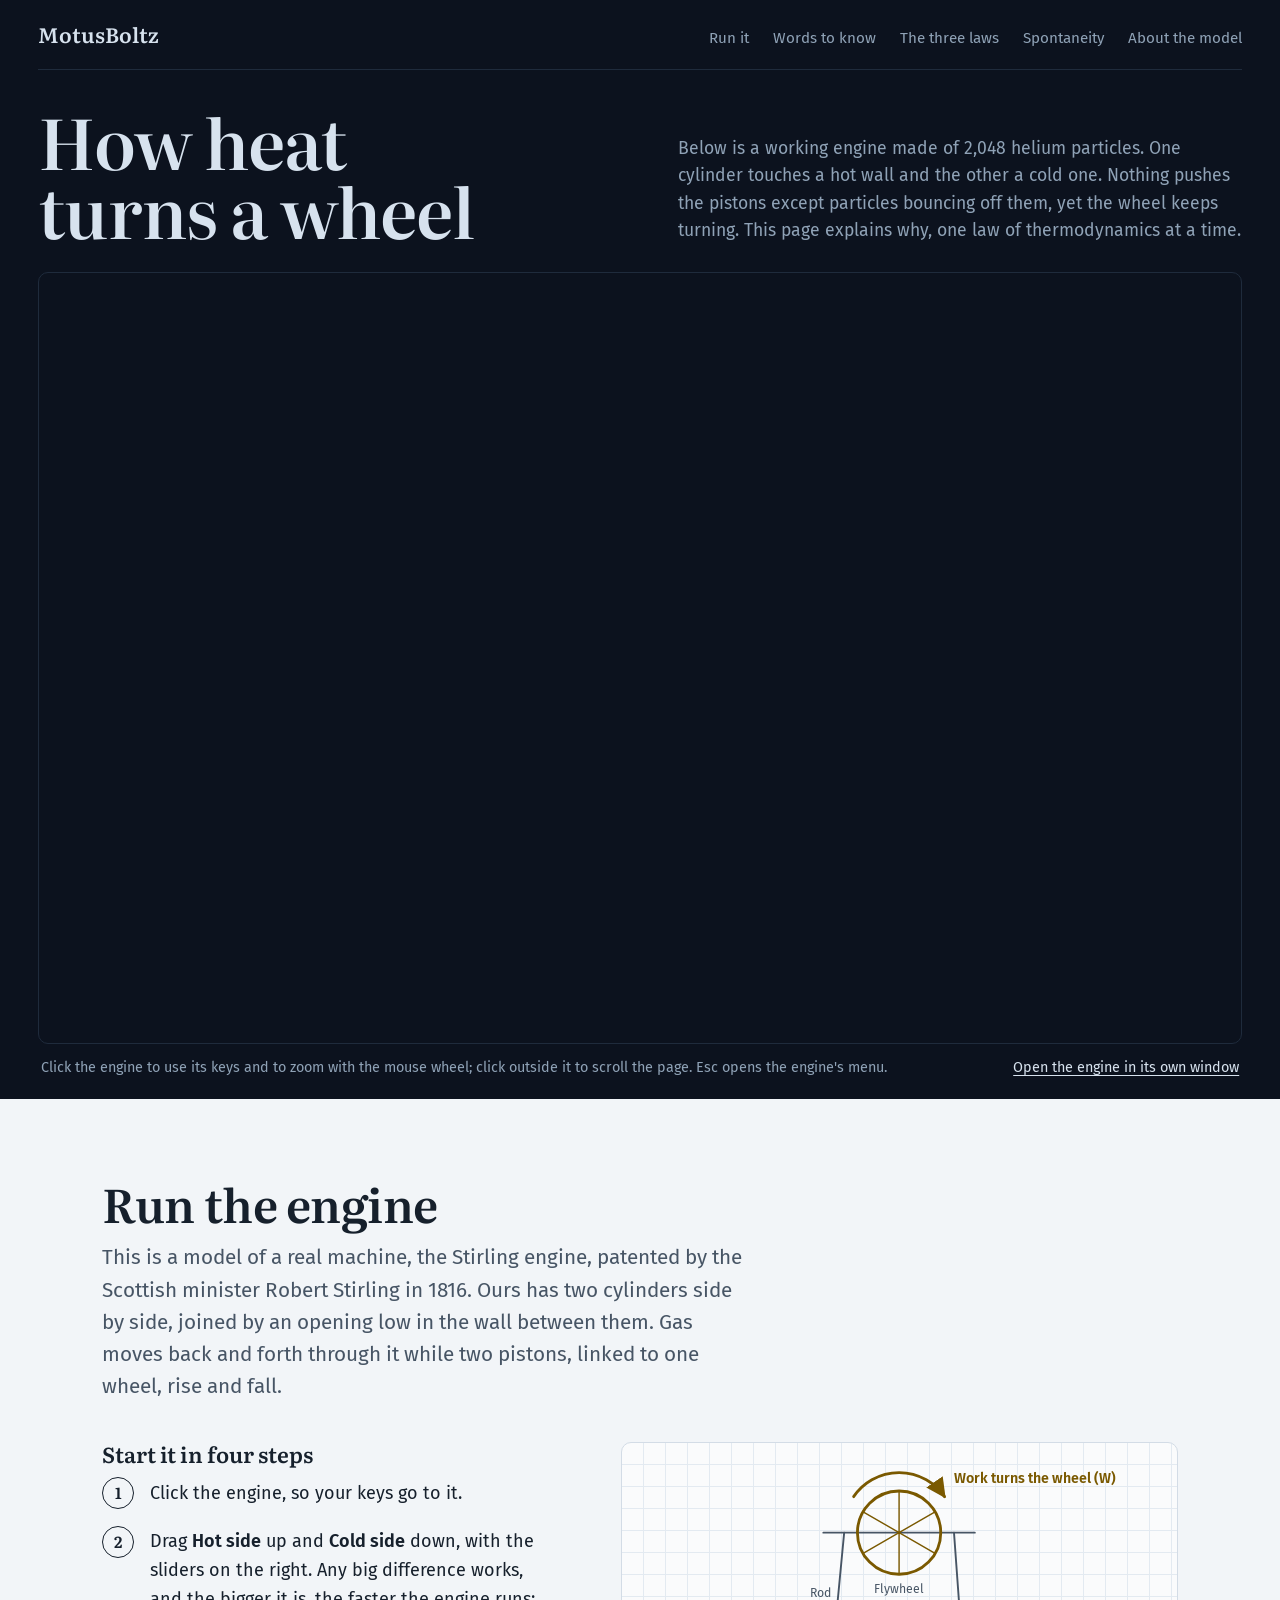
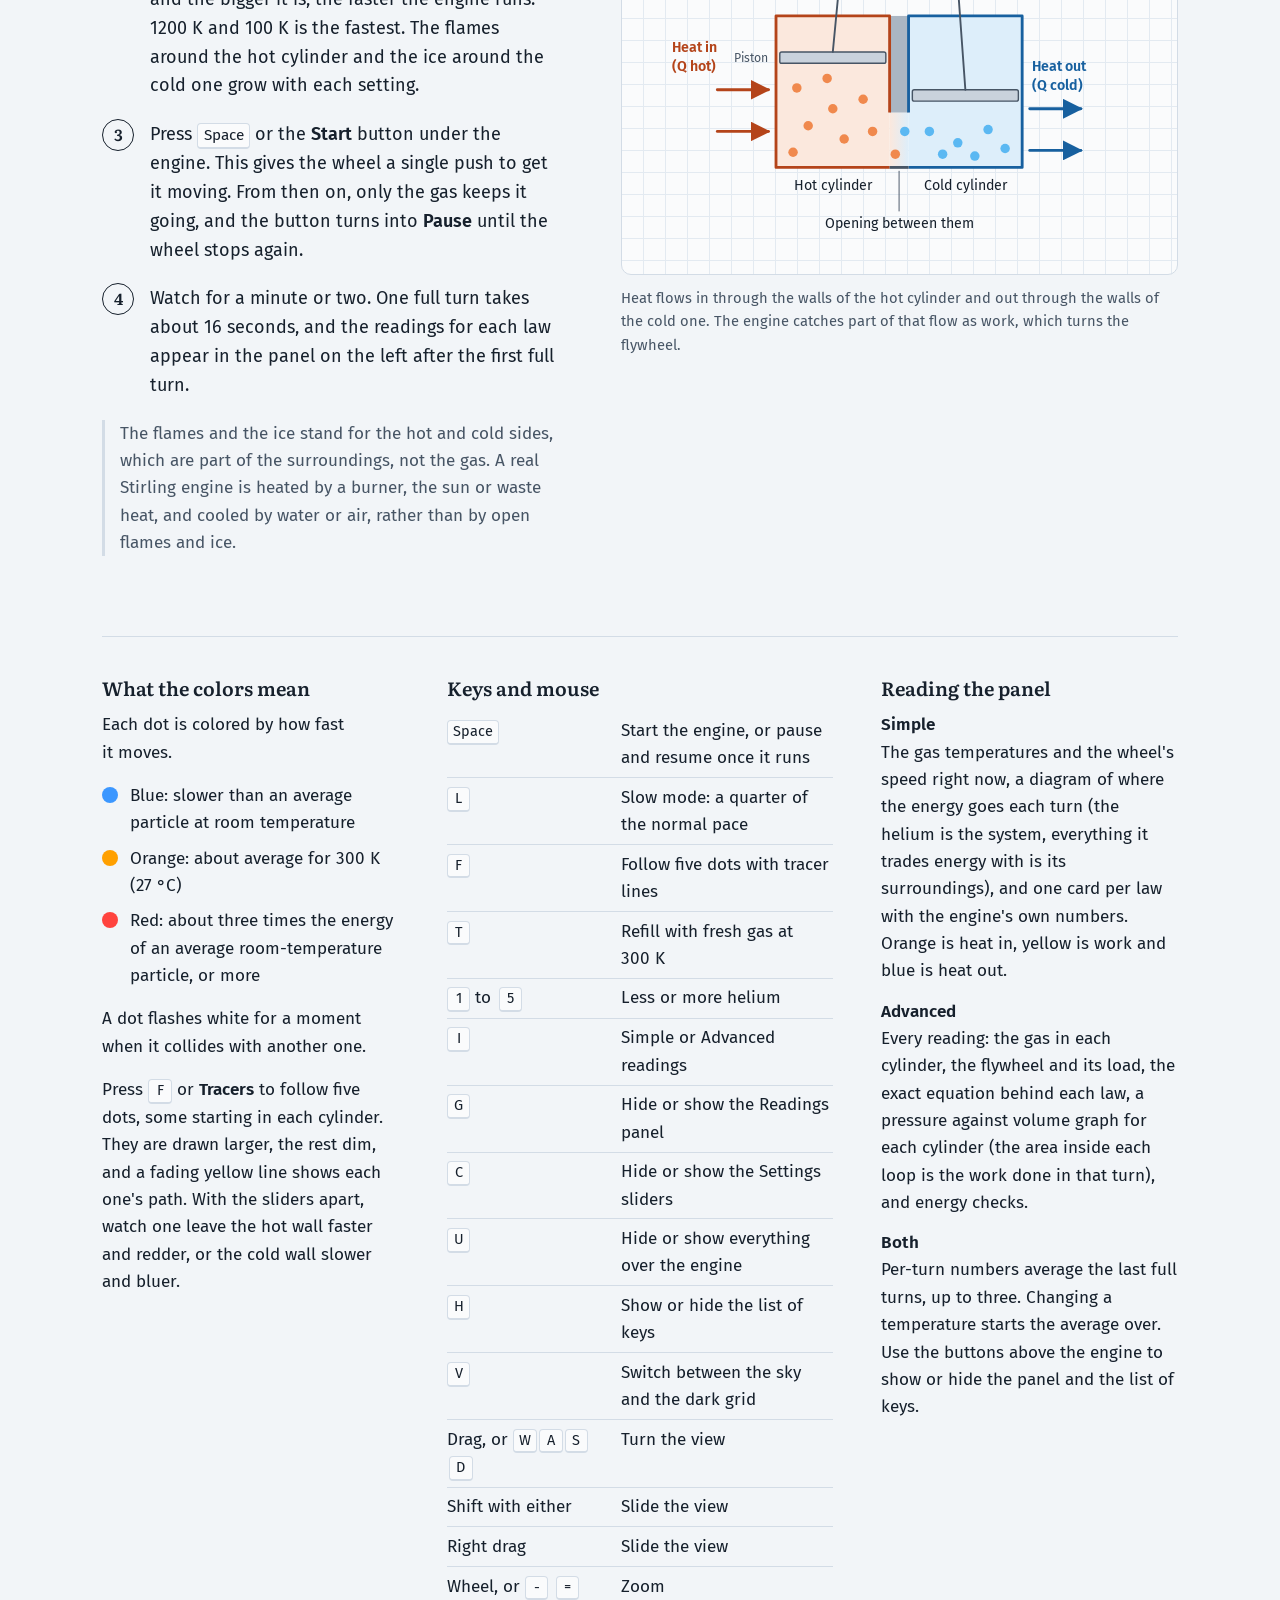
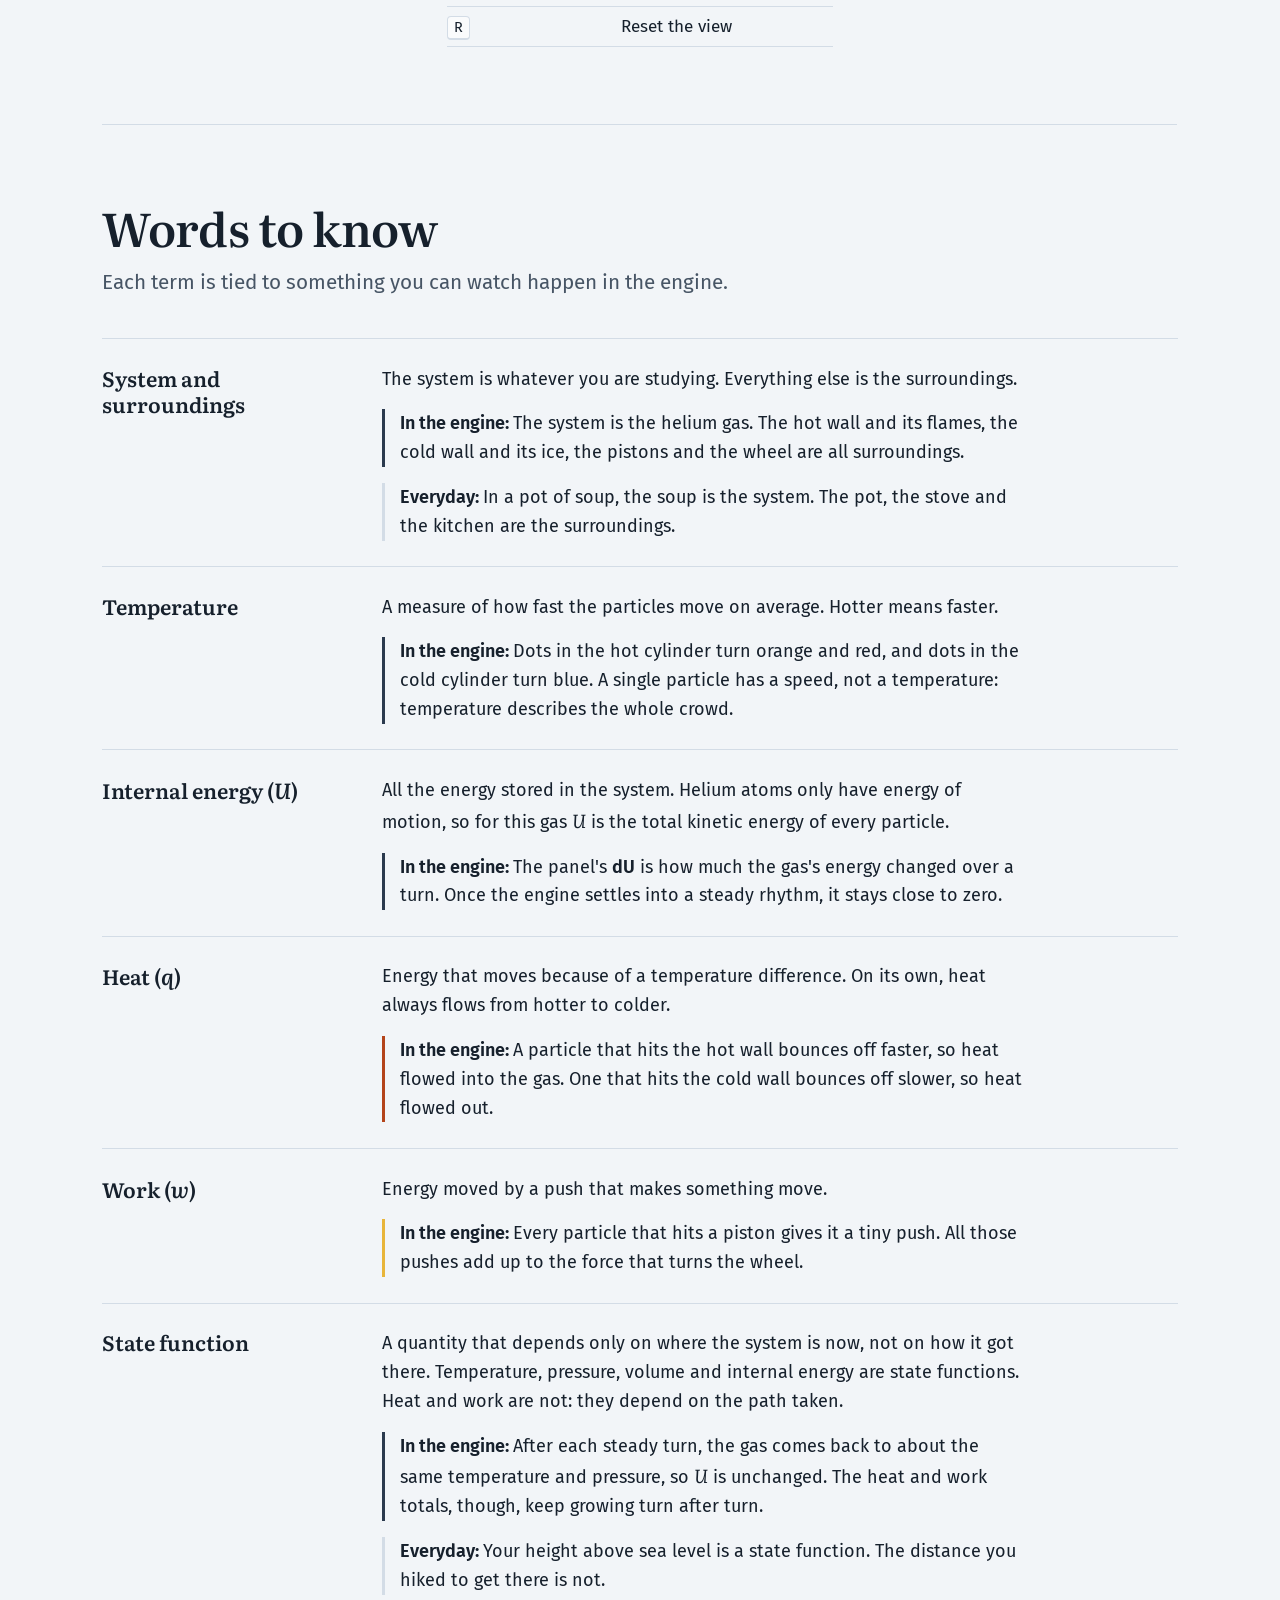
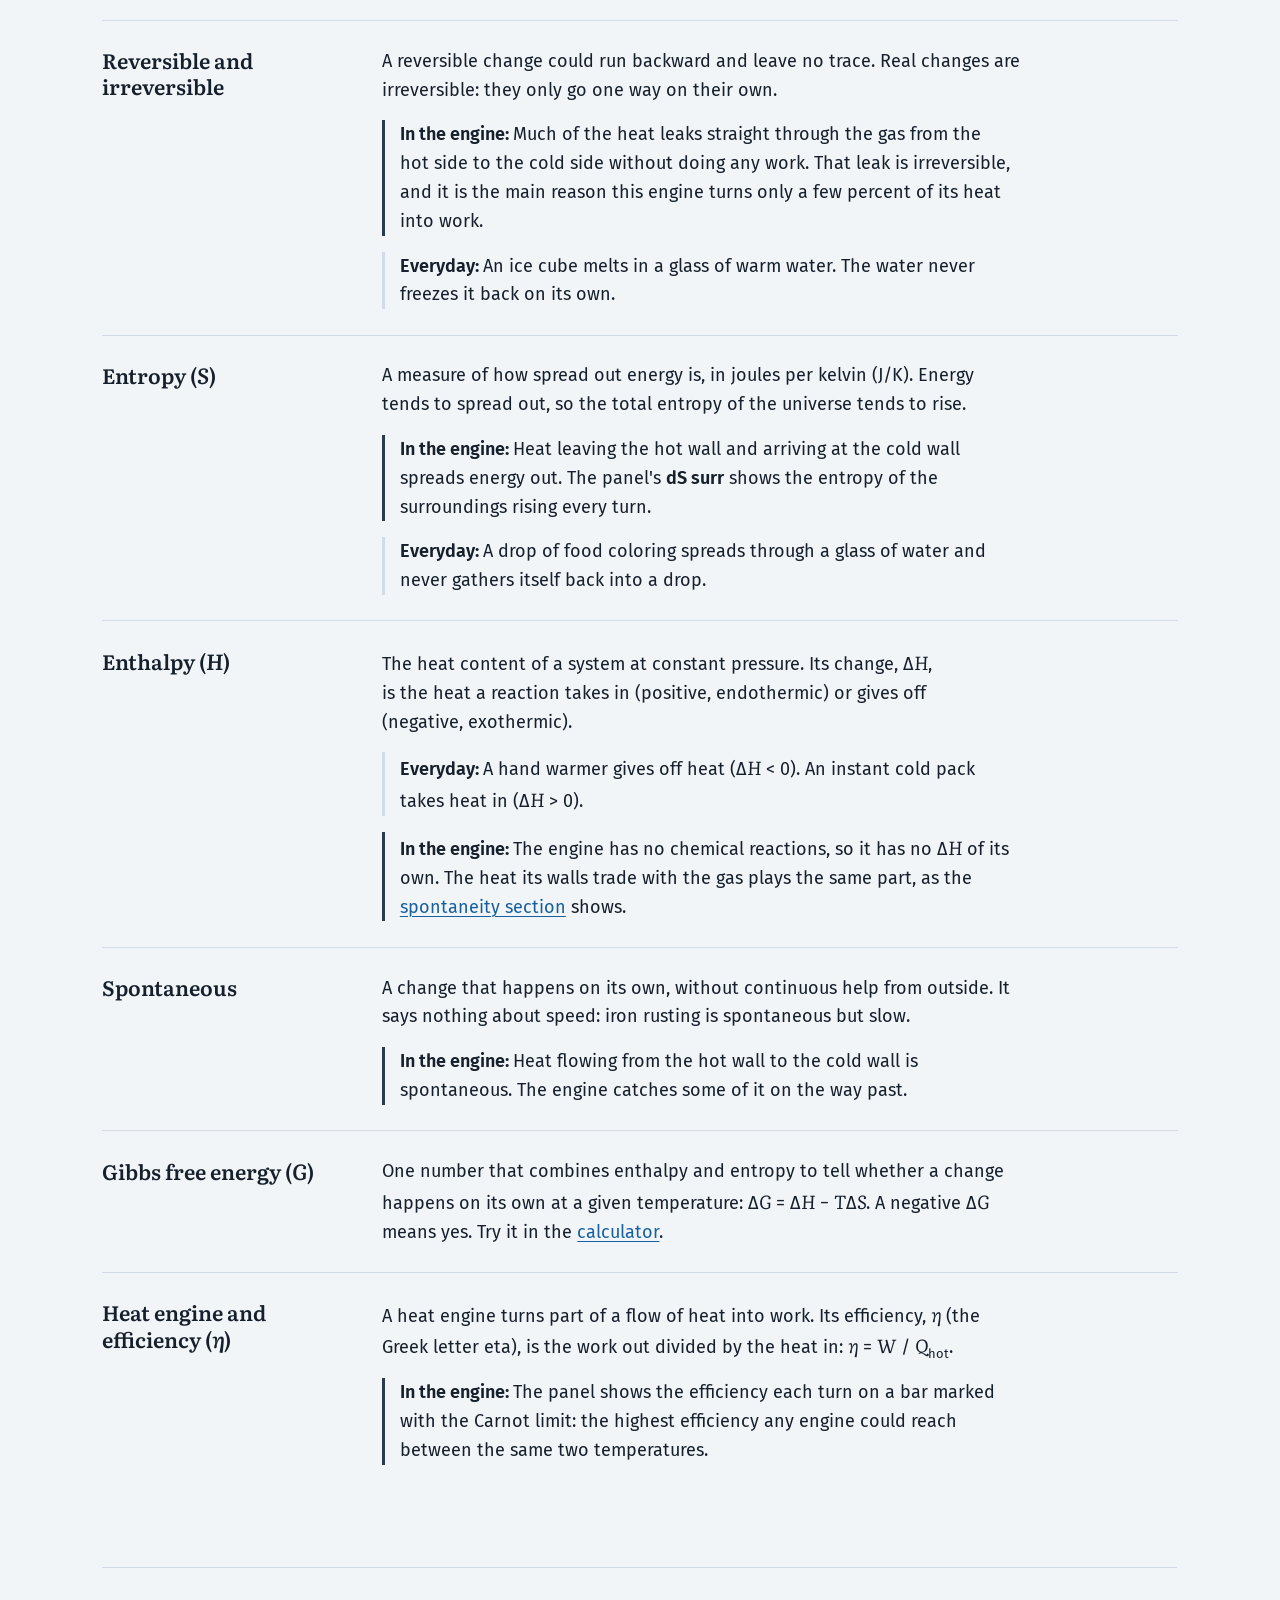
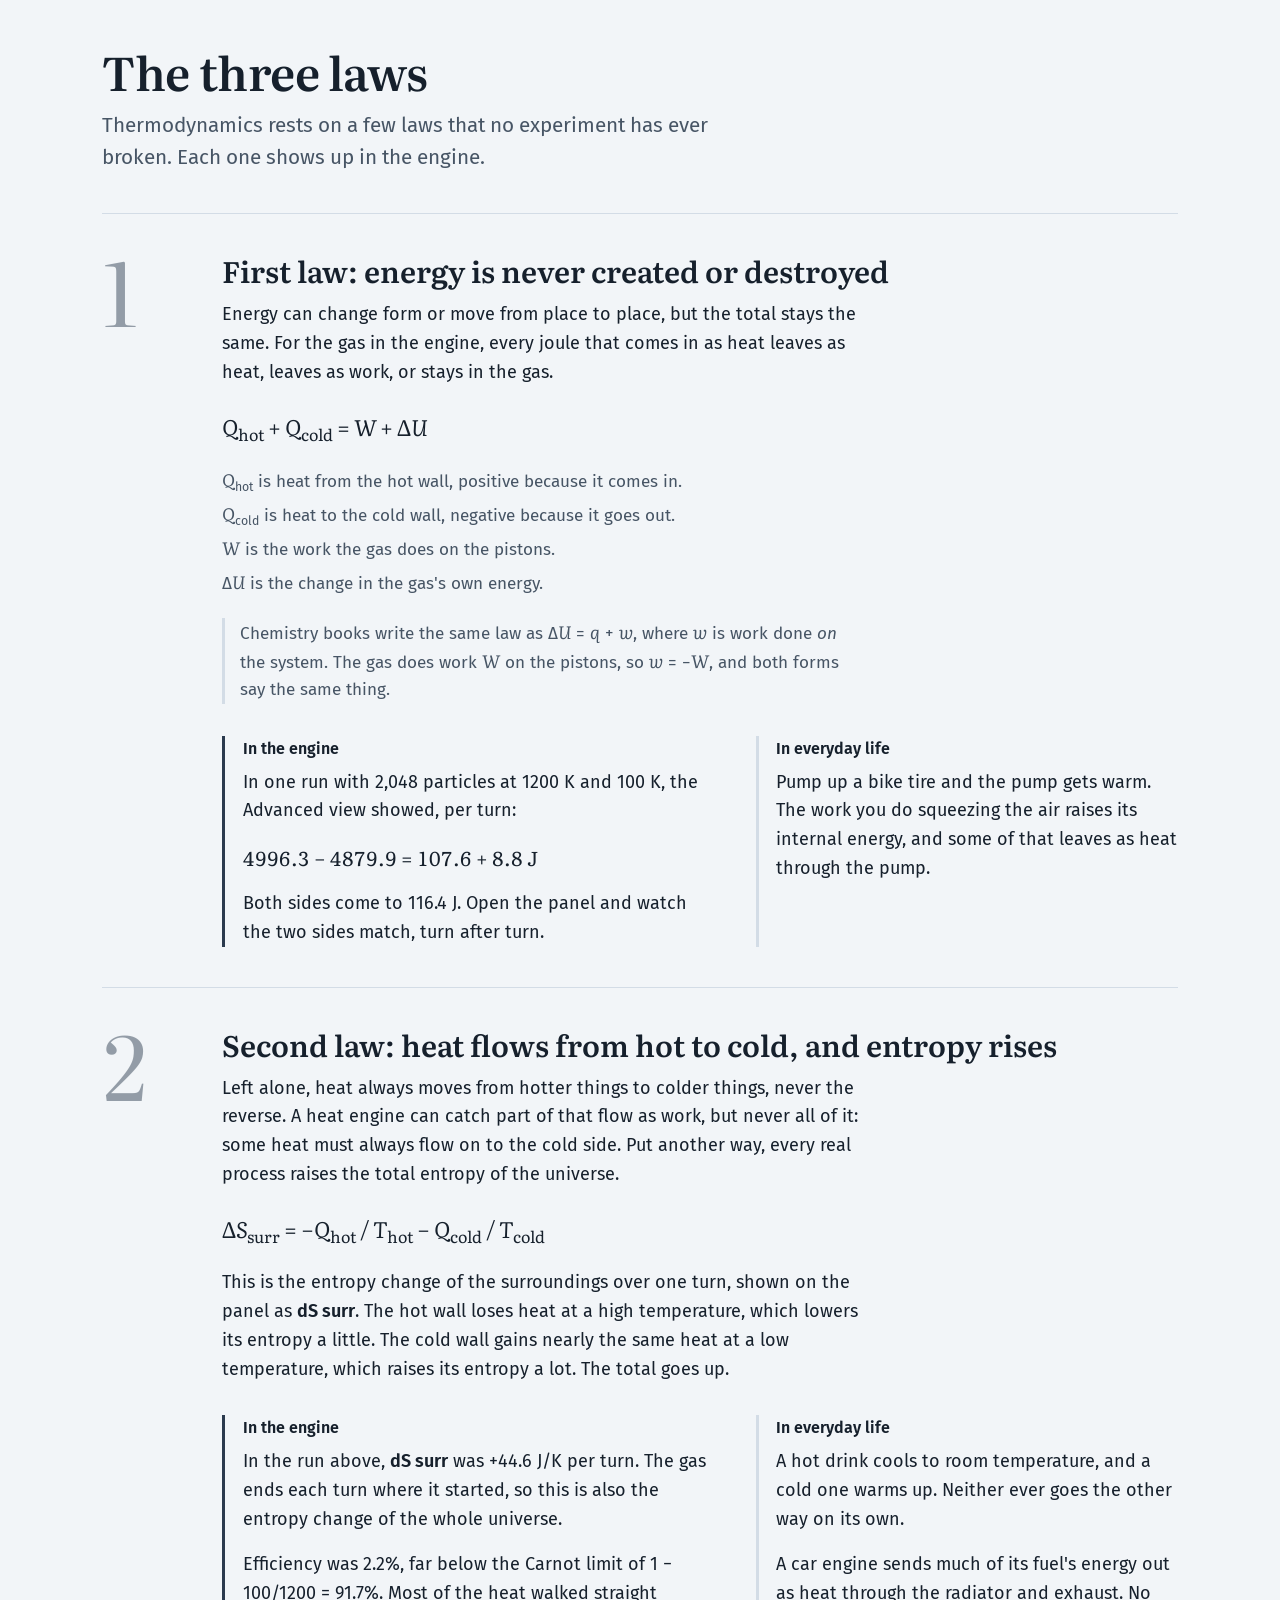
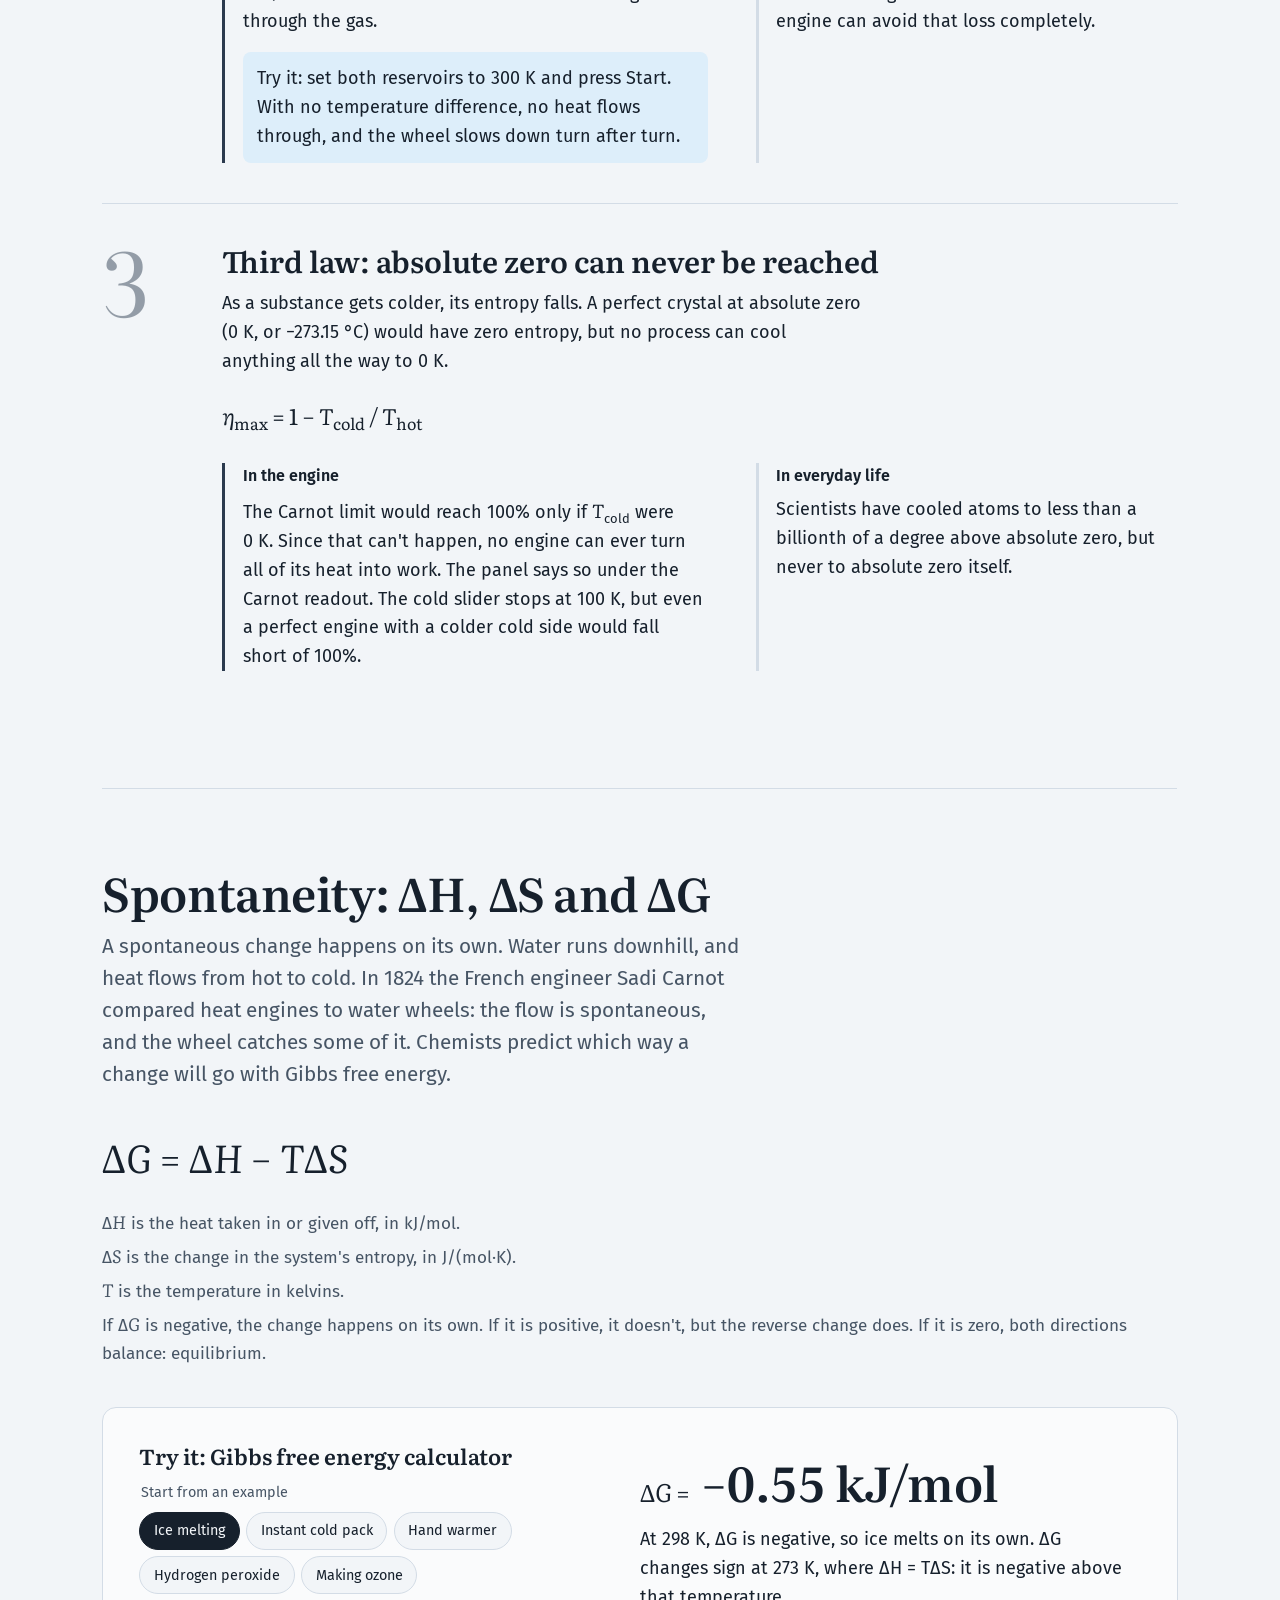
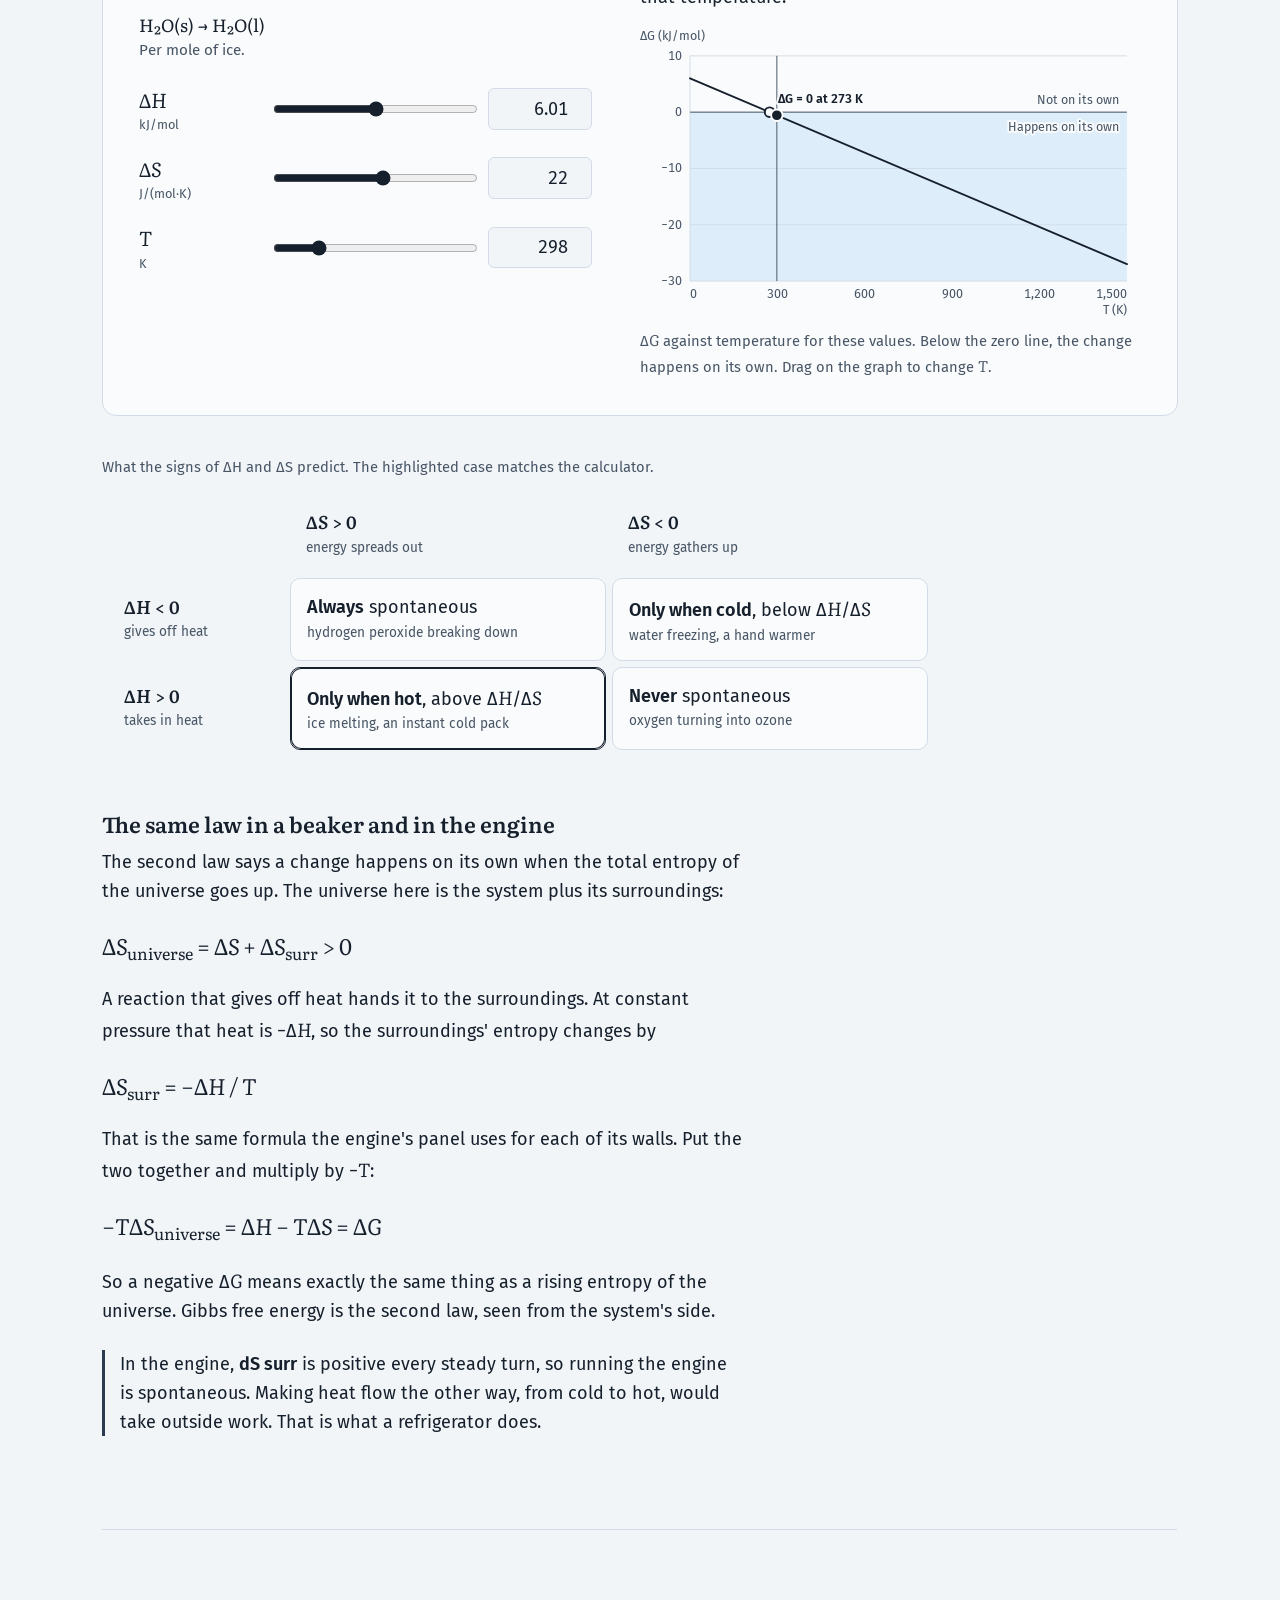
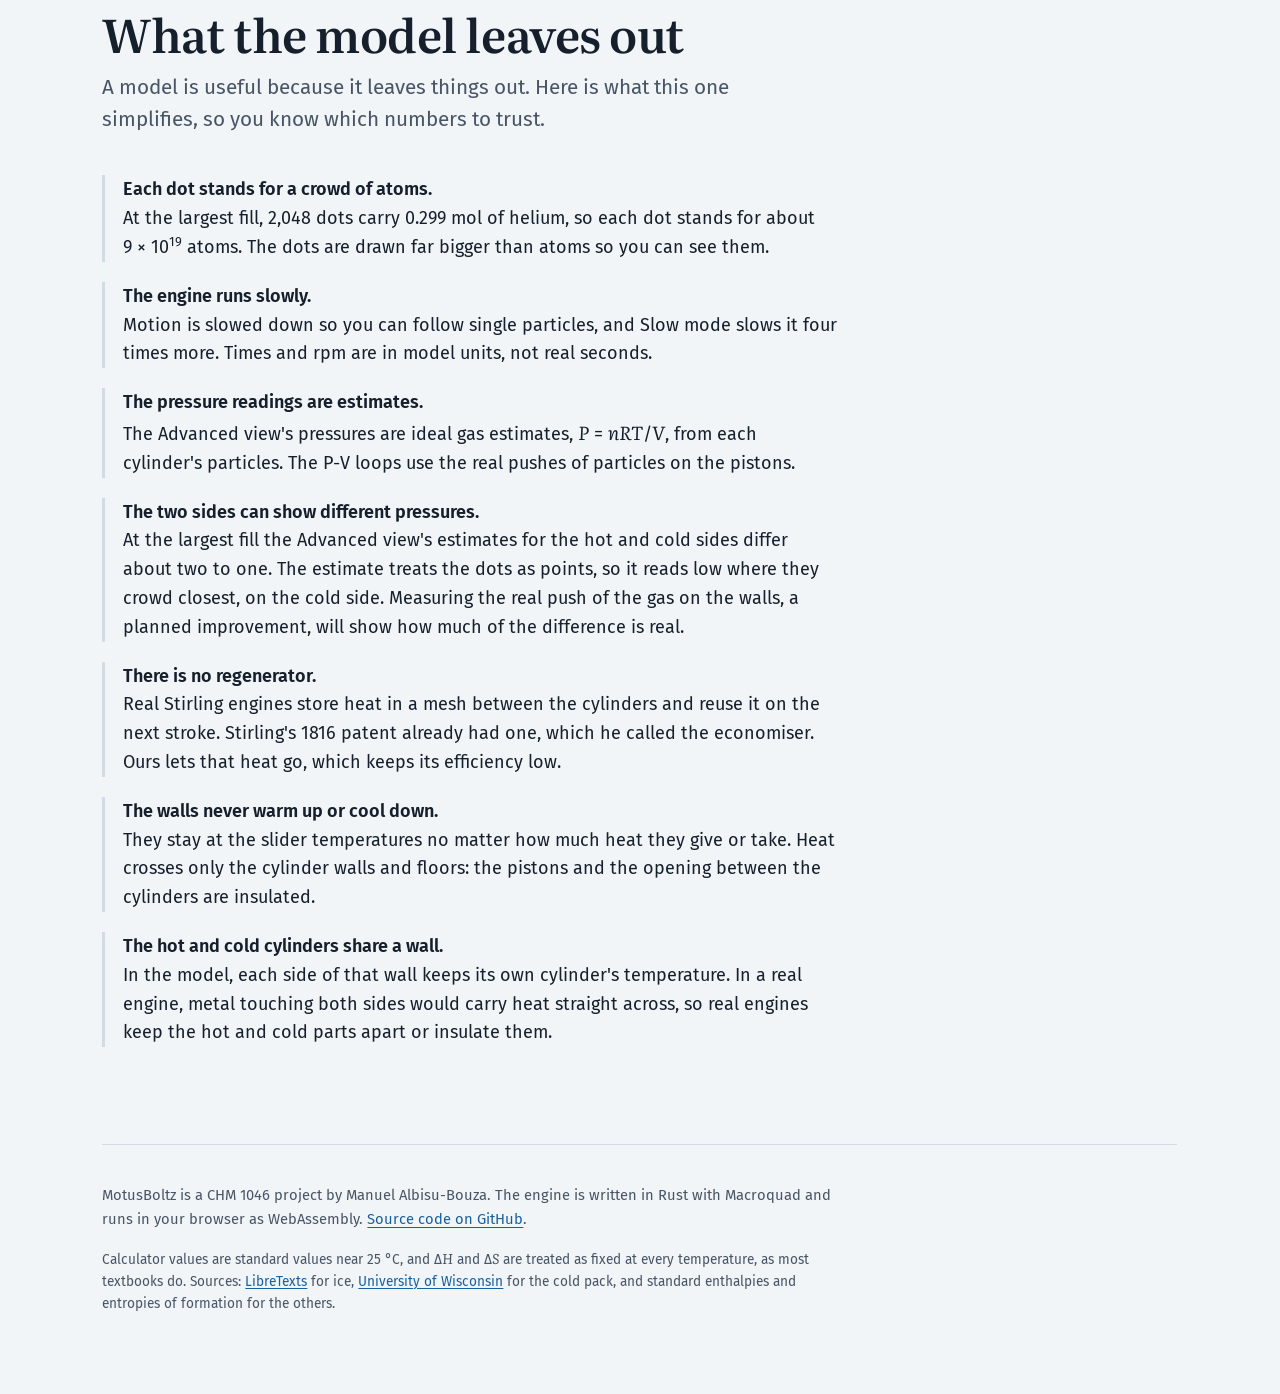
==== commit eb1bac70: "v0.11.1: fix first person in the browser and add a menu on esc In the browser, first person did not " ====
--- a/web/index.html
+++ b/web/index.html
@@ -37,10 +37,6 @@
     <figure class="engine" data-engaged="false">
       <div class="engine-frame">
         <canvas id="glcanvas" tabindex="0" aria-label="Stirling engine simulation"></canvas>
-        <button class="engine-cover" type="button">
-          <span class="engine-cover-main">Click to use the engine</span>
-          <span class="engine-cover-sub">Then press Space to start it</span>
-        </button>
         <div class="engine-narrow" hidden>
           <p>The engine needs a wider screen, like a laptop or desktop. Everything below works on any
             screen.</p>
@@ -48,8 +44,8 @@
         </div>
       </div>
       <figcaption>
-        <span>While the engine is selected, the mouse wheel zooms the view. Press Esc or click outside
-          the engine to scroll the page.</span>
+        <span>Click the engine to use its keys and to zoom with the mouse wheel; click outside it to
+          scroll the page. Esc opens the engine's menu.</span>
         <a href="engine.html" target="_blank" rel="noopener">Open the engine in its own window</a>
       </figcaption>
     </figure>
@@ -635,6 +631,7 @@
   </footer>
 
   <script src="gl.js"></script>
+  <script src="bridge.js"></script>
   <script src="page.js"></script>
 </body>
 
--- a/web/style.css
+++ b/web/style.css
@@ -341,29 +341,6 @@
 	border-color: #3a5878;
 }
 
-/* Until clicked, a cover keeps the wheel and keys for the page and says how
-   to take control. */
-.engine-cover {
-	position: absolute;
-	inset: 0;
-	display: flex;
-	flex-direction: column;
-	align-items: center;
-	justify-content: center;
-	gap: 0.6rem;
-	width: 100%;
-	border: 0;
-	background: rgb(12 18 30 / 0.42);
-	color: var(--instrument-ink);
-	font: inherit;
-	cursor: pointer;
-}
-
-.engine[data-engaged="true"] .engine-cover,
-.engine-cover[hidden] {
-	display: none;
-}
-
 /* Too narrow for the engine: a shorter frame holding only the notice, and
    no instructions for an engine that is not there. */
 .engine.is-narrow .engine-frame {
@@ -372,28 +349,6 @@
 
 .engine.is-narrow figcaption span {
 	display: none;
-}
-
-.engine-cover-main {
-	padding: 0.7rem 1.4rem;
-	border-radius: 999px;
-	background: #f2f5f8;
-	color: #16202c;
-	font-weight: 600;
-	box-shadow: 0 6px 24px rgb(0 0 0 / 0.35);
-}
-
-.engine-cover:hover .engine-cover-main {
-	background: #ffffff;
-}
-
-.engine-cover:focus-visible {
-	outline-offset: -4px;
-}
-
-.engine-cover-sub {
-	font-size: 0.95rem;
-	text-shadow: 0 1px 6px rgb(0 0 0 / 0.6);
 }
 
 .engine-narrow {
